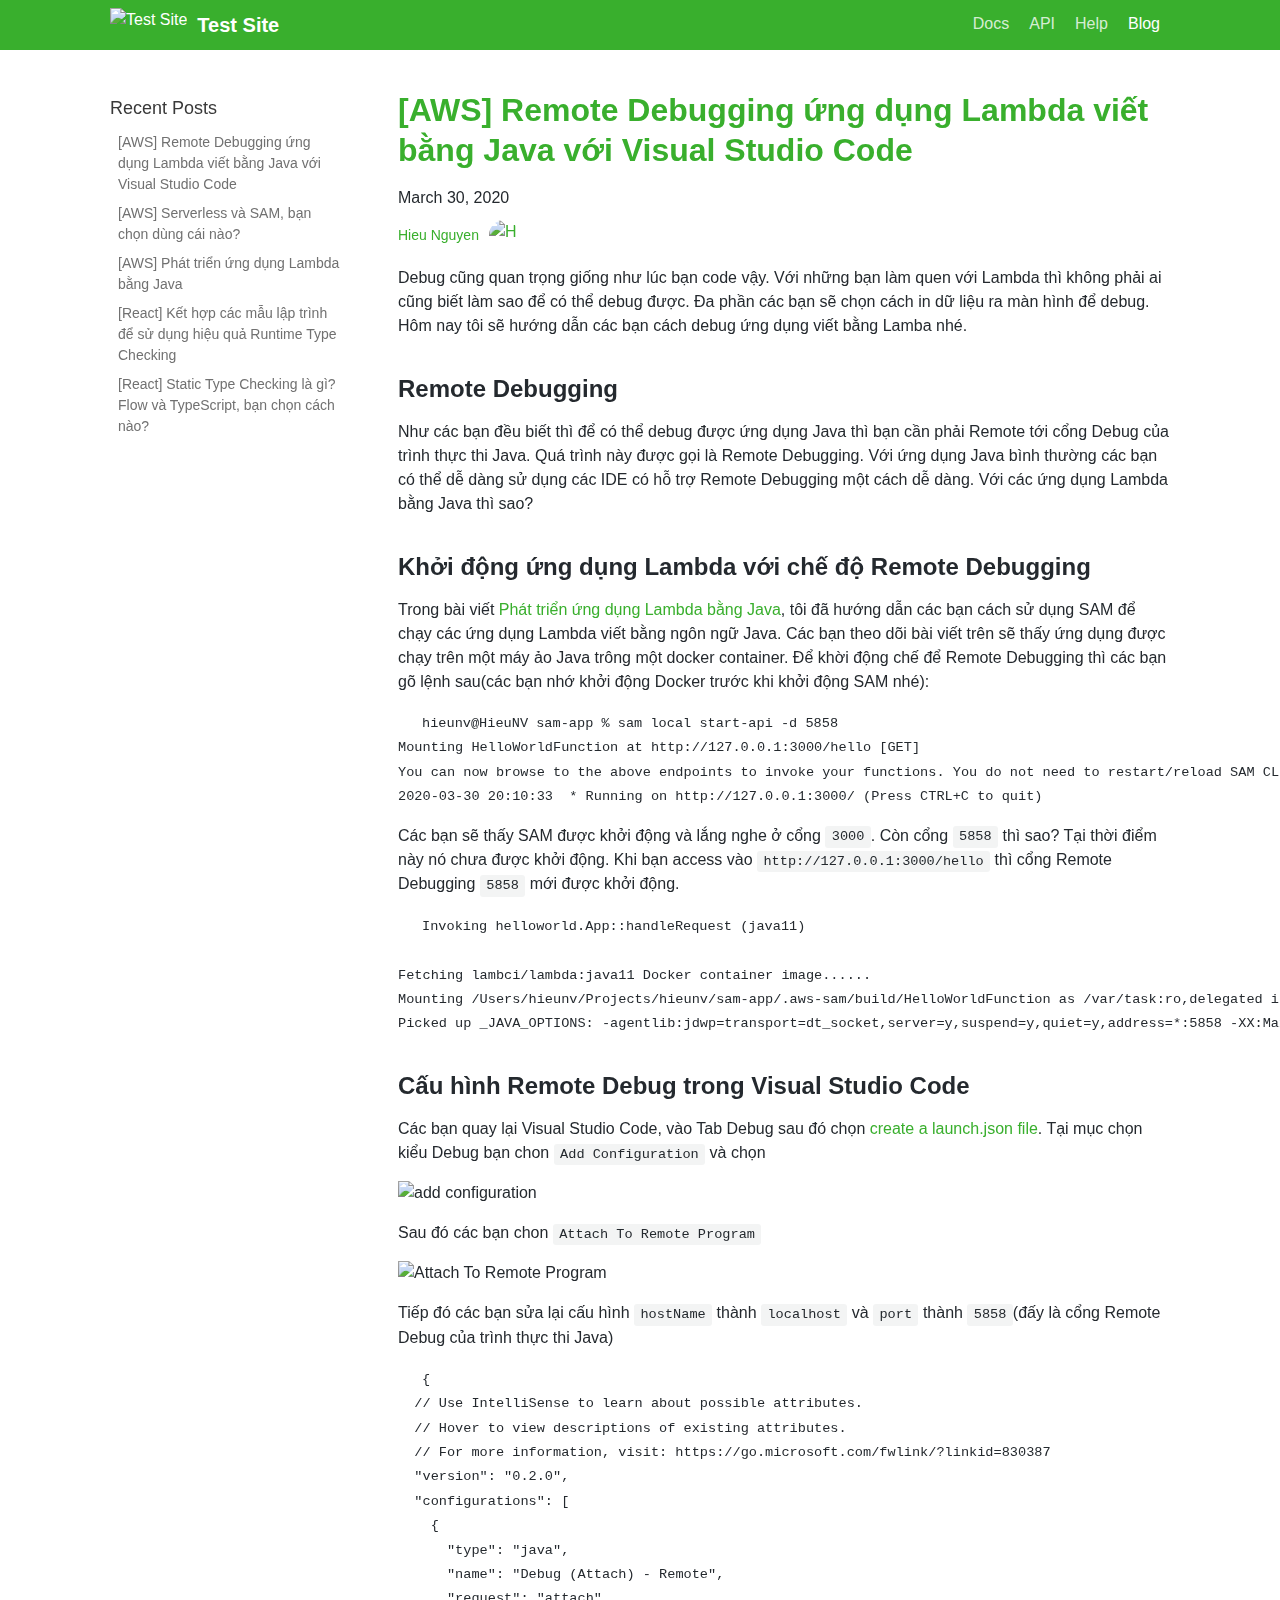
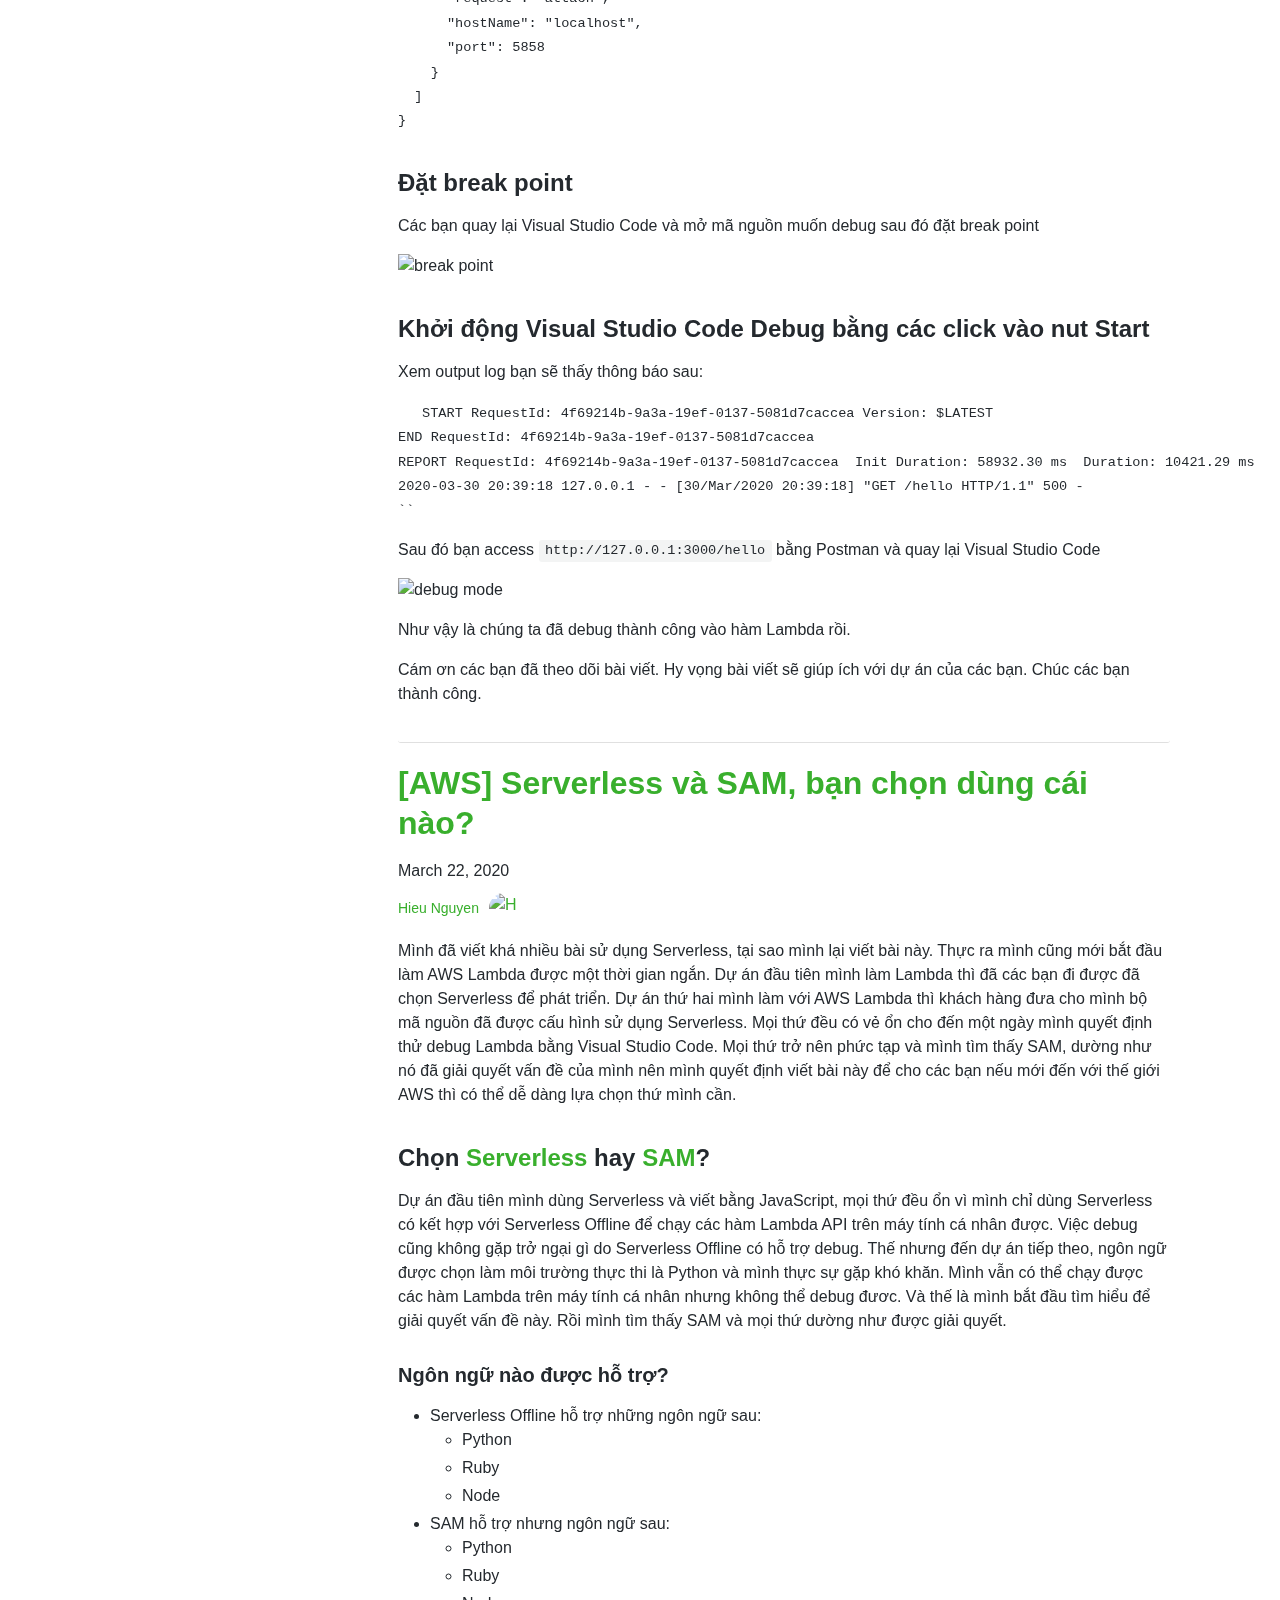
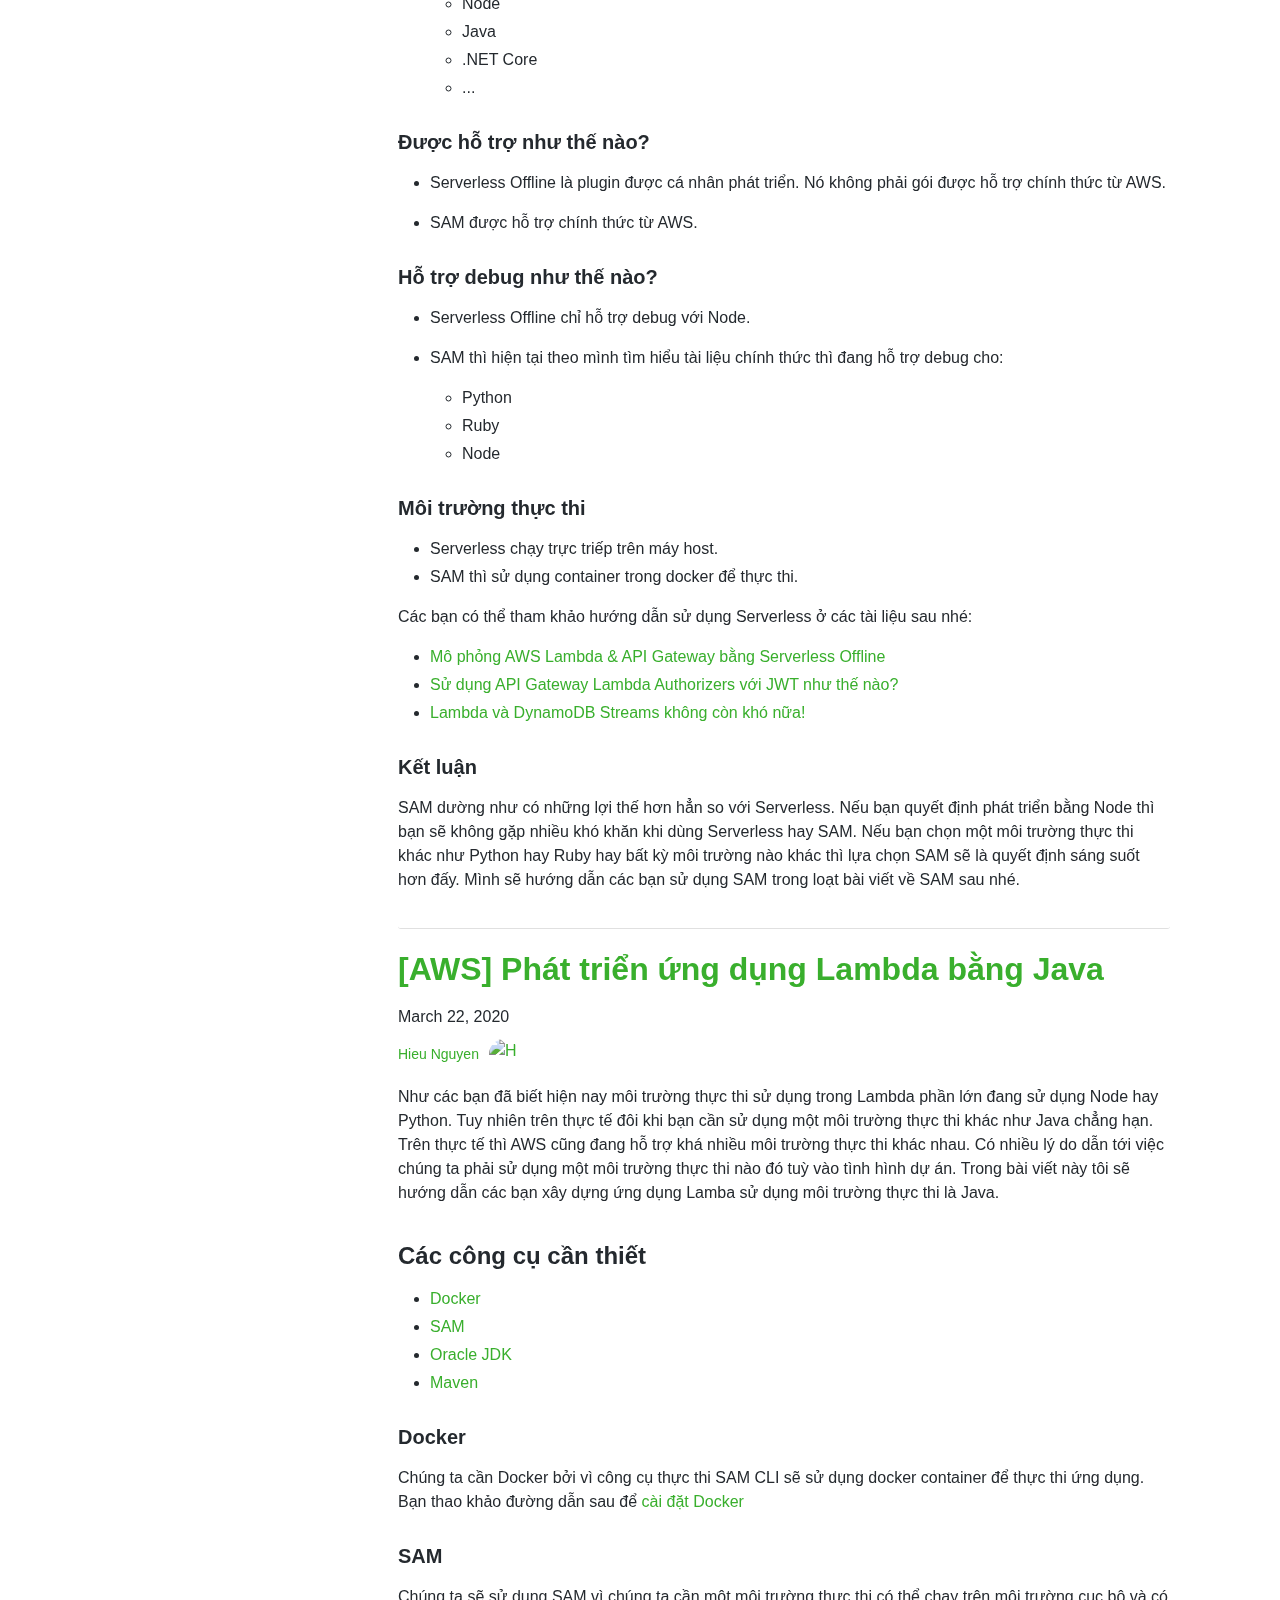
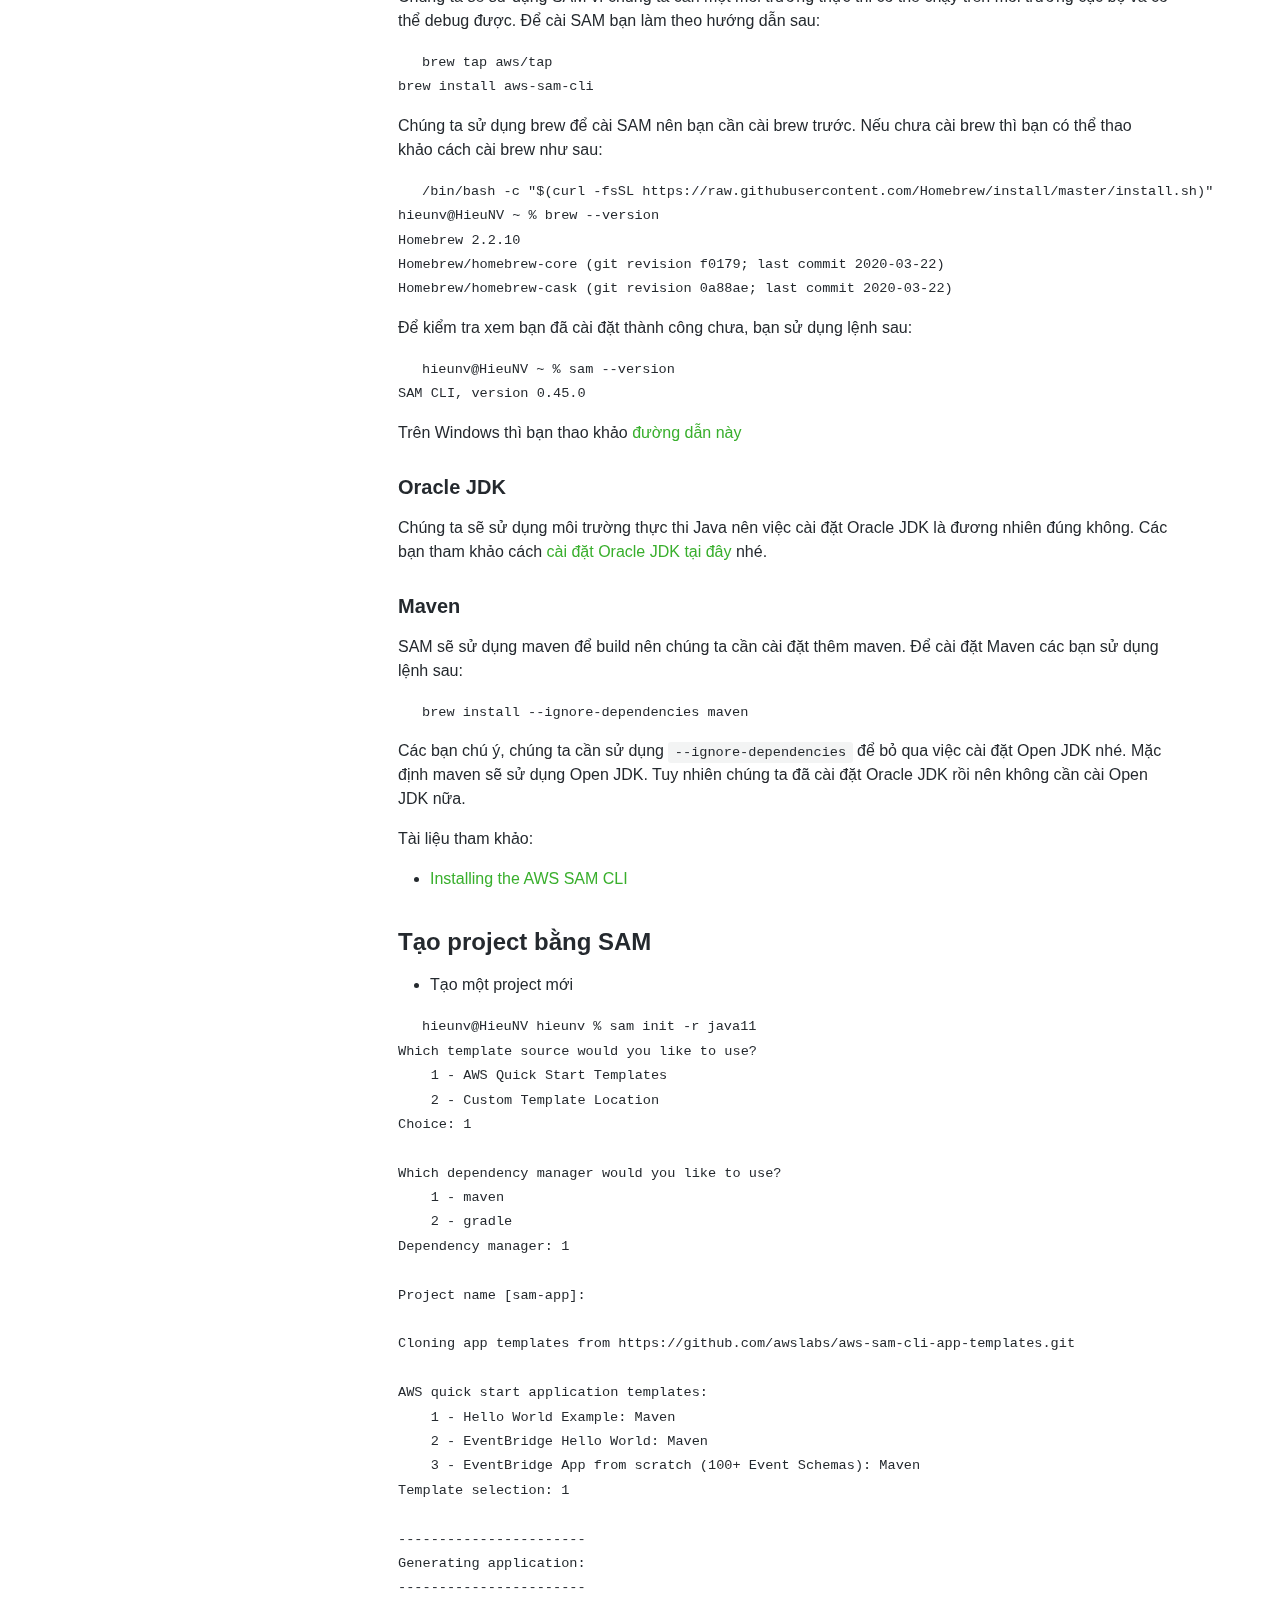
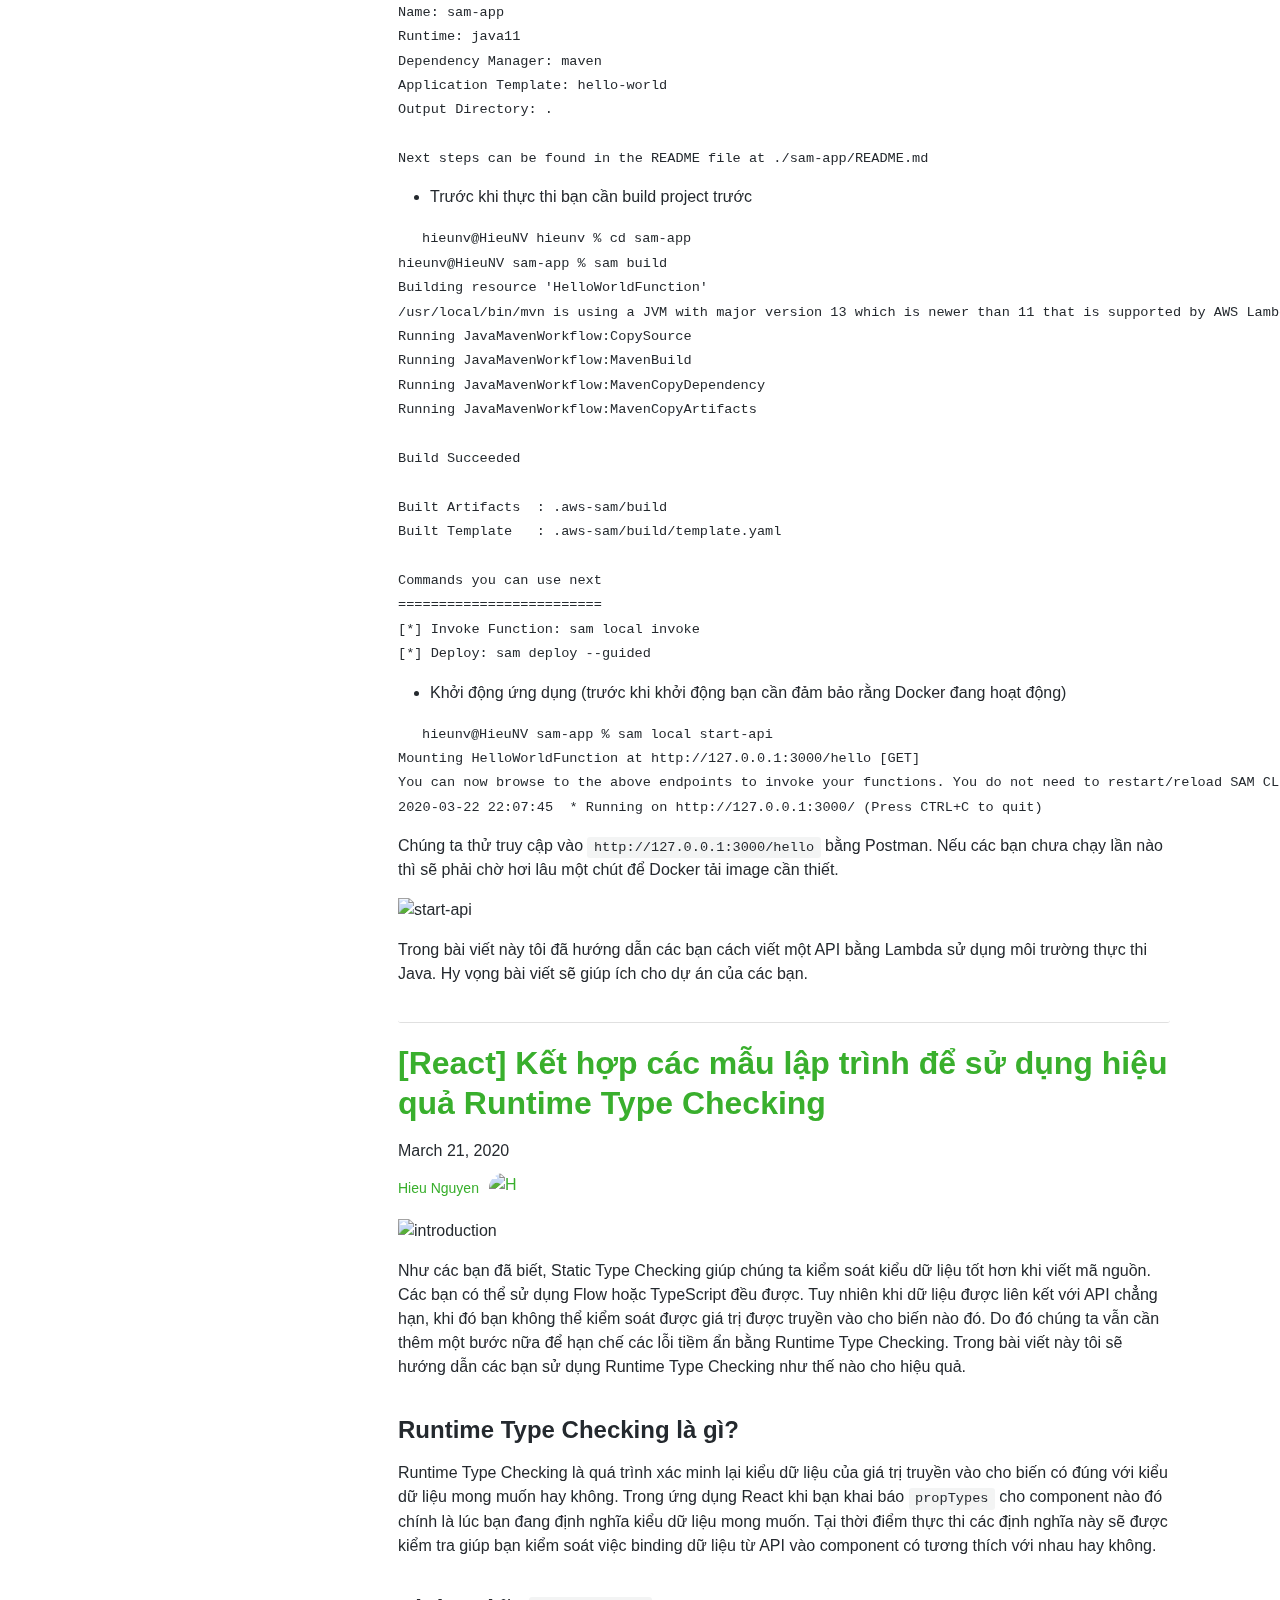
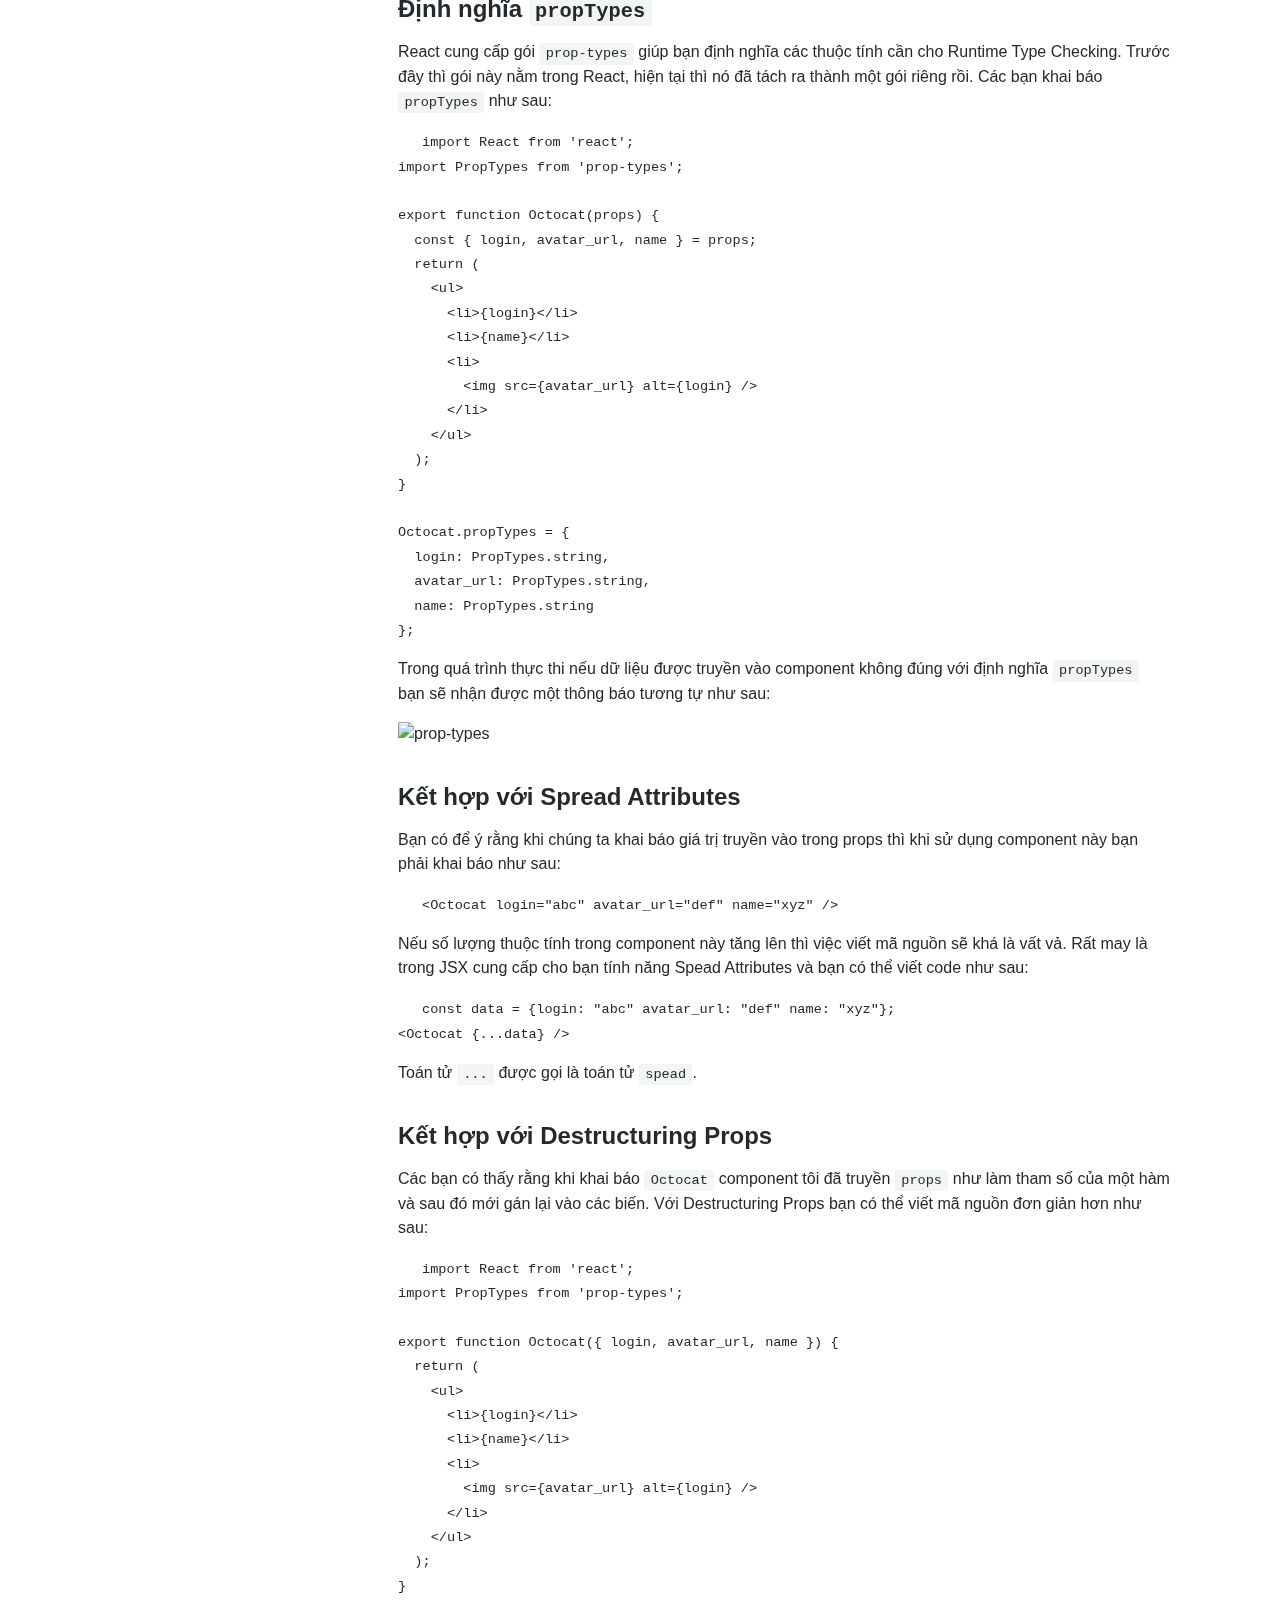
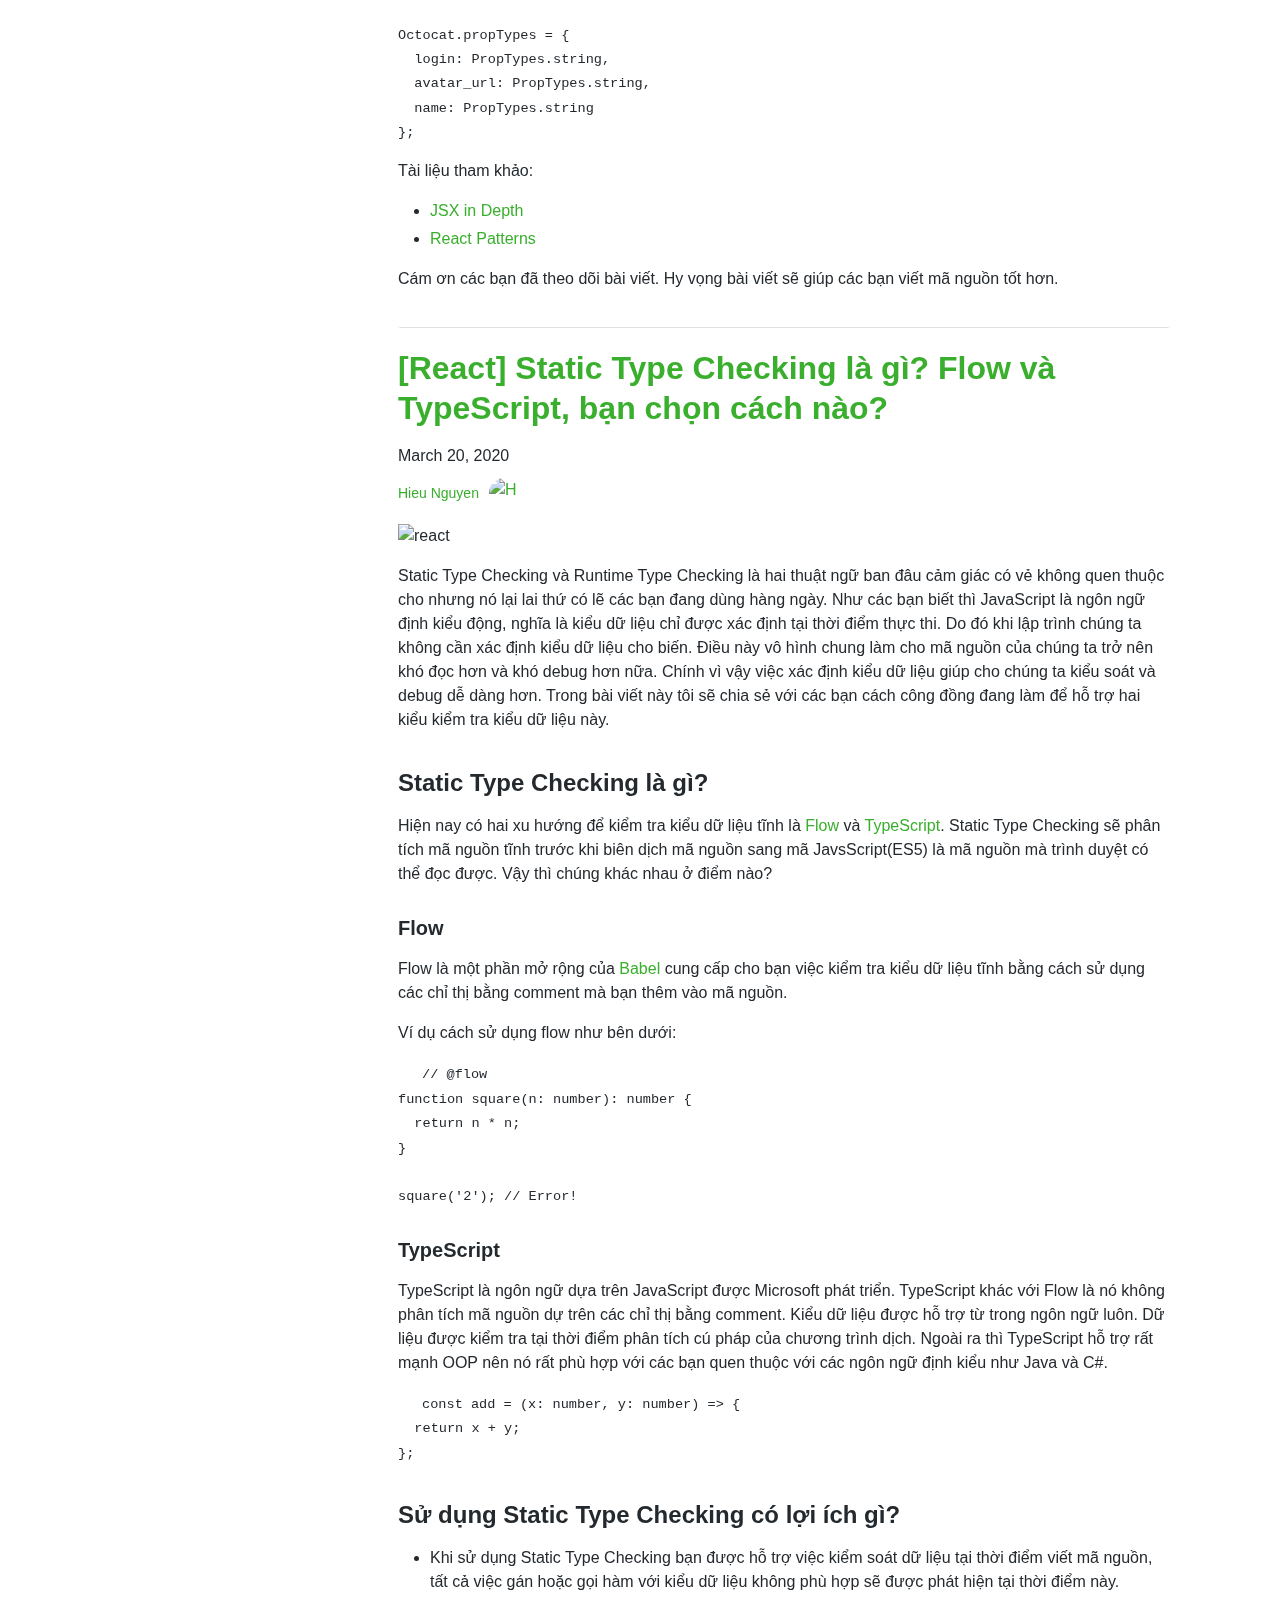
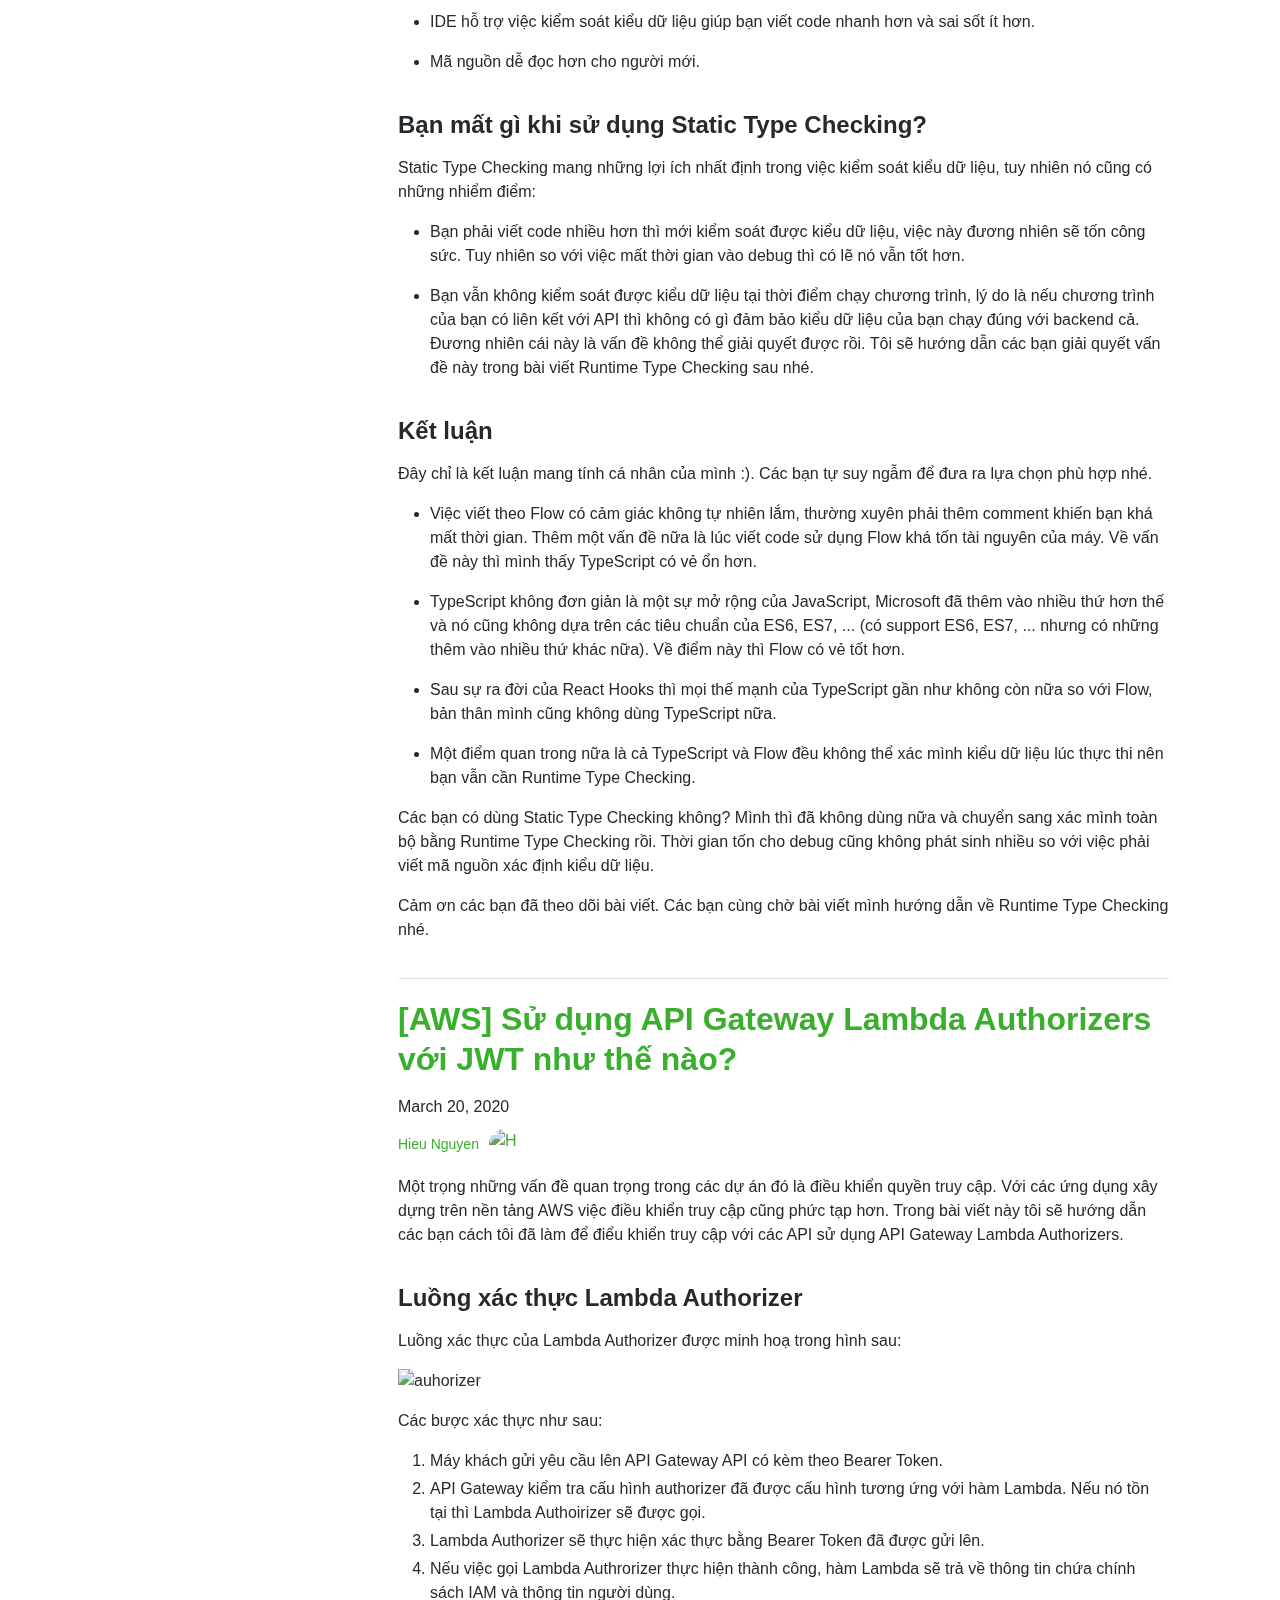
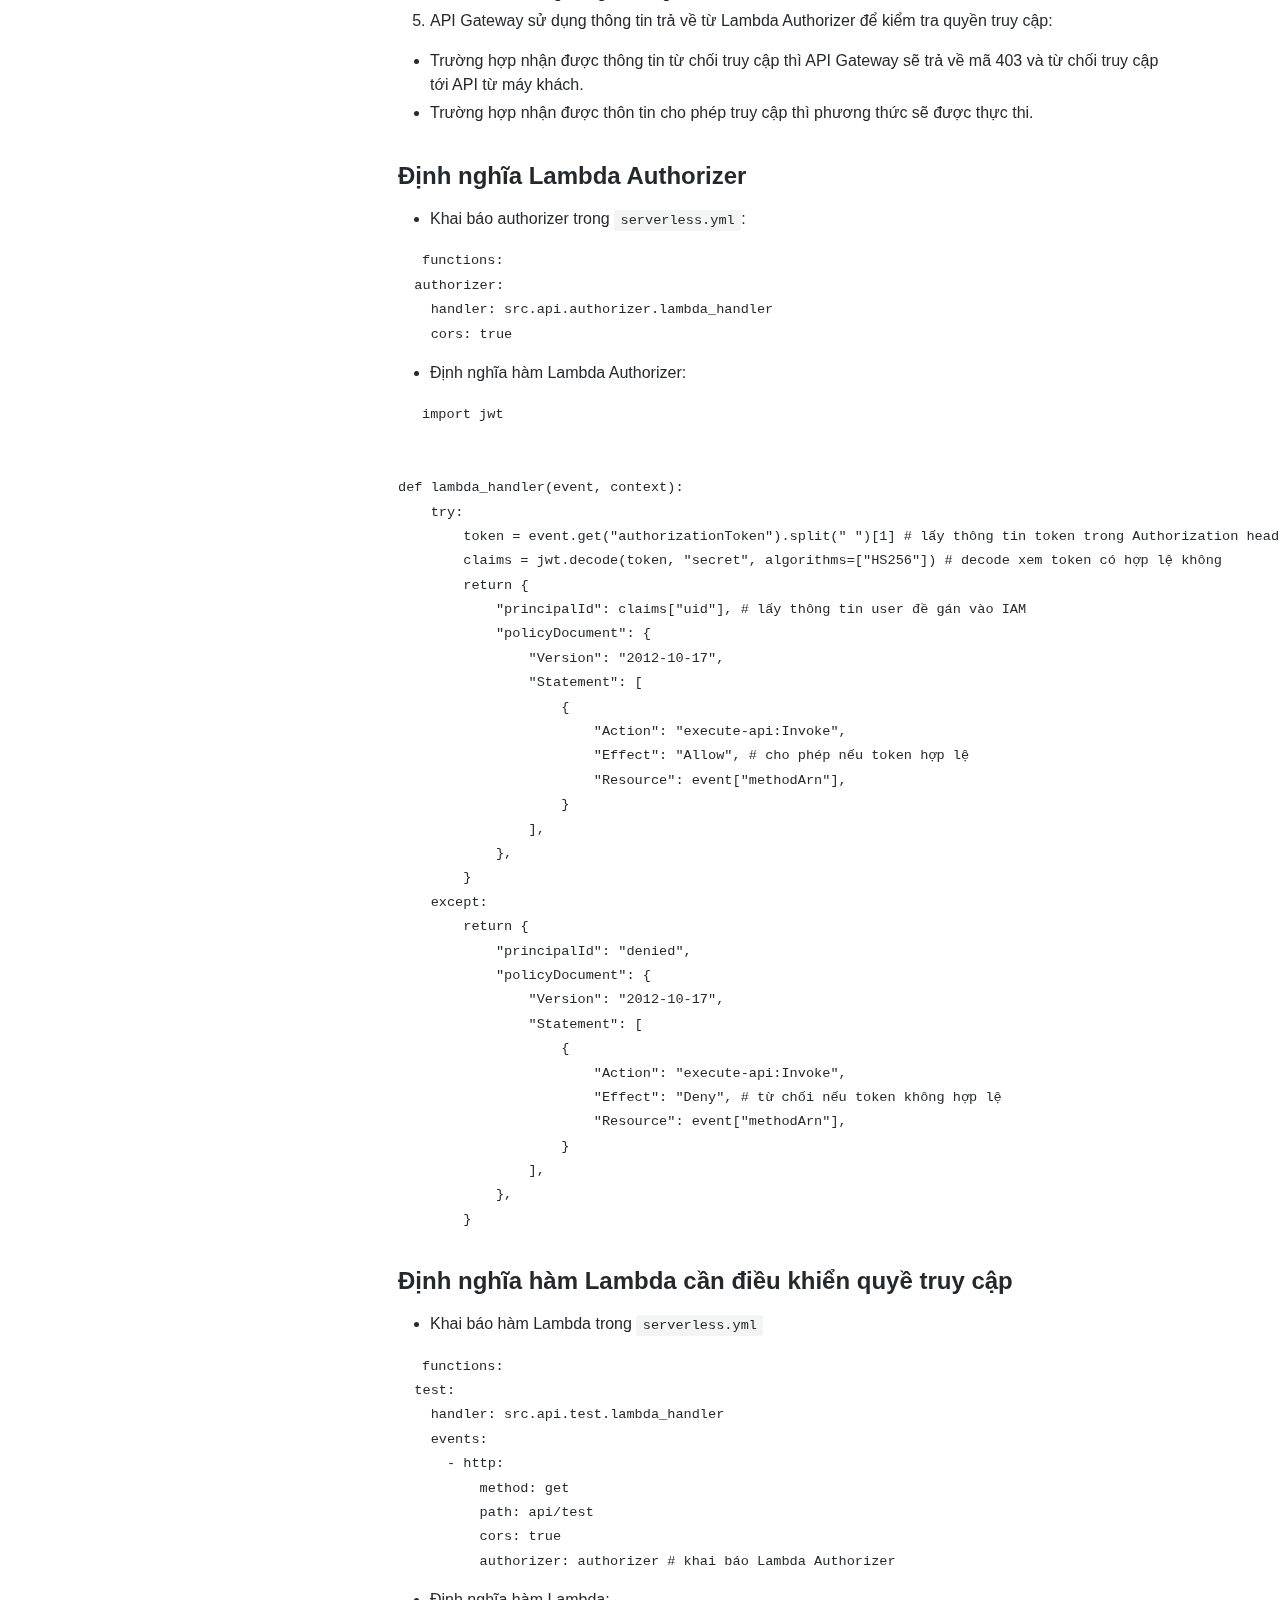
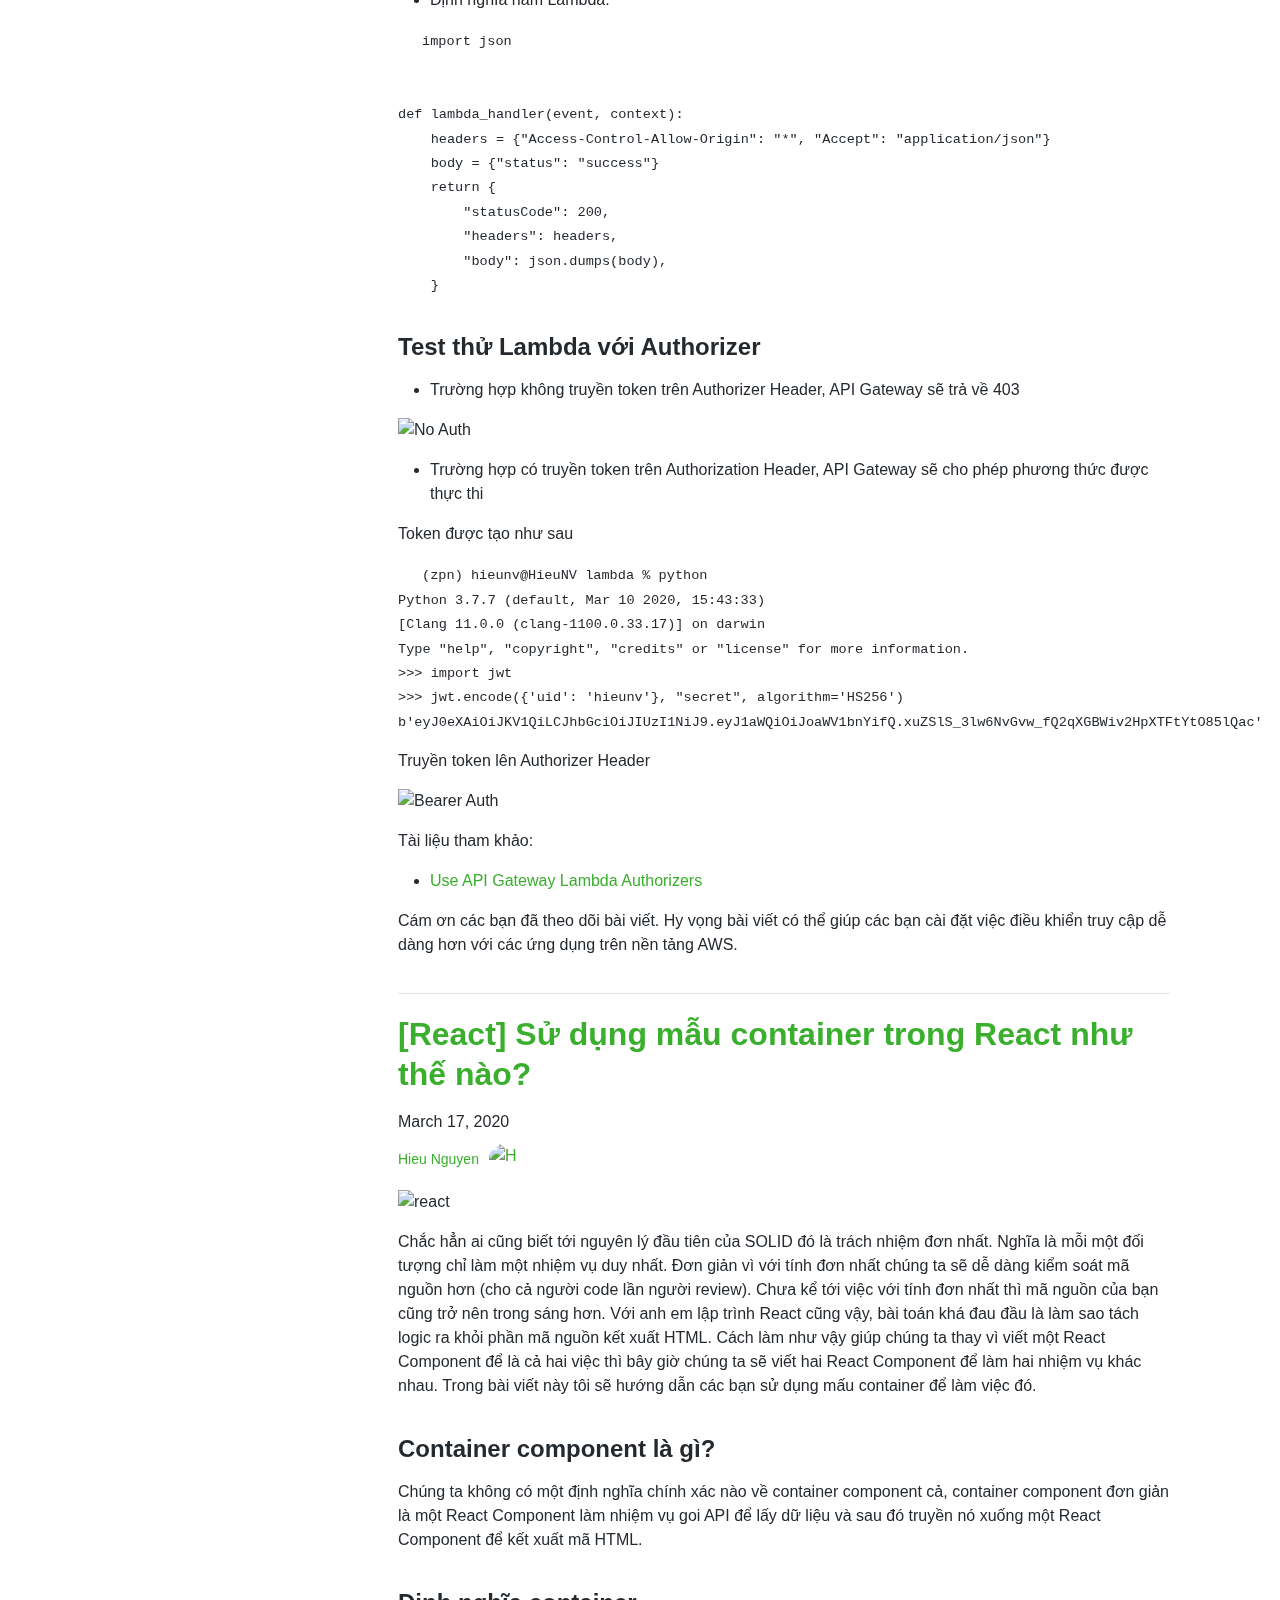
==== blog/index.html @ 0736c453 "update" ====
<!DOCTYPE html><html lang="en"><head><meta charSet="utf-8"/><meta http-equiv="X-UA-Compatible" content="IE=edge"/><title>Blog · Test Site</title><meta name="viewport" content="width=device-width, initial-scale=1.0"/><meta name="generator" content="Docusaurus"/><meta name="description" content="A website for testing"/><meta name="docsearch:language" content="en"/><meta property="og:title" content="Blog · Test Site"/><meta property="og:type" content="website"/><meta property="og:url" content="https://hieu-nv.github.io/"/><meta property="og:description" content="A website for testing"/><meta property="og:image" content="https://hieu-nv.github.io/img/undraw_online.svg"/><meta name="twitter:card" content="summary"/><meta name="twitter:image" content="https://hieu-nv.github.io/img/undraw_tweetstorm.svg"/><link rel="shortcut icon" href="/img/favicon.ico"/><link rel="stylesheet" href="//cdnjs.cloudflare.com/ajax/libs/highlight.js/9.12.0/styles/default.min.css"/><link rel="alternate" type="application/atom+xml" href="https://hieu-nv.github.io/blog/atom.xml" title="Test Site Blog ATOM Feed"/><link rel="alternate" type="application/rss+xml" href="https://hieu-nv.github.io/blog/feed.xml" title="Test Site Blog RSS Feed"/><script type="text/javascript" src="https://buttons.github.io/buttons.js"></script><script src="/js/scrollSpy.js"></script><link rel="stylesheet" href="/css/main.css"/><script src="/js/codetabs.js"></script></head><body class="blog"><div class="fixedHeaderContainer"><div class="headerWrapper wrapper"><header><a href="/"><img class="logo" src="/img/favicon.ico" alt="Test Site"/><h2 class="headerTitleWithLogo">Test Site</h2></a><div class="navigationWrapper navigationSlider"><nav class="slidingNav"><ul class="nav-site nav-site-internal"><li class=""><a href="/docs/doc1" target="_self">Docs</a></li><li class=""><a href="/docs/doc4" target="_self">API</a></li><li class=""><a href="/help" target="_self">Help</a></li><li class="siteNavGroupActive siteNavItemActive"><a href="/blog/" target="_self">Blog</a></li></ul></nav></div></header></div></div><div class="navPusher"><div class="docMainWrapper wrapper"><div class="docsNavContainer" id="docsNav"><nav class="toc"><div class="toggleNav"><section class="navWrapper wrapper"><div class="navBreadcrumb wrapper"><div class="navToggle" id="navToggler"><div class="hamburger-menu"><div class="line1"></div><div class="line2"></div><div class="line3"></div></div></div><h2><i>›</i><span>Recent Posts</span></h2><div class="tocToggler" id="tocToggler"><i class="icon-toc"></i></div></div><div class="navGroups"><div class="navGroup"><h3 class="navGroupCategoryTitle">Recent Posts</h3><ul class=""><li class="navListItem"><a class="navItem" href="/blog/2020/03/30/aws-remote-debugging-ung-dung-lambda-viet-bang-java-voi-visual-studio-code">[AWS] Remote Debugging ứng dụng Lambda viết bằng Java với Visual Studio Code</a></li><li class="navListItem"><a class="navItem" href="/blog/2020/03/22/aws-serverless-va-sam-ban-chon-dung-cai-nao">[AWS] Serverless và SAM, bạn chọn dùng cái nào?</a></li><li class="navListItem"><a class="navItem" href="/blog/2020/03/22/aws-phat-trien-ung-dung-lambda-bang-java">[AWS] Phát triển ứng dụng Lambda bằng Java</a></li><li class="navListItem"><a class="navItem" href="/blog/2020/03/21/react-ket-hop-cac-mau-lap-trinh-de-su-dung-hieu-qua-runtime-type-checking">[React] Kết hợp các mẫu lập trình để sử dụng hiệu quả Runtime Type Checking</a></li><li class="navListItem"><a class="navItem" href="/blog/2020/03/20/react-static-type-checking-la-gi-flow-va-typescript-ban-chon-cach-nao">[React] Static Type Checking là gì? Flow và TypeScript, bạn chọn cách nào?</a></li></ul></div></div></section></div><script>
            var coll = document.getElementsByClassName('collapsible');
            var checkActiveCategory = true;
            for (var i = 0; i < coll.length; i++) {
              var links = coll[i].nextElementSibling.getElementsByTagName('*');
              if (checkActiveCategory){
                for (var j = 0; j < links.length; j++) {
                  if (links[j].classList.contains('navListItemActive')){
                    coll[i].nextElementSibling.classList.toggle('hide');
                    coll[i].childNodes[1].classList.toggle('rotate');
                    checkActiveCategory = false;
                    break;
                  }
                }
              }

              coll[i].addEventListener('click', function() {
                var arrow = this.childNodes[1];
                arrow.classList.toggle('rotate');
                var content = this.nextElementSibling;
                content.classList.toggle('hide');
              });
            }

            document.addEventListener('DOMContentLoaded', function() {
              createToggler('#navToggler', '#docsNav', 'docsSliderActive');
              createToggler('#tocToggler', 'body', 'tocActive');

              var headings = document.querySelector('.toc-headings');
              headings && headings.addEventListener('click', function(event) {
                var el = event.target;
                while(el !== headings){
                  if (el.tagName === 'A') {
                    document.body.classList.remove('tocActive');
                    break;
                  } else{
                    el = el.parentNode;
                  }
                }
              }, false);

              function createToggler(togglerSelector, targetSelector, className) {
                var toggler = document.querySelector(togglerSelector);
                var target = document.querySelector(targetSelector);

                if (!toggler) {
                  return;
                }

                toggler.onclick = function(event) {
                  event.preventDefault();

                  target.classList.toggle(className);
                };
              }
            });
        </script></nav></div><div class="container mainContainer postContainer blogContainer"><div class="wrapper"><div class="posts"><div class="post"><header class="postHeader"><h1 class="postHeaderTitle"><a href="/blog/2020/03/30/aws-remote-debugging-ung-dung-lambda-viet-bang-java-voi-visual-studio-code">[AWS] Remote Debugging ứng dụng Lambda viết bằng Java với Visual Studio Code</a></h1><p class="post-meta">March 30, 2020</p><div class="authorBlock"><p class="post-authorName"><a href="https://twitter.com/hieunv8" target="_blank" rel="noreferrer noopener">Hieu Nguyen</a></p><div class="authorPhoto"><a href="https://twitter.com/hieunv8" target="_blank" rel="noreferrer noopener"><img src="https://graph.facebook.com/100006410080637/picture/?height=200&amp;width=200" alt="Hieu Nguyen"/></a></div></div></header><article class="post-content"><div><span><p>Debug cũng quan trọng giống như lúc bạn code vậy. Với những bạn làm quen với Lambda thì không phải ai cũng biết làm sao để có thể debug được. Đa phần các bạn sẽ chọn cách in dữ liệu ra màn hình để debug. Hôm nay tôi sẽ hướng dẫn các bạn cách debug ứng dụng viết bằng Lamba nhé.</p>
<h2><a class="anchor" aria-hidden="true" id="remote-debugging"></a><a href="#remote-debugging" aria-hidden="true" class="hash-link"><svg class="hash-link-icon" aria-hidden="true" height="16" version="1.1" viewBox="0 0 16 16" width="16"><path fill-rule="evenodd" d="M4 9h1v1H4c-1.5 0-3-1.69-3-3.5S2.55 3 4 3h4c1.45 0 3 1.69 3 3.5 0 1.41-.91 2.72-2 3.25V8.59c.58-.45 1-1.27 1-2.09C10 5.22 8.98 4 8 4H4c-.98 0-2 1.22-2 2.5S3 9 4 9zm9-3h-1v1h1c1 0 2 1.22 2 2.5S13.98 12 13 12H9c-.98 0-2-1.22-2-2.5 0-.83.42-1.64 1-2.09V6.25c-1.09.53-2 1.84-2 3.25C6 11.31 7.55 13 9 13h4c1.45 0 3-1.69 3-3.5S14.5 6 13 6z"></path></svg></a>Remote Debugging</h2>
<p>Như các bạn đều biết thì để có thể debug được ứng dụng Java thì bạn cần phải Remote tới cổng Debug của trình thực thi Java. Quá trình này được gọi là Remote Debugging. Với ứng dụng Java bình thường các bạn có thể dễ dàng sử dụng các IDE có hỗ trợ Remote Debugging một cách dễ dàng. Với các ứng dụng Lambda bằng Java thì sao?</p>
<h2><a class="anchor" aria-hidden="true" id="khởi-động-ứng-dụng-lambda-với-chế-độ-remote-debugging"></a><a href="#khởi-động-ứng-dụng-lambda-với-chế-độ-remote-debugging" aria-hidden="true" class="hash-link"><svg class="hash-link-icon" aria-hidden="true" height="16" version="1.1" viewBox="0 0 16 16" width="16"><path fill-rule="evenodd" d="M4 9h1v1H4c-1.5 0-3-1.69-3-3.5S2.55 3 4 3h4c1.45 0 3 1.69 3 3.5 0 1.41-.91 2.72-2 3.25V8.59c.58-.45 1-1.27 1-2.09C10 5.22 8.98 4 8 4H4c-.98 0-2 1.22-2 2.5S3 9 4 9zm9-3h-1v1h1c1 0 2 1.22 2 2.5S13.98 12 13 12H9c-.98 0-2-1.22-2-2.5 0-.83.42-1.64 1-2.09V6.25c-1.09.53-2 1.84-2 3.25C6 11.31 7.55 13 9 13h4c1.45 0 3-1.69 3-3.5S14.5 6 13 6z"></path></svg></a>Khởi động ứng dụng Lambda với chế độ Remote Debugging</h2>
<p>Trong bài viết <a href="https://magz.techover.io/2020/03/22/aws-phat-trien-ung-dung-lambda-bang-java/">Phát triển ứng dụng Lambda bằng Java</a>, tôi đã hướng dẫn các bạn cách sử dụng SAM để chạy các ứng dụng Lambda viết bằng ngôn ngữ Java. Các bạn theo dõi bài viết trên sẽ thấy ứng dụng được chạy trên một máy ảo Java trông một docker container. Để khời động chế để Remote Debugging thì các bạn gõ lệnh sau(các bạn nhớ khởi động Docker trước khi khởi động SAM nhé):</p>
<pre><code class="hljs css language-bash">hieunv@HieuNV sam-app % sam <span class="hljs-built_in">local</span> start-api -d 5858
Mounting HelloWorldFunction at http://127.0.0.1:3000/hello [GET]
You can now browse to the above endpoints to invoke your <span class="hljs-built_in">functions</span>. You <span class="hljs-keyword">do</span> not need to restart/reload SAM CLI <span class="hljs-keyword">while</span> working on your <span class="hljs-built_in">functions</span>, changes will be reflected instantly/automatically. You only need to restart SAM CLI <span class="hljs-keyword">if</span> you update your AWS SAM template
2020-03-30 20:10:33  * Running on http://127.0.0.1:3000/ (Press CTRL+C to quit)
</code></pre>
<p>Các bạn sẽ thấy SAM được khởi động và lắng nghe ở cổng <code>3000</code>. Còn cổng <code>5858</code> thì sao? Tại thời điểm này nó chưa được khởi động. Khi bạn access vào <code>http://127.0.0.1:3000/hello</code> thì cổng Remote Debugging <code>5858</code> mới được khởi động.</p>
<pre><code class="hljs css language-bash">Invoking helloworld.App::handleRequest (java11)

Fetching lambci/lambda:java11 Docker container image......
Mounting /Users/hieunv/Projects/hieunv/sam-app/.aws-sam/build/HelloWorldFunction as /var/task:ro,delegated inside runtime container
Picked up _JAVA_OPTIONS: -agentlib:jdwp=transport=dt_socket,server=y,<span class="hljs-built_in">suspend</span>=y,quiet=y,address=*:5858 -XX:MaxHeapSize=2834432k -XX:MaxMetaspaceSize=163840k -XX:ReservedCodeCacheSize=81920k -XX:+UseSerialGC -XX:-TieredCompilation -Djava.net.preferIPv4Stack=<span class="hljs-literal">true</span>
</code></pre>
<h2><a class="anchor" aria-hidden="true" id="cấu-hình-remote-debug-trong-visual-studio-code"></a><a href="#cấu-hình-remote-debug-trong-visual-studio-code" aria-hidden="true" class="hash-link"><svg class="hash-link-icon" aria-hidden="true" height="16" version="1.1" viewBox="0 0 16 16" width="16"><path fill-rule="evenodd" d="M4 9h1v1H4c-1.5 0-3-1.69-3-3.5S2.55 3 4 3h4c1.45 0 3 1.69 3 3.5 0 1.41-.91 2.72-2 3.25V8.59c.58-.45 1-1.27 1-2.09C10 5.22 8.98 4 8 4H4c-.98 0-2 1.22-2 2.5S3 9 4 9zm9-3h-1v1h1c1 0 2 1.22 2 2.5S13.98 12 13 12H9c-.98 0-2-1.22-2-2.5 0-.83.42-1.64 1-2.09V6.25c-1.09.53-2 1.84-2 3.25C6 11.31 7.55 13 9 13h4c1.45 0 3-1.69 3-3.5S14.5 6 13 6z"></path></svg></a>Cấu hình Remote Debug trong Visual Studio Code</h2>
<p>Các bạn quay lại Visual Studio Code, vào Tab Debug sau đó chọn <a href="">create a launch.json file</a>. Tại mục chọn kiểu Debug bạn chon <code>Add Configuration</code> và chọn</p>
<p><img src="https://s3-ap-southeast-1.amazonaws.com/techover.storage/wp-content/uploads/2020/03/30202922/Screen-Shot-2020-03-30-at-8.28.42-PM.png" alt="add configuration"></p>
<p>Sau đó các bạn chon <code>Attach To Remote Program</code></p>
<p><img src="https://s3-ap-southeast-1.amazonaws.com/techover.storage/wp-content/uploads/2020/03/30203144/Screen-Shot-2020-03-30-at-8.31.15-PM.png" alt="Attach To Remote Program"></p>
<p>Tiếp đó các bạn sửa lại cấu hình <code>hostName</code> thành <code>localhost</code> và <code>port</code> thành <code>5858</code>(đấy là cổng Remote Debug của trình thực thi Java)</p>
<pre><code class="hljs css language-json">{
  <span class="hljs-comment">// Use IntelliSense to learn about possible attributes.</span>
  <span class="hljs-comment">// Hover to view descriptions of existing attributes.</span>
  <span class="hljs-comment">// For more information, visit: https://go.microsoft.com/fwlink/?linkid=830387</span>
  <span class="hljs-attr">"version"</span>: <span class="hljs-string">"0.2.0"</span>,
  <span class="hljs-attr">"configurations"</span>: [
    {
      <span class="hljs-attr">"type"</span>: <span class="hljs-string">"java"</span>,
      <span class="hljs-attr">"name"</span>: <span class="hljs-string">"Debug (Attach) - Remote"</span>,
      <span class="hljs-attr">"request"</span>: <span class="hljs-string">"attach"</span>,
      <span class="hljs-attr">"hostName"</span>: <span class="hljs-string">"localhost"</span>,
      <span class="hljs-attr">"port"</span>: <span class="hljs-number">5858</span>
    }
  ]
}
</code></pre>
<h2><a class="anchor" aria-hidden="true" id="đặt-break-point"></a><a href="#đặt-break-point" aria-hidden="true" class="hash-link"><svg class="hash-link-icon" aria-hidden="true" height="16" version="1.1" viewBox="0 0 16 16" width="16"><path fill-rule="evenodd" d="M4 9h1v1H4c-1.5 0-3-1.69-3-3.5S2.55 3 4 3h4c1.45 0 3 1.69 3 3.5 0 1.41-.91 2.72-2 3.25V8.59c.58-.45 1-1.27 1-2.09C10 5.22 8.98 4 8 4H4c-.98 0-2 1.22-2 2.5S3 9 4 9zm9-3h-1v1h1c1 0 2 1.22 2 2.5S13.98 12 13 12H9c-.98 0-2-1.22-2-2.5 0-.83.42-1.64 1-2.09V6.25c-1.09.53-2 1.84-2 3.25C6 11.31 7.55 13 9 13h4c1.45 0 3-1.69 3-3.5S14.5 6 13 6z"></path></svg></a>Đặt break point</h2>
<p>Các bạn quay lại Visual Studio Code và mở mã nguồn muốn debug sau đó đặt break point</p>
<p><img src="https://s3-ap-southeast-1.amazonaws.com/techover.storage/wp-content/uploads/2020/03/30203623/Screen-Shot-2020-03-30-at-8.35.58-PM.png" alt="break point"></p>
<h2><a class="anchor" aria-hidden="true" id="khởi-động-visual-studio-code-debug-bằng-các-click-vào-nut-start"></a><a href="#khởi-động-visual-studio-code-debug-bằng-các-click-vào-nut-start" aria-hidden="true" class="hash-link"><svg class="hash-link-icon" aria-hidden="true" height="16" version="1.1" viewBox="0 0 16 16" width="16"><path fill-rule="evenodd" d="M4 9h1v1H4c-1.5 0-3-1.69-3-3.5S2.55 3 4 3h4c1.45 0 3 1.69 3 3.5 0 1.41-.91 2.72-2 3.25V8.59c.58-.45 1-1.27 1-2.09C10 5.22 8.98 4 8 4H4c-.98 0-2 1.22-2 2.5S3 9 4 9zm9-3h-1v1h1c1 0 2 1.22 2 2.5S13.98 12 13 12H9c-.98 0-2-1.22-2-2.5 0-.83.42-1.64 1-2.09V6.25c-1.09.53-2 1.84-2 3.25C6 11.31 7.55 13 9 13h4c1.45 0 3-1.69 3-3.5S14.5 6 13 6z"></path></svg></a>Khởi động Visual Studio Code Debug bằng các click vào nut Start</h2>
<p>Xem output log bạn sẽ thấy thông báo sau:</p>
<pre><code class="hljs">START RequestId: <span class="hljs-number">4f</span>69214b<span class="hljs-number">-9</span>a3a<span class="hljs-number">-19</span>ef<span class="hljs-number">-0137</span><span class="hljs-number">-5081</span>d7caccea Version: $LATEST
END RequestId: <span class="hljs-number">4f</span>69214b<span class="hljs-number">-9</span>a3a<span class="hljs-number">-19</span>ef<span class="hljs-number">-0137</span><span class="hljs-number">-5081</span>d7caccea
REPORT RequestId: <span class="hljs-number">4f</span>69214b<span class="hljs-number">-9</span>a3a<span class="hljs-number">-19</span>ef<span class="hljs-number">-0137</span><span class="hljs-number">-5081</span>d7caccea  Init Duration: <span class="hljs-number">58932.30</span> ms  Duration: <span class="hljs-number">10421.29</span> ms   Billed Duration: <span class="hljs-number">10500</span> ms   Memory Size: <span class="hljs-number">512</span> MB Max Memory Used: <span class="hljs-number">73</span> MB
<span class="hljs-number">2020</span><span class="hljs-number">-03</span><span class="hljs-number">-30</span> <span class="hljs-number">20</span>:<span class="hljs-number">39</span>:<span class="hljs-number">18</span> <span class="hljs-number">127.0</span><span class="hljs-number">.0</span><span class="hljs-number">.1</span> - - [<span class="hljs-number">30</span>/Mar/<span class="hljs-number">2020</span> <span class="hljs-number">20</span>:<span class="hljs-number">39</span>:<span class="hljs-number">18</span>] <span class="hljs-string">"GET /hello HTTP/1.1"</span> <span class="hljs-number">500</span> -
``
</code></pre>
<p>Sau đó bạn access <code>http://127.0.0.1:3000/hello</code> bằng Postman và quay lại Visual Studio Code</p>
<p><img src="https://s3-ap-southeast-1.amazonaws.com/techover.storage/wp-content/uploads/2020/03/30204136/Screen-Shot-2020-03-30-at-8.40.51-PM.png" alt="debug mode"></p>
<p>Như vậy là chúng ta đã debug thành công vào hàm Lambda rồi.</p>
<p>Cám ơn các bạn đã theo dõi bài viết. Hy vọng bài viết sẽ giúp ích với dự án của các bạn. Chúc các bạn thành công.</p>
</span></div></article></div><div class="post"><header class="postHeader"><h1 class="postHeaderTitle"><a href="/blog/2020/03/22/aws-serverless-va-sam-ban-chon-dung-cai-nao">[AWS] Serverless và SAM, bạn chọn dùng cái nào?</a></h1><p class="post-meta">March 22, 2020</p><div class="authorBlock"><p class="post-authorName"><a href="https://twitter.com/hieunv8" target="_blank" rel="noreferrer noopener">Hieu Nguyen</a></p><div class="authorPhoto"><a href="https://twitter.com/hieunv8" target="_blank" rel="noreferrer noopener"><img src="https://graph.facebook.com/100006410080637/picture/?height=200&amp;width=200" alt="Hieu Nguyen"/></a></div></div></header><article class="post-content"><div><span><p>Mình đã viết khá nhiều bài sử dụng Serverless, tại sao mình lại viết bài này. Thực ra mình cũng mới bắt đầu làm AWS Lambda được một thời gian ngắn. Dự án đầu tiên mình làm Lambda thì đã các bạn đi được đã chọn Serverless để phát triển. Dự án thứ hai mình làm với AWS Lambda thì khách hàng đưa cho mình bộ mã nguồn đã được cấu hình sử dụng Serverless. Mọi thứ đều có vẻ ổn cho đến một ngày mình quyết định thử debug Lambda bằng Visual Studio Code. Mọi thứ trở nên phức tạp và mình tìm thấy SAM, dường như nó đã giải quyết vấn đề của mình nên mình quyết định viết bài này để cho các bạn nếu mới đến với thế giới AWS thì có thể dễ dàng lựa chọn thứ mình cần.</p>
<h2><a class="anchor" aria-hidden="true" id="chọn-serverlesshttpsgithubcomdheraultserverless-offline-hay-samhttpsdocsawsamazoncomserverless-application-modelindexhtml"></a><a href="#chọn-serverlesshttpsgithubcomdheraultserverless-offline-hay-samhttpsdocsawsamazoncomserverless-application-modelindexhtml" aria-hidden="true" class="hash-link"><svg class="hash-link-icon" aria-hidden="true" height="16" version="1.1" viewBox="0 0 16 16" width="16"><path fill-rule="evenodd" d="M4 9h1v1H4c-1.5 0-3-1.69-3-3.5S2.55 3 4 3h4c1.45 0 3 1.69 3 3.5 0 1.41-.91 2.72-2 3.25V8.59c.58-.45 1-1.27 1-2.09C10 5.22 8.98 4 8 4H4c-.98 0-2 1.22-2 2.5S3 9 4 9zm9-3h-1v1h1c1 0 2 1.22 2 2.5S13.98 12 13 12H9c-.98 0-2-1.22-2-2.5 0-.83.42-1.64 1-2.09V6.25c-1.09.53-2 1.84-2 3.25C6 11.31 7.55 13 9 13h4c1.45 0 3-1.69 3-3.5S14.5 6 13 6z"></path></svg></a>Chọn <a href="https://github.com/dherault/serverless-offline">Serverless</a> hay <a href="https://docs.aws.amazon.com/serverless-application-model/index.html">SAM</a>?</h2>
<p>Dự án đầu tiên mình dùng Serverless và viết bằng JavaScript, mọi thứ đều ổn vì mình chỉ dùng Serverless có kết hợp với Serverless Offline để chạy các hàm Lambda API trên máy tính cá nhân được. Việc debug cũng không gặp trở ngại gì do Serverless Offline có hỗ trợ debug. Thế nhưng đến dự án tiếp theo, ngôn ngữ được chọn làm môi trường thực thi là Python và mình thực sự gặp khó khăn. Mình vẫn có thể chạy được các hàm Lambda trên máy tính cá nhân nhưng không thể debug đươc. Và thế là mình bắt đầu tìm hiểu để giải quyết vấn đề này. Rồi mình tìm thấy SAM và mọi thứ dường như được giải quyết.</p>
<h3><a class="anchor" aria-hidden="true" id="ngôn-ngữ-nào-được-hỗ-trợ"></a><a href="#ngôn-ngữ-nào-được-hỗ-trợ" aria-hidden="true" class="hash-link"><svg class="hash-link-icon" aria-hidden="true" height="16" version="1.1" viewBox="0 0 16 16" width="16"><path fill-rule="evenodd" d="M4 9h1v1H4c-1.5 0-3-1.69-3-3.5S2.55 3 4 3h4c1.45 0 3 1.69 3 3.5 0 1.41-.91 2.72-2 3.25V8.59c.58-.45 1-1.27 1-2.09C10 5.22 8.98 4 8 4H4c-.98 0-2 1.22-2 2.5S3 9 4 9zm9-3h-1v1h1c1 0 2 1.22 2 2.5S13.98 12 13 12H9c-.98 0-2-1.22-2-2.5 0-.83.42-1.64 1-2.09V6.25c-1.09.53-2 1.84-2 3.25C6 11.31 7.55 13 9 13h4c1.45 0 3-1.69 3-3.5S14.5 6 13 6z"></path></svg></a>Ngôn ngữ nào được hỗ trợ?</h3>
<ul>
<li>Serverless Offline hỗ trợ những ngôn ngữ sau:
<ul>
<li>Python</li>
<li>Ruby</li>
<li>Node</li>
</ul></li>
<li>SAM hỗ trợ nhưng ngôn ngữ sau:
<ul>
<li>Python</li>
<li>Ruby</li>
<li>Node</li>
<li>Java</li>
<li>.NET Core</li>
<li>...</li>
</ul></li>
</ul>
<h3><a class="anchor" aria-hidden="true" id="được-hỗ-trợ-như-thế-nào"></a><a href="#được-hỗ-trợ-như-thế-nào" aria-hidden="true" class="hash-link"><svg class="hash-link-icon" aria-hidden="true" height="16" version="1.1" viewBox="0 0 16 16" width="16"><path fill-rule="evenodd" d="M4 9h1v1H4c-1.5 0-3-1.69-3-3.5S2.55 3 4 3h4c1.45 0 3 1.69 3 3.5 0 1.41-.91 2.72-2 3.25V8.59c.58-.45 1-1.27 1-2.09C10 5.22 8.98 4 8 4H4c-.98 0-2 1.22-2 2.5S3 9 4 9zm9-3h-1v1h1c1 0 2 1.22 2 2.5S13.98 12 13 12H9c-.98 0-2-1.22-2-2.5 0-.83.42-1.64 1-2.09V6.25c-1.09.53-2 1.84-2 3.25C6 11.31 7.55 13 9 13h4c1.45 0 3-1.69 3-3.5S14.5 6 13 6z"></path></svg></a>Được hỗ trợ như thế nào?</h3>
<ul>
<li><p>Serverless Offline là plugin được cá nhân phát triển. Nó không phải gói được hỗ trợ chính thức từ AWS.</p></li>
<li><p>SAM được hỗ trợ chính thức từ AWS.</p></li>
</ul>
<h3><a class="anchor" aria-hidden="true" id="hỗ-trợ-debug-như-thế-nào"></a><a href="#hỗ-trợ-debug-như-thế-nào" aria-hidden="true" class="hash-link"><svg class="hash-link-icon" aria-hidden="true" height="16" version="1.1" viewBox="0 0 16 16" width="16"><path fill-rule="evenodd" d="M4 9h1v1H4c-1.5 0-3-1.69-3-3.5S2.55 3 4 3h4c1.45 0 3 1.69 3 3.5 0 1.41-.91 2.72-2 3.25V8.59c.58-.45 1-1.27 1-2.09C10 5.22 8.98 4 8 4H4c-.98 0-2 1.22-2 2.5S3 9 4 9zm9-3h-1v1h1c1 0 2 1.22 2 2.5S13.98 12 13 12H9c-.98 0-2-1.22-2-2.5 0-.83.42-1.64 1-2.09V6.25c-1.09.53-2 1.84-2 3.25C6 11.31 7.55 13 9 13h4c1.45 0 3-1.69 3-3.5S14.5 6 13 6z"></path></svg></a>Hỗ trợ debug như thế nào?</h3>
<ul>
<li><p>Serverless Offline chỉ hỗ trợ debug với Node.</p></li>
<li><p>SAM thì hiện tại theo mình tìm hiểu tài liệu chính thức thì đang hỗ trợ debug cho:</p>
<ul>
<li>Python</li>
<li>Ruby</li>
<li>Node</li>
</ul></li>
</ul>
<h3><a class="anchor" aria-hidden="true" id="môi-trường-thực-thi"></a><a href="#môi-trường-thực-thi" aria-hidden="true" class="hash-link"><svg class="hash-link-icon" aria-hidden="true" height="16" version="1.1" viewBox="0 0 16 16" width="16"><path fill-rule="evenodd" d="M4 9h1v1H4c-1.5 0-3-1.69-3-3.5S2.55 3 4 3h4c1.45 0 3 1.69 3 3.5 0 1.41-.91 2.72-2 3.25V8.59c.58-.45 1-1.27 1-2.09C10 5.22 8.98 4 8 4H4c-.98 0-2 1.22-2 2.5S3 9 4 9zm9-3h-1v1h1c1 0 2 1.22 2 2.5S13.98 12 13 12H9c-.98 0-2-1.22-2-2.5 0-.83.42-1.64 1-2.09V6.25c-1.09.53-2 1.84-2 3.25C6 11.31 7.55 13 9 13h4c1.45 0 3-1.69 3-3.5S14.5 6 13 6z"></path></svg></a>Môi trường thực thi</h3>
<ul>
<li>Serverless chạy trực triếp trên máy host.</li>
<li>SAM thì sử dụng container trong docker để thực thi.</li>
</ul>
<p>Các bạn có thể tham khảo hướng dẫn sử dụng Serverless ở các tài liệu sau nhé:</p>
<ul>
<li><a href="https://magz.techover.io/2020/03/01/mo-phong-aws-lambda-api-gateway-bang-serverless-offline/">Mô phỏng AWS Lambda &amp; API Gateway bằng Serverless Offline</a></li>
<li><a href="https://magz.techover.io/2020/03/20/aws-su-dung-api-gateway-lambda-authorizers-voi-jwt-nhu-the-nao/">Sử dụng API Gateway Lambda Authorizers với JWT như thế nào?</a></li>
<li><a href="https://magz.techover.io/2020/03/15/aws-lambda-va-dynamodb-streams-khong-con-kho-nua/">Lambda và DynamoDB Streams không còn khó nữa!</a></li>
</ul>
<h3><a class="anchor" aria-hidden="true" id="kết-luận"></a><a href="#kết-luận" aria-hidden="true" class="hash-link"><svg class="hash-link-icon" aria-hidden="true" height="16" version="1.1" viewBox="0 0 16 16" width="16"><path fill-rule="evenodd" d="M4 9h1v1H4c-1.5 0-3-1.69-3-3.5S2.55 3 4 3h4c1.45 0 3 1.69 3 3.5 0 1.41-.91 2.72-2 3.25V8.59c.58-.45 1-1.27 1-2.09C10 5.22 8.98 4 8 4H4c-.98 0-2 1.22-2 2.5S3 9 4 9zm9-3h-1v1h1c1 0 2 1.22 2 2.5S13.98 12 13 12H9c-.98 0-2-1.22-2-2.5 0-.83.42-1.64 1-2.09V6.25c-1.09.53-2 1.84-2 3.25C6 11.31 7.55 13 9 13h4c1.45 0 3-1.69 3-3.5S14.5 6 13 6z"></path></svg></a>Kết luận</h3>
<p>SAM dường như có những lợi thế hơn hẳn so với Serverless. Nếu bạn quyết định phát triển bằng Node thì bạn sẽ không gặp nhiều khó khăn khi dùng Serverless hay SAM. Nếu bạn chọn một môi trường thực thi khác như Python hay Ruby hay bất kỳ môi trường nào khác thì lựa chọn SAM sẽ là quyết định sáng suốt hơn đấy. Mình sẽ hướng dẫn các bạn sử dụng SAM trong loạt bài viết về SAM sau nhé.</p>
</span></div></article></div><div class="post"><header class="postHeader"><h1 class="postHeaderTitle"><a href="/blog/2020/03/22/aws-phat-trien-ung-dung-lambda-bang-java">[AWS] Phát triển ứng dụng Lambda bằng Java</a></h1><p class="post-meta">March 22, 2020</p><div class="authorBlock"><p class="post-authorName"><a href="https://twitter.com/hieunv8" target="_blank" rel="noreferrer noopener">Hieu Nguyen</a></p><div class="authorPhoto"><a href="https://twitter.com/hieunv8" target="_blank" rel="noreferrer noopener"><img src="https://graph.facebook.com/100006410080637/picture/?height=200&amp;width=200" alt="Hieu Nguyen"/></a></div></div></header><article class="post-content"><div><span><p>Như các bạn đã biết hiện nay môi trường thực thi sử dụng trong Lambda phần lớn đang sử dụng Node hay Python. Tuy nhiên trên thực tế đôi khi bạn cần sử dụng một môi trường thực thi khác như Java chẳng hạn. Trên thực tế thì AWS cũng đang hỗ trợ khá nhiều môi trường thực thi khác nhau. Có nhiều lý do dẫn tới việc chúng ta phải sử dụng một môi trường thực thi nào đó tuỳ vào tình hình dự án. Trong bài viết này tôi sẽ hướng dẫn các bạn xây dựng ứng dụng Lamba sử dụng môi trường thực thi là Java.</p>
<h2><a class="anchor" aria-hidden="true" id="các-công-cụ-cần-thiết"></a><a href="#các-công-cụ-cần-thiết" aria-hidden="true" class="hash-link"><svg class="hash-link-icon" aria-hidden="true" height="16" version="1.1" viewBox="0 0 16 16" width="16"><path fill-rule="evenodd" d="M4 9h1v1H4c-1.5 0-3-1.69-3-3.5S2.55 3 4 3h4c1.45 0 3 1.69 3 3.5 0 1.41-.91 2.72-2 3.25V8.59c.58-.45 1-1.27 1-2.09C10 5.22 8.98 4 8 4H4c-.98 0-2 1.22-2 2.5S3 9 4 9zm9-3h-1v1h1c1 0 2 1.22 2 2.5S13.98 12 13 12H9c-.98 0-2-1.22-2-2.5 0-.83.42-1.64 1-2.09V6.25c-1.09.53-2 1.84-2 3.25C6 11.31 7.55 13 9 13h4c1.45 0 3-1.69 3-3.5S14.5 6 13 6z"></path></svg></a>Các công cụ cần thiết</h2>
<ul>
<li><a href="https://www.docker.com/">Docker</a></li>
<li><a href="https://docs.aws.amazon.com/serverless-application-model/latest/developerguide/what-is-sam.html">SAM</a></li>
<li><a href="https://www.oracle.com/java/technologies/javase-downloads.html">Oracle JDK</a></li>
<li><a href="https://maven.apache.org/">Maven</a></li>
</ul>
<h3><a class="anchor" aria-hidden="true" id="docker"></a><a href="#docker" aria-hidden="true" class="hash-link"><svg class="hash-link-icon" aria-hidden="true" height="16" version="1.1" viewBox="0 0 16 16" width="16"><path fill-rule="evenodd" d="M4 9h1v1H4c-1.5 0-3-1.69-3-3.5S2.55 3 4 3h4c1.45 0 3 1.69 3 3.5 0 1.41-.91 2.72-2 3.25V8.59c.58-.45 1-1.27 1-2.09C10 5.22 8.98 4 8 4H4c-.98 0-2 1.22-2 2.5S3 9 4 9zm9-3h-1v1h1c1 0 2 1.22 2 2.5S13.98 12 13 12H9c-.98 0-2-1.22-2-2.5 0-.83.42-1.64 1-2.09V6.25c-1.09.53-2 1.84-2 3.25C6 11.31 7.55 13 9 13h4c1.45 0 3-1.69 3-3.5S14.5 6 13 6z"></path></svg></a>Docker</h3>
<p>Chúng ta cần Docker bởi vì công cụ thực thi SAM CLI sẽ sử dụng docker container để thực thi ứng dụng. Bạn thao khảo đường dẫn sau để <a href="https://docs.docker.com/docker-for-mac/install/">cài đặt Docker</a></p>
<h3><a class="anchor" aria-hidden="true" id="sam"></a><a href="#sam" aria-hidden="true" class="hash-link"><svg class="hash-link-icon" aria-hidden="true" height="16" version="1.1" viewBox="0 0 16 16" width="16"><path fill-rule="evenodd" d="M4 9h1v1H4c-1.5 0-3-1.69-3-3.5S2.55 3 4 3h4c1.45 0 3 1.69 3 3.5 0 1.41-.91 2.72-2 3.25V8.59c.58-.45 1-1.27 1-2.09C10 5.22 8.98 4 8 4H4c-.98 0-2 1.22-2 2.5S3 9 4 9zm9-3h-1v1h1c1 0 2 1.22 2 2.5S13.98 12 13 12H9c-.98 0-2-1.22-2-2.5 0-.83.42-1.64 1-2.09V6.25c-1.09.53-2 1.84-2 3.25C6 11.31 7.55 13 9 13h4c1.45 0 3-1.69 3-3.5S14.5 6 13 6z"></path></svg></a>SAM</h3>
<p>Chúng ta sẽ sử dụng SAM vì chúng ta cần một môi trường thực thi có thể chạy trên môi trường cục bộ và có thể debug được. Để cài SAM bạn làm theo hướng dẫn sau:</p>
<pre><code class="hljs css language-bash">brew tap aws/tap
brew install aws-sam-cli
</code></pre>
<p>Chúng ta sử dụng brew để cài SAM nên bạn cần cài brew trước. Nếu chưa cài brew thì bạn có thể thao khảo cách cài brew như sau:</p>
<pre><code class="hljs css language-bash">/bin/bash -c <span class="hljs-string">"<span class="hljs-variable">$(curl -fsSL https://raw.githubusercontent.com/Homebrew/install/master/install.sh)</span>"</span>
hieunv@HieuNV ~ % brew --version
Homebrew 2.2.10
Homebrew/homebrew-core (git revision f0179; last commit 2020-03-22)
Homebrew/homebrew-cask (git revision 0a88ae; last commit 2020-03-22)
</code></pre>
<p>Để kiểm tra xem bạn đã cài đặt thành công chưa, bạn sử dụng lệnh sau:</p>
<pre><code class="hljs css language-bash">hieunv@HieuNV ~ % sam --version
SAM CLI, version 0.45.0
</code></pre>
<p>Trên Windows thì bạn thao khảo <a href="https://docs.aws.amazon.com/serverless-application-model/latest/developerguide/serverless-sam-cli-install-windows.html">đường dẫn này</a></p>
<h3><a class="anchor" aria-hidden="true" id="oracle-jdk"></a><a href="#oracle-jdk" aria-hidden="true" class="hash-link"><svg class="hash-link-icon" aria-hidden="true" height="16" version="1.1" viewBox="0 0 16 16" width="16"><path fill-rule="evenodd" d="M4 9h1v1H4c-1.5 0-3-1.69-3-3.5S2.55 3 4 3h4c1.45 0 3 1.69 3 3.5 0 1.41-.91 2.72-2 3.25V8.59c.58-.45 1-1.27 1-2.09C10 5.22 8.98 4 8 4H4c-.98 0-2 1.22-2 2.5S3 9 4 9zm9-3h-1v1h1c1 0 2 1.22 2 2.5S13.98 12 13 12H9c-.98 0-2-1.22-2-2.5 0-.83.42-1.64 1-2.09V6.25c-1.09.53-2 1.84-2 3.25C6 11.31 7.55 13 9 13h4c1.45 0 3-1.69 3-3.5S14.5 6 13 6z"></path></svg></a>Oracle JDK</h3>
<p>Chúng ta sẽ sử dụng môi trường thực thi Java nên việc cài đặt Oracle JDK là đương nhiên đúng không. Các bạn tham khảo cách <a href="">cài đặt Oracle JDK tại đây</a> nhé.</p>
<h3><a class="anchor" aria-hidden="true" id="maven"></a><a href="#maven" aria-hidden="true" class="hash-link"><svg class="hash-link-icon" aria-hidden="true" height="16" version="1.1" viewBox="0 0 16 16" width="16"><path fill-rule="evenodd" d="M4 9h1v1H4c-1.5 0-3-1.69-3-3.5S2.55 3 4 3h4c1.45 0 3 1.69 3 3.5 0 1.41-.91 2.72-2 3.25V8.59c.58-.45 1-1.27 1-2.09C10 5.22 8.98 4 8 4H4c-.98 0-2 1.22-2 2.5S3 9 4 9zm9-3h-1v1h1c1 0 2 1.22 2 2.5S13.98 12 13 12H9c-.98 0-2-1.22-2-2.5 0-.83.42-1.64 1-2.09V6.25c-1.09.53-2 1.84-2 3.25C6 11.31 7.55 13 9 13h4c1.45 0 3-1.69 3-3.5S14.5 6 13 6z"></path></svg></a>Maven</h3>
<p>SAM sẽ sử dụng maven để build nên chúng ta cần cài đặt thêm maven. Để cài đặt Maven các bạn sử dụng lệnh sau:</p>
<pre><code class="hljs css language-bash">brew install --ignore-dependencies maven
</code></pre>
<p>Các bạn chú ý, chúng ta cần sử dụng <code>--ignore-dependencies</code> để bỏ qua việc cài đặt Open JDK nhé. Mặc định maven sẽ sử dụng Open JDK. Tuy nhiên chúng ta đã cài đặt Oracle JDK rồi nên không cần cài Open JDK nữa.</p>
<p>Tài liệu tham khảo:</p>
<ul>
<li><a href="https://docs.aws.amazon.com/serverless-application-model/latest/developerguide/serverless-sam-cli-install.html">Installing the AWS SAM CLI</a></li>
</ul>
<h2><a class="anchor" aria-hidden="true" id="tạo-project-bằng-sam"></a><a href="#tạo-project-bằng-sam" aria-hidden="true" class="hash-link"><svg class="hash-link-icon" aria-hidden="true" height="16" version="1.1" viewBox="0 0 16 16" width="16"><path fill-rule="evenodd" d="M4 9h1v1H4c-1.5 0-3-1.69-3-3.5S2.55 3 4 3h4c1.45 0 3 1.69 3 3.5 0 1.41-.91 2.72-2 3.25V8.59c.58-.45 1-1.27 1-2.09C10 5.22 8.98 4 8 4H4c-.98 0-2 1.22-2 2.5S3 9 4 9zm9-3h-1v1h1c1 0 2 1.22 2 2.5S13.98 12 13 12H9c-.98 0-2-1.22-2-2.5 0-.83.42-1.64 1-2.09V6.25c-1.09.53-2 1.84-2 3.25C6 11.31 7.55 13 9 13h4c1.45 0 3-1.69 3-3.5S14.5 6 13 6z"></path></svg></a>Tạo project bằng SAM</h2>
<ul>
<li>Tạo một project mới</li>
</ul>
<pre><code class="hljs">hieunv@HieuNV hieunv % sam init -r java11
Which template source would you like to <span class="hljs-keyword">use</span>?
    <span class="hljs-number">1</span> - AWS <span class="hljs-keyword">Quick</span> <span class="hljs-keyword">Start</span> Templates
    <span class="hljs-number">2</span> - Custom <span class="hljs-keyword">Template</span> Location
Choice: <span class="hljs-number">1</span>

Which dependency manager would you <span class="hljs-keyword">like</span> <span class="hljs-keyword">to</span> <span class="hljs-keyword">use</span>?
    <span class="hljs-number">1</span> - maven
    <span class="hljs-number">2</span> - gradle
Dependency manager: <span class="hljs-number">1</span>

<span class="hljs-keyword">Project</span> <span class="hljs-keyword">name</span> [sam-app]:

Cloning app templates <span class="hljs-keyword">from</span> https://github.com/awslabs/aws-sam-cli-app-templates.git

AWS <span class="hljs-keyword">quick</span> <span class="hljs-keyword">start</span> application templates:
    <span class="hljs-number">1</span> - Hello World Example: Maven
    <span class="hljs-number">2</span> - EventBridge Hello World: Maven
    <span class="hljs-number">3</span> - EventBridge App <span class="hljs-keyword">from</span> scratch (<span class="hljs-number">100</span>+ <span class="hljs-keyword">Event</span> Schemas): Maven
<span class="hljs-keyword">Template</span> selection: <span class="hljs-number">1</span>

<span class="hljs-comment">-----------------------</span>
Generating application:
<span class="hljs-comment">-----------------------</span>
<span class="hljs-keyword">Name</span>: sam-app
Runtime: java11
Dependency Manager: maven
Application <span class="hljs-keyword">Template</span>: hello-world
<span class="hljs-keyword">Output</span> <span class="hljs-keyword">Directory</span>: .

<span class="hljs-keyword">Next</span> steps can be <span class="hljs-keyword">found</span> <span class="hljs-keyword">in</span> the README <span class="hljs-keyword">file</span> <span class="hljs-keyword">at</span> ./sam-app/README.md
</code></pre>
<ul>
<li>Trước khi thực thi bạn cần build project trước</li>
</ul>
<pre><code class="hljs css language-bash">hieunv@HieuNV hieunv % <span class="hljs-built_in">cd</span> sam-app
hieunv@HieuNV sam-app % sam build
Building resource <span class="hljs-string">'HelloWorldFunction'</span>
/usr/<span class="hljs-built_in">local</span>/bin/mvn is using a JVM with major version 13 <span class="hljs-built_in">which</span> is newer than 11 that is supported by AWS Lambda. The compiled <span class="hljs-keyword">function</span> code may not run <span class="hljs-keyword">in</span> AWS Lambda unless the project has been configured to be compatible with Java 11 using <span class="hljs-string">'maven.compiler.target'</span> <span class="hljs-keyword">in</span> Maven.
Running JavaMavenWorkflow:CopySource
Running JavaMavenWorkflow:MavenBuild
Running JavaMavenWorkflow:MavenCopyDependency
Running JavaMavenWorkflow:MavenCopyArtifacts

Build Succeeded

Built Artifacts  : .aws-sam/build
Built Template   : .aws-sam/build/template.yaml

Commands you can use next
=========================
[*] Invoke Function: sam <span class="hljs-built_in">local</span> invoke
[*] Deploy: sam deploy --guided
</code></pre>
<ul>
<li>Khởi động ứng dụng (trước khi khởi động bạn cần đảm bảo rằng Docker đang hoạt động)</li>
</ul>
<pre><code class="hljs">hieunv@HieuNV sam-app % sam <span class="hljs-keyword">local</span> <span class="hljs-keyword">start</span>-api
Mounting HelloWorldFunction at http://<span class="hljs-number">127.0</span><span class="hljs-number">.0</span><span class="hljs-number">.1</span>:<span class="hljs-number">3000</span>/hello [<span class="hljs-keyword">GET</span>]
You can now browse <span class="hljs-keyword">to</span> the above endpoints <span class="hljs-keyword">to</span> invoke your <span class="hljs-keyword">functions</span>. You <span class="hljs-keyword">do</span> <span class="hljs-keyword">not</span> need <span class="hljs-keyword">to</span> <span class="hljs-keyword">restart</span>/reload SAM CLI <span class="hljs-keyword">while</span> working <span class="hljs-keyword">on</span> your <span class="hljs-keyword">functions</span>, changes will be reflected instantly/automatically. You <span class="hljs-keyword">only</span> need <span class="hljs-keyword">to</span> <span class="hljs-keyword">restart</span> SAM CLI <span class="hljs-keyword">if</span> you <span class="hljs-keyword">update</span> your AWS SAM <span class="hljs-keyword">template</span>
<span class="hljs-number">2020</span><span class="hljs-number">-03</span><span class="hljs-number">-22</span> <span class="hljs-number">22</span>:<span class="hljs-number">07</span>:<span class="hljs-number">45</span>  * Running <span class="hljs-keyword">on</span> http://<span class="hljs-number">127.0</span><span class="hljs-number">.0</span><span class="hljs-number">.1</span>:<span class="hljs-number">3000</span>/ (Press CTRL+C <span class="hljs-keyword">to</span> quit)
</code></pre>
<p>Chúng ta thử truy cập vào <code>http://127.0.0.1:3000/hello</code> bằng Postman. Nếu các bạn chưa chạy lần nào thì sẽ phải chờ hơi lâu một chút để Docker tải image cần thiết.</p>
<p><img src="https://s3-ap-southeast-1.amazonaws.com/techover.storage/wp-content/uploads/2020/03/22221132/Screen-Shot-2020-03-22-at-10.10.41-PM.png" alt="start-api"></p>
<p>Trong bài viết này tôi đã hướng dẫn các bạn cách viết một API bằng Lambda sử dụng môi trường thực thi Java. Hy vọng bài viết sẽ giúp ích cho dự án của các bạn.</p>
</span></div></article></div><div class="post"><header class="postHeader"><h1 class="postHeaderTitle"><a href="/blog/2020/03/21/react-ket-hop-cac-mau-lap-trinh-de-su-dung-hieu-qua-runtime-type-checking">[React] Kết hợp các mẫu lập trình để sử dụng hiệu quả Runtime Type Checking</a></h1><p class="post-meta">March 21, 2020</p><div class="authorBlock"><p class="post-authorName"><a href="https://twitter.com/hieunv8" target="_blank" rel="noreferrer noopener">Hieu Nguyen</a></p><div class="authorPhoto"><a href="https://twitter.com/hieunv8" target="_blank" rel="noreferrer noopener"><img src="https://graph.facebook.com/100006410080637/picture/?height=200&amp;width=200" alt="Hieu Nguyen"/></a></div></div></header><article class="post-content"><div><span><p><img src="https://s3-ap-southeast-1.amazonaws.com/techover.storage/wp-content/uploads/2020/03/21154244/photo-1484154218962-a197022b5858.jpeg" alt="introduction"></p>
<p>Như các bạn đã biết, Static Type Checking giúp chúng ta kiểm soát kiểu dữ liệu tốt hơn khi viết mã nguồn. Các bạn có thể sử dụng Flow hoặc TypeScript đều được. Tuy nhiên khi dữ liệu được liên kết với API chẳng hạn, khi đó bạn không thể kiểm soát được giá trị được truyền vào cho biến nào đó. Do đó chúng ta vẫn cần thêm một bước nữa để hạn chế các lỗi tiềm ẩn bằng Runtime Type Checking. Trong bài viết này tôi sẽ hướng dẫn các bạn sử dụng Runtime Type Checking như thế nào cho hiệu quả.</p>
<h2><a class="anchor" aria-hidden="true" id="runtime-type-checking-là-gì"></a><a href="#runtime-type-checking-là-gì" aria-hidden="true" class="hash-link"><svg class="hash-link-icon" aria-hidden="true" height="16" version="1.1" viewBox="0 0 16 16" width="16"><path fill-rule="evenodd" d="M4 9h1v1H4c-1.5 0-3-1.69-3-3.5S2.55 3 4 3h4c1.45 0 3 1.69 3 3.5 0 1.41-.91 2.72-2 3.25V8.59c.58-.45 1-1.27 1-2.09C10 5.22 8.98 4 8 4H4c-.98 0-2 1.22-2 2.5S3 9 4 9zm9-3h-1v1h1c1 0 2 1.22 2 2.5S13.98 12 13 12H9c-.98 0-2-1.22-2-2.5 0-.83.42-1.64 1-2.09V6.25c-1.09.53-2 1.84-2 3.25C6 11.31 7.55 13 9 13h4c1.45 0 3-1.69 3-3.5S14.5 6 13 6z"></path></svg></a>Runtime Type Checking là gì?</h2>
<p>Runtime Type Checking là quá trình xác minh lại kiểu dữ liệu của giá trị truyền vào cho biến có đúng với kiểu dữ liệu mong muốn hay không. Trong ứng dụng React khi bạn khai báo <code>propTypes</code> cho component nào đó chính là lúc bạn đang định nghĩa kiểu dữ liệu mong muốn. Tại thời điểm thực thi các định nghĩa này sẽ được kiểm tra giúp bạn kiểm soát việc binding dữ liệu từ API vào component có tương thích với nhau hay không.</p>
<h2><a class="anchor" aria-hidden="true" id="định-nghĩa-proptypes"></a><a href="#định-nghĩa-proptypes" aria-hidden="true" class="hash-link"><svg class="hash-link-icon" aria-hidden="true" height="16" version="1.1" viewBox="0 0 16 16" width="16"><path fill-rule="evenodd" d="M4 9h1v1H4c-1.5 0-3-1.69-3-3.5S2.55 3 4 3h4c1.45 0 3 1.69 3 3.5 0 1.41-.91 2.72-2 3.25V8.59c.58-.45 1-1.27 1-2.09C10 5.22 8.98 4 8 4H4c-.98 0-2 1.22-2 2.5S3 9 4 9zm9-3h-1v1h1c1 0 2 1.22 2 2.5S13.98 12 13 12H9c-.98 0-2-1.22-2-2.5 0-.83.42-1.64 1-2.09V6.25c-1.09.53-2 1.84-2 3.25C6 11.31 7.55 13 9 13h4c1.45 0 3-1.69 3-3.5S14.5 6 13 6z"></path></svg></a>Định nghĩa <code>propTypes</code></h2>
<p>React cung cấp gói <code>prop-types</code> giúp bạn định nghĩa các thuộc tính cần cho Runtime Type Checking. Trước đây thì gói này nằm trong React, hiện tại thì nó đã tách ra thành một gói riêng rồi. Các bạn khai báo <code>propTypes</code> như sau:</p>
<pre><code class="hljs css language-js"><span class="hljs-keyword">import</span> React <span class="hljs-keyword">from</span> <span class="hljs-string">'react'</span>;
<span class="hljs-keyword">import</span> PropTypes <span class="hljs-keyword">from</span> <span class="hljs-string">'prop-types'</span>;

<span class="hljs-keyword">export</span> <span class="hljs-function"><span class="hljs-keyword">function</span> <span class="hljs-title">Octocat</span>(<span class="hljs-params">props</span>) </span>{
  <span class="hljs-keyword">const</span> { login, avatar_url, name } = props;
  <span class="hljs-keyword">return</span> (
    <span class="xml"><span class="hljs-tag">&lt;<span class="hljs-name">ul</span>&gt;</span>
      <span class="hljs-tag">&lt;<span class="hljs-name">li</span>&gt;</span>{login}<span class="hljs-tag">&lt;/<span class="hljs-name">li</span>&gt;</span>
      <span class="hljs-tag">&lt;<span class="hljs-name">li</span>&gt;</span>{name}<span class="hljs-tag">&lt;/<span class="hljs-name">li</span>&gt;</span>
      <span class="hljs-tag">&lt;<span class="hljs-name">li</span>&gt;</span>
        <span class="hljs-tag">&lt;<span class="hljs-name">img</span> <span class="hljs-attr">src</span>=<span class="hljs-string">{avatar_url}</span> <span class="hljs-attr">alt</span>=<span class="hljs-string">{login}</span> /&gt;</span>
      <span class="hljs-tag">&lt;/<span class="hljs-name">li</span>&gt;</span>
    <span class="hljs-tag">&lt;/<span class="hljs-name">ul</span>&gt;</span></span>
  );
}

Octocat.propTypes = {
  <span class="hljs-attr">login</span>: PropTypes.string,
  <span class="hljs-attr">avatar_url</span>: PropTypes.string,
  <span class="hljs-attr">name</span>: PropTypes.string
};
</code></pre>
<p>Trong quá trình thực thi nếu dữ liệu được truyền vào component không đúng với định nghĩa <code>propTypes</code> bạn sẽ nhận được một thông báo tương tự như sau:</p>
<p><img src="https://s3-ap-southeast-1.amazonaws.com/techover.storage/wp-content/uploads/2020/03/21153050/Screen-Shot-2020-03-21-at-3.30.17-PM.png" alt="prop-types"></p>
<h2><a class="anchor" aria-hidden="true" id="kết-hợp-với-spread-attributes"></a><a href="#kết-hợp-với-spread-attributes" aria-hidden="true" class="hash-link"><svg class="hash-link-icon" aria-hidden="true" height="16" version="1.1" viewBox="0 0 16 16" width="16"><path fill-rule="evenodd" d="M4 9h1v1H4c-1.5 0-3-1.69-3-3.5S2.55 3 4 3h4c1.45 0 3 1.69 3 3.5 0 1.41-.91 2.72-2 3.25V8.59c.58-.45 1-1.27 1-2.09C10 5.22 8.98 4 8 4H4c-.98 0-2 1.22-2 2.5S3 9 4 9zm9-3h-1v1h1c1 0 2 1.22 2 2.5S13.98 12 13 12H9c-.98 0-2-1.22-2-2.5 0-.83.42-1.64 1-2.09V6.25c-1.09.53-2 1.84-2 3.25C6 11.31 7.55 13 9 13h4c1.45 0 3-1.69 3-3.5S14.5 6 13 6z"></path></svg></a>Kết hợp với Spread Attributes</h2>
<p>Bạn có để ý rằng khi chúng ta khai báo giá trị truyền vào trong props thì khi sử dụng component này bạn phải khai báo như sau:</p>
<pre><code class="hljs css language-js">&lt;Octocat login=<span class="hljs-string">"abc"</span> avatar_url=<span class="hljs-string">"def"</span> name=<span class="hljs-string">"xyz"</span> /&gt;
</code></pre>
<p>Nếu số lượng thuộc tính trong component này tăng lên thì việc viết mã nguồn sẽ khá là vất vả. Rất may là trong JSX cung cấp cho bạn tính năng Spead Attributes và bạn có thể viết code như sau:</p>
<pre><code class="hljs css language-js"><span class="hljs-keyword">const</span> data = {<span class="hljs-attr">login</span>: <span class="hljs-string">"abc"</span> avatar_url: <span class="hljs-string">"def"</span> name: <span class="hljs-string">"xyz"</span>};
<span class="xml"><span class="hljs-tag">&lt;<span class="hljs-name">Octocat</span> {<span class="hljs-attr">...data</span>} /&gt;</span></span>
</code></pre>
<p>Toán tử <code>...</code> được gọi là toán tử <code>spead</code>.</p>
<h2><a class="anchor" aria-hidden="true" id="kết-hợp-với-destructuring-props"></a><a href="#kết-hợp-với-destructuring-props" aria-hidden="true" class="hash-link"><svg class="hash-link-icon" aria-hidden="true" height="16" version="1.1" viewBox="0 0 16 16" width="16"><path fill-rule="evenodd" d="M4 9h1v1H4c-1.5 0-3-1.69-3-3.5S2.55 3 4 3h4c1.45 0 3 1.69 3 3.5 0 1.41-.91 2.72-2 3.25V8.59c.58-.45 1-1.27 1-2.09C10 5.22 8.98 4 8 4H4c-.98 0-2 1.22-2 2.5S3 9 4 9zm9-3h-1v1h1c1 0 2 1.22 2 2.5S13.98 12 13 12H9c-.98 0-2-1.22-2-2.5 0-.83.42-1.64 1-2.09V6.25c-1.09.53-2 1.84-2 3.25C6 11.31 7.55 13 9 13h4c1.45 0 3-1.69 3-3.5S14.5 6 13 6z"></path></svg></a>Kết hợp với Destructuring Props</h2>
<p>Các bạn có thấy rằng khi khai báo <code>Octocat</code> component tôi đã truyền <code>props</code> như làm tham số của một hàm và sau đó mới gán lại vào các biến. Với Destructuring Props bạn có thể viết mã nguồn đơn giản hơn như sau:</p>
<pre><code class="hljs css language-js"><span class="hljs-keyword">import</span> React <span class="hljs-keyword">from</span> <span class="hljs-string">'react'</span>;
<span class="hljs-keyword">import</span> PropTypes <span class="hljs-keyword">from</span> <span class="hljs-string">'prop-types'</span>;

<span class="hljs-keyword">export</span> <span class="hljs-function"><span class="hljs-keyword">function</span> <span class="hljs-title">Octocat</span>(<span class="hljs-params">{ login, avatar_url, name }</span>) </span>{
  <span class="hljs-keyword">return</span> (
    <span class="xml"><span class="hljs-tag">&lt;<span class="hljs-name">ul</span>&gt;</span>
      <span class="hljs-tag">&lt;<span class="hljs-name">li</span>&gt;</span>{login}<span class="hljs-tag">&lt;/<span class="hljs-name">li</span>&gt;</span>
      <span class="hljs-tag">&lt;<span class="hljs-name">li</span>&gt;</span>{name}<span class="hljs-tag">&lt;/<span class="hljs-name">li</span>&gt;</span>
      <span class="hljs-tag">&lt;<span class="hljs-name">li</span>&gt;</span>
        <span class="hljs-tag">&lt;<span class="hljs-name">img</span> <span class="hljs-attr">src</span>=<span class="hljs-string">{avatar_url}</span> <span class="hljs-attr">alt</span>=<span class="hljs-string">{login}</span> /&gt;</span>
      <span class="hljs-tag">&lt;/<span class="hljs-name">li</span>&gt;</span>
    <span class="hljs-tag">&lt;/<span class="hljs-name">ul</span>&gt;</span></span>
  );
}

Octocat.propTypes = {
  <span class="hljs-attr">login</span>: PropTypes.string,
  <span class="hljs-attr">avatar_url</span>: PropTypes.string,
  <span class="hljs-attr">name</span>: PropTypes.string
};
</code></pre>
<p>Tài liệu tham khảo:</p>
<ul>
<li><a href="https://reactjs.org/docs/jsx-in-depth.html">JSX in Depth</a></li>
<li><a href="https://reactpatterns.com/">React Patterns</a></li>
</ul>
<p>Cám ơn các bạn đã theo dõi bài viết. Hy vọng bài viết sẽ giúp các bạn viết mã nguồn tốt hơn.</p>
</span></div></article></div><div class="post"><header class="postHeader"><h1 class="postHeaderTitle"><a href="/blog/2020/03/20/react-static-type-checking-la-gi-flow-va-typescript-ban-chon-cach-nao">[React] Static Type Checking là gì? Flow và TypeScript, bạn chọn cách nào?</a></h1><p class="post-meta">March 20, 2020</p><div class="authorBlock"><p class="post-authorName"><a href="https://twitter.com/hieunv8" target="_blank" rel="noreferrer noopener">Hieu Nguyen</a></p><div class="authorPhoto"><a href="https://twitter.com/hieunv8" target="_blank" rel="noreferrer noopener"><img src="https://graph.facebook.com/100006410080637/picture/?height=200&amp;width=200" alt="Hieu Nguyen"/></a></div></div></header><article class="post-content"><div><span><p><img src="https://images.unsplash.com/photo-1581276879432-15e50529f34b" alt="react"></p>
<p>Static Type Checking và Runtime Type Checking là hai thuật ngữ ban đâu cảm giác có vẻ không quen thuộc cho nhưng nó lại lai thứ có lẽ các bạn đang dùng hàng ngày. Như các bạn biết thì JavaScript là ngôn ngữ định kiểu động, nghĩa là kiểu dữ liệu chỉ được xác định tại thời điểm thực thi. Do đó khi lập trình chúng ta không cần xác định kiểu dữ liệu cho biến. Điều này vô hình chung làm cho mã nguồn của chúng ta trở nên khó đọc hơn và khó debug hơn nữa. Chính vì vậy việc xác định kiểu dữ liệu giúp cho chúng ta kiểu soát và debug dễ dàng hơn. Trong bài viết này tôi sẽ chia sẻ với các bạn cách công đồng đang làm để hỗ trợ hai kiểu kiểm tra kiểu dữ liệu này.</p>
<h2><a class="anchor" aria-hidden="true" id="static-type-checking-là-gì"></a><a href="#static-type-checking-là-gì" aria-hidden="true" class="hash-link"><svg class="hash-link-icon" aria-hidden="true" height="16" version="1.1" viewBox="0 0 16 16" width="16"><path fill-rule="evenodd" d="M4 9h1v1H4c-1.5 0-3-1.69-3-3.5S2.55 3 4 3h4c1.45 0 3 1.69 3 3.5 0 1.41-.91 2.72-2 3.25V8.59c.58-.45 1-1.27 1-2.09C10 5.22 8.98 4 8 4H4c-.98 0-2 1.22-2 2.5S3 9 4 9zm9-3h-1v1h1c1 0 2 1.22 2 2.5S13.98 12 13 12H9c-.98 0-2-1.22-2-2.5 0-.83.42-1.64 1-2.09V6.25c-1.09.53-2 1.84-2 3.25C6 11.31 7.55 13 9 13h4c1.45 0 3-1.69 3-3.5S14.5 6 13 6z"></path></svg></a>Static Type Checking là gì?</h2>
<p>Hiện nay có hai xu hướng để kiểm tra kiểu dữ liệu tĩnh là <a href="https://flow.org/">Flow</a> và <a href="https://www.typescriptlang.org/">TypeScript</a>. Static Type Checking sẽ phân tích mã nguồn tĩnh trước khi biên dịch mã nguồn sang mã JavsScript(ES5) là mã nguồn mà trình duyệt có thể đọc được. Vậy thì chúng khác nhau ở điểm nào?</p>
<h3><a class="anchor" aria-hidden="true" id="flow"></a><a href="#flow" aria-hidden="true" class="hash-link"><svg class="hash-link-icon" aria-hidden="true" height="16" version="1.1" viewBox="0 0 16 16" width="16"><path fill-rule="evenodd" d="M4 9h1v1H4c-1.5 0-3-1.69-3-3.5S2.55 3 4 3h4c1.45 0 3 1.69 3 3.5 0 1.41-.91 2.72-2 3.25V8.59c.58-.45 1-1.27 1-2.09C10 5.22 8.98 4 8 4H4c-.98 0-2 1.22-2 2.5S3 9 4 9zm9-3h-1v1h1c1 0 2 1.22 2 2.5S13.98 12 13 12H9c-.98 0-2-1.22-2-2.5 0-.83.42-1.64 1-2.09V6.25c-1.09.53-2 1.84-2 3.25C6 11.31 7.55 13 9 13h4c1.45 0 3-1.69 3-3.5S14.5 6 13 6z"></path></svg></a>Flow</h3>
<p>Flow là một phần mở rộng của <a href="https://babeljs.io/">Babel</a> cung cấp cho bạn việc kiểm tra kiểu dữ liệu tĩnh bằng cách sử dụng các chỉ thị bằng comment mà bạn thêm vào mã nguồn.</p>
<p>Ví dụ cách sử dụng flow như bên dưới:</p>
<pre><code class="hljs css language-js"><span class="hljs-comment">// @flow</span>
<span class="hljs-function"><span class="hljs-keyword">function</span> <span class="hljs-title">square</span>(<span class="hljs-params">n: number</span>): <span class="hljs-title">number</span> </span>{
  <span class="hljs-keyword">return</span> n * n;
}

square(<span class="hljs-string">'2'</span>); <span class="hljs-comment">// Error!</span>
</code></pre>
<h3><a class="anchor" aria-hidden="true" id="typescript"></a><a href="#typescript" aria-hidden="true" class="hash-link"><svg class="hash-link-icon" aria-hidden="true" height="16" version="1.1" viewBox="0 0 16 16" width="16"><path fill-rule="evenodd" d="M4 9h1v1H4c-1.5 0-3-1.69-3-3.5S2.55 3 4 3h4c1.45 0 3 1.69 3 3.5 0 1.41-.91 2.72-2 3.25V8.59c.58-.45 1-1.27 1-2.09C10 5.22 8.98 4 8 4H4c-.98 0-2 1.22-2 2.5S3 9 4 9zm9-3h-1v1h1c1 0 2 1.22 2 2.5S13.98 12 13 12H9c-.98 0-2-1.22-2-2.5 0-.83.42-1.64 1-2.09V6.25c-1.09.53-2 1.84-2 3.25C6 11.31 7.55 13 9 13h4c1.45 0 3-1.69 3-3.5S14.5 6 13 6z"></path></svg></a>TypeScript</h3>
<p>TypeScript là ngôn ngữ dựa trên JavaScript được Microsoft phát triển. TypeScript khác với Flow là nó không phân tích mã nguồn dự trên các chỉ thị bằng comment. Kiểu dữ liệu được hỗ trợ từ trong ngôn ngữ luôn. Dữ liệu được kiểm tra tại thời điểm phân tích cú pháp của chương trình dịch. Ngoài ra thì TypeScript hỗ trợ rất mạnh OOP nên nó rất phù hợp với các bạn quen thuộc với các ngôn ngữ định kiểu như Java và C#.</p>
<pre><code class="hljs css language-js"><span class="hljs-keyword">const</span> add = <span class="hljs-function">(<span class="hljs-params">x: number, y: number</span>) =&gt;</span> {
  <span class="hljs-keyword">return</span> x + y;
};
</code></pre>
<h2><a class="anchor" aria-hidden="true" id="sử-dụng-static-type-checking-có-lợi-ích-gì"></a><a href="#sử-dụng-static-type-checking-có-lợi-ích-gì" aria-hidden="true" class="hash-link"><svg class="hash-link-icon" aria-hidden="true" height="16" version="1.1" viewBox="0 0 16 16" width="16"><path fill-rule="evenodd" d="M4 9h1v1H4c-1.5 0-3-1.69-3-3.5S2.55 3 4 3h4c1.45 0 3 1.69 3 3.5 0 1.41-.91 2.72-2 3.25V8.59c.58-.45 1-1.27 1-2.09C10 5.22 8.98 4 8 4H4c-.98 0-2 1.22-2 2.5S3 9 4 9zm9-3h-1v1h1c1 0 2 1.22 2 2.5S13.98 12 13 12H9c-.98 0-2-1.22-2-2.5 0-.83.42-1.64 1-2.09V6.25c-1.09.53-2 1.84-2 3.25C6 11.31 7.55 13 9 13h4c1.45 0 3-1.69 3-3.5S14.5 6 13 6z"></path></svg></a>Sử dụng Static Type Checking có lợi ích gì?</h2>
<ul>
<li><p>Khi sử dụng Static Type Checking bạn được hỗ trợ việc kiểm soát dữ liệu tại thời điểm viết mã nguồn, tất cả việc gán hoặc gọi hàm với kiểu dữ liệu không phù hợp sẽ được phát hiện tại thời điểm này.</p></li>
<li><p>IDE hỗ trợ việc kiểm soát kiểu dữ liệu giúp bạn viết code nhanh hơn và sai sốt ít hơn.</p></li>
<li><p>Mã nguồn dễ đọc hơn cho người mới.</p></li>
</ul>
<h2><a class="anchor" aria-hidden="true" id="bạn-mất-gì-khi-sử-dụng-static-type-checking"></a><a href="#bạn-mất-gì-khi-sử-dụng-static-type-checking" aria-hidden="true" class="hash-link"><svg class="hash-link-icon" aria-hidden="true" height="16" version="1.1" viewBox="0 0 16 16" width="16"><path fill-rule="evenodd" d="M4 9h1v1H4c-1.5 0-3-1.69-3-3.5S2.55 3 4 3h4c1.45 0 3 1.69 3 3.5 0 1.41-.91 2.72-2 3.25V8.59c.58-.45 1-1.27 1-2.09C10 5.22 8.98 4 8 4H4c-.98 0-2 1.22-2 2.5S3 9 4 9zm9-3h-1v1h1c1 0 2 1.22 2 2.5S13.98 12 13 12H9c-.98 0-2-1.22-2-2.5 0-.83.42-1.64 1-2.09V6.25c-1.09.53-2 1.84-2 3.25C6 11.31 7.55 13 9 13h4c1.45 0 3-1.69 3-3.5S14.5 6 13 6z"></path></svg></a>Bạn mất gì khi sử dụng Static Type Checking?</h2>
<p>Static Type Checking mang những lợi ích nhất định trong việc kiểm soát kiểu dữ liệu, tuy nhiên nó cũng có những nhiểm điểm:</p>
<ul>
<li><p>Bạn phải viết code nhiều hơn thì mới kiểm soát được kiểu dữ liệu, việc này đương nhiên sẽ tốn công sức. Tuy nhiên so với việc mất thời gian vào debug thì có lẽ nó vẫn tốt hơn.</p></li>
<li><p>Bạn vẫn không kiểm soát được kiểu dữ liệu tại thời điểm chạy chương trình, lý do là nếu chương trình của bạn có liên kết với API thì không có gì đảm bảo kiểu dữ liệu của bạn chạy đúng với backend cả. Đương nhiên cái này là vấn đề không thể giải quyết được rồi. Tôi sẽ hướng dẫn các bạn giải quyết vấn đề này trong bài viết Runtime Type Checking sau nhé.</p></li>
</ul>
<h2><a class="anchor" aria-hidden="true" id="kết-luận"></a><a href="#kết-luận" aria-hidden="true" class="hash-link"><svg class="hash-link-icon" aria-hidden="true" height="16" version="1.1" viewBox="0 0 16 16" width="16"><path fill-rule="evenodd" d="M4 9h1v1H4c-1.5 0-3-1.69-3-3.5S2.55 3 4 3h4c1.45 0 3 1.69 3 3.5 0 1.41-.91 2.72-2 3.25V8.59c.58-.45 1-1.27 1-2.09C10 5.22 8.98 4 8 4H4c-.98 0-2 1.22-2 2.5S3 9 4 9zm9-3h-1v1h1c1 0 2 1.22 2 2.5S13.98 12 13 12H9c-.98 0-2-1.22-2-2.5 0-.83.42-1.64 1-2.09V6.25c-1.09.53-2 1.84-2 3.25C6 11.31 7.55 13 9 13h4c1.45 0 3-1.69 3-3.5S14.5 6 13 6z"></path></svg></a>Kết luận</h2>
<p>Đây chỉ là kết luận mang tính cá nhân của mình :). Các bạn tự suy ngẫm để đưa ra lựa chọn phù hợp nhé.</p>
<ul>
<li><p>Việc viết theo Flow có cảm giác không tự nhiên lắm, thường xuyên phải thêm comment khiến bạn khá mất thời gian. Thêm một vấn đề nữa là lúc viết code sử dụng Flow khá tốn tài nguyên của máy. Về vấn đề này thì mình thấy TypeScript có vẻ ổn hơn.</p></li>
<li><p>TypeScript không đơn giản là một sự mở rộng của JavaScript, Microsoft đã thêm vào nhiều thứ hơn thế và nó cũng không dựa trên các tiêu chuẩn của ES6, ES7, ... (có support ES6, ES7, ... nhưng có những thêm vào nhiều thứ khác nữa). Về điểm này thì Flow có vẻ tốt hơn.</p></li>
<li><p>Sau sự ra đời của React Hooks thì mọi thế mạnh của TypeScript gần như không còn nữa so với Flow, bản thân mình cũng không dùng TypeScript nữa.</p></li>
<li><p>Một điểm quan trong nữa là cả TypeScript và Flow đều không thể xác mình kiểu dữ liệu lúc thực thi nên bạn vẫn cần Runtime Type Checking.</p></li>
</ul>
<p>Các bạn có dùng Static Type Checking không? Mình thì đã không dùng nữa và chuyển sang xác mình toàn bộ bằng Runtime Type Checking rồi. Thời gian tốn cho debug cũng không phát sinh nhiều so với việc phải viết mã nguồn xác định kiểu dữ liệu.</p>
<p>Cảm ơn các bạn đã theo dõi bài viết. Các bạn cùng chờ bài viết mình hướng dẫn về Runtime Type Checking nhé.</p>
</span></div></article></div><div class="post"><header class="postHeader"><h1 class="postHeaderTitle"><a href="/blog/2020/03/20/aws-su-dung-api-gateway-lambda-authorizers-voi-jwt-nhu-the-nao">[AWS] Sử dụng API Gateway Lambda Authorizers với JWT như thế nào?</a></h1><p class="post-meta">March 20, 2020</p><div class="authorBlock"><p class="post-authorName"><a href="https://twitter.com/hieunv8" target="_blank" rel="noreferrer noopener">Hieu Nguyen</a></p><div class="authorPhoto"><a href="https://twitter.com/hieunv8" target="_blank" rel="noreferrer noopener"><img src="https://graph.facebook.com/100006410080637/picture/?height=200&amp;width=200" alt="Hieu Nguyen"/></a></div></div></header><article class="post-content"><div><span><p>Một trọng những vấn đề quan trọng trong các dự án đó là điều khiển quyền truy cập. Với các ứng dụng xây dựng trên nền tảng AWS việc điều khiển truy cập cũng phức tạp hơn. Trong bài viết này tôi sẽ hướng dẫn các bạn cách tôi đã làm để điểu khiển truy cập với các API sử dụng API Gateway Lambda Authorizers.</p>
<h2><a class="anchor" aria-hidden="true" id="luồng-xác-thực-lambda-authorizer"></a><a href="#luồng-xác-thực-lambda-authorizer" aria-hidden="true" class="hash-link"><svg class="hash-link-icon" aria-hidden="true" height="16" version="1.1" viewBox="0 0 16 16" width="16"><path fill-rule="evenodd" d="M4 9h1v1H4c-1.5 0-3-1.69-3-3.5S2.55 3 4 3h4c1.45 0 3 1.69 3 3.5 0 1.41-.91 2.72-2 3.25V8.59c.58-.45 1-1.27 1-2.09C10 5.22 8.98 4 8 4H4c-.98 0-2 1.22-2 2.5S3 9 4 9zm9-3h-1v1h1c1 0 2 1.22 2 2.5S13.98 12 13 12H9c-.98 0-2-1.22-2-2.5 0-.83.42-1.64 1-2.09V6.25c-1.09.53-2 1.84-2 3.25C6 11.31 7.55 13 9 13h4c1.45 0 3-1.69 3-3.5S14.5 6 13 6z"></path></svg></a>Luồng xác thực Lambda Authorizer</h2>
<p>Luồng xác thực của Lambda Authorizer được minh hoạ trong hình sau:</p>
<p><img src="https://s3-ap-southeast-1.amazonaws.com/techover.storage/wp-content/uploads/2020/03/20165337/custom-auth-workflow.png" alt="auhorizer"></p>
<p>Các bược xác thực như sau:</p>
<ol>
<li>Máy khách gửi yêu cầu lên API Gateway API có kèm theo Bearer Token.</li>
<li>API Gateway kiểm tra cấu hình authorizer đã được cấu hình tương ứng với hàm Lambda. Nếu nó tồn tại thì Lambda Authoirizer sẽ được gọi.</li>
<li>Lambda Authorizer sẽ thực hiện xác thực bằng Bearer Token đã được gửi lên.</li>
<li>Nếu việc gọi Lambda Authrorizer thực hiện thành công, hàm Lambda sẽ trả về thông tin chứa chính sách IAM và thông tin người dùng.</li>
<li>API Gateway sử dụng thông tin trả về từ Lambda Authorizer để kiểm tra quyền truy cập:</li>
</ol>
<ul>
<li>Trường hợp nhận được thông tin từ chối truy cập thì API Gateway sẽ trả về mã 403 và từ chối truy cập tới API từ máy khách.</li>
<li>Trường hợp nhận được thôn tin cho phép truy cập thì phương thức sẽ được thực thi.</li>
</ul>
<h2><a class="anchor" aria-hidden="true" id="định-nghĩa-lambda-authorizer"></a><a href="#định-nghĩa-lambda-authorizer" aria-hidden="true" class="hash-link"><svg class="hash-link-icon" aria-hidden="true" height="16" version="1.1" viewBox="0 0 16 16" width="16"><path fill-rule="evenodd" d="M4 9h1v1H4c-1.5 0-3-1.69-3-3.5S2.55 3 4 3h4c1.45 0 3 1.69 3 3.5 0 1.41-.91 2.72-2 3.25V8.59c.58-.45 1-1.27 1-2.09C10 5.22 8.98 4 8 4H4c-.98 0-2 1.22-2 2.5S3 9 4 9zm9-3h-1v1h1c1 0 2 1.22 2 2.5S13.98 12 13 12H9c-.98 0-2-1.22-2-2.5 0-.83.42-1.64 1-2.09V6.25c-1.09.53-2 1.84-2 3.25C6 11.31 7.55 13 9 13h4c1.45 0 3-1.69 3-3.5S14.5 6 13 6z"></path></svg></a>Định nghĩa Lambda Authorizer</h2>
<ul>
<li>Khai báo authorizer trong <code>serverless.yml</code>:</li>
</ul>
<pre><code class="hljs css language-yml"><span class="hljs-attr">functions:</span>
  <span class="hljs-attr">authorizer:</span>
    <span class="hljs-attr">handler:</span> <span class="hljs-string">src.api.authorizer.lambda_handler</span>
    <span class="hljs-attr">cors:</span> <span class="hljs-literal">true</span>
</code></pre>
<ul>
<li>Định nghĩa hàm Lambda Authorizer:</li>
</ul>
<pre><code class="hljs css language-py"><span class="hljs-keyword">import</span> jwt


<span class="hljs-function"><span class="hljs-keyword">def</span> <span class="hljs-title">lambda_handler</span><span class="hljs-params">(event, context)</span>:</span>
    <span class="hljs-keyword">try</span>:
        token = event.get(<span class="hljs-string">"authorizationToken"</span>).split(<span class="hljs-string">" "</span>)[<span class="hljs-number">1</span>] <span class="hljs-comment"># lấy thông tin token trong Authorization header</span>
        claims = jwt.decode(token, <span class="hljs-string">"secret"</span>, algorithms=[<span class="hljs-string">"HS256"</span>]) <span class="hljs-comment"># decode xem token có hợp lệ không</span>
        <span class="hljs-keyword">return</span> {
            <span class="hljs-string">"principalId"</span>: claims[<span class="hljs-string">"uid"</span>], <span class="hljs-comment"># lấy thông tin user đề gán vào IAM</span>
            <span class="hljs-string">"policyDocument"</span>: {
                <span class="hljs-string">"Version"</span>: <span class="hljs-string">"2012-10-17"</span>,
                <span class="hljs-string">"Statement"</span>: [
                    {
                        <span class="hljs-string">"Action"</span>: <span class="hljs-string">"execute-api:Invoke"</span>,
                        <span class="hljs-string">"Effect"</span>: <span class="hljs-string">"Allow"</span>, <span class="hljs-comment"># cho phép nếu token hợp lệ</span>
                        <span class="hljs-string">"Resource"</span>: event[<span class="hljs-string">"methodArn"</span>],
                    }
                ],
            },
        }
    <span class="hljs-keyword">except</span>:
        <span class="hljs-keyword">return</span> {
            <span class="hljs-string">"principalId"</span>: <span class="hljs-string">"denied"</span>,
            <span class="hljs-string">"policyDocument"</span>: {
                <span class="hljs-string">"Version"</span>: <span class="hljs-string">"2012-10-17"</span>,
                <span class="hljs-string">"Statement"</span>: [
                    {
                        <span class="hljs-string">"Action"</span>: <span class="hljs-string">"execute-api:Invoke"</span>,
                        <span class="hljs-string">"Effect"</span>: <span class="hljs-string">"Deny"</span>, <span class="hljs-comment"># từ chối nếu token không hợp lệ</span>
                        <span class="hljs-string">"Resource"</span>: event[<span class="hljs-string">"methodArn"</span>],
                    }
                ],
            },
        }
</code></pre>
<h2><a class="anchor" aria-hidden="true" id="định-nghĩa-hàm-lambda-cần-điều-khiển-quyề-truy-cập"></a><a href="#định-nghĩa-hàm-lambda-cần-điều-khiển-quyề-truy-cập" aria-hidden="true" class="hash-link"><svg class="hash-link-icon" aria-hidden="true" height="16" version="1.1" viewBox="0 0 16 16" width="16"><path fill-rule="evenodd" d="M4 9h1v1H4c-1.5 0-3-1.69-3-3.5S2.55 3 4 3h4c1.45 0 3 1.69 3 3.5 0 1.41-.91 2.72-2 3.25V8.59c.58-.45 1-1.27 1-2.09C10 5.22 8.98 4 8 4H4c-.98 0-2 1.22-2 2.5S3 9 4 9zm9-3h-1v1h1c1 0 2 1.22 2 2.5S13.98 12 13 12H9c-.98 0-2-1.22-2-2.5 0-.83.42-1.64 1-2.09V6.25c-1.09.53-2 1.84-2 3.25C6 11.31 7.55 13 9 13h4c1.45 0 3-1.69 3-3.5S14.5 6 13 6z"></path></svg></a>Định nghĩa hàm Lambda cần điều khiển quyề truy cập</h2>
<ul>
<li>Khai báo hàm Lambda trong <code>serverless.yml</code></li>
</ul>
<pre><code class="hljs css language-yml"><span class="hljs-attr">functions:</span>
  <span class="hljs-attr">test:</span>
    <span class="hljs-attr">handler:</span> <span class="hljs-string">src.api.test.lambda_handler</span>
    <span class="hljs-attr">events:</span>
      <span class="hljs-bullet">-</span> <span class="hljs-attr">http:</span>
          <span class="hljs-attr">method:</span> <span class="hljs-string">get</span>
          <span class="hljs-attr">path:</span> <span class="hljs-string">api/test</span>
          <span class="hljs-attr">cors:</span> <span class="hljs-literal">true</span>
          <span class="hljs-attr">authorizer:</span> <span class="hljs-string">authorizer</span> <span class="hljs-comment"># khai báo Lambda Authorizer</span>
</code></pre>
<ul>
<li>Định nghĩa hàm Lambda:</li>
</ul>
<pre><code class="hljs css language-py"><span class="hljs-keyword">import</span> json


<span class="hljs-function"><span class="hljs-keyword">def</span> <span class="hljs-title">lambda_handler</span><span class="hljs-params">(event, context)</span>:</span>
    headers = {<span class="hljs-string">"Access-Control-Allow-Origin"</span>: <span class="hljs-string">"*"</span>, <span class="hljs-string">"Accept"</span>: <span class="hljs-string">"application/json"</span>}
    body = {<span class="hljs-string">"status"</span>: <span class="hljs-string">"success"</span>}
    <span class="hljs-keyword">return</span> {
        <span class="hljs-string">"statusCode"</span>: <span class="hljs-number">200</span>,
        <span class="hljs-string">"headers"</span>: headers,
        <span class="hljs-string">"body"</span>: json.dumps(body),
    }
</code></pre>
<h2><a class="anchor" aria-hidden="true" id="test-thử-lambda-với-authorizer"></a><a href="#test-thử-lambda-với-authorizer" aria-hidden="true" class="hash-link"><svg class="hash-link-icon" aria-hidden="true" height="16" version="1.1" viewBox="0 0 16 16" width="16"><path fill-rule="evenodd" d="M4 9h1v1H4c-1.5 0-3-1.69-3-3.5S2.55 3 4 3h4c1.45 0 3 1.69 3 3.5 0 1.41-.91 2.72-2 3.25V8.59c.58-.45 1-1.27 1-2.09C10 5.22 8.98 4 8 4H4c-.98 0-2 1.22-2 2.5S3 9 4 9zm9-3h-1v1h1c1 0 2 1.22 2 2.5S13.98 12 13 12H9c-.98 0-2-1.22-2-2.5 0-.83.42-1.64 1-2.09V6.25c-1.09.53-2 1.84-2 3.25C6 11.31 7.55 13 9 13h4c1.45 0 3-1.69 3-3.5S14.5 6 13 6z"></path></svg></a>Test thử Lambda với Authorizer</h2>
<ul>
<li>Trường hợp không truyền token trên Authorizer Header, API Gateway sẽ trả về 403</li>
</ul>
<p><img src="https://s3-ap-southeast-1.amazonaws.com/techover.storage/wp-content/uploads/2020/03/20164022/Screen-Shot-2020-03-20-at-4.39.16-PM.png" alt="No Auth"></p>
<ul>
<li>Trường hợp có truyền token trên Authorization Header, API Gateway sẽ cho phép phương thức được thực thi</li>
</ul>
<p>Token được tạo như sau</p>
<pre><code class="hljs css language-bash">(zpn) hieunv@HieuNV lambda % python
Python 3.7.7 (default, Mar 10 2020, 15:43:33)
[Clang 11.0.0 (clang-1100.0.33.17)] on darwin
Type <span class="hljs-string">"help"</span>, <span class="hljs-string">"copyright"</span>, <span class="hljs-string">"credits"</span> or <span class="hljs-string">"license"</span> <span class="hljs-keyword">for</span> more information.
&gt;&gt;&gt; import jwt
&gt;&gt;&gt; jwt.encode({<span class="hljs-string">'uid'</span>: <span class="hljs-string">'hieunv'</span>}, <span class="hljs-string">"secret"</span>, algorithm=<span class="hljs-string">'HS256'</span>)
b<span class="hljs-string">'eyJ0eXAiOiJKV1QiLCJhbGciOiJIUzI1NiJ9.eyJ1aWQiOiJoaWV1bnYifQ.xuZSlS_3lw6NvGvw_fQ2qXGBWiv2HpXTFtYtO85lQac'</span>
</code></pre>
<p>Truyền token lên Authorizer Header</p>
<p><img src="https://s3-ap-southeast-1.amazonaws.com/techover.storage/wp-content/uploads/2020/03/20164614/Screen-Shot-2020-03-20-at-4.45.53-PM.png" alt="Bearer Auth"></p>
<p>Tài liệu tham khảo:</p>
<ul>
<li><a href="https://docs.aws.amazon.com/apigateway/latest/developerguide/apigateway-use-lambda-authorizer.html">Use API Gateway Lambda Authorizers</a></li>
</ul>
<p>Cám ơn các bạn đã theo dõi bài viết. Hy vọng bài viết có thể giúp các bạn cài đặt việc điều khiển truy cập dễ dàng hơn với các ứng dụng trên nền tảng AWS.</p>
</span></div></article></div><div class="post"><header class="postHeader"><h1 class="postHeaderTitle"><a href="/blog/2020/03/17/react-su-dung-mau-container-trong-react-nhu-the-nao">[React] Sử dụng mẫu container trong React như thế nào?</a></h1><p class="post-meta">March 17, 2020</p><div class="authorBlock"><p class="post-authorName"><a href="https://twitter.com/hieunv8" target="_blank" rel="noreferrer noopener">Hieu Nguyen</a></p><div class="authorPhoto"><a href="https://twitter.com/hieunv8" target="_blank" rel="noreferrer noopener"><img src="https://graph.facebook.com/100006410080637/picture/?height=200&amp;width=200" alt="Hieu Nguyen"/></a></div></div></header><article class="post-content"><div><span><p><img src="https://images.unsplash.com/photo-1581276879432-15e50529f34b" alt="react"></p>
<p>Chắc hẳn ai cũng biết tới nguyên lý đầu tiên của SOLID đó là trách nhiệm đơn nhất. Nghĩa là mỗi một đối tượng chỉ làm một nhiệm vụ duy nhất. Đơn giản vì với tính đơn nhất chúng ta sẽ dễ dàng kiểm soát mã nguồn hơn (cho cả người code lần người review). Chưa kể tới việc với tính đơn nhất thì mã nguồn của bạn cũng trở nên trong sáng hơn. Với anh em lập trình React cũng vậy, bài toán khá đau đầu là làm sao tách logic ra khỏi phần mã nguồn kết xuất HTML. Cách làm như vậy giúp chúng ta thay vì viết một React Component để là cả hai việc thì bây giờ chúng ta sẽ viết hai React Component để làm hai nhiệm vụ khác nhau. Trong bài viết này tôi sẽ hướng dẫn các bạn sử dụng mấu container để làm việc đó.</p>
<h2><a class="anchor" aria-hidden="true" id="container-component-là-gì"></a><a href="#container-component-là-gì" aria-hidden="true" class="hash-link"><svg class="hash-link-icon" aria-hidden="true" height="16" version="1.1" viewBox="0 0 16 16" width="16"><path fill-rule="evenodd" d="M4 9h1v1H4c-1.5 0-3-1.69-3-3.5S2.55 3 4 3h4c1.45 0 3 1.69 3 3.5 0 1.41-.91 2.72-2 3.25V8.59c.58-.45 1-1.27 1-2.09C10 5.22 8.98 4 8 4H4c-.98 0-2 1.22-2 2.5S3 9 4 9zm9-3h-1v1h1c1 0 2 1.22 2 2.5S13.98 12 13 12H9c-.98 0-2-1.22-2-2.5 0-.83.42-1.64 1-2.09V6.25c-1.09.53-2 1.84-2 3.25C6 11.31 7.55 13 9 13h4c1.45 0 3-1.69 3-3.5S14.5 6 13 6z"></path></svg></a>Container component là gì?</h2>
<p>Chúng ta không có một định nghĩa chính xác nào về container component cả, container component đơn giản là một React Component làm nhiệm vụ goi API để lấy dữ liệu và sau đó truyền nó xuống một React Component để kết xuất mã HTML.</p>
<h2><a class="anchor" aria-hidden="true" id="định-nghĩa-container"></a><a href="#định-nghĩa-container" aria-hidden="true" class="hash-link"><svg class="hash-link-icon" aria-hidden="true" height="16" version="1.1" viewBox="0 0 16 16" width="16"><path fill-rule="evenodd" d="M4 9h1v1H4c-1.5 0-3-1.69-3-3.5S2.55 3 4 3h4c1.45 0 3 1.69 3 3.5 0 1.41-.91 2.72-2 3.25V8.59c.58-.45 1-1.27 1-2.09C10 5.22 8.98 4 8 4H4c-.98 0-2 1.22-2 2.5S3 9 4 9zm9-3h-1v1h1c1 0 2 1.22 2 2.5S13.98 12 13 12H9c-.98 0-2-1.22-2-2.5 0-.83.42-1.64 1-2.09V6.25c-1.09.53-2 1.84-2 3.25C6 11.31 7.55 13 9 13h4c1.45 0 3-1.69 3-3.5S14.5 6 13 6z"></path></svg></a>Định nghĩa container</h2>
<p>Để các bạn dễ hình dung tôi sẽ viết thử một container, container này sẽ thực hiện lấy thông tin của octocat</p>
<p><code>src/containers/OctocatContainer.jsx</code></p>
<pre><code class="hljs css language-jsx"><span class="hljs-keyword">import</span> React, { useState, useEffect } <span class="hljs-keyword">from</span> <span class="hljs-string">'react'</span>;
<span class="hljs-keyword">import</span> { Octocat } <span class="hljs-keyword">from</span> <span class="hljs-string">'../components/Octocat'</span>;
<span class="hljs-keyword">export</span> <span class="hljs-function"><span class="hljs-keyword">function</span> <span class="hljs-title">OctocatContainer</span>(<span class="hljs-params"></span>) </span>{
  <span class="hljs-keyword">const</span> [octocat, setOctocat] = useState(<span class="hljs-literal">null</span>);

  useEffect(<span class="hljs-function"><span class="hljs-params">()</span> =&gt;</span> {
    <span class="hljs-keyword">async</span> <span class="hljs-function"><span class="hljs-keyword">function</span> <span class="hljs-title">getOctocat</span>(<span class="hljs-params"></span>) </span>{
      <span class="hljs-comment">// gọi hàm fetch với phướng thực mặc định là GET</span>
      <span class="hljs-keyword">const</span> response = <span class="hljs-keyword">await</span> fetch(<span class="hljs-string">'https://api.github.com/users/octocat'</span>);
      <span class="hljs-keyword">const</span> body = <span class="hljs-keyword">await</span> response.json();
      <span class="hljs-comment">// sử dụng React Hook để thông tin octocat vào state</span>
      setOctocat(body);
    }

    getOctocat();
  }, []); <span class="hljs-comment">// tham số mảng rỗng thể hiện hàm effect không phụ thuộc vào đối tượng nào, nó tương đương với hàm componentDidMount</span>

  <span class="hljs-keyword">return</span> <span class="xml"><span class="hljs-tag">&lt;<span class="hljs-name">Octocat</span> {<span class="hljs-attr">...octocat</span>} /&gt;</span></span>;
}
</code></pre>
<p>Trong ví dụ trên tôi có sử dụng thêm <a href="https://reactpatterns.com/#jsx-spread-attributes">JSX spread attributes</a> để tránh việc phải khai báo <code>props</code> cho Octocat component. Mẫu này đặc biệt có ý nghĩa đối với các component mà bạn cần khai báo nhiều <code>props</code>.</p>
<h2><a class="anchor" aria-hidden="true" id="định-nghĩa-component-để-kết-xuất-mã-html"></a><a href="#định-nghĩa-component-để-kết-xuất-mã-html" aria-hidden="true" class="hash-link"><svg class="hash-link-icon" aria-hidden="true" height="16" version="1.1" viewBox="0 0 16 16" width="16"><path fill-rule="evenodd" d="M4 9h1v1H4c-1.5 0-3-1.69-3-3.5S2.55 3 4 3h4c1.45 0 3 1.69 3 3.5 0 1.41-.91 2.72-2 3.25V8.59c.58-.45 1-1.27 1-2.09C10 5.22 8.98 4 8 4H4c-.98 0-2 1.22-2 2.5S3 9 4 9zm9-3h-1v1h1c1 0 2 1.22 2 2.5S13.98 12 13 12H9c-.98 0-2-1.22-2-2.5 0-.83.42-1.64 1-2.09V6.25c-1.09.53-2 1.84-2 3.25C6 11.31 7.55 13 9 13h4c1.45 0 3-1.69 3-3.5S14.5 6 13 6z"></path></svg></a>Định nghĩa component để kết xuất mã HTML</h2>
<p>Sau khi có dữ liệu rồi thì chúng ta sẽ kết xuất nó ra HTML như sau:</p>
<p><code>src/components/Octocat/Octocat.jsx</code></p>
<pre><code class="hljs css language-jsx"><span class="hljs-keyword">import</span> React <span class="hljs-keyword">from</span> <span class="hljs-string">'react'</span>;

<span class="hljs-keyword">export</span> <span class="hljs-function"><span class="hljs-keyword">function</span> <span class="hljs-title">Octocat</span>(<span class="hljs-params">props</span>) </span>{
  <span class="hljs-keyword">const</span> { login, avatar_url, name } = props;
  <span class="hljs-keyword">return</span> (
    <span class="xml"><span class="hljs-tag">&lt;<span class="hljs-name">ul</span>&gt;</span>
      <span class="hljs-tag">&lt;<span class="hljs-name">li</span>&gt;</span>{login}<span class="hljs-tag">&lt;/<span class="hljs-name">li</span>&gt;</span>
      <span class="hljs-tag">&lt;<span class="hljs-name">li</span>&gt;</span>{name}<span class="hljs-tag">&lt;/<span class="hljs-name">li</span>&gt;</span>
      <span class="hljs-tag">&lt;<span class="hljs-name">li</span>&gt;</span>
        <span class="hljs-tag">&lt;<span class="hljs-name">img</span> <span class="hljs-attr">src</span>=<span class="hljs-string">{avatar_url}</span> <span class="hljs-attr">alt</span>=<span class="hljs-string">{login}</span> /&gt;</span>
      <span class="hljs-tag">&lt;/<span class="hljs-name">li</span>&gt;</span>
    <span class="hljs-tag">&lt;/<span class="hljs-name">ul</span>&gt;</span></span>
  );
}
</code></pre>
<p>Như các bạn thấy, component trên chỉ làm nhiệm vụ bind dữ liệu lên màn hình mà thôi.</p>
<p>Cùng xem kết quả nhé :)</p>
<p><img src="https://s3-ap-southeast-1.amazonaws.com/techover.storage/wp-content/uploads/2020/03/17154053/Screen-Shot-2020-03-17-at-3.39.28-PM.png" alt="octocat"></p>
<p>Cám ơn các bạn đã theo dõi bài viết. Đây là bài đầu tiên trong loạt bài React Patterns mình sẽ chia sẻ với các bạn. Các bạn cùng chờ các bài tiếp theo nhé.</p>
</span></div></article></div><div class="post"><header class="postHeader"><h1 class="postHeaderTitle"><a href="/blog/2020/03/15/aws-lambda-va-dynamodb-streams-khong-con-kho-nua">[AWS] Lambda và DynamoDB Streams không còn khó nữa!</a></h1><p class="post-meta">March 15, 2020</p><div class="authorBlock"><p class="post-authorName"><a href="https://twitter.com/hieunv8" target="_blank" rel="noreferrer noopener">Hieu Nguyen</a></p><div class="authorPhoto"><a href="https://twitter.com/hieunv8" target="_blank" rel="noreferrer noopener"><img src="https://graph.facebook.com/100006410080637/picture/?height=200&amp;width=200" alt="Hieu Nguyen"/></a></div></div></header><article class="post-content"><div><span><p><img src="https://images.unsplash.com/photo-1453503795393-c496eee08c98?ixlib=rb-1.2.1&amp;ixid=eyJhcHBfaWQiOjEyMDd9&amp;auto=format&amp;fit=crop&amp;w=2704&amp;q=80" alt="dynamodb streams"></p>
<p>Với các ứng dụng hiện nay, việc giao tiếp giữa client và server phổ biến đang sử dụng Rest API. Trong một số trường hợp việc phải để client đợi xử lý là điều không thể chấp nhận được. Do đó để giải quyết vấn đề này thì phần lớn cách giải quyết là sử dụng batch process, nghĩa là tại thời điểm đó chúng ta sẽ trả lại dữ liệu cho client ở trạng thái đang xử lý(tránh xảy ra tình trạng timeout). Tuy nhiên ngay tại thời điểm đó một batch process sẽ được khởi động để thực thi tiếp các công việc còn lại. Trong bài viết này tôi sẽ hướng dẫn các bạn viết batch process bằng AWS Lambda bằng cách sử dụng DynamoDB Streams</p>
<h2><a class="anchor" aria-hidden="true" id="dynamodb-streams"></a><a href="#dynamodb-streams" aria-hidden="true" class="hash-link"><svg class="hash-link-icon" aria-hidden="true" height="16" version="1.1" viewBox="0 0 16 16" width="16"><path fill-rule="evenodd" d="M4 9h1v1H4c-1.5 0-3-1.69-3-3.5S2.55 3 4 3h4c1.45 0 3 1.69 3 3.5 0 1.41-.91 2.72-2 3.25V8.59c.58-.45 1-1.27 1-2.09C10 5.22 8.98 4 8 4H4c-.98 0-2 1.22-2 2.5S3 9 4 9zm9-3h-1v1h1c1 0 2 1.22 2 2.5S13.98 12 13 12H9c-.98 0-2-1.22-2-2.5 0-.83.42-1.64 1-2.09V6.25c-1.09.53-2 1.84-2 3.25C6 11.31 7.55 13 9 13h4c1.45 0 3-1.69 3-3.5S14.5 6 13 6z"></path></svg></a>DynamoDB Streams</h2>
<p>DynamoDB Streams là một tính năng trong DynamoDB cho phép bạn lắng nghe thay đổi trên một bảng dữ liệu nào đó và thực hiện các tác vụ đáp ứng yêu cầu nghiệp vụ trong ứng dụng của bạn. Mỗi khi có sự thay đổi DynamoDB sẽ ghi các bản ghi gần như ngay lập tức là dòng dữ liệu mà các ứng dụng đang lắng nghe.</p>
<p>Với DynamoDB Streams để giải quyết vấn đề timeout của API chúng ta chỉ gần ghi dữ liệu vào bảng trong DynamoDB sau đó dữ liệu được ghi lên dòng dữ liệu mà batch process của chúng ta đang lắng nghe rồi tiếp tục thực hiện nhiệm vụ còn lại.</p>
<p>Các bạn tham khảo link sau để cài đặt <a href="docker-docker-vs-vagrant-toi-da-quan-ly-container-nhu-the-nao">DynamoDB</a> ở local nhé.</p>
<h2><a class="anchor" aria-hidden="true" id="định-nghĩa-bảng-trong-dynamodb"></a><a href="#định-nghĩa-bảng-trong-dynamodb" aria-hidden="true" class="hash-link"><svg class="hash-link-icon" aria-hidden="true" height="16" version="1.1" viewBox="0 0 16 16" width="16"><path fill-rule="evenodd" d="M4 9h1v1H4c-1.5 0-3-1.69-3-3.5S2.55 3 4 3h4c1.45 0 3 1.69 3 3.5 0 1.41-.91 2.72-2 3.25V8.59c.58-.45 1-1.27 1-2.09C10 5.22 8.98 4 8 4H4c-.98 0-2 1.22-2 2.5S3 9 4 9zm9-3h-1v1h1c1 0 2 1.22 2 2.5S13.98 12 13 12H9c-.98 0-2-1.22-2-2.5 0-.83.42-1.64 1-2.09V6.25c-1.09.53-2 1.84-2 3.25C6 11.31 7.55 13 9 13h4c1.45 0 3-1.69 3-3.5S14.5 6 13 6z"></path></svg></a>Định nghĩa bảng trong DynamoDB</h2>
<p>Các bạn có thẻ sử dụng <a href="https://docs.aws.amazon.com/amazondynamodb/latest/developerguide/workbench.settingup.html">NoSQL Workbench for Amazon DynamoDB</a> để tạo bảng hoặc viết code để chia sẻ với các member khác như sau:</p>
<pre><code class="hljs css language-py"><span class="hljs-comment"># -*- coding: utf-8 -*-</span>
<span class="hljs-keyword">import</span> os
<span class="hljs-keyword">from</span> datetime <span class="hljs-keyword">import</span> datetime
<span class="hljs-keyword">import</span> boto3

dynamodb = boto3.client(
    <span class="hljs-string">"dynamodb"</span>,
    endpoint_url=<span class="hljs-string">"http://localhost:8000"</span>,
    region_name=<span class="hljs-string">"us-east-1"</span>,
    aws_access_key_id=<span class="hljs-string">"test"</span>,
    aws_secret_access_key=<span class="hljs-string">"test"</span>,
)


<span class="hljs-function"><span class="hljs-keyword">def</span> <span class="hljs-title">create_orders</span><span class="hljs-params">()</span>:</span>
    <span class="hljs-keyword">try</span>:
        dynamodb.delete_table(TableName=<span class="hljs-string">"dev_orders"</span>)
    <span class="hljs-keyword">except</span> Exception <span class="hljs-keyword">as</span> exp:
        print(exp)

    response = dynamodb.create_table(
        TableName=<span class="hljs-string">"dev_orders"</span>,
        AttributeDefinitions=[
            {<span class="hljs-string">"AttributeName"</span>: <span class="hljs-string">"id"</span>, <span class="hljs-string">"AttributeType"</span>: <span class="hljs-string">"S"</span>},
            {<span class="hljs-string">"AttributeName"</span>: <span class="hljs-string">"status"</span>, <span class="hljs-string">"AttributeType"</span>: <span class="hljs-string">"S"</span>},
        ],
        KeySchema=[{<span class="hljs-string">"AttributeName"</span>: <span class="hljs-string">"id"</span>, <span class="hljs-string">"KeyType"</span>: <span class="hljs-string">"HASH"</span>}],
        ProvisionedThroughput={<span class="hljs-string">"ReadCapacityUnits"</span>: <span class="hljs-number">1</span>, <span class="hljs-string">"WriteCapacityUnits"</span>: <span class="hljs-number">1</span>},
        GlobalSecondaryIndexes=[
            {
                <span class="hljs-string">"IndexName"</span>: <span class="hljs-string">"statusGSIndex"</span>,
                <span class="hljs-string">"KeySchema"</span>: [{<span class="hljs-string">"AttributeName"</span>: <span class="hljs-string">"status"</span>, <span class="hljs-string">"KeyType"</span>: <span class="hljs-string">"HASH"</span>}],
                <span class="hljs-string">"Projection"</span>: {<span class="hljs-string">"ProjectionType"</span>: <span class="hljs-string">"ALL"</span>},
                <span class="hljs-string">"ProvisionedThroughput"</span>: {
                    <span class="hljs-string">"ReadCapacityUnits"</span>: <span class="hljs-number">1</span>,
                    <span class="hljs-string">"WriteCapacityUnits"</span>: <span class="hljs-number">1</span>,
                },
            },
        ],
        <span class="hljs-comment"># bắt buộc phải có khai báo này để sử dụng DynamoDB Streams cho bảng này</span>
        StreamSpecification={
            <span class="hljs-string">"StreamEnabled"</span>: <span class="hljs-literal">True</span>,
            <span class="hljs-string">"StreamViewType"</span>: <span class="hljs-string">"NEW_AND_OLD_IMAGES"</span>,
        },
    )
    print(response)


create_orders()
</code></pre>
<p>Kiểm tra bảng được tạo bằng NoSQL Workbench for Amazon DynamoDB</p>
<p><img src="https://s3-ap-southeast-1.amazonaws.com/techover.storage/wp-content/uploads/2020/03/15150835/Screen-Shot-2020-03-15-at-3.03.57-PM.png" alt="dev_orders"></p>
<p>Các bạn chú ý giá trị bôi vàng nhé. Đây là dòng dữ liệu sẽ được DynamoDB ghi lên đó. Khi ứng dụng của bạn lắng nghe dòng dữ liệu này thì bất kỳ hành động nào xảy ra trên bảng sẽ được ghi lên dòng dữ liệu và ứng dụng của chúng ta sẽ phát hiện được điều đó.</p>
<h2><a class="anchor" aria-hidden="true" id="định-nghĩa-lambda-lắng-nghe-dòng-dữ-liệu-từ-dynamodb"></a><a href="#định-nghĩa-lambda-lắng-nghe-dòng-dữ-liệu-từ-dynamodb" aria-hidden="true" class="hash-link"><svg class="hash-link-icon" aria-hidden="true" height="16" version="1.1" viewBox="0 0 16 16" width="16"><path fill-rule="evenodd" d="M4 9h1v1H4c-1.5 0-3-1.69-3-3.5S2.55 3 4 3h4c1.45 0 3 1.69 3 3.5 0 1.41-.91 2.72-2 3.25V8.59c.58-.45 1-1.27 1-2.09C10 5.22 8.98 4 8 4H4c-.98 0-2 1.22-2 2.5S3 9 4 9zm9-3h-1v1h1c1 0 2 1.22 2 2.5S13.98 12 13 12H9c-.98 0-2-1.22-2-2.5 0-.83.42-1.64 1-2.09V6.25c-1.09.53-2 1.84-2 3.25C6 11.31 7.55 13 9 13h4c1.45 0 3-1.69 3-3.5S14.5 6 13 6z"></path></svg></a>Định nghĩa Lambda lắng nghe dòng dữ liệu từ DynamoDB</h2>
<p>Để lắng nghe dòng dữ liệu từ DynamoDB Streams bạn cần thêm <code>serverless-offline-dynamodb-streams</code> và cấu hìn <code>serverless.yml</code> như sau:</p>
<pre><code class="hljs css language-yml"><span class="hljs-attr">custom:</span>
  <span class="hljs-comment"># ...</span>
  <span class="hljs-attr">serverless-offline-dynamodb-streams:</span>
    <span class="hljs-attr">endpoint:</span> <span class="hljs-string">http://dynamodb:8000</span>
    <span class="hljs-attr">accessKeyId:</span> <span class="hljs-string">root</span>
    <span class="hljs-attr">secretAccessKey:</span> <span class="hljs-string">root</span>
<span class="hljs-comment"># ...</span>
<span class="hljs-attr">plugins:</span>
  <span class="hljs-bullet">-</span> <span class="hljs-string">serverless-offline</span>
  <span class="hljs-bullet">-</span> <span class="hljs-string">serverless-python-requirements</span>
  <span class="hljs-bullet">-</span> <span class="hljs-string">serverless-offline-dynamodb-streams</span>
</code></pre>
<p>Các bạn tham khảo bài viết <a href="https://magz.techover.io/2020/03/01/mo-phong-aws-lambda-api-gateway-bang-serverless-offline/">Mô phỏng AWS Lambda &amp; API Gateway bằng Serverless Offline</a> để biết các viết API bằng Lambda nhé.</p>
<p>Trong bài viết này, dể thực hiện lắng nghe dòng dữ liệu, bạn định nghĩa hàm Lambda trong Serverless như sau:</p>
<pre><code class="hljs css language-yml"><span class="hljs-attr">jobs_order:</span>
  <span class="hljs-attr">handler:</span> <span class="hljs-string">src.jobs.order.lambda_handler</span>
  <span class="hljs-attr">events:</span>
    <span class="hljs-bullet">-</span> <span class="hljs-attr">stream:</span>
        <span class="hljs-attr">enabled:</span> <span class="hljs-literal">true</span>
        <span class="hljs-attr">type:</span> <span class="hljs-string">dynamodb</span>
        <span class="hljs-comment"># đây là giá trị màu vàng tôi có đề cập ở trên</span>
        <span class="hljs-attr">arn:</span> <span class="hljs-string">arn:aws:dynamodb:ddblocal:000000000000:table/dev_orders/stream/2020-03-15T07:59:46.532</span>
        <span class="hljs-attr">batchSize:</span> <span class="hljs-number">1</span>
</code></pre>
<h2><a class="anchor" aria-hidden="true" id="thử-viết-rest-api-ghi-dữ-liệu-vào-bảng-và-kiểm-tra-dynamodb-streams"></a><a href="#thử-viết-rest-api-ghi-dữ-liệu-vào-bảng-và-kiểm-tra-dynamodb-streams" aria-hidden="true" class="hash-link"><svg class="hash-link-icon" aria-hidden="true" height="16" version="1.1" viewBox="0 0 16 16" width="16"><path fill-rule="evenodd" d="M4 9h1v1H4c-1.5 0-3-1.69-3-3.5S2.55 3 4 3h4c1.45 0 3 1.69 3 3.5 0 1.41-.91 2.72-2 3.25V8.59c.58-.45 1-1.27 1-2.09C10 5.22 8.98 4 8 4H4c-.98 0-2 1.22-2 2.5S3 9 4 9zm9-3h-1v1h1c1 0 2 1.22 2 2.5S13.98 12 13 12H9c-.98 0-2-1.22-2-2.5 0-.83.42-1.64 1-2.09V6.25c-1.09.53-2 1.84-2 3.25C6 11.31 7.55 13 9 13h4c1.45 0 3-1.69 3-3.5S14.5 6 13 6z"></path></svg></a>Thử viết Rest API ghi dữ liệu vào bảng và kiểm tra DynamoDB Streams</h2>
<p>Các bạn định nghĩa một API như sau:</p>
<pre><code class="hljs css language-yml"><span class="hljs-attr">functions:</span>
  <span class="hljs-attr">post_orders:</span>
    <span class="hljs-attr">handler:</span> <span class="hljs-string">src.api.post_orders.lambda_handler</span>
    <span class="hljs-attr">events:</span>
      <span class="hljs-bullet">-</span> <span class="hljs-attr">http:</span>
          <span class="hljs-attr">method:</span> <span class="hljs-string">post</span>
          <span class="hljs-attr">path:</span> <span class="hljs-string">api/orders</span>
          <span class="hljs-attr">cors:</span> <span class="hljs-literal">true</span>
</code></pre>
<p><code>src/api/post_orders.py</code></p>
<pre><code class="hljs css language-py"><span class="hljs-keyword">import</span> json
<span class="hljs-keyword">import</span> logging
<span class="hljs-keyword">from</span> datetime <span class="hljs-keyword">import</span> datetime
<span class="hljs-keyword">from</span> uuid <span class="hljs-keyword">import</span> uuid4
<span class="hljs-keyword">import</span> boto3

LOGGER = logging.getLogger()
LOGGER.setLevel(logging.INFO)


<span class="hljs-function"><span class="hljs-keyword">def</span> <span class="hljs-title">lambda_handler</span><span class="hljs-params">(event, context)</span>:</span>
    headers = {<span class="hljs-string">"Access-Control-Allow-Origin"</span>: <span class="hljs-string">"*"</span>, <span class="hljs-string">"Accept"</span>: <span class="hljs-string">"application/json"</span>}
    body = json.loads(event[<span class="hljs-string">"body"</span>])
    dynamodb = boto3.client(
        <span class="hljs-string">"dynamodb"</span>,
        endpoint_url=<span class="hljs-string">"http://localhost:8000"</span>,
        region_name=<span class="hljs-string">"us-east-1"</span>,
        aws_access_key_id=<span class="hljs-string">"test"</span>,
        aws_secret_access_key=<span class="hljs-string">"test"</span>,
    )
    now = int(datetime.utcnow().timestamp())
    body = dynamodb.put_item(
        TableName=<span class="hljs-string">"dev_orders"</span>,
        Item={
            <span class="hljs-string">"id"</span>: {<span class="hljs-string">"S"</span>: str(uuid4())},
            <span class="hljs-string">"name"</span>: {<span class="hljs-string">"S"</span>: body[<span class="hljs-string">"name"</span>]},
            <span class="hljs-string">"status"</span>: {<span class="hljs-string">"S"</span>: <span class="hljs-string">" "</span>},
            <span class="hljs-string">"created_at"</span>: {<span class="hljs-string">"N"</span>: str(now)},
            <span class="hljs-string">"updated_at"</span>: {<span class="hljs-string">"N"</span>: str(now)},
        },
    )
    <span class="hljs-keyword">return</span> {
        <span class="hljs-string">"statusCode"</span>: <span class="hljs-number">200</span>,
        <span class="hljs-string">"headers"</span>: headers,
        <span class="hljs-string">"body"</span>: json.dumps(body),
    }
</code></pre>
<p>Các bạn thử post dữ liệu bằng Postman nhé
<img src="https://s3-ap-southeast-1.amazonaws.com/techover.storage/wp-content/uploads/2020/03/15160205/Screen-Shot-2020-03-15-at-4.01.11-PM.png" alt="post_orders"></p>
<p>Các bạn để ý Terminal sau khi post dữ liệu nhé</p>
<p><img src="https://s3-ap-southeast-1.amazonaws.com/techover.storage/wp-content/uploads/2020/03/15160339/render1584262789150.gif" alt="terminal"></p>
<p>Cám ơn các bạn đã theo dõi bài viết. Hy vọng bài viết đã giúp các bạn có thể sử dùng Lambda và DynamoDB tốt hơn.</p>
</span></div></article></div><div class="post"><header class="postHeader"><h1 class="postHeaderTitle"><a href="/blog/2020/03/14/react-toi-da-lam-toast-component-nhu-the-nao">[React] Tôi đã làm toast component như thế nào?</a></h1><p class="post-meta">March 14, 2020</p><div class="authorBlock"><p class="post-authorName"><a href="https://twitter.com/hieunv8" target="_blank" rel="noreferrer noopener">Hieu Nguyen</a></p><div class="authorPhoto"><a href="https://twitter.com/hieunv8" target="_blank" rel="noreferrer noopener"><img src="https://graph.facebook.com/100006410080637/picture/?height=200&amp;width=200" alt="Hieu Nguyen"/></a></div></div></header><article class="post-content"><div><span><p><img src="https://images.unsplash.com/photo-1581276879432-15e50529f34b" alt="react"></p>
<p>Với bất kỳ ứng dụng nào việc hiển thị thông báo lỗi là không thể thiếu được. Các bạn có thể có rất nhiều cách làm để hiển thị được các thông báo lỗi này. Trong bài viết này tôi xin chia sẻ cách làm của tôi để các bạn cùng tham khảo nhé.</p>
<p>Mục đích của tôi khi viết component này phải đảm bảo nó dễ dùng như hàm <code>window.alert()</code> vậy. Trong bài viết này tôi sẽ sử dụng <a href="https://material-ui.com/">Material UI</a> để hiển thị thông báo lỗi.</p>
<h2><a class="anchor" aria-hidden="true" id="toast-context"></a><a href="#toast-context" aria-hidden="true" class="hash-link"><svg class="hash-link-icon" aria-hidden="true" height="16" version="1.1" viewBox="0 0 16 16" width="16"><path fill-rule="evenodd" d="M4 9h1v1H4c-1.5 0-3-1.69-3-3.5S2.55 3 4 3h4c1.45 0 3 1.69 3 3.5 0 1.41-.91 2.72-2 3.25V8.59c.58-.45 1-1.27 1-2.09C10 5.22 8.98 4 8 4H4c-.98 0-2 1.22-2 2.5S3 9 4 9zm9-3h-1v1h1c1 0 2 1.22 2 2.5S13.98 12 13 12H9c-.98 0-2-1.22-2-2.5 0-.83.42-1.64 1-2.09V6.25c-1.09.53-2 1.84-2 3.25C6 11.31 7.55 13 9 13h4c1.45 0 3-1.69 3-3.5S14.5 6 13 6z"></path></svg></a>Toast Context</h2>
<p>Vì chúng ta cần hàm hiển thị thông báo lỗi có thể sử dụng như <code>window.alert()</code> nên chúng ta cần khai báo một nơi lưu trữ để từ đó chúng ta có thể gọi được ở bất kỳ đâu trong ứng dụng. Có nhiều bạn sẽ nghĩ tới Redux nhưng trong bài viết này tôi sẽ sử dụng React Context API để làm việc đó. Chúng ta bắt đầu bằng việc khai báo <code>ToastContext</code> nào.</p>
<p><code>src/contexts/toast.js</code></p>
<pre><code class="hljs css language-js"><span class="hljs-keyword">import</span> React, { useContext } <span class="hljs-keyword">from</span> <span class="hljs-string">'react'</span>;

<span class="hljs-keyword">export</span> <span class="hljs-keyword">const</span> ToastContext = React.createContext();

<span class="hljs-keyword">export</span> <span class="hljs-keyword">const</span> useToast = <span class="hljs-function"><span class="hljs-params">()</span> =&gt;</span> useContext(ToastContext);
</code></pre>
<h2><a class="anchor" aria-hidden="true" id="toast-provider"></a><a href="#toast-provider" aria-hidden="true" class="hash-link"><svg class="hash-link-icon" aria-hidden="true" height="16" version="1.1" viewBox="0 0 16 16" width="16"><path fill-rule="evenodd" d="M4 9h1v1H4c-1.5 0-3-1.69-3-3.5S2.55 3 4 3h4c1.45 0 3 1.69 3 3.5 0 1.41-.91 2.72-2 3.25V8.59c.58-.45 1-1.27 1-2.09C10 5.22 8.98 4 8 4H4c-.98 0-2 1.22-2 2.5S3 9 4 9zm9-3h-1v1h1c1 0 2 1.22 2 2.5S13.98 12 13 12H9c-.98 0-2-1.22-2-2.5 0-.83.42-1.64 1-2.09V6.25c-1.09.53-2 1.84-2 3.25C6 11.31 7.55 13 9 13h4c1.45 0 3-1.69 3-3.5S14.5 6 13 6z"></path></svg></a>Toast Provider</h2>
<p>Trong React Context API có định nghĩa Provider để khi có sử thay đổi trong component thì các component bên trong có thể nhận biết sử thay đổi đó và phản anh kết quả thay đổi lên màn hình. Ở đây chúng ta cần hiển thị message lỗi mỗi khi có component nào đó thông báo về việc hiển thị message lỗi.</p>
<pre><code class="hljs css language-jsx"><span class="hljs-keyword">import</span> React, { useState } <span class="hljs-keyword">from</span> <span class="hljs-string">'react'</span>;
<span class="hljs-keyword">import</span> { Snackbar } <span class="hljs-keyword">from</span> <span class="hljs-string">'@material-ui/core'</span>;
<span class="hljs-keyword">import</span> { Alert } <span class="hljs-keyword">from</span> <span class="hljs-string">'@material-ui/lab'</span>;
<span class="hljs-keyword">import</span> { ToastContext } <span class="hljs-keyword">from</span> <span class="hljs-string">'../contexts/toast'</span>;

<span class="hljs-keyword">export</span> <span class="hljs-keyword">const</span> ToastProvider = <span class="hljs-function">(<span class="hljs-params">props</span>) =&gt;</span> {
  <span class="hljs-keyword">const</span> { children } = props;
  <span class="hljs-keyword">const</span> [state, setState] = useState({ <span class="hljs-attr">isOpen</span>: <span class="hljs-literal">false</span> });

  <span class="hljs-keyword">const</span> show = <span class="hljs-function">(<span class="hljs-params">message</span>) =&gt;</span> {
    setState({ <span class="hljs-attr">isOpen</span>: <span class="hljs-literal">true</span>, message });
  };

  <span class="hljs-keyword">const</span> hide = <span class="hljs-function"><span class="hljs-params">()</span> =&gt;</span> setState({ <span class="hljs-attr">isOpen</span>: <span class="hljs-literal">false</span> });

  <span class="hljs-keyword">const</span> error = <span class="hljs-function">(<span class="hljs-params">message</span>) =&gt;</span> {
    show({ <span class="hljs-attr">type</span>: <span class="hljs-string">'error'</span>, <span class="hljs-attr">text</span>: message });
  };

  <span class="hljs-keyword">const</span> warn = <span class="hljs-function">(<span class="hljs-params">message</span>) =&gt;</span> {
    show({ <span class="hljs-attr">type</span>: <span class="hljs-string">'warning'</span>, <span class="hljs-attr">text</span>: message });
  };

  <span class="hljs-keyword">const</span> info = <span class="hljs-function">(<span class="hljs-params">message</span>) =&gt;</span> {
    show({ <span class="hljs-attr">type</span>: <span class="hljs-string">'info'</span>, <span class="hljs-attr">text</span>: message });
  };

  <span class="hljs-keyword">const</span> success = <span class="hljs-function">(<span class="hljs-params">message</span>) =&gt;</span> {
    show({ <span class="hljs-attr">type</span>: <span class="hljs-string">'success'</span>, <span class="hljs-attr">text</span>: message });
  };
  <span class="hljs-keyword">const</span> { isOpen, message } = state;
  <span class="hljs-keyword">return</span> (
    <span class="xml"><span class="hljs-tag">&lt;<span class="hljs-name">ToastContext.Provider</span>
      <span class="hljs-attr">value</span>=<span class="hljs-string">{{</span>
        <span class="hljs-attr">error:</span> <span class="hljs-attr">error</span>,
        <span class="hljs-attr">warn:</span> <span class="hljs-attr">warn</span>,
        <span class="hljs-attr">info:</span> <span class="hljs-attr">info</span>,
        <span class="hljs-attr">success:</span> <span class="hljs-attr">success</span>,
        <span class="hljs-attr">hide:</span> <span class="hljs-attr">hide</span>
      }}&gt;</span>
      {children}
      {message &amp;&amp; (
        <span class="hljs-tag">&lt;<span class="hljs-name">Snackbar</span> <span class="hljs-attr">open</span>=<span class="hljs-string">{isOpen}</span> <span class="hljs-attr">autoHideDuration</span>=<span class="hljs-string">{6000}</span> <span class="hljs-attr">onClose</span>=<span class="hljs-string">{hide}</span>&gt;</span>
          <span class="hljs-tag">&lt;<span class="hljs-name">Alert</span> <span class="hljs-attr">elevation</span>=<span class="hljs-string">{6}</span> <span class="hljs-attr">variant</span>=<span class="hljs-string">"filled"</span> <span class="hljs-attr">onClose</span>=<span class="hljs-string">{hide}</span> <span class="hljs-attr">severity</span>=<span class="hljs-string">{message.type}</span>&gt;</span>
            {message.text}
          <span class="hljs-tag">&lt;/<span class="hljs-name">Alert</span>&gt;</span>
        <span class="hljs-tag">&lt;/<span class="hljs-name">Snackbar</span>&gt;</span>
      )}
    <span class="hljs-tag">&lt;/<span class="hljs-name">ToastContext.Provider</span>&gt;</span></span>
  );
};
</code></pre>
<h2><a class="anchor" aria-hidden="true" id="sử-dụng-các-hàm-error-warn-info-success-để-hiển-thị-thông-báo"></a><a href="#sử-dụng-các-hàm-error-warn-info-success-để-hiển-thị-thông-báo" aria-hidden="true" class="hash-link"><svg class="hash-link-icon" aria-hidden="true" height="16" version="1.1" viewBox="0 0 16 16" width="16"><path fill-rule="evenodd" d="M4 9h1v1H4c-1.5 0-3-1.69-3-3.5S2.55 3 4 3h4c1.45 0 3 1.69 3 3.5 0 1.41-.91 2.72-2 3.25V8.59c.58-.45 1-1.27 1-2.09C10 5.22 8.98 4 8 4H4c-.98 0-2 1.22-2 2.5S3 9 4 9zm9-3h-1v1h1c1 0 2 1.22 2 2.5S13.98 12 13 12H9c-.98 0-2-1.22-2-2.5 0-.83.42-1.64 1-2.09V6.25c-1.09.53-2 1.84-2 3.25C6 11.31 7.55 13 9 13h4c1.45 0 3-1.69 3-3.5S14.5 6 13 6z"></path></svg></a>Sử dụng các hàm <code>error</code>, <code>warn</code>, <code>info</code>, <code>success</code> để hiển thị thông báo</h2>
<p>Để sử dụng được các hàm này trong ứng dụng bạn cần khai báo nó trong component chính của ứng dụng</p>
<pre><code class="hljs css language-jsx"><span class="hljs-keyword">import</span> React <span class="hljs-keyword">from</span> <span class="hljs-string">'react'</span>;
<span class="hljs-keyword">import</span> { ToastProvider } <span class="hljs-keyword">from</span> <span class="hljs-string">'./providers/ToastProvider'</span>;
<span class="hljs-keyword">import</span> { useToast } <span class="hljs-keyword">from</span> <span class="hljs-string">'./contexts/toast'</span>;
<span class="hljs-keyword">import</span> <span class="hljs-string">'./App.css'</span>;

<span class="hljs-function"><span class="hljs-keyword">function</span> <span class="hljs-title">ButtonList</span>(<span class="hljs-params"></span>) </span>{
  <span class="hljs-keyword">const</span> { error, warn, info, success } = useToast();
  <span class="hljs-keyword">return</span> (
    <span class="xml"><span class="hljs-tag">&lt;&gt;</span>
      <span class="hljs-tag">&lt;<span class="hljs-name">button</span> <span class="hljs-attr">onClick</span>=<span class="hljs-string">{()</span> =&gt;</span> error('error message!')}&gt;error<span class="hljs-tag">&lt;/<span class="hljs-name">button</span>&gt;</span>
      <span class="hljs-tag">&lt;<span class="hljs-name">button</span> <span class="hljs-attr">onClick</span>=<span class="hljs-string">{()</span> =&gt;</span> warn('warn message!')}&gt;warn<span class="hljs-tag">&lt;/<span class="hljs-name">button</span>&gt;</span>
      <span class="hljs-tag">&lt;<span class="hljs-name">button</span> <span class="hljs-attr">onClick</span>=<span class="hljs-string">{()</span> =&gt;</span> info('info message!')}&gt;info<span class="hljs-tag">&lt;/<span class="hljs-name">button</span>&gt;</span>
      <span class="hljs-tag">&lt;<span class="hljs-name">button</span> <span class="hljs-attr">onClick</span>=<span class="hljs-string">{()</span> =&gt;</span> success('success message!')}&gt;success<span class="hljs-tag">&lt;/<span class="hljs-name">button</span>&gt;</span>
    <span class="hljs-tag">&lt;/&gt;</span></span>
  );
}

<span class="hljs-function"><span class="hljs-keyword">function</span> <span class="hljs-title">App</span>(<span class="hljs-params"></span>) </span>{
  <span class="hljs-keyword">return</span> (
    <span class="xml"><span class="hljs-tag">&lt;<span class="hljs-name">ToastProvider</span>&gt;</span>
      <span class="hljs-tag">&lt;<span class="hljs-name">ButtonList</span> /&gt;</span>
    <span class="hljs-tag">&lt;/<span class="hljs-name">ToastProvider</span>&gt;</span></span>
  );
}
<span class="hljs-keyword">export</span> <span class="hljs-keyword">default</span> App;
</code></pre>
<p>Cám ơn các bạn đã theo dõi bài viết. Hy vọng bài viết đã cung cấp cho các bạn thêm một các để hiển thị thông báo tốt hơn cho ứng dụng của bạn.</p>
</span></div></article></div><div class="post"><header class="postHeader"><h1 class="postHeaderTitle"><a href="/blog/2020/03/11/docker-docker-vs-vagrant-toi-da-quan-ly-container-nhu-the-nao">[Docker] Docker vs vagrant, tôi đã quản lý container như thế nào?</a></h1><p class="post-meta">March 11, 2020</p><div class="authorBlock"><p class="post-authorName"><a href="https://twitter.com/hieunv8" target="_blank" rel="noreferrer noopener">Hieu Nguyen</a></p><div class="authorPhoto"><a href="https://twitter.com/hieunv8" target="_blank" rel="noreferrer noopener"><img src="https://graph.facebook.com/100006410080637/picture/?height=200&amp;width=200" alt="Hieu Nguyen"/></a></div></div></header><article class="post-content"><div><span><p><img src="https://images.unsplash.com/photo-1493946740644-2d8a1f1a6aff?ixlib=rb-1.2.1&amp;auto=format&amp;fit=crop&amp;w=2736&amp;q=80" alt="container"></p>
<p>Bạn có gặp khó khăn trong việc xây dựng môi trường phát triển ứng dụng không? Mỗi khi bắt đầu một dự án mới, việc cài đặt môi trường phát triển thường tốn khá nhiều thời gian. Do đó việc xây dựng và chia sẻ môi trường phát triển giữa các thành viên trong dự án là thực sự cần thiết. Trong bài viết này tôi sẽ chia sẻ với các bạn cách mà tôi đã làm với các dự án của mình.</p>
<p><img src="https://s3-ap-southeast-1.amazonaws.com/techover.storage/wp-content/uploads/2020/03/12232802/render1584030034324.gif" alt="docker-compose up -d"></p>
<h2><a class="anchor" aria-hidden="true" id="tại-sao-lại-sử-dụng-docker"></a><a href="#tại-sao-lại-sử-dụng-docker" aria-hidden="true" class="hash-link"><svg class="hash-link-icon" aria-hidden="true" height="16" version="1.1" viewBox="0 0 16 16" width="16"><path fill-rule="evenodd" d="M4 9h1v1H4c-1.5 0-3-1.69-3-3.5S2.55 3 4 3h4c1.45 0 3 1.69 3 3.5 0 1.41-.91 2.72-2 3.25V8.59c.58-.45 1-1.27 1-2.09C10 5.22 8.98 4 8 4H4c-.98 0-2 1.22-2 2.5S3 9 4 9zm9-3h-1v1h1c1 0 2 1.22 2 2.5S13.98 12 13 12H9c-.98 0-2-1.22-2-2.5 0-.83.42-1.64 1-2.09V6.25c-1.09.53-2 1.84-2 3.25C6 11.31 7.55 13 9 13h4c1.45 0 3-1.69 3-3.5S14.5 6 13 6z"></path></svg></a>Tại sao lại sử dụng <code>docker</code>?</h2>
<p>Chia sẻ qua một chút về quá trình trước khi tôi sử dụng docker trong các dự án của mình. Năm 2014, tôi bắt đầu xây dựng môi trường phát triển cho dự án sử dụng <a href="https://www.vagrantup.com/">vargrant</a>. Với vargrant tôi đã có thể đóng gói các dịch vụ được sử dụng trong dự án và chia sẻ với các thành viên trong dự án. Nhưng bạn biết không dự án có sử dụng PostgreSQL và Couchbase, khi đó tôi đã tạo 2 máy ảo vagrant cho các dịch vụ này. Bạn biết đấy, vargrant sẽ tạo ra một máy ảo hoàn chỉnh và sau đó tôi cài các dịch vụ tôi cần sử dụng lên đó. Nó thực sự là vấn đề với chiếc PC của tôi :). Ngoài ra bạn sẽ gặp khó khăn trong việc kết nối các máy ảo này với nhau nữa, bạn cần setting sao cho chúng ở cùng một mạng riêng.</p>
<p>Khi sử dụng <code>docker</code> thì sao? Với mỗi dịch vụ bạn tạo ra một container riêng giống như một máy ảo <code>vargrant</code> tôi đã tạo ở trên. Nhưng điểm khác biệt là gì?</p>
<ul>
<li><p>Với <code>docker</code> bạn không cần lo lắng về vấn đề cài dịch vụ nữa. Nó đã tự động làm việc đó rồi.</p></li>
<li><p><code>docker</code> không tạo ra một máy ảo hoàn chỉnh với các dịch vụ thừa trong đó. Nó đơn giản tạo ra một môi trường đủ để bạn chạy dịch vụ của mình.</p></li>
<li><p>Việc cấu hình mạng riêng và chuyển tiếp cổng vào container cũng được được thiết lập dễ dàng hơn.</p></li>
</ul>
<p>Với chừng đó lý do là đủ để tôi chuyến sang sử dụng docker rồi :)</p>
<h2><a class="anchor" aria-hidden="true" id="tôi-đã-quản-lý-container-bằng-docker-như-thế-nào"></a><a href="#tôi-đã-quản-lý-container-bằng-docker-như-thế-nào" aria-hidden="true" class="hash-link"><svg class="hash-link-icon" aria-hidden="true" height="16" version="1.1" viewBox="0 0 16 16" width="16"><path fill-rule="evenodd" d="M4 9h1v1H4c-1.5 0-3-1.69-3-3.5S2.55 3 4 3h4c1.45 0 3 1.69 3 3.5 0 1.41-.91 2.72-2 3.25V8.59c.58-.45 1-1.27 1-2.09C10 5.22 8.98 4 8 4H4c-.98 0-2 1.22-2 2.5S3 9 4 9zm9-3h-1v1h1c1 0 2 1.22 2 2.5S13.98 12 13 12H9c-.98 0-2-1.22-2-2.5 0-.83.42-1.64 1-2.09V6.25c-1.09.53-2 1.84-2 3.25C6 11.31 7.55 13 9 13h4c1.45 0 3-1.69 3-3.5S14.5 6 13 6z"></path></svg></a>Tôi đã quản lý container bằng docker như thế nào?</h2>
<p>Để quản lý container tôi sử dụng <a href="https://docs.docker.com/compose/">Docker Compose</a>, công cụ này có sẵn khi bạn cài <a href="">Docker Desktop</a></p>
<ul>
<li><a href="https://docs.docker.com/docker-for-mac/">Docker Desktop for MacOS</a></li>
<li><a href="https://docs.docker.com/docker-for-windows/">Docker Desktop for Windows</a></li>
</ul>
<h3><a class="anchor" aria-hidden="true" id="cấu-hình-container"></a><a href="#cấu-hình-container" aria-hidden="true" class="hash-link"><svg class="hash-link-icon" aria-hidden="true" height="16" version="1.1" viewBox="0 0 16 16" width="16"><path fill-rule="evenodd" d="M4 9h1v1H4c-1.5 0-3-1.69-3-3.5S2.55 3 4 3h4c1.45 0 3 1.69 3 3.5 0 1.41-.91 2.72-2 3.25V8.59c.58-.45 1-1.27 1-2.09C10 5.22 8.98 4 8 4H4c-.98 0-2 1.22-2 2.5S3 9 4 9zm9-3h-1v1h1c1 0 2 1.22 2 2.5S13.98 12 13 12H9c-.98 0-2-1.22-2-2.5 0-.83.42-1.64 1-2.09V6.25c-1.09.53-2 1.84-2 3.25C6 11.31 7.55 13 9 13h4c1.45 0 3-1.69 3-3.5S14.5 6 13 6z"></path></svg></a>Cấu hình container</h3>
<ul>
<li>Sử dụng <code>docker-compose.yml</code> để cấu hình các dịch vụ bạn muốn sử dụng trong ứng dụng</li>
</ul>
<p>Trong phạm vi bài viết này tôi sẽ cấu hình để tạo ra hai container cho các dịch vụ MySQL và DynamoDB.</p>
<p><code>docker-compose.yml</code></p>
<pre><code class="hljs css language-yml"><span class="hljs-attr">version:</span> <span class="hljs-string">'3'</span>
<span class="hljs-attr">services:</span>
  <span class="hljs-attr">mysql:</span>
    <span class="hljs-attr">image:</span> <span class="hljs-string">mysql:5.7.26</span>
    <span class="hljs-comment"># set hostname để bạn có thể access vào container bằng tên này</span>
    <span class="hljs-attr">container_name:</span> <span class="hljs-string">mysql</span>
    <span class="hljs-attr">ports:</span>
      <span class="hljs-comment"># Cấu hình forward port từ host vào docker container</span>
      <span class="hljs-bullet">-</span> <span class="hljs-string">'3306:3306'</span>
    <span class="hljs-attr">volumes:</span>
      <span class="hljs-comment"># Cấu hình thư mục chưa schema bạn muốn import vào MySQL</span>
      <span class="hljs-bullet">-</span> <span class="hljs-string">./mysql/initdb.d:/docker-entrypoint-initdb.d</span>
      <span class="hljs-comment"># mount thư mục MySQL data để có thể backup dữ liệu nếu cần</span>
      <span class="hljs-bullet">-</span> <span class="hljs-string">./mysql/data:/var/lib/mysql</span>
      <span class="hljs-comment"># Các cấu hình bạn cần thay đổi cho dịch vụ MySQL</span>
      <span class="hljs-bullet">-</span> <span class="hljs-string">./mysql/conf.d/my.cnf:/etc/mysql/my.cnf</span>
      <span class="hljs-comment"># mount thư mục log để trace lỗi nếu cần</span>
      <span class="hljs-bullet">-</span> <span class="hljs-string">./mysql/log:/var/log/mysql</span>
    <span class="hljs-comment"># các biến môi trường sử dụng qua tham số -e khi run container hoặc cấu hình trong .env như bên dưới</span>
    <span class="hljs-attr">environment:</span>
      <span class="hljs-comment"># set mật khẩu cho tài khoản root</span>
      <span class="hljs-bullet">-</span> <span class="hljs-string">MYSQL_ROOT_PASSWORD=$DB_ROOT_PASSWORD</span>
      <span class="hljs-comment"># tên database bạn muốn tạo sau khi container được khởi động</span>
      <span class="hljs-bullet">-</span> <span class="hljs-string">MYSQL_DATABASE=$DB_DATABASE</span>
      <span class="hljs-comment"># tạo thêm một user mới với tên được cấu hình trong $MYSQL_USER</span>
      <span class="hljs-bullet">-</span> <span class="hljs-string">MYSQL_USER=$DB_USER</span>
      <span class="hljs-comment"># set mật khẩu cho user được tạo ở trên</span>
      <span class="hljs-bullet">-</span> <span class="hljs-string">MYSQL_PASSWORD=$DB_PASSWORD</span>

  <span class="hljs-attr">dynamodb:</span>
    <span class="hljs-attr">image:</span> <span class="hljs-string">amazon/dynamodb-local</span>
    <span class="hljs-comment"># set hostname để bạn có thể access vào container bằng tên này</span>
    <span class="hljs-attr">container_name:</span> <span class="hljs-string">dynamodb</span>
    <span class="hljs-attr">ports:</span>
      <span class="hljs-comment"># Cấu hình forward port từ host vào docker container</span>
      <span class="hljs-bullet">-</span> <span class="hljs-string">'8000:8000'</span>
    <span class="hljs-attr">volumes:</span>
      <span class="hljs-comment"># mount thử mục data của DynamoDB để có thể backup</span>
      <span class="hljs-bullet">-</span> <span class="hljs-string">./dynamodb/data:/home/dynamodblocal/data</span>
    <span class="hljs-attr">entrypoint:</span> <span class="hljs-string">java</span>
    <span class="hljs-attr">command:</span> <span class="hljs-string">'-jar DynamoDBLocal.jar -sharedDb -dbPath /home/dynamodblocal/data'</span>
</code></pre>
<ul>
<li>Set các biến môi trường bằng <code>.env</code></li>
</ul>
<p>Tại thư mục chưa <code>docker-compose.yml</code> bạn tạo <code>.env</code> như sau:</p>
<p><code>.env</code></p>
<pre><code class="hljs css language-env"><span class="hljs-attr">DB_ROOT_PASSWORD</span>=hieunv@<span class="hljs-number">123456</span>
<span class="hljs-attr">DB_DATABASE</span>=test
<span class="hljs-attr">DB_USER</span>=hieunv
<span class="hljs-attr">DB_PASSWORD</span>=hieunv@<span class="hljs-number">123456</span>
</code></pre>
<h3><a class="anchor" aria-hidden="true" id="khởi-động-các-dịch-vụ"></a><a href="#khởi-động-các-dịch-vụ" aria-hidden="true" class="hash-link"><svg class="hash-link-icon" aria-hidden="true" height="16" version="1.1" viewBox="0 0 16 16" width="16"><path fill-rule="evenodd" d="M4 9h1v1H4c-1.5 0-3-1.69-3-3.5S2.55 3 4 3h4c1.45 0 3 1.69 3 3.5 0 1.41-.91 2.72-2 3.25V8.59c.58-.45 1-1.27 1-2.09C10 5.22 8.98 4 8 4H4c-.98 0-2 1.22-2 2.5S3 9 4 9zm9-3h-1v1h1c1 0 2 1.22 2 2.5S13.98 12 13 12H9c-.98 0-2-1.22-2-2.5 0-.83.42-1.64 1-2.09V6.25c-1.09.53-2 1.84-2 3.25C6 11.31 7.55 13 9 13h4c1.45 0 3-1.69 3-3.5S14.5 6 13 6z"></path></svg></a>Khởi động các dịch vụ</h3>
<p>Bạn sử dụng <code>docker-compose</code> để khởi động các dịch vụ như đã cấu hình ở trên</p>
<pre><code class="hljs css language-bash">docker-compose up -d
</code></pre>
<h3><a class="anchor" aria-hidden="true" id="xoá-các-container"></a><a href="#xoá-các-container" aria-hidden="true" class="hash-link"><svg class="hash-link-icon" aria-hidden="true" height="16" version="1.1" viewBox="0 0 16 16" width="16"><path fill-rule="evenodd" d="M4 9h1v1H4c-1.5 0-3-1.69-3-3.5S2.55 3 4 3h4c1.45 0 3 1.69 3 3.5 0 1.41-.91 2.72-2 3.25V8.59c.58-.45 1-1.27 1-2.09C10 5.22 8.98 4 8 4H4c-.98 0-2 1.22-2 2.5S3 9 4 9zm9-3h-1v1h1c1 0 2 1.22 2 2.5S13.98 12 13 12H9c-.98 0-2-1.22-2-2.5 0-.83.42-1.64 1-2.09V6.25c-1.09.53-2 1.84-2 3.25C6 11.31 7.55 13 9 13h4c1.45 0 3-1.69 3-3.5S14.5 6 13 6z"></path></svg></a>Xoá các container</h3>
<p>Khi bạn không muốn sử dụng container nữa hoặc khi có lỗi container mà bạn muốn tạo lại thì có thể xoá nhanh các container đã tạo bằng lệnh sau:</p>
<pre><code class="hljs css language-bash">docker-compose down -v
</code></pre>
<p>Cám ơn các bạn đã theo dõi bài viết. Hy vọng sau bài viết này các bạn sẽ sử dụng Docker trong dự án của mình.</p>
</span></div></article></div><div class="docs-prevnext"><a class="docs-next" href="/blog/page2/">Next →</a></div></div></div></div></div><footer class="nav-footer" id="footer"><section class="sitemap"><a href="/" class="nav-home"><img src="/img/favicon.ico" alt="Test Site" width="66" height="58"/></a><div><h5>Docs</h5><a href="/docs/en/doc1.html">Getting Started (or other categories)</a><a href="/docs/en/doc2.html">Guides (or other categories)</a><a href="/docs/en/doc3.html">API Reference (or other categories)</a></div><div><h5>Community</h5><a href="/en/users.html">User Showcase</a><a href="https://stackoverflow.com/questions/tagged/" target="_blank" rel="noreferrer noopener">Stack Overflow</a><a href="https://discordapp.com/">Project Chat</a><a href="https://twitter.com/" target="_blank" rel="noreferrer noopener">Twitter</a></div><div><h5>More</h5><a href="/blog">Blog</a><a href="https://github.com/">GitHub</a><a class="github-button" data-icon="octicon-star" data-count-href="/facebook/docusaurus/stargazers" data-show-count="true" data-count-aria-label="# stargazers on GitHub" aria-label="Star this project on GitHub">Star</a></div></section><a href="https://opensource.facebook.com/" target="_blank" rel="noreferrer noopener" class="fbOpenSource"><img src="/img/oss_logo.png" alt="Facebook Open Source" width="170" height="45"/></a><section class="copyright">Copyright © 2022 Your Name or Your Company Name</section></footer></div></body></html>
---- css/main.css ----
a,abbr,acronym,address,applet,article,aside,audio,b,big,blockquote,body,canvas,caption,center,cite,code,dd,del,details,dfn,div,dl,dt,em,embed,fieldset,figcaption,figure,footer,form,h1,h2,h3,h4,h5,h6,header,hgroup,html,i,iframe,img,ins,kbd,label,legend,li,mark,menu,nav,object,ol,output,p,pre,q,ruby,s,samp,section,small,span,strike,strong,sub,summary,sup,table,tbody,td,tfoot,th,thead,time,tr,tt,u,ul,var,video{border:0;font:inherit;font-size:100%;margin:0;padding:0;vertical-align:baseline}body{color:#24292e;font-family:-apple-system,BlinkMacSystemFont,Segoe UI,Helvetica,Arial,sans-serif,Apple Color Emoji,Segoe UI Emoji,Segoe UI Symbol;font-size:16px;line-height:1.5;-ms-text-size-adjust:100%;-webkit-text-size-adjust:100%;word-wrap:break-word}*{box-sizing:border-box}b,strong{font-weight:600}em,i{font-style:italic}[type=checkbox]{box-sizing:border-box;padding:0}a,a:hover{color:#39af2d;text-decoration:none}a:active,a:hover{outline-width:0}a:not([href]){color:inherit;text-decoration:none}p{margin-bottom:1em;margin-top:0}h1,h2,h3,h4,h5,h6{color:inherit;font-weight:600;line-height:1.25;margin-bottom:16px;margin-top:1.5em}h1{font-size:32px}h2{font-size:24px}h3{font-size:20px}h4{font-size:16px}h5{font-size:14px}h6{font-size:13.6px}ol,ul{margin-bottom:1em;margin-top:0;padding-left:2em}ol ol,ul ol{list-style-type:lower-roman}ol ol,ol ul,ul ol,ul ul{margin-bottom:0;margin-top:0}ol ol ol,ol ul ol,ul ol ol,ul ul ol{list-style-type:lower-alpha}li{word-wrap:break-all}li>p{margin-top:1em}li+li{margin-top:.25em}img{border-style:none;box-sizing:content-box;max-width:100%}img[align=right]{padding-left:1.25em}img[align=left]{padding-right:1.25em}table{border-collapse:collapse;border-spacing:0;display:block;margin-bottom:16px;margin-top:0;overflow:auto;width:100%}table tr{background-color:transparent;border-top:1px solid #dfe2e5}table tr:nth-child(2n){background-color:#f6f8fa}table td,table th{border:1px solid #dfe2e5;padding:6px 13px}table th{background-color:inherit;font-weight:600}table td,table th{color:inherit}blockquote{color:#6a737d;font-size:16px;margin:0 0 16px;padding:0 1em}blockquote>:first-child{margin-top:0}blockquote>:last-child{margin-bottom:0}code{background-color:rgba(27,31,35,.05);border-radius:3px;color:inherit;font-family:SFMono-Regular,Menlo,Monaco,Consolas,Liberation Mono,Courier New,monospace;font-size:85%;margin:0;padding:3.2px 6.4px}pre{margin-bottom:16px}pre code{background-color:transparent;border:0;display:inline;font-size:85%;line-height:inherit;margin:0;max-width:auto;overflow:visible;padding:0;white-space:pre;word-break:normal;word-wrap:normal}kbd{background-color:#fafbfc;border:1px solid #d1d5da;border-bottom-color:#c6cbd1;border-radius:3px;box-shadow:inset 0 -1px 0 #c6cbd1;color:#444d56;display:inline-block;font-family:SFMono-Regular,Menlo,Monaco,Consolas,Liberation Mono,Courier New,monospace;font-size:68.75%;line-height:10px;padding:3px 5px;vertical-align:middle}hr{border:1px solid #dfe2e5;box-sizing:content-box;margin:1.5em 0;overflow:hidden;padding:0}hr:after,hr:before{content:"";display:table}hr:after{clear:both}body{background-color:#fff;min-height:100vh;text-rendering:optimizeLegibility}@media only screen and (min-width:736px){body{display:flex;flex-direction:column}}article:after,article:before{content:"";display:table}article:after{clear:both}article>:first-child{margin-top:0}article>:last-child{margin-bottom:0}article iframe,article p img{display:block;margin-left:auto;margin-right:auto;max-width:100%}.anchor{display:block;position:relative;top:-80px}.hash-link{line-height:1;margin-left:-20px;opacity:0;padding-right:4px;transition:opacity .3s}.hash-link:hover{opacity:1!important;transition:none}.hash-link .hash-link-icon{vertical-align:middle}.button{border:1px solid #39af2d;border-radius:3px;color:#39af2d;display:inline-block;font-size:14px;font-weight:400;line-height:1.2em;padding:10px;text-decoration:none!important;text-transform:uppercase;transition:background .3s,color .3s}.button:hover{background:#39af2d;color:#fff}h1:hover .hash-link,h2:hover .hash-link,h3:hover .hash-link,h4:hover .hash-link{opacity:.5;transition:none}blockquote{background-color:rgba(255,229,100,.3);border-left:8px solid #ffe564;padding:15px 30px 15px 15px}.wrapper{margin:0 auto;max-width:1100px;padding:0 20px}.wrapper blockquote>p:first-child{padding-top:0}.center{display:block}.center,.homeContainer{text-align:center}.homeContainer .homeWrapper{padding:2em 10px}.homeContainer .homeWrapper .wrapper{margin:0 auto;max-width:900px;padding:0 20px}.homeContainer .homeWrapper .projectLogo img{height:100px;margin-bottom:0}.homeContainer .homeWrapper #project_title{font-size:300%;letter-spacing:-.08em;line-height:1em;margin-bottom:80px}.homeContainer .homeWrapper #project_tagline{font-size:200%;letter-spacing:-.04em;line-height:1em}.projectLogo{display:none;pointer-events:none}.projectLogo img{height:100px;margin-bottom:0}.projectIntro{margin:40px 0}.projectTitle{color:#39af2d;font-size:250%;line-height:1em}.projectTitle>small{display:block;font-weight:400;font-size:50%;line-height:1em;margin:.7em 0 1.3em}@media only screen and (min-width:480px){.projectTitle{font-size:300%;margin:.3em 0}.projectLogo img{height:200px;margin-bottom:10px}.homeContainer .homeWrapper{padding-left:10px;padding-right:10px}}@media only screen and (min-width:736px){.homeContainer .homeWrapper{position:relative}.homeContainer .homeWrapper #inner{max-width:600px;padding-right:40px}}@media only screen and (min-width:1200px){.homeContainer .homeWrapper #inner{max-width:750px}.homeContainer .homeWrapper .projectLogo{align-items:center;bottom:0;display:flex;justify-content:flex-end;left:0;padding:2em 100px 4em;position:absolute;right:0;top:0}.homeContainer .homeWrapper .projectLogo img{height:100%;max-height:250px}}@media only screen and (min-width:1500px){.homeContainer .homeWrapper #inner{max-width:1100px;padding-bottom:40px;padding-top:40px}.wrapper{max-width:1400px}}.mainContainer{flex:1 1 0%;max-width:100%;padding:40px 0}.mainContainer .wrapper{text-align:left}.mainContainer .wrapper .allShareBlock{padding:10px 0}.mainContainer .wrapper .allShareBlock .pluginBlock{margin:12px 0;padding:0}.mainContainer .wrapper .post{position:relative}.mainContainer .wrapper .post.basicPost{margin-top:30px}.mainContainer .wrapper .post .postHeader{margin-bottom:16px}.mainContainer .wrapper .post .postHeaderTitle{margin-top:0;padding:0}.docsContainer .wrapper .post .postHeader:before,.docsContainer .wrapper .post .postHeaderTitle:before{content:"";display:block;height:90px;margin-top:-90px;visibility:hidden;pointer-events:none}.mainContainer .wrapper .post .postSocialPlugins{padding-top:1em}.mainContainer .wrapper .post .docPagination{background:#39af2d;bottom:0;left:0;position:absolute;right:0}.mainContainer .wrapper .post .docPagination .pager{display:inline-block;width:50%}.mainContainer .wrapper .post .docPagination .pagingNext{float:right;text-align:right}.mainContainer .wrapper .post .docPagination a{border:none;color:#fff;display:block;padding:4px 12px}.mainContainer .wrapper .post .docPagination a:hover{background-color:#f9f9f9;color:#393939}.mainContainer .wrapper .post .docPagination a .pagerLabel{display:inline}.mainContainer .wrapper .post .docPagination a .pagerTitle{display:none}@media only screen and (min-width:480px){.mainContainer .wrapper .post .docPagination a .pagerLabel{display:none}.mainContainer .wrapper .post .docPagination a .pagerTitle{display:inline}}@media only screen and (min-width:1024px){.mainContainer .wrapper .post{display:block}.mainContainer .wrapper .posts .post{width:100%}}@media only screen and (max-width:1023px){.docsContainer .wrapper .post .postHeader:before,.docsContainer .wrapper .post .postHeaderTitle:before{content:"";display:block;height:200px;margin-top:-200px;visibility:hidden;pointer-events:none}}.fixedHeaderContainer{background:#39af2d;color:#fff;min-height:50px;padding:8px 0;position:fixed;width:100%;z-index:9999;transform:translateZ(0)}@media only screen and (min-width:1024px){.fixedHeaderContainer{flex-shrink:0}}.fixedHeaderContainer a{align-items:center;border:0;color:#fff;display:flex;flex-flow:row nowrap;height:34px;z-index:10000}.fixedHeaderContainer header{display:flex;flex-flow:row nowrap;position:relative;text-align:left}.fixedHeaderContainer header img{height:100%;margin-right:10px}.fixedHeaderContainer header .headerTitle{font-size:1.25em;margin:0}.fixedHeaderContainer header .headerTitleWithLogo{display:block;font-size:1.25em;line-height:18px;margin:0;position:relative;z-index:9999}.fixedHeaderContainer header h3{color:#fff;font-size:16px;margin:0 0 0 10px;text-decoration:underline}@media (max-width:480px){.headerTitle{font-size:17px}.headerTitleWithLogo{display:none!important}}.promoSection{display:flex;flex-flow:column wrap;font-size:125%;line-height:1.6em;position:relative;z-index:99}.promoSection .promoRow{padding:10px 0}.promoSection .promoRow .pluginWrapper{display:block}.promoSection .promoRow .pluginWrapper.ghStarWrapper,.promoSection .promoRow .pluginWrapper.ghWatchWrapper{height:28px}.promoSection .promoRow .pluginRowBlock{display:flex;flex-wrap:wrap;justify-content:center;margin:0 -2px}.promoSection .promoRow .pluginRowBlock .pluginWrapper{padding:0 2px}.promoSection .promoRow .pluginRowBlock iframe{margin-left:2px;margin-top:5px}input[type=search]{-moz-appearance:none;-webkit-appearance:none}.navSearchWrapper{align-items:center;align-self:center;display:flex;justify-content:center;padding-left:10px;position:absolute;right:10px;top:10px}.navSearchWrapper:before{border:3px solid #e5e5e5;border-radius:50%;content:" ";display:block;height:6px;left:15px;position:absolute;top:50%;transform:translateY(-58%);width:6px;z-index:1}.navSearchWrapper:after{background:#e5e5e5;content:" ";height:7px;left:24px;position:absolute;top:55%;transform:rotate(-45deg);width:3px;z-index:1}.navSearchWrapper .aa-dropdown-menu{background:#f9f9f9;border:3px solid rgba(57,57,57,.25);color:#393939;font-size:14px;left:auto!important;line-height:1.2em;right:0!important}.navSearchWrapper .aa-dropdown-menu .algolia-docsearch-suggestion--category-header{background:#39af2d;color:#fff;font-size:14px;font-weight:400}.navSearchWrapper .aa-dropdown-menu .algolia-docsearch-suggestion--category-header .algolia-docsearch-suggestion--highlight{background-color:#39af2d;color:#fff}.navSearchWrapper .aa-dropdown-menu .algolia-docsearch-suggestion--subcategory-column .algolia-docsearch-suggestion--highlight,.navSearchWrapper .aa-dropdown-menu .algolia-docsearch-suggestion--title .algolia-docsearch-suggestion--highlight{color:#39af2d}.navSearchWrapper .aa-dropdown-menu .algolia-docsearch-suggestion--subcategory-column,.navSearchWrapper .aa-dropdown-menu .algolia-docsearch-suggestion__secondary{border-color:rgba(57,57,57,.3)}input#search_input_react{background-color:rgba(0,0,0,.2);border:none;border-radius:20px;color:#fff;font-size:14px;font-weight:300;line-height:20px;outline:none;padding-left:25px;position:relative;transition:width .5s ease;width:170px}.navSearchWrapper:before{left:24px}.navSearchWrapper:after{left:35px}input#search_input_react:active,input#search_input_react:focus{color:#fff;width:220px}.navigationSlider .slidingNav .navSearchWrapper .algolia-docsearch-footer a{height:auto}@media only screen and (max-width:735px){.navSearchWrapper{width:40%}}input::-moz-placeholder{color:#e5e5e5}input::placeholder{color:#e5e5e5}.hljs{padding:1.25rem 1.5rem}.gridBlock{padding:0}.gridBlock>*{box-sizing:border-box}.gridBlock .fourByGridBlock img,.gridBlock .threeByGridBlock img,.gridBlock .twoByGridBlock img{max-width:100%}.gridBlock .gridClear{clear:both}@media only screen and (max-width:735px){.gridBlock .fourByGridBlock{flex:1 0 26%}}@media only screen and (min-width:736px){.gridBlock{display:flex;flex-direction:row;flex-wrap:wrap}.gridBlock>*{margin:0 12px}.gridBlock>:first-child{margin-left:0}.gridBlock>:last-child{margin-right:0}.gridBlock .twoByGridBlock{flex:1 0 40%}.gridBlock .threeByGridBlock{flex:1 0 26%}.gridBlock .fourByGridBlock{flex:1 0 20%}h2+.gridBlock{padding-top:20px}}@media only screen and (min-width:1400px){.gridBlock{display:flex;flex-direction:row;flex-wrap:wrap}}.alignCenter{text-align:center}.alignRight{text-align:right}.imageAlignSide{display:flex;flex-flow:row wrap}.blockImage{max-width:730px}.imageAlignSide .blockImage{flex:0 1 500px;max-width:500px}@media only screen and (max-width:735px){.imageAlignSide .blockImage{display:none}}.imageAlignSide .blockContent{flex:1 1}.imageAlignBottom .blockImage{margin:0 auto 20px;max-width:730px}.imageAlignBottom.alignCenter .blockImage{margin-left:auto;margin-right:auto}.imageAlignTop .blockImage{margin-bottom:20px;max-width:80px}.imageAlignTop.alignCenter .blockImage{margin-left:auto;margin-right:auto}.imageAlignRight .blockImage{margin-left:40px}.imageAlignLeft .blockImage{margin-right:40px}.container .gridBlock .blockContent p{padding:0}.container .wrapper .alignCenter h2{text-align:center}.container .wrapper .imageAlignSide h2{text-align:left}.container .wrapper .imageAlignSide p{margin:0 0 40px;max-width:560px}.highlightBackground{background:rgba(153,66,79,.7);color:#fff}.highlightBackground a{font-weight:800}.container.highlightBackground .wrapper h1,.container.highlightBackground .wrapper h2,.container.highlightBackground .wrapper h3,.container.highlightBackground .wrapper h4,.container.highlightBackground .wrapper h5,.highlightBackground a{border-color:#fff;color:#fff}.lightBackground{background:#f7f7f7}.darkBackground{background:grey;color:#fff}.darkBackground a,.darkBackground code{color:#d6b3b8}.container.darkBackground .wrapper h1,.container.darkBackground .wrapper h2,.container.darkBackground .wrapper h3,.container.darkBackground .wrapper h4,.container.darkBackground .wrapper h5{border-color:#fff;color:#fff}.container.paddingAll{padding:40px}.container.paddingBottom{padding-bottom:80px}.container.paddingLeft{padding-left:40px}.container.paddingRight{padding-right:40px}.container.paddingTop{padding-top:80px}@media only screen and (max-width:735px){.container.paddingBottom{padding-bottom:40px}.container.paddingTop{padding-top:20px}}@media only screen and (max-width:1023px){.responsiveList .blockContent{position:relative}.responsiveList .blockContent>div{padding-left:20px}.responsiveList .blockContent:before{content:"\2022";position:absolute}}.navigationSlider .navSlideout{cursor:pointer;padding-top:4px;position:absolute;right:10px;top:0;transition:top .3s;z-index:101}.navigationSlider .slidingNav{bottom:auto;box-sizing:border-box;left:0;position:fixed;right:0;top:0}.navigationSlider .slidingNav.slidingNavActive{height:auto;padding-top:42px;width:300px}.navigationSlider .slidingNav ul{background:#277a1f;box-sizing:border-box;color:#fff;display:flex;flex-wrap:nowrap;list-style:none;margin-top:50px;padding:0;width:100%}.navigationSlider .slidingNav.slidingNavActive ul{display:block}.navigationSlider .slidingNav ul li{flex:1 1 auto;margin:0;text-align:center;white-space:nowrap}.navigationSlider .slidingNav ul li a{align-items:center;box-sizing:border-box;color:#39af2d;color:inherit;display:flex;font-size:.9em;height:auto;height:50px;justify-content:center;margin:0;padding:10px;transition:background-color .3s}.navigationSlider .slidingNav ul li.siteNavGroupActive>a,.navigationSlider .slidingNav ul li.siteNavItemActive>a,.navigationSlider .slidingNav ul li>a:focus,.navigationSlider .slidingNav ul li>a:hover{background-color:#39af2d}.languages-icon{width:20px}#languages-dropdown{pointer-events:none;position:absolute;width:100%}#languages-dropdown.visible{display:flex}#languages-dropdown.hide{display:none}#languages-dropdown-items{background-color:#39af2d;display:flex;flex-direction:column;min-width:120px;pointer-events:all}#languages li{display:block}.navPusher{left:0;min-height:100%;padding-top:100px;position:relative;z-index:99}.singleRowMobileNav.navPusher{padding-top:50px}.navPusher:after{background:rgba(0,0,0,.4);content:"";height:0;opacity:0;position:absolute;right:0;top:0;transition:opacity .5s,width .1s .5s,height .1s .5s;width:0}@media screen and (min-width:1024px){.navPusher{display:flex;flex-direction:column;min-height:calc(100vh - 50px);padding-top:50px}.navPusher,.navPusher>:first-child{flex-grow:1}}.sliderActive .navPusher:after{height:100%;opacity:1;transition:opacity .5s;width:100%;z-index:100}@media only screen and (max-width:1024px){.reactNavSearchWrapper input#search_input_react{background-color:rgba(242,196,178,.25);border:none;border-radius:20px;box-sizing:border-box;color:#393939;font-size:14px;line-height:20px;outline:none;padding-left:38px;position:relative;transition:background-color .2s cubic-bezier(.68,-.55,.265,1.55),width .2s cubic-bezier(.68,-.55,.265,1.55),color .2s ease;width:100%;height:30px}.reactNavSearchWrapper input#search_input_react:active,.reactNavSearchWrapper input#search_input_react:focus{background-color:#39af2d;color:#fff}.reactNavSearchWrapper .algolia-docsearch-suggestion--subcategory-inline{display:none}.reactNavSearchWrapper>span{width:100%}.reactNavSearchWrapper .aa-dropdown-menu{font-size:12px;line-height:2em;padding:0;border-width:1px;min-width:500px}.reactNavSearchWrapper .algolia-docsearch-suggestion__secondary{border-top:none}.aa-suggestions{min-height:140px;max-height:60vh;-webkit-overflow-scrolling:touch;overflow-y:scroll}#languages-dropdown{left:0;top:50px}#languages-dropdown-items{background-color:#39af2d;display:flex;flex-direction:row}}@media only screen and (min-width:1024px){.navSearchWrapper{padding-left:10px;position:relative;right:auto;top:auto}.reactNavSearchWrapper input#search_input_react{height:100%;padding-top:8px;padding-bottom:8px;padding-left:38px}.navSearchWrapper .algolia-autocomplete{display:block}.navigationSlider{height:34px;margin-left:auto;position:relative}.navigationSlider .navSlideout{display:none}.navigationSlider nav.slidingNav{background:none;height:auto;position:relative;right:auto;top:auto;width:auto}.navigationSlider .slidingNav ul{background:none;display:flex;flex-flow:row nowrap;margin:0;padding:0;width:auto}.navigationSlider .slidingNav ul li a{border:0;color:hsla(0,0%,100%,.8);display:flex;font-size:16px;font-size:1em;font-weight:300;height:32px;line-height:1.2em;margin:0;padding:6px 10px}.navigationSlider .slidingNav ul li.siteNavGroupActive a,.navigationSlider .slidingNav ul li.siteNavItemActive a,.navigationSlider .slidingNav ul li a:hover{color:#fff}}@media only screen and (max-width:735px){.navigationSlider .slidingNav ul{overflow-x:auto}.navigationSlider .slidingNav ul::-webkit-scrollbar{display:none}.reactNavSearchWrapper .aa-dropdown-menu{min-width:400px}}@media only screen and (max-width:475px){.reactNavSearchWrapper .aa-dropdown-menu{min-width:300px}}.docMainWrapper .wrapper{padding-left:0;padding-right:0;padding-top:10px}@media only screen and (min-width:1024px){.docMainWrapper{width:100%}.docMainWrapper>*{margin:0 24px}.docMainWrapper>:first-child{margin-left:0}.docMainWrapper>:last-child{margin-right:0}.docMainWrapper .mainContainer{min-width:0}}.edit-page-link{float:right;font-size:10px;font-weight:400;margin-top:3px;text-decoration:none}@media only screen and (max-width:1023px){.edit-page-link{display:none}}.docLastUpdate{font-size:13px;font-style:italic;margin:20px 0;text-align:right}.docs-prevnext{margin:20px 0}.docs-prevnext:after{clear:both;content:" ";display:table}.docs-next{float:right}.docs-prev{float:left}@media only screen and (max-width:735px){.docs-next{clear:both;float:left}.docs-next,.docs-prev{margin:10px 0}.arrow-next{float:right;margin-left:10px}.arrow-prev{float:left;margin-right:10px}.function-name-prevnext{width:200px;display:inline-block;white-space:nowrap;overflow:hidden;text-overflow:ellipsis}}.hide{display:none}.collapsible{cursor:pointer}.collapsible .arrow{float:right;margin-right:8px;margin-top:-4px;transform:rotate(90deg);transition:transform .2s linear}.collapsible .arrow.rotate{transform:rotate(180deg)}@media only screen and (max-width:1023px){.docsNavContainer{background:#fff;left:0;position:fixed;width:100%;z-index:100}}@media only screen and (min-width:1024px){.docsNavContainer{flex:0 0 240px;height:calc(100vh - 50px);position:-webkit-sticky;position:sticky;overflow-y:auto;top:50px}}.docsSliderActive.docsNavContainer{box-sizing:border-box;height:100%;-webkit-overflow-scrolling:touch;overflow-y:auto;overscroll-behavior:contain;padding-bottom:50px}.docsNavContainer .toc .navBreadcrumb{background-color:#f1f1f1;box-sizing:border-box;display:flex;flex-flow:row nowrap;font-size:12px;height:48px;overflow:hidden;padding:8px 20px}.docsNavContainer .toc .navWrapper{padding:0}@media only screen and (min-width:1024px){.docsNavContainer .toc .navBreadcrumb{display:none}.navBreadcrumb h2{padding:0 10px}.separateOnPageNav .docsNavContainer{flex:0 0 240px}}.navBreadcrumb a,.navBreadcrumb span{border:0;color:#393939}@media only screen and (max-width:735px){.anchor{top:-144px}}@media only screen and (min-width:1024px){.toc{padding:40px 0}}.toc section{padding:0;position:relative}.toc section .navGroups{display:none;padding:48px 20px 60px}.toc .toggleNav{color:#393939;position:relative}.toc .toggleNav .navToggle{cursor:pointer;height:32px;margin-right:10px;position:relative;text-align:left;width:18px}.hamburger-menu{position:absolute;top:6px;width:100%}.line1,.line2,.line3{width:100%;height:3px;background-color:#393939;margin:3px 0;transition:.4s;border-radius:10px}.docsSliderActive .hamburger-menu{top:12px}.docsSliderActive .line1{position:absolute;top:50%;transform:rotate(-45deg)}.docsSliderActive .line2{display:none}.docsSliderActive .line3{position:absolute;top:50%;transform:rotate(45deg)}.toggleNav h2 i{padding:0 4px}.toc .toggleNav .navGroup{margin-bottom:16px}.toc .toggleNav .subNavGroup{margin-bottom:0}.toc .toggleNav .navGroup .navGroupCategoryTitle{color:#393939;font-size:18px;font-weight:500;line-height:1.2em;margin-bottom:8px;margin-top:0}.toc .toggleNav .navGroup .navGroupSubcategoryTitle{color:#393939;font-size:14px;font-weight:500;line-height:1.5;margin-bottom:0;margin-top:0;padding:4px 0}.toc .toggleNav .navGroup .navListItem{margin:0}.toc .toggleNav .navGroup h3 i:not(:empty){box-sizing:border-box;color:rgba(57,57,57,.5);display:inline-block;height:16px;margin-right:10px;text-align:center;transition:color .2s;width:16px}.toc .toggleNav ul{padding:0 8px}.docsSliderActive .toc .toggleNav ul{padding-left:0}.toc .toggleNav ul li{list-style-type:none;padding:0}.toc .toggleNav ul li a{border:none;color:#717171;display:block;font-size:14px;padding:4px 0;transition:color .3s}.toc .toggleNav ul li.navListItemActive a,.toc .toggleNav ul li a:focus,.toc .toggleNav ul li a:hover{color:#39af2d}.docsSliderActive .toc .navBreadcrumb,.tocActive .navBreadcrumb{border-bottom:1px solid #ccc;margin-bottom:20px;position:fixed;width:100%}.toc .toggleNav .navBreadcrumb h2{border:0;flex-grow:1;font-size:16px;font-weight:600;line-height:32px;margin:0;padding:0}.docsSliderActive .toc section .navGroups{display:block;padding-top:60px}.tocToggler{cursor:pointer;height:32px;line-height:32px;margin-right:-10px;padding:0 10px}.icon-toc{box-sizing:border-box;display:inline-block;line-height:normal;position:relative;top:-1px;vertical-align:middle}.icon-toc,.icon-toc:after,.icon-toc:before{background-color:currentColor;border:1px solid;border-radius:50%;box-sizing:border-box;height:4px;width:4px}.icon-toc:after,.icon-toc:before{content:"";position:absolute}.icon-toc:before{left:-1px;top:-7px}.icon-toc:after{left:-1px;top:5px}.tocActive .icon-toc{border-radius:0;height:16px;transform:rotate(45deg);width:3px}.tocActive .icon-toc:before{border-radius:0;height:3px;left:50%;top:50%;transform:translate(-50%,-50%);width:16px}.tocActive .icon-toc:after{content:""}@media only screen and (min-width:1024px){.docMainWrapper{display:flex;flex-flow:row nowrap}.docMainWrapper .wrapper{padding-top:0;padding-left:0;padding-right:0}}.onPageNav{display:none;margin-bottom:40px}.onPageNav::-webkit-scrollbar{width:7px}.onPageNav::-webkit-scrollbar-track{background:#f1f1f1;border-radius:10px}.onPageNav::-webkit-scrollbar-thumb{background:#888;border-radius:10px}.onPageNav::-webkit-scrollbar-thumb:hover{background:#555}.onPageNav a{color:#717171}.onPageNav .toc-headings>li>a.active,.onPageNav .toc-headings>li>a.hover{font-weight:600;color:#39af2d}.onPageNav ul{list-style:none}.onPageNav ul li{font-size:12px;line-height:16px;padding-bottom:8px}.onPageNav ul ul{padding:8px 0 0 20px}.onPageNav ul ul li{padding-bottom:5px}@media only screen and (min-width:1024px){.toc section .navGroups{display:block;padding:8px 0 0}.navBreadcrumb h2{padding:0 10px}}@supports ((position: -webkit-sticky) or (position: sticky)){@media only screen and (max-width:1023px){.tocActive .onPageNav{background:#fff;bottom:0;display:block;left:0;overflow-y:auto;overscroll-behavior:contain;padding:0 20px;position:fixed;right:0;top:148px;z-index:10;margin-bottom:0}.tocActive .singleRowMobileNav .onPageNav{top:98px}.tocActive .navBreadcrumb h2,.tocActive .navToggle{visibility:hidden}.tocActive .onPageNav>.toc-headings{padding:12px 0}}@media only screen and (min-width:1024px){.separateOnPageNav .headerWrapper.wrapper,.separateOnPageNav .wrapper{max-width:1400px}.separateOnPageNav .toc{width:auto}.separateOnPageNav.sideNavVisible .navPusher .mainContainer{flex:1 auto;max-width:100%;min-width:0}.onPageNav{align-self:flex-start;display:block;flex:0 0 240px;max-height:calc(100vh - 90px);overflow-y:auto;position:-webkit-sticky;position:sticky;top:90px}.onPageNav>.toc-headings{border-left:1px solid #e0e0e0;padding:10px 0 2px 15px}.tocToggler{display:none}}}.blog .wrapper{max-width:1100px}.blogContainer .posts .post{border-bottom:1px solid #e0e0e0;border-radius:3px;margin-bottom:20px;padding-bottom:20px}.blogContainer .postHeader{margin-bottom:10px}.blogContainer .postHeaderTitle{margin-top:0}.blogContainer .postHeader p.post-meta{margin-bottom:10px;padding:0}.blogContainer .postHeader .authorBlock{display:flex}.blogContainer .postHeader .post-authorName{color:rgba(57,57,57,.7);display:flex;flex-direction:column;font-size:14px;font-weight:400;justify-content:center;margin-right:10px;margin-top:0;margin-bottom:0;padding:0}.blogContainer .postHeader .authorPhoto{border-radius:50%;height:30px;overflow:hidden;width:30px}.blogContainer .postHeader .authorPhoto.authorPhotoBig{height:50px;width:50px}.blog-recent{margin:20px 0}.blog-recent>a{float:left}@media only screen and (max-width:735px){.blog-recent{height:40px}}.blogSocialSection{display:block;padding:36px 0}.blogSocialSection .blogSocialSectionItem{padding-bottom:5px}.fb-like{display:block;margin-bottom:20px;width:100%}.more-users{margin:0 auto;max-width:560px;text-align:center}.productShowcaseSection{padding:0 20px;text-align:center}.productShowcaseSection.paddingTop{padding-top:20px}.productShowcaseSection.paddingBottom{padding-bottom:80px}.productShowcaseSection h2{color:#39af2d;font-size:30px;line-height:1em;margin-top:20px;padding:10px 0;text-align:center}.productShowcaseSection p{margin:0 auto;max-width:560px;padding:.8em 0}.productShowcaseSection .logos{align-items:center;display:flex;flex-flow:row wrap;justify-content:center;padding:20px}.productShowcaseSection .logos img{max-height:110px;padding:20px;width:110px}@media only screen and (max-width:735px){.productShowcaseSection .logos img{max-height:64px;padding:20px;width:64px}}.showcaseSection{margin:0 auto;max-width:900px}.showcaseSection,.showcaseSection .prose h1{text-align:center}.showcaseSection .prose{margin:0 auto;max-width:560px;text-align:center}.showcaseSection .logos{align-items:center;display:flex;flex-flow:row wrap;justify-content:center}.showcaseSection .logos img{max-height:128px;padding:20px;width:128px}@media only screen and (max-width:735px){.showcaseSection .logos img{max-height:64px;padding:20px;width:64px}}.nav-footer{background:#20232a;border:none;color:#202020;font-size:15px;-webkit-font-smoothing:antialiased;-moz-osx-font-smoothing:grayscale;font-weight:400;line-height:24px;padding-bottom:2em;padding-top:2em;position:relative}@media only screen and (min-width:1024px){.nav-footer{flex-shrink:0}}.nav-footer .sitemap{display:flex;justify-content:space-between;margin:0 auto 3em;max-width:1080px}.nav-footer .sitemap div{flex:1}.nav-footer .sitemap .nav-home{display:table;height:72px;margin:-12px 20px 0 0;opacity:.4;padding:10px;transition:opacity .15s ease-in-out;width:72px}.nav-footer .sitemap .nav-home:focus,.nav-footer .sitemap .nav-home:hover{opacity:1}@media only screen and (max-width:735px){.nav-footer .sitemap{display:flex;flex-direction:column;margin:0 2em 3em;width:calc(100% - 4em)}.nav-footer .sitemap>div{margin-bottom:18px}}.nav-footer .sitemap a{color:hsla(0,0%,100%,.6);display:block;margin:2px 0;padding:3px 0}.nav-footer .sitemap a:focus,.nav-footer .sitemap a:hover,.nav-footer .sitemap h5>a:focus,.nav-footer .sitemap h5>a:hover{color:#fff;text-decoration:none}.nav-footer .sitemap h5,.nav-footer .sitemap h6{margin:0 0 10px}.nav-footer .sitemap h5,.nav-footer .sitemap h5>a,.nav-footer .sitemap h6,.nav-footer .sitemap h6>a{color:#fff}.nav-footer .sitemap h5>a,.nav-footer .sitemap h6>a{margin:0 -10px}.nav-footer .fbOpenSource{display:block;margin:1em auto;opacity:.4;transition:opacity .15s ease-in-out;width:170px}.nav-footer .fbOpenSource:hover{opacity:1}.nav-footer .copyright{color:hsla(0,0%,100%,.4);text-align:center}.nav-footer .social{padding:5px 0}.tabs{border-top:1px solid #cfcfcf}.nav-tabs{display:flex;border-bottom:4px solid #e0e0e0;width:100%;padding:0;overflow-x:auto;white-space:nowrap;max-height:100%}.nav-tabs::-webkit-scrollbar{display:none}.tabs .tab-pane:focus{outline:none}.tabs .nav-tabs>div{font-size:14px;line-height:1.14286;padding:12px 16px;text-decoration:none;display:block;cursor:pointer}.tabs .nav-tabs>div.active{border-bottom:4px solid #39af2d}.tab-pane{display:none}.tab-pane.active{display:block}.tab-pane>pre{white-space:pre-wrap}.tab-pane>pre>code{margin-top:0;border-radius:0;box-shadow:none}
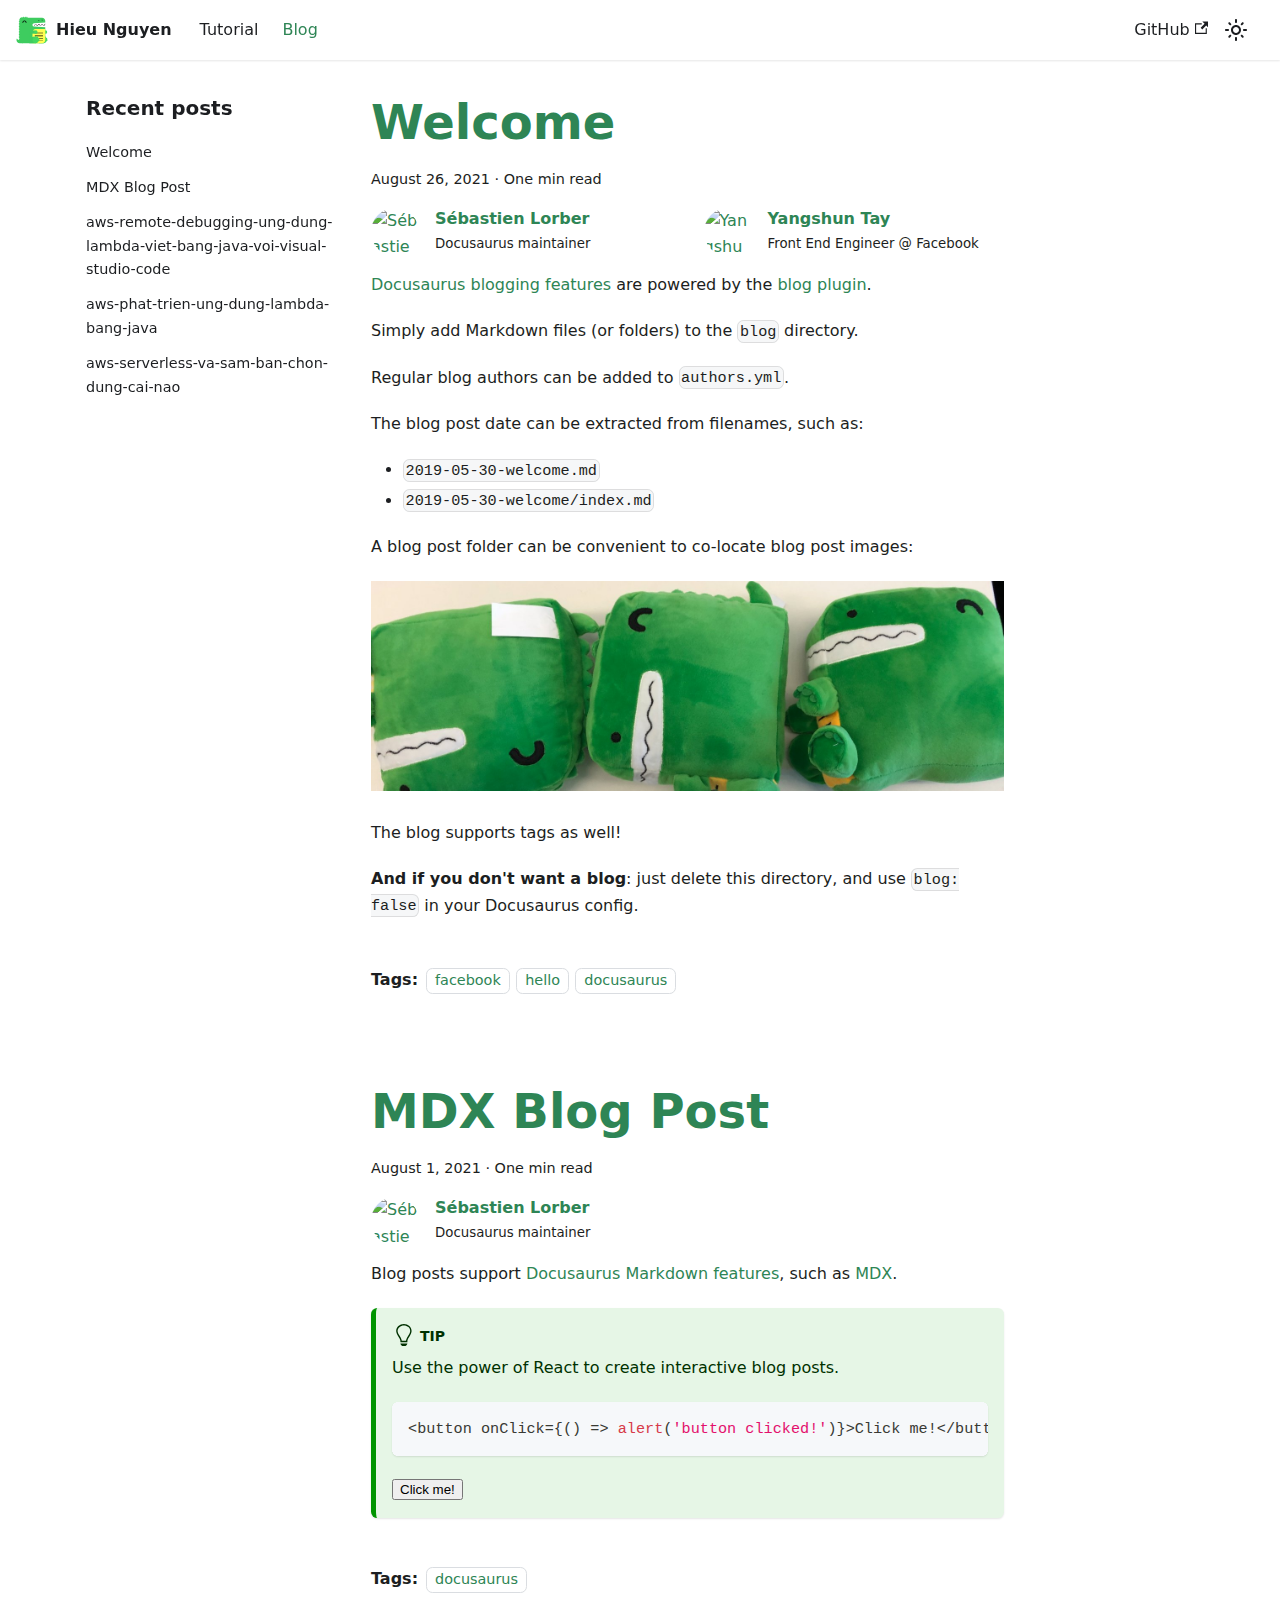
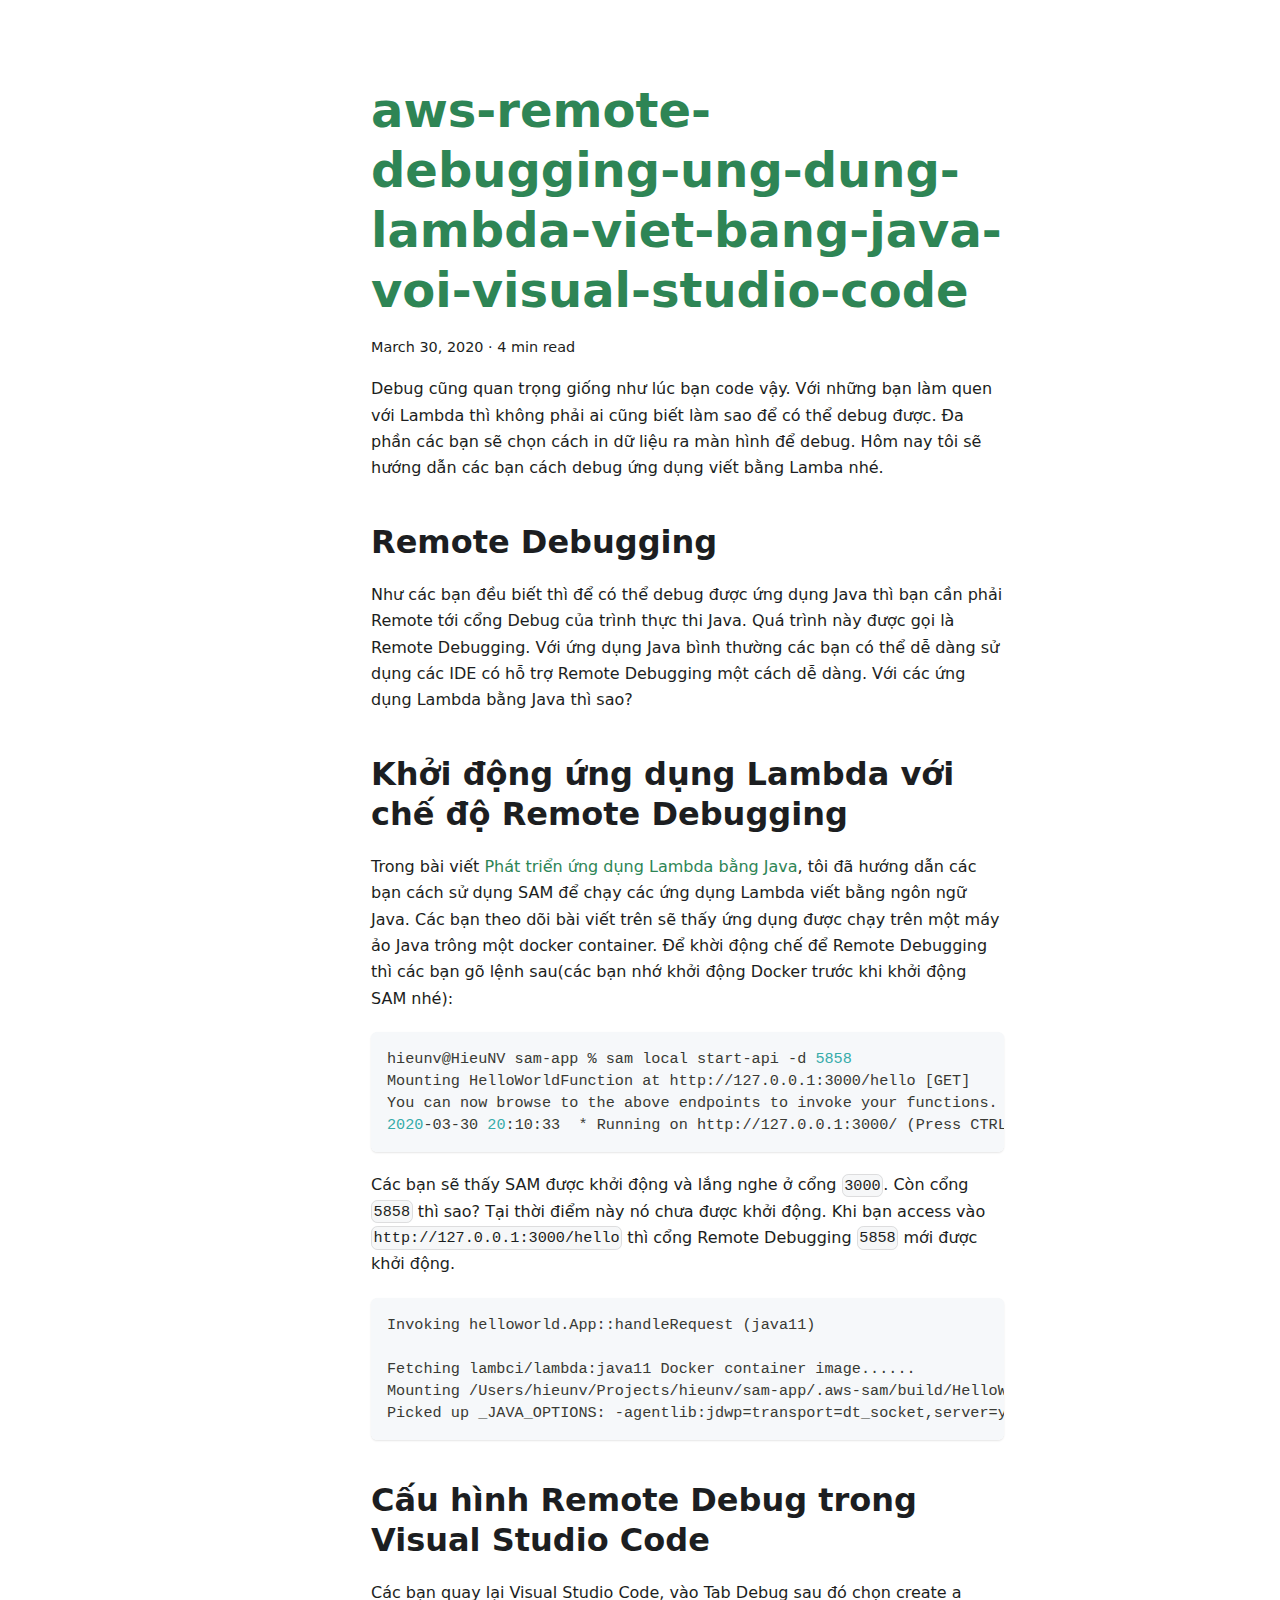
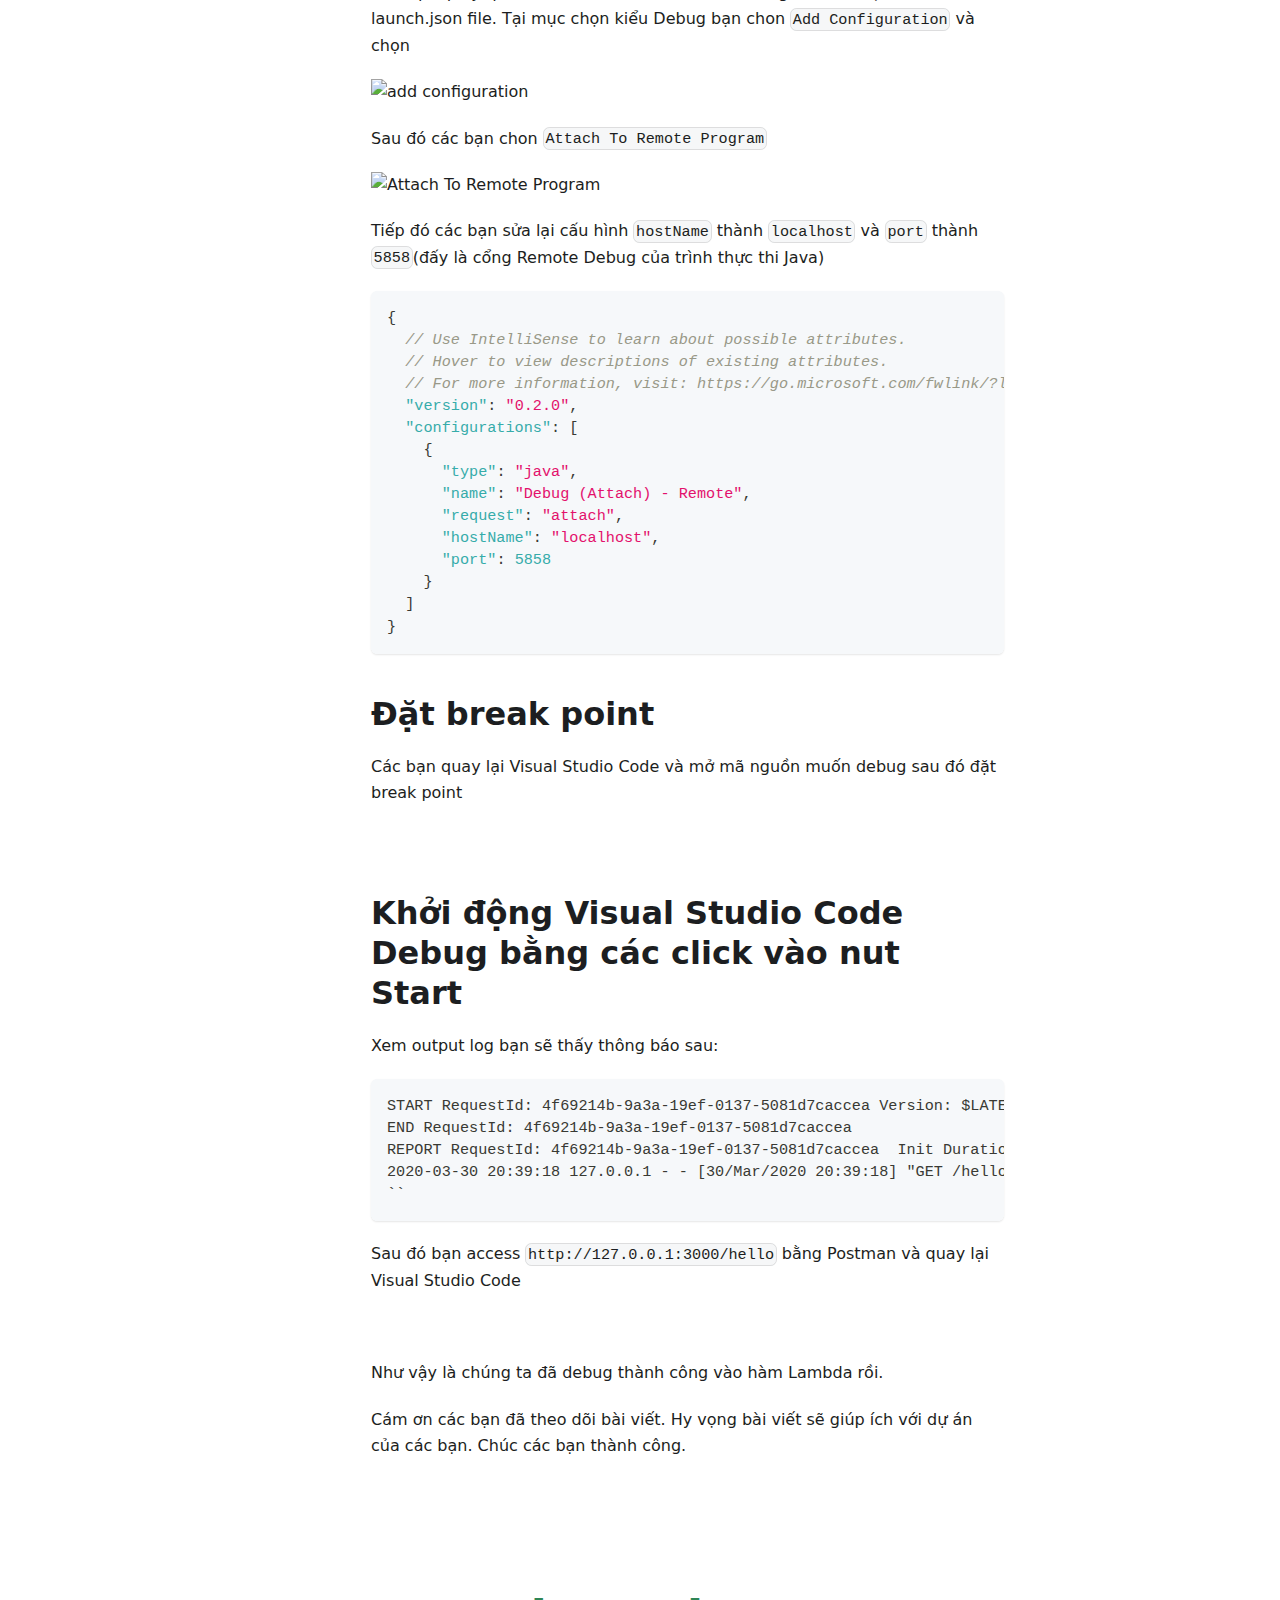
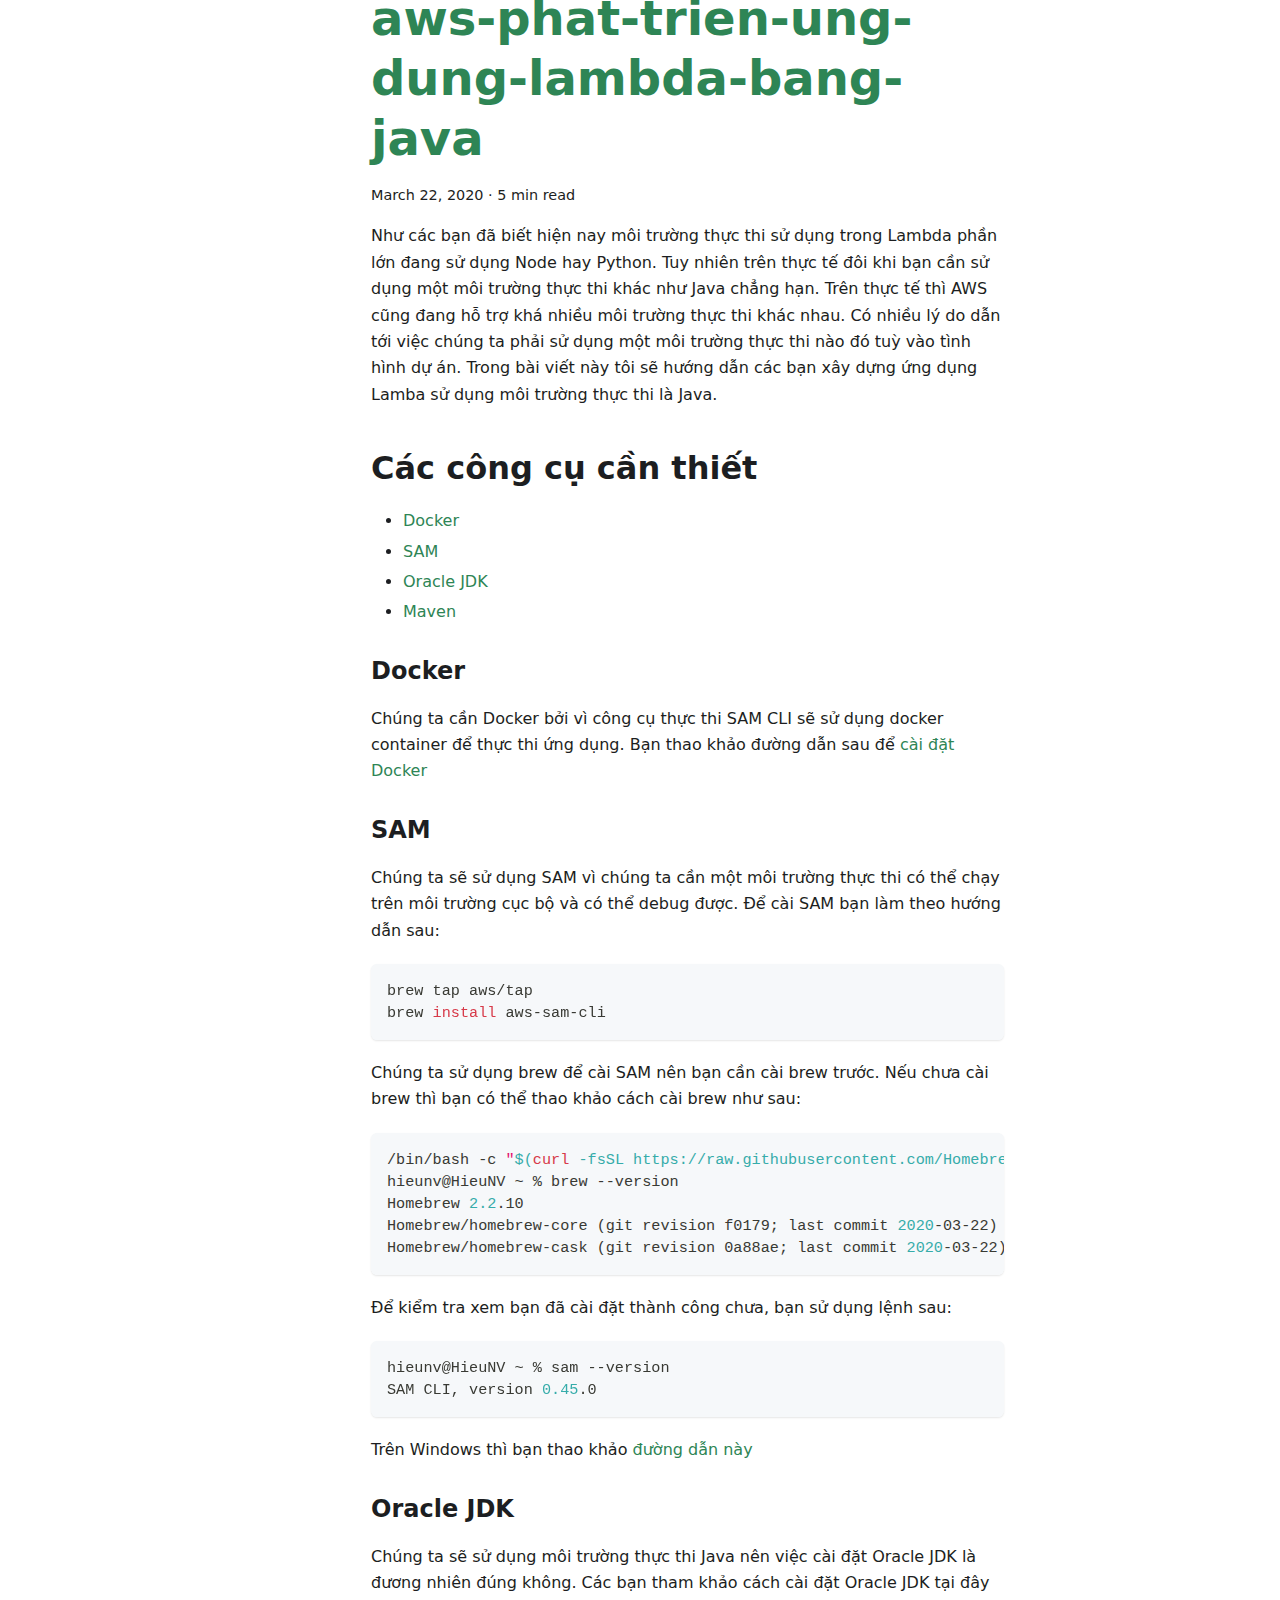
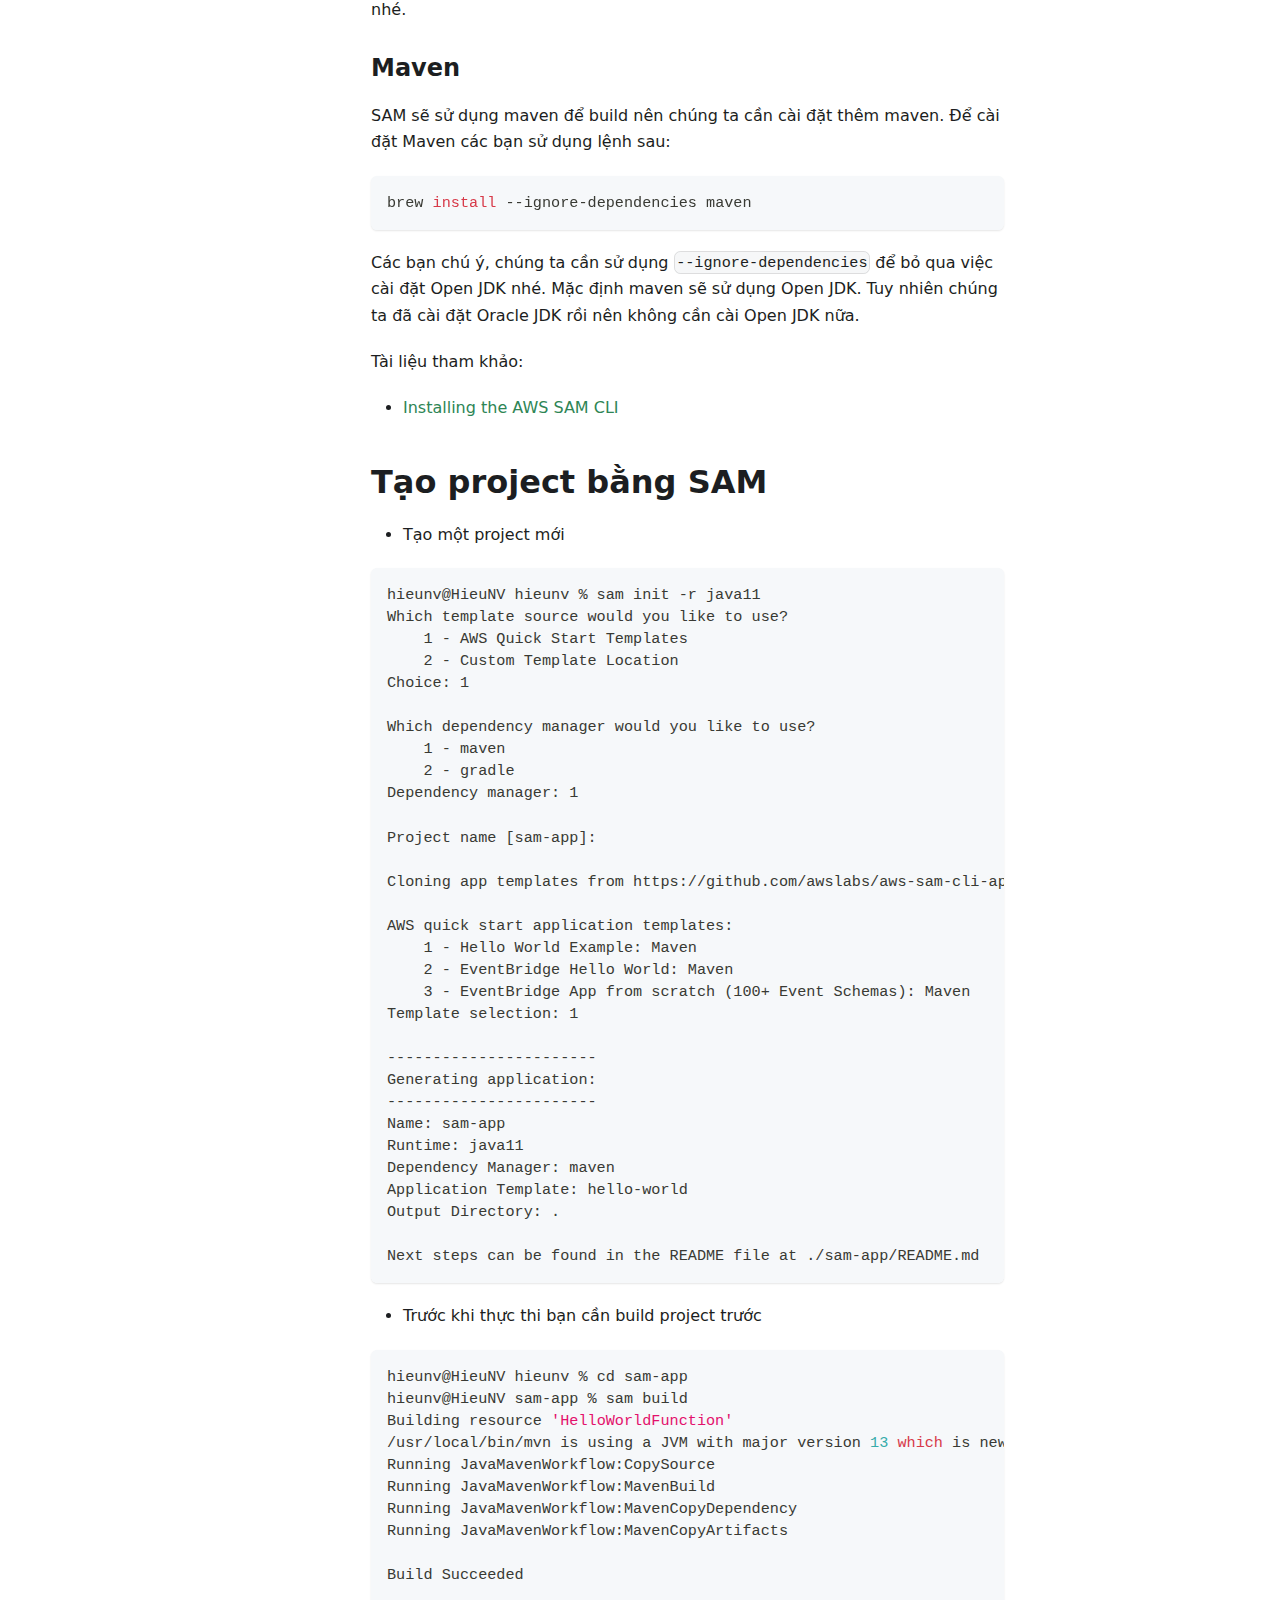
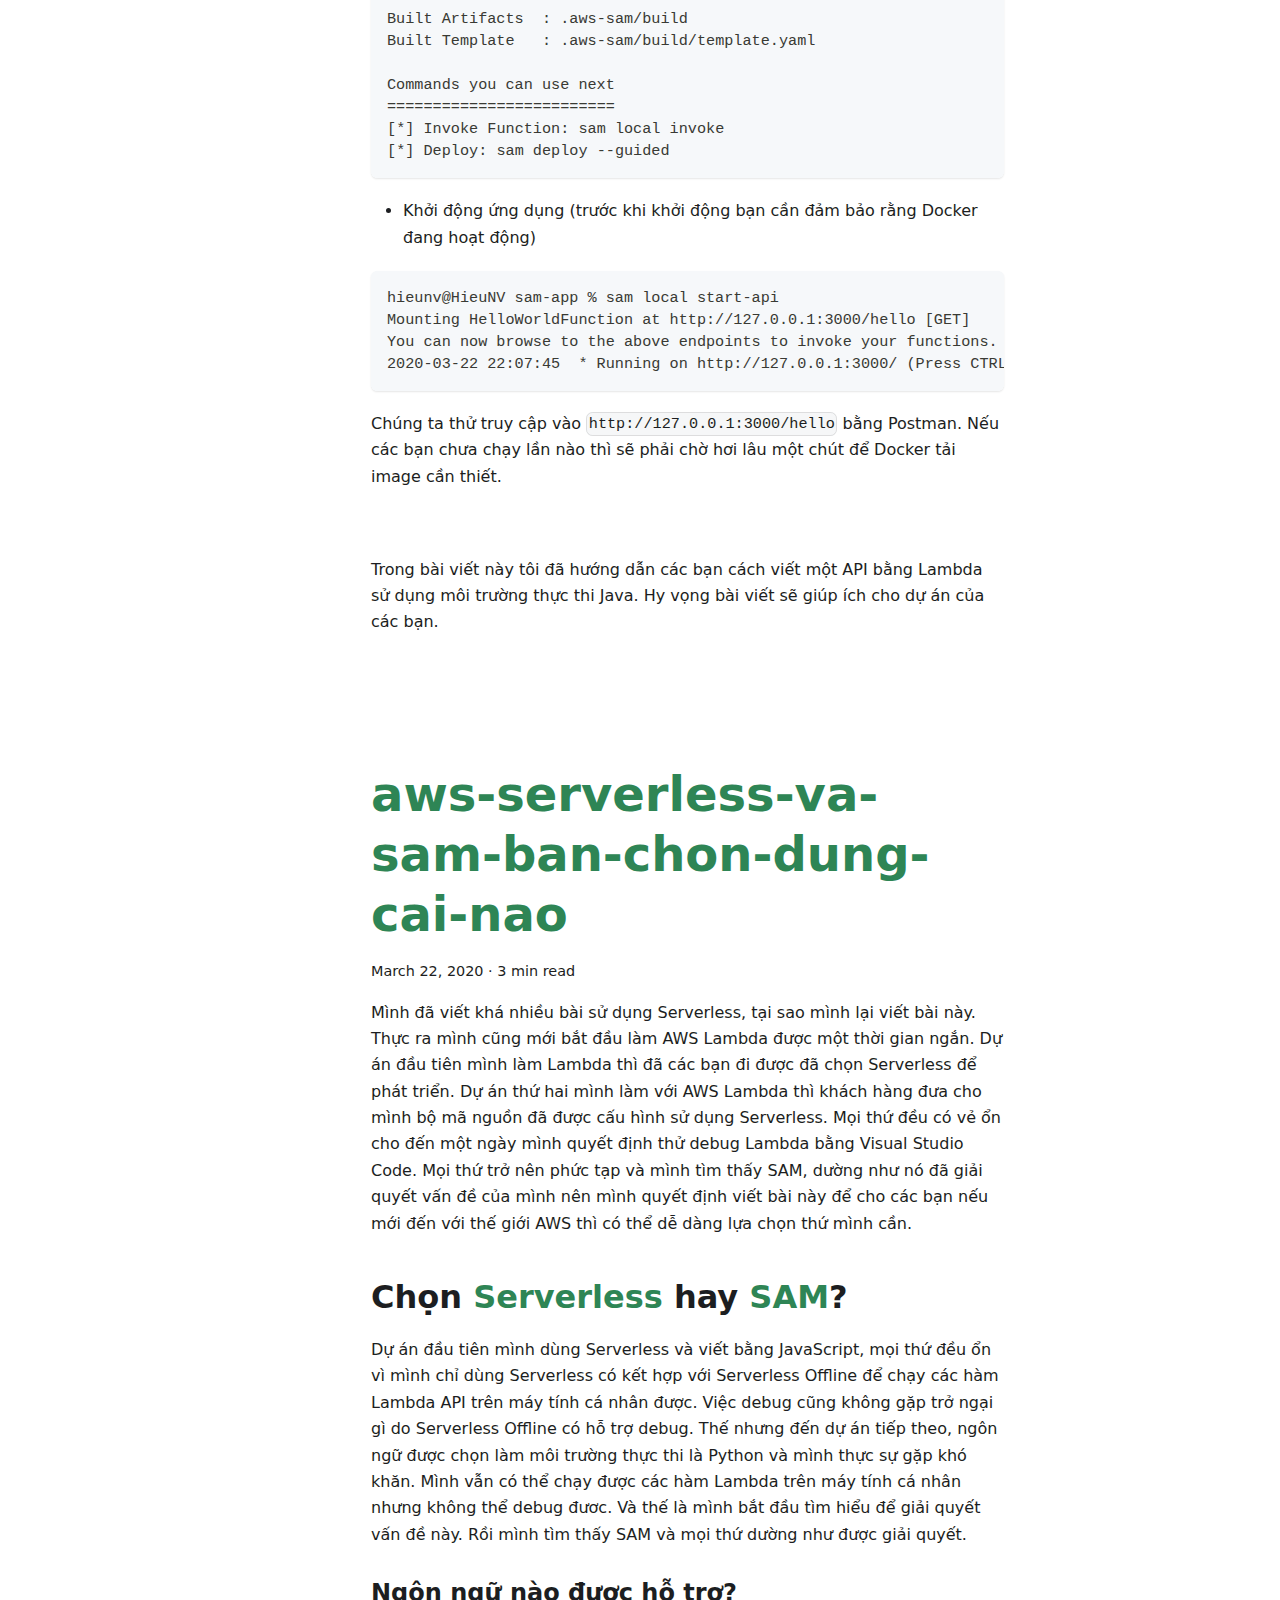
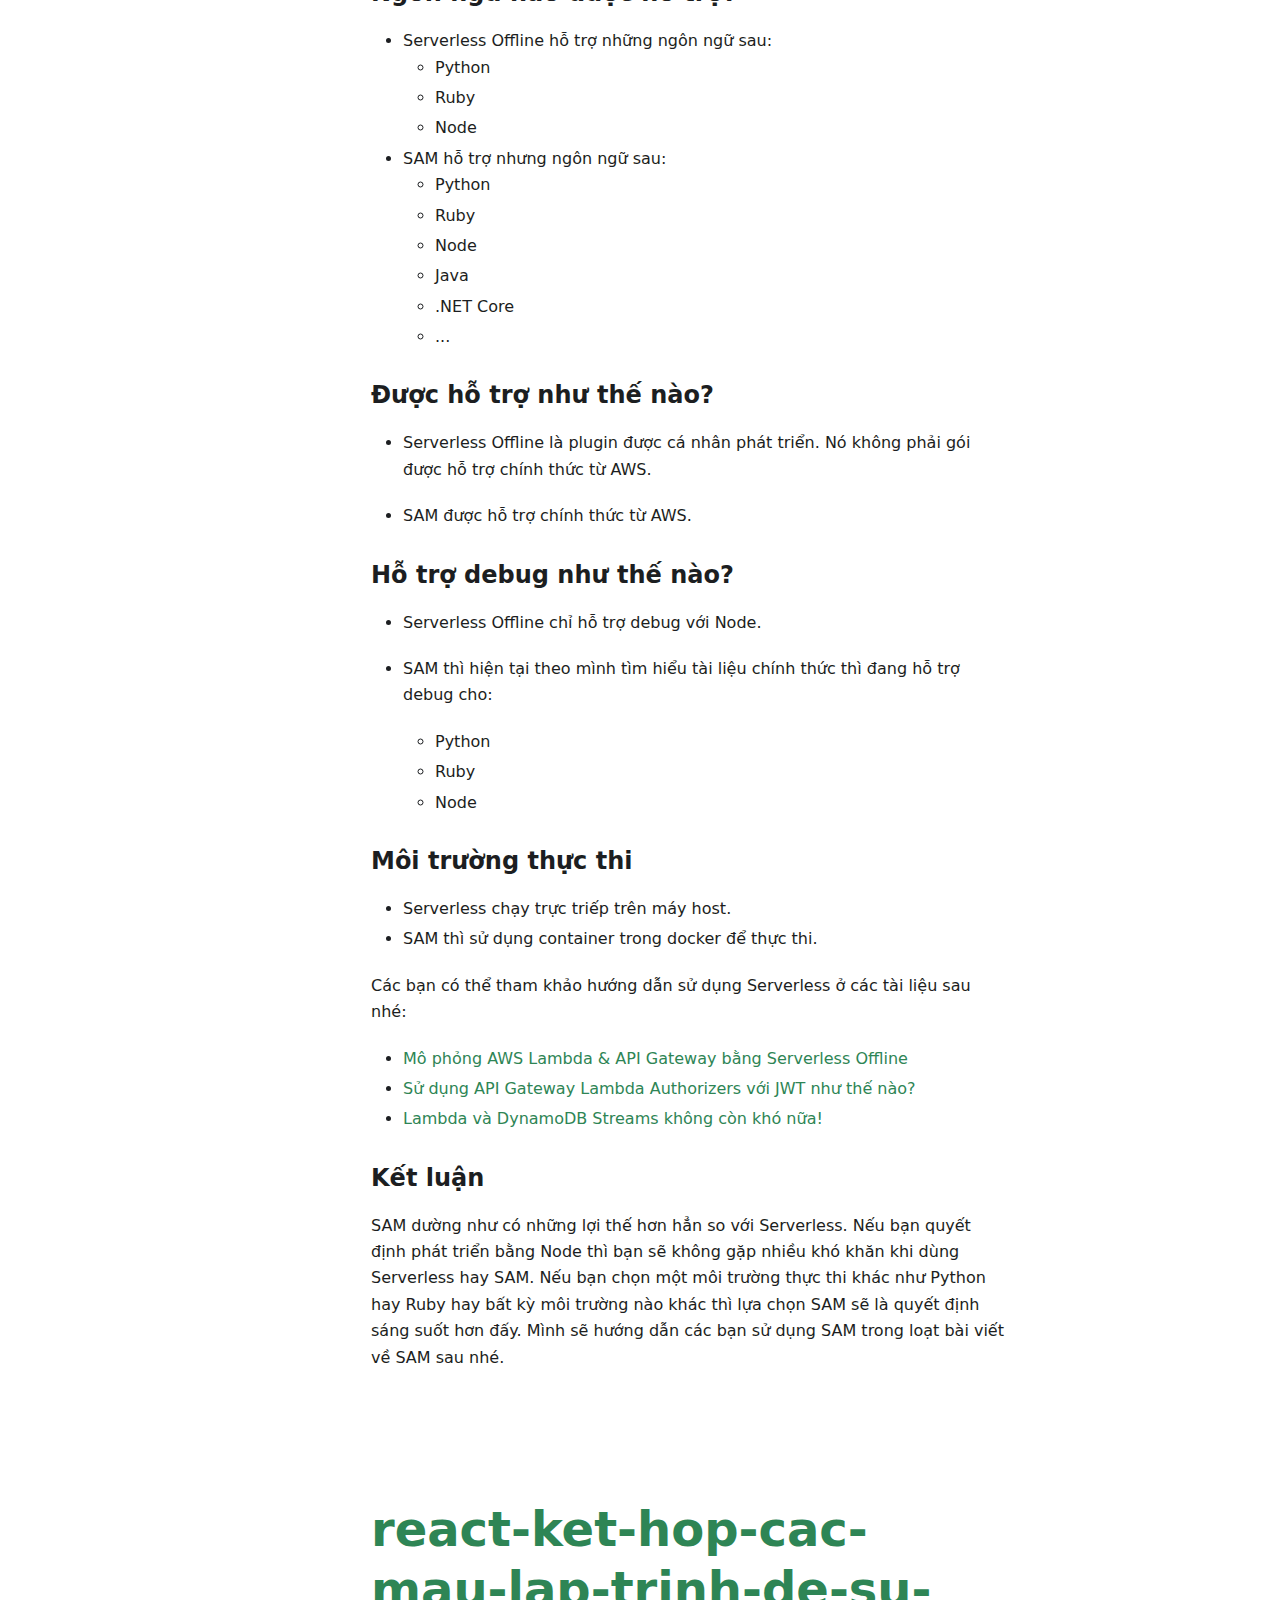
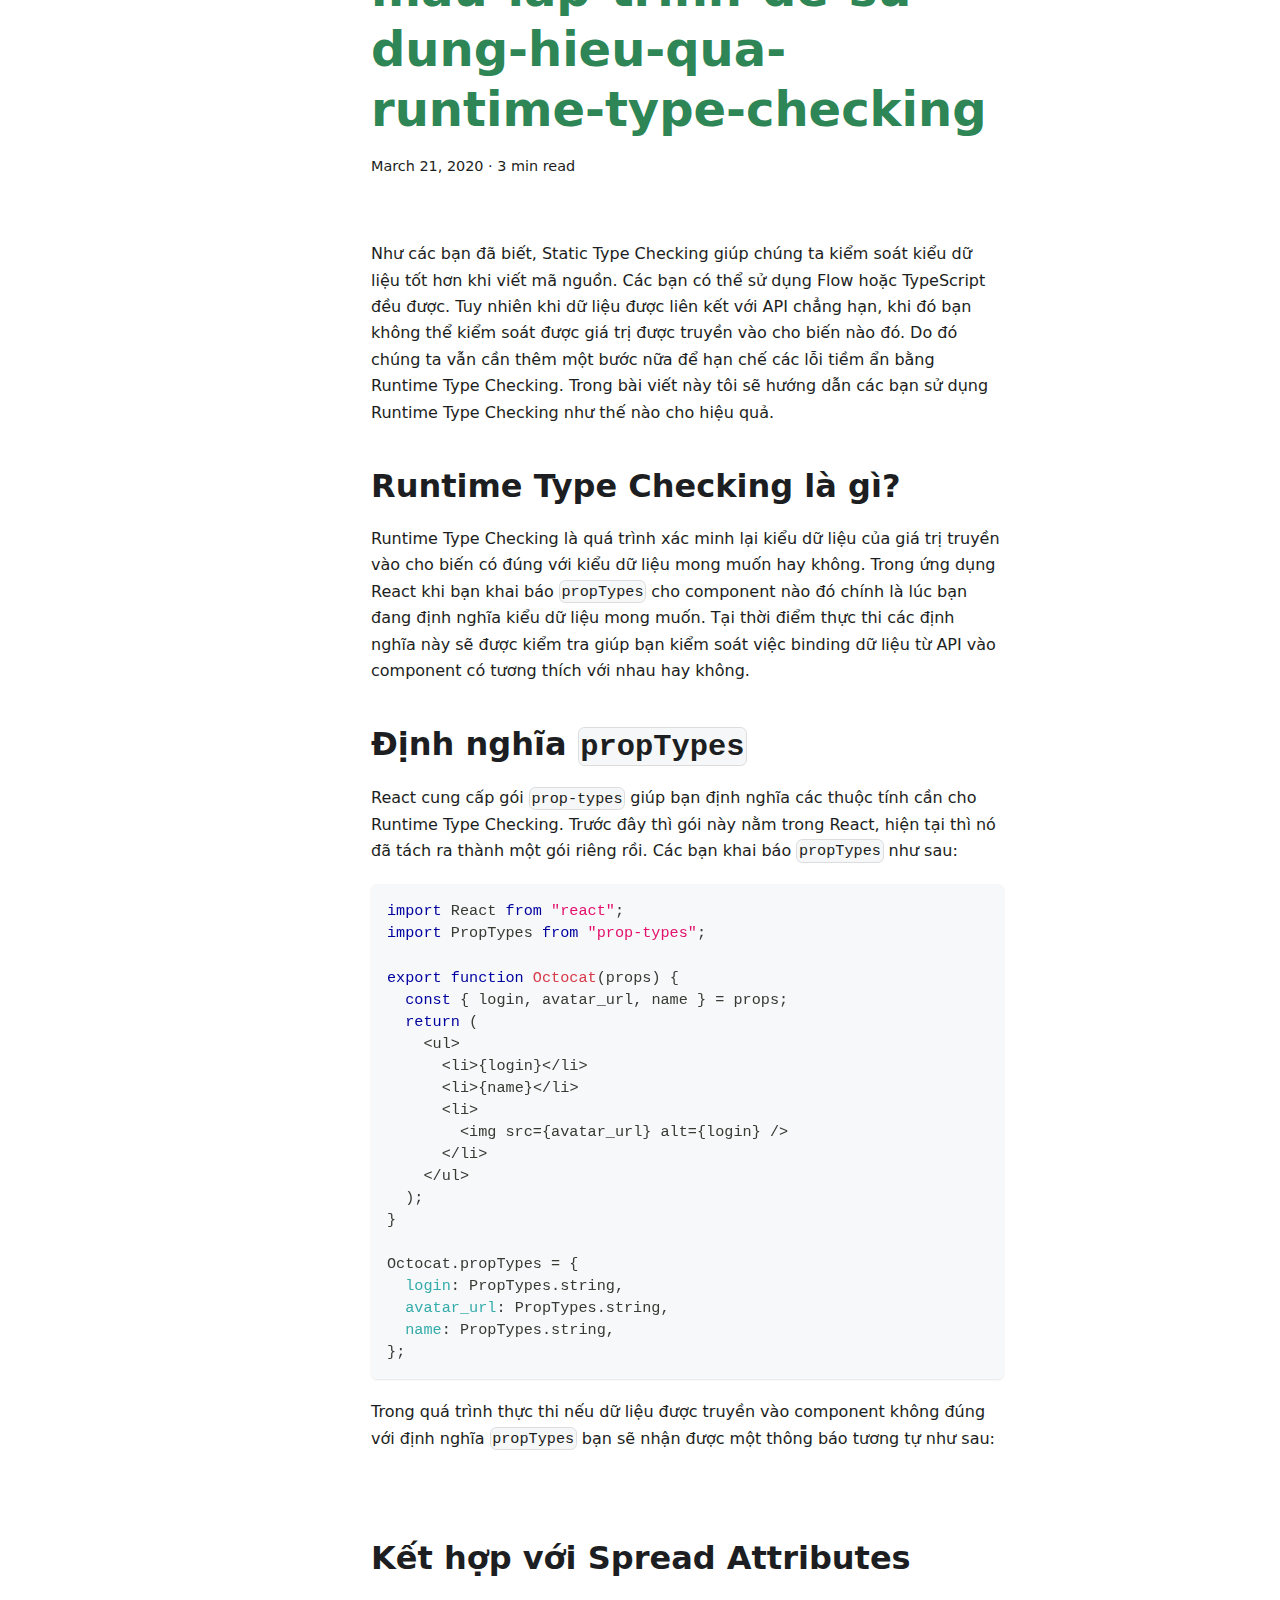
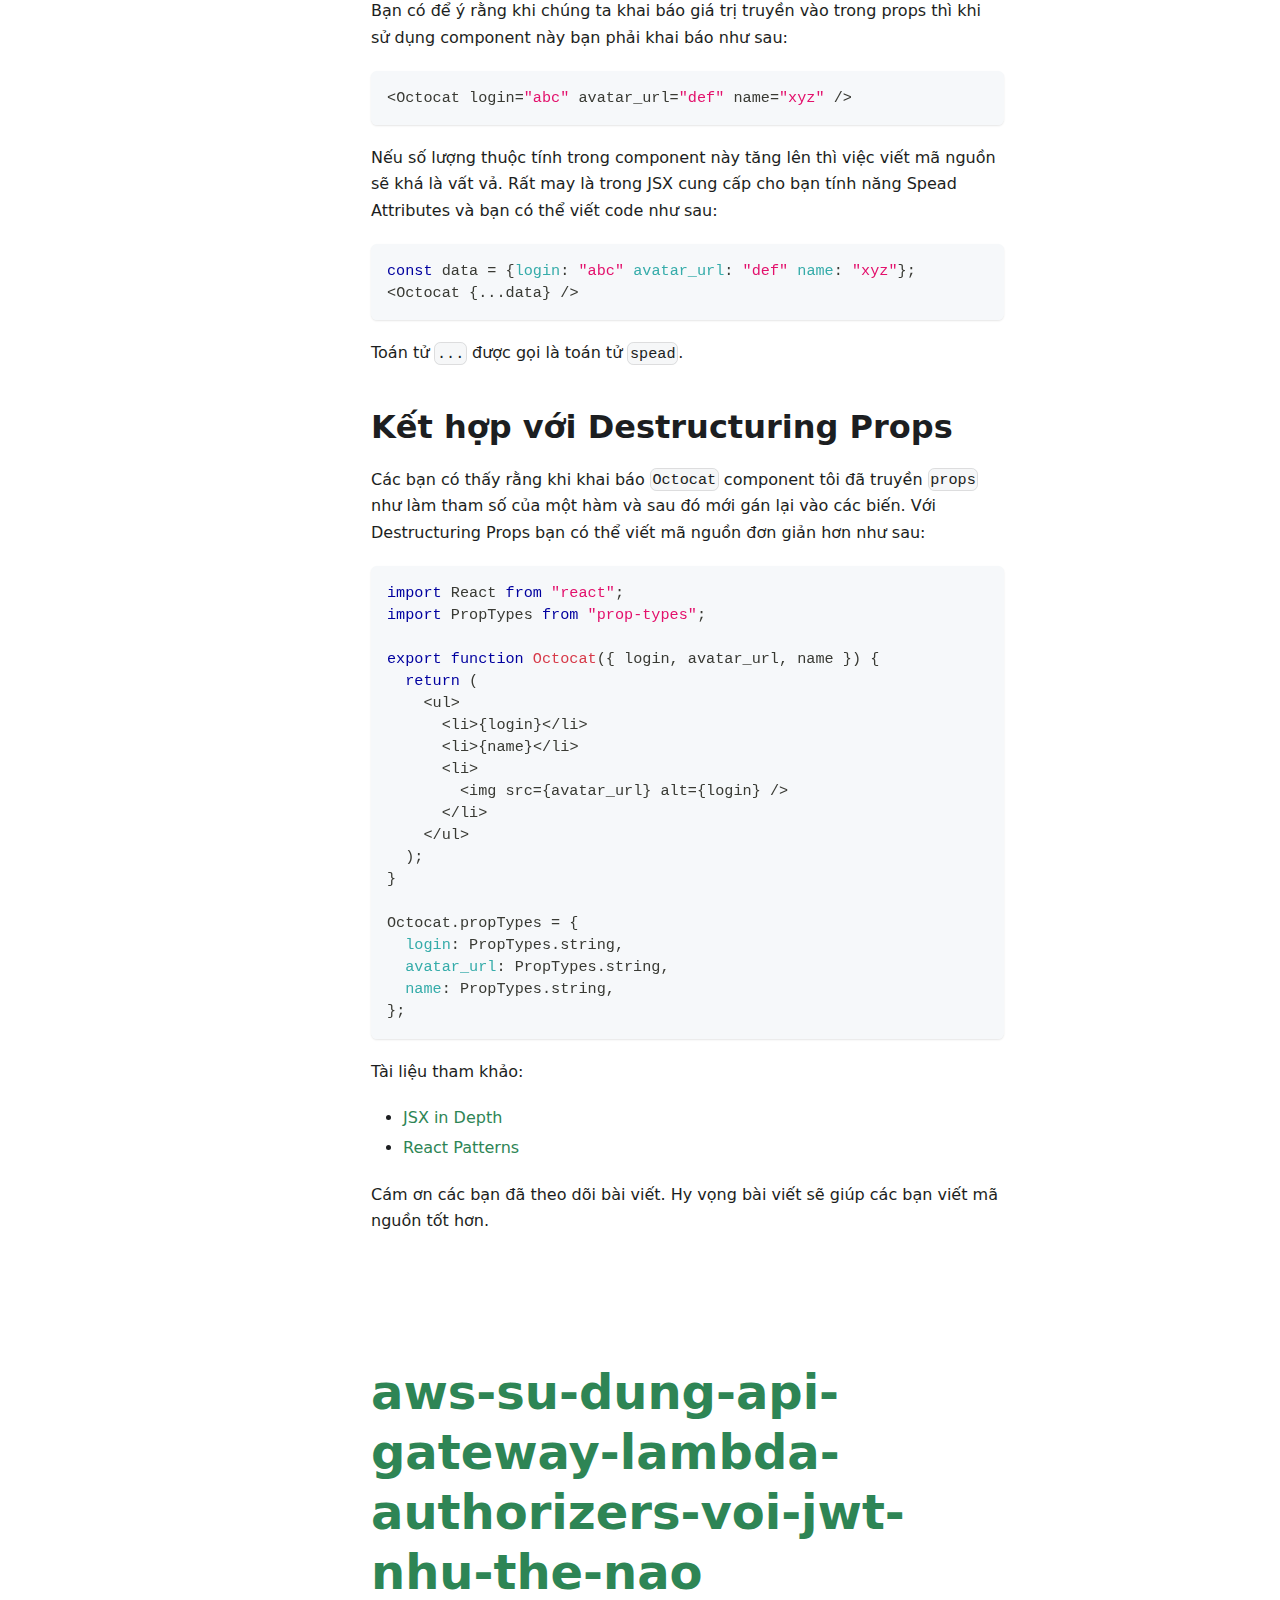
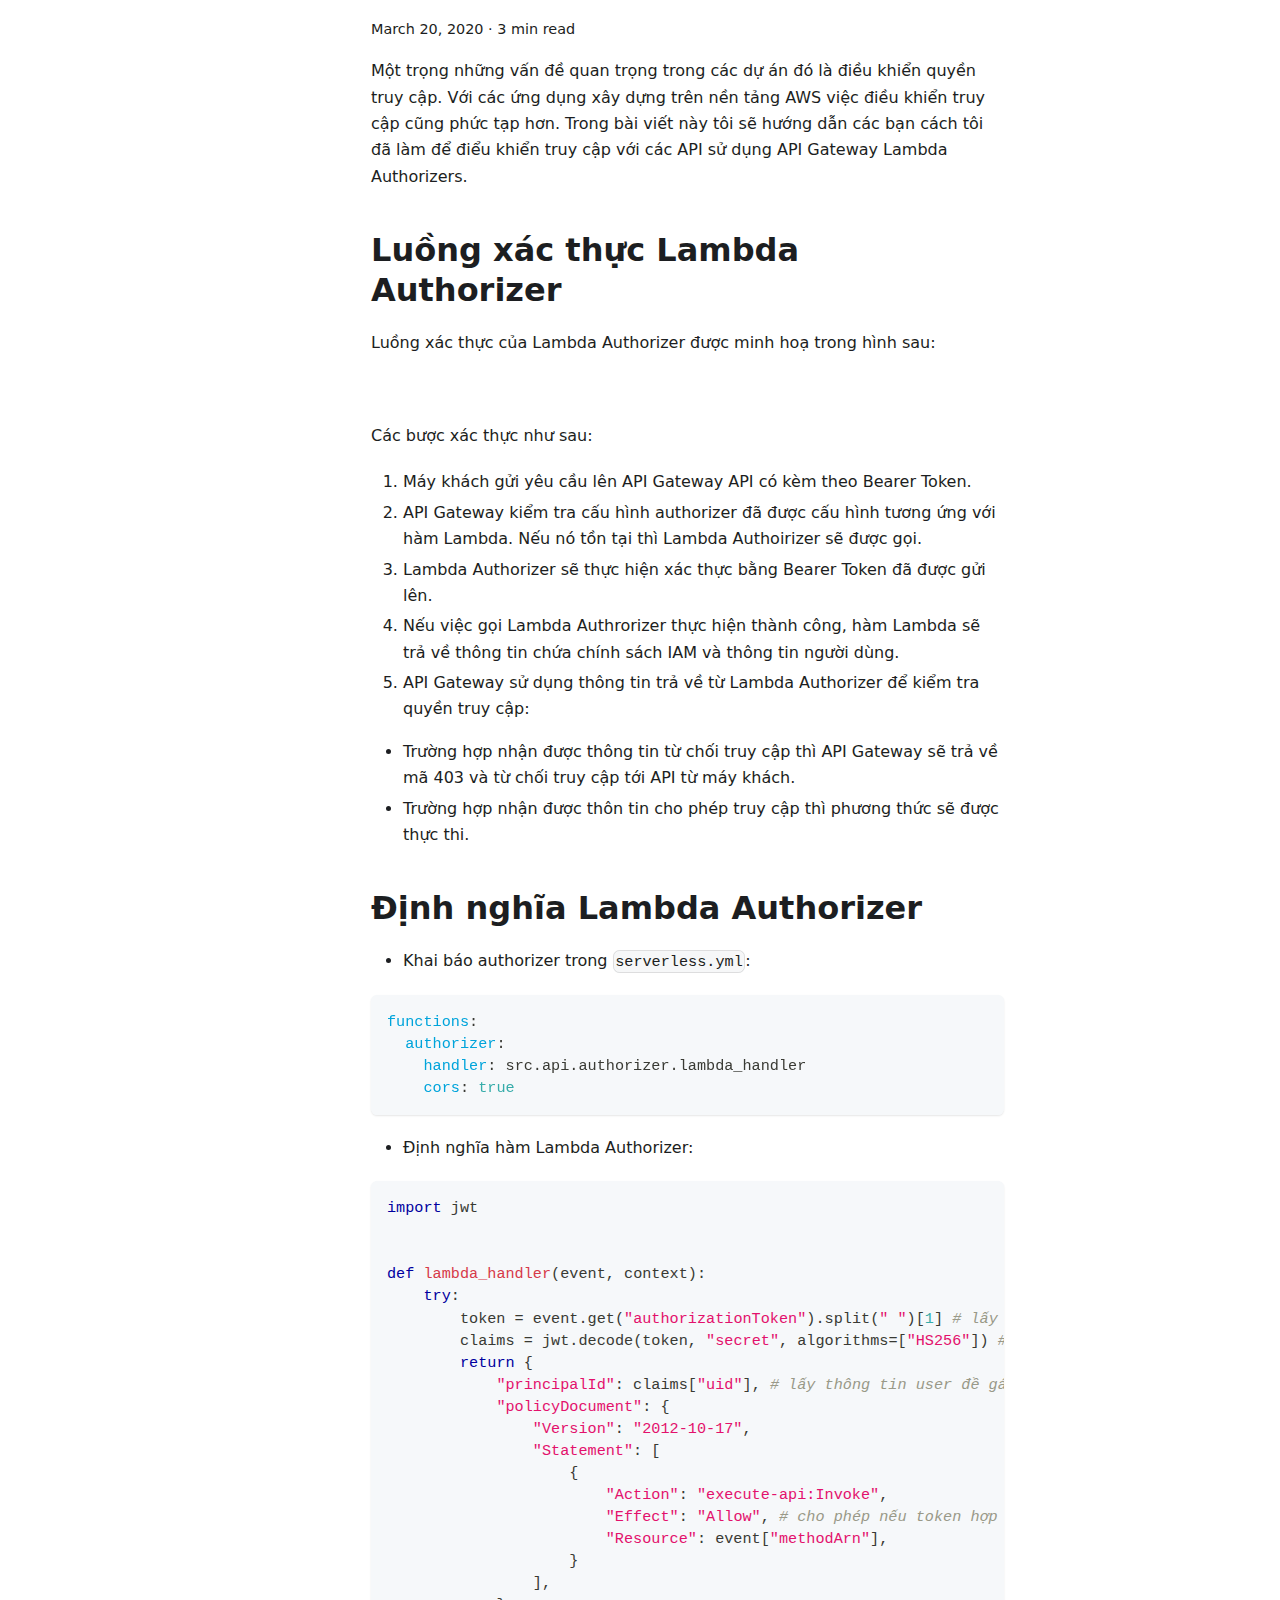
==== commit 86a3a9e8: "update" ====
--- a/blog/index.html
+++ b/blog/index.html
@@ -1,864 +1,18 @@
-<!DOCTYPE html><html lang="en"><head><meta charSet="utf-8"/><meta http-equiv="X-UA-Compatible" content="IE=edge"/><title>Blog · Test Site</title><meta name="viewport" content="width=device-width, initial-scale=1.0"/><meta name="generator" content="Docusaurus"/><meta name="description" content="A website for testing"/><meta name="docsearch:language" content="en"/><meta property="og:title" content="Blog · Test Site"/><meta property="og:type" content="website"/><meta property="og:url" content="https://hieu-nv.github.io/"/><meta property="og:description" content="A website for testing"/><meta property="og:image" content="https://hieu-nv.github.io/img/undraw_online.svg"/><meta name="twitter:card" content="summary"/><meta name="twitter:image" content="https://hieu-nv.github.io/img/undraw_tweetstorm.svg"/><link rel="shortcut icon" href="/img/favicon.ico"/><link rel="stylesheet" href="//cdnjs.cloudflare.com/ajax/libs/highlight.js/9.12.0/styles/default.min.css"/><link rel="alternate" type="application/atom+xml" href="https://hieu-nv.github.io/blog/atom.xml" title="Test Site Blog ATOM Feed"/><link rel="alternate" type="application/rss+xml" href="https://hieu-nv.github.io/blog/feed.xml" title="Test Site Blog RSS Feed"/><script type="text/javascript" src="https://buttons.github.io/buttons.js"></script><script src="/js/scrollSpy.js"></script><link rel="stylesheet" href="/css/main.css"/><script src="/js/codetabs.js"></script></head><body class="blog"><div class="fixedHeaderContainer"><div class="headerWrapper wrapper"><header><a href="/"><img class="logo" src="/img/favicon.ico" alt="Test Site"/><h2 class="headerTitleWithLogo">Test Site</h2></a><div class="navigationWrapper navigationSlider"><nav class="slidingNav"><ul class="nav-site nav-site-internal"><li class=""><a href="/docs/doc1" target="_self">Docs</a></li><li class=""><a href="/docs/doc4" target="_self">API</a></li><li class=""><a href="/help" target="_self">Help</a></li><li class="siteNavGroupActive siteNavItemActive"><a href="/blog/" target="_self">Blog</a></li></ul></nav></div></header></div></div><div class="navPusher"><div class="docMainWrapper wrapper"><div class="docsNavContainer" id="docsNav"><nav class="toc"><div class="toggleNav"><section class="navWrapper wrapper"><div class="navBreadcrumb wrapper"><div class="navToggle" id="navToggler"><div class="hamburger-menu"><div class="line1"></div><div class="line2"></div><div class="line3"></div></div></div><h2><i>›</i><span>Recent Posts</span></h2><div class="tocToggler" id="tocToggler"><i class="icon-toc"></i></div></div><div class="navGroups"><div class="navGroup"><h3 class="navGroupCategoryTitle">Recent Posts</h3><ul class=""><li class="navListItem"><a class="navItem" href="/blog/2020/03/30/aws-remote-debugging-ung-dung-lambda-viet-bang-java-voi-visual-studio-code">[AWS] Remote Debugging ứng dụng Lambda viết bằng Java với Visual Studio Code</a></li><li class="navListItem"><a class="navItem" href="/blog/2020/03/22/aws-serverless-va-sam-ban-chon-dung-cai-nao">[AWS] Serverless và SAM, bạn chọn dùng cái nào?</a></li><li class="navListItem"><a class="navItem" href="/blog/2020/03/22/aws-phat-trien-ung-dung-lambda-bang-java">[AWS] Phát triển ứng dụng Lambda bằng Java</a></li><li class="navListItem"><a class="navItem" href="/blog/2020/03/21/react-ket-hop-cac-mau-lap-trinh-de-su-dung-hieu-qua-runtime-type-checking">[React] Kết hợp các mẫu lập trình để sử dụng hiệu quả Runtime Type Checking</a></li><li class="navListItem"><a class="navItem" href="/blog/2020/03/20/react-static-type-checking-la-gi-flow-va-typescript-ban-chon-cach-nao">[React] Static Type Checking là gì? Flow và TypeScript, bạn chọn cách nào?</a></li></ul></div></div></section></div><script>
-            var coll = document.getElementsByClassName('collapsible');
-            var checkActiveCategory = true;
-            for (var i = 0; i < coll.length; i++) {
-              var links = coll[i].nextElementSibling.getElementsByTagName('*');
-              if (checkActiveCategory){
-                for (var j = 0; j < links.length; j++) {
-                  if (links[j].classList.contains('navListItemActive')){
-                    coll[i].nextElementSibling.classList.toggle('hide');
-                    coll[i].childNodes[1].classList.toggle('rotate');
-                    checkActiveCategory = false;
-                    break;
-                  }
-                }
-              }
-
-              coll[i].addEventListener('click', function() {
-                var arrow = this.childNodes[1];
-                arrow.classList.toggle('rotate');
-                var content = this.nextElementSibling;
-                content.classList.toggle('hide');
-              });
-            }
-
-            document.addEventListener('DOMContentLoaded', function() {
-              createToggler('#navToggler', '#docsNav', 'docsSliderActive');
-              createToggler('#tocToggler', 'body', 'tocActive');
-
-              var headings = document.querySelector('.toc-headings');
-              headings && headings.addEventListener('click', function(event) {
-                var el = event.target;
-                while(el !== headings){
-                  if (el.tagName === 'A') {
-                    document.body.classList.remove('tocActive');
-                    break;
-                  } else{
-                    el = el.parentNode;
-                  }
-                }
-              }, false);
-
-              function createToggler(togglerSelector, targetSelector, className) {
-                var toggler = document.querySelector(togglerSelector);
-                var target = document.querySelector(targetSelector);
-
-                if (!toggler) {
-                  return;
-                }
-
-                toggler.onclick = function(event) {
-                  event.preventDefault();
-
-                  target.classList.toggle(className);
-                };
-              }
-            });
-        </script></nav></div><div class="container mainContainer postContainer blogContainer"><div class="wrapper"><div class="posts"><div class="post"><header class="postHeader"><h1 class="postHeaderTitle"><a href="/blog/2020/03/30/aws-remote-debugging-ung-dung-lambda-viet-bang-java-voi-visual-studio-code">[AWS] Remote Debugging ứng dụng Lambda viết bằng Java với Visual Studio Code</a></h1><p class="post-meta">March 30, 2020</p><div class="authorBlock"><p class="post-authorName"><a href="https://twitter.com/hieunv8" target="_blank" rel="noreferrer noopener">Hieu Nguyen</a></p><div class="authorPhoto"><a href="https://twitter.com/hieunv8" target="_blank" rel="noreferrer noopener"><img src="https://graph.facebook.com/100006410080637/picture/?height=200&amp;width=200" alt="Hieu Nguyen"/></a></div></div></header><article class="post-content"><div><span><p>Debug cũng quan trọng giống như lúc bạn code vậy. Với những bạn làm quen với Lambda thì không phải ai cũng biết làm sao để có thể debug được. Đa phần các bạn sẽ chọn cách in dữ liệu ra màn hình để debug. Hôm nay tôi sẽ hướng dẫn các bạn cách debug ứng dụng viết bằng Lamba nhé.</p>
-<h2><a class="anchor" aria-hidden="true" id="remote-debugging"></a><a href="#remote-debugging" aria-hidden="true" class="hash-link"><svg class="hash-link-icon" aria-hidden="true" height="16" version="1.1" viewBox="0 0 16 16" width="16"><path fill-rule="evenodd" d="M4 9h1v1H4c-1.5 0-3-1.69-3-3.5S2.55 3 4 3h4c1.45 0 3 1.69 3 3.5 0 1.41-.91 2.72-2 3.25V8.59c.58-.45 1-1.27 1-2.09C10 5.22 8.98 4 8 4H4c-.98 0-2 1.22-2 2.5S3 9 4 9zm9-3h-1v1h1c1 0 2 1.22 2 2.5S13.98 12 13 12H9c-.98 0-2-1.22-2-2.5 0-.83.42-1.64 1-2.09V6.25c-1.09.53-2 1.84-2 3.25C6 11.31 7.55 13 9 13h4c1.45 0 3-1.69 3-3.5S14.5 6 13 6z"></path></svg></a>Remote Debugging</h2>
-<p>Như các bạn đều biết thì để có thể debug được ứng dụng Java thì bạn cần phải Remote tới cổng Debug của trình thực thi Java. Quá trình này được gọi là Remote Debugging. Với ứng dụng Java bình thường các bạn có thể dễ dàng sử dụng các IDE có hỗ trợ Remote Debugging một cách dễ dàng. Với các ứng dụng Lambda bằng Java thì sao?</p>
-<h2><a class="anchor" aria-hidden="true" id="khởi-động-ứng-dụng-lambda-với-chế-độ-remote-debugging"></a><a href="#khởi-động-ứng-dụng-lambda-với-chế-độ-remote-debugging" aria-hidden="true" class="hash-link"><svg class="hash-link-icon" aria-hidden="true" height="16" version="1.1" viewBox="0 0 16 16" width="16"><path fill-rule="evenodd" d="M4 9h1v1H4c-1.5 0-3-1.69-3-3.5S2.55 3 4 3h4c1.45 0 3 1.69 3 3.5 0 1.41-.91 2.72-2 3.25V8.59c.58-.45 1-1.27 1-2.09C10 5.22 8.98 4 8 4H4c-.98 0-2 1.22-2 2.5S3 9 4 9zm9-3h-1v1h1c1 0 2 1.22 2 2.5S13.98 12 13 12H9c-.98 0-2-1.22-2-2.5 0-.83.42-1.64 1-2.09V6.25c-1.09.53-2 1.84-2 3.25C6 11.31 7.55 13 9 13h4c1.45 0 3-1.69 3-3.5S14.5 6 13 6z"></path></svg></a>Khởi động ứng dụng Lambda với chế độ Remote Debugging</h2>
-<p>Trong bài viết <a href="https://magz.techover.io/2020/03/22/aws-phat-trien-ung-dung-lambda-bang-java/">Phát triển ứng dụng Lambda bằng Java</a>, tôi đã hướng dẫn các bạn cách sử dụng SAM để chạy các ứng dụng Lambda viết bằng ngôn ngữ Java. Các bạn theo dõi bài viết trên sẽ thấy ứng dụng được chạy trên một máy ảo Java trông một docker container. Để khời động chế để Remote Debugging thì các bạn gõ lệnh sau(các bạn nhớ khởi động Docker trước khi khởi động SAM nhé):</p>
-<pre><code class="hljs css language-bash">hieunv@HieuNV sam-app % sam <span class="hljs-built_in">local</span> start-api -d 5858
-Mounting HelloWorldFunction at http://127.0.0.1:3000/hello [GET]
-You can now browse to the above endpoints to invoke your <span class="hljs-built_in">functions</span>. You <span class="hljs-keyword">do</span> not need to restart/reload SAM CLI <span class="hljs-keyword">while</span> working on your <span class="hljs-built_in">functions</span>, changes will be reflected instantly/automatically. You only need to restart SAM CLI <span class="hljs-keyword">if</span> you update your AWS SAM template
-2020-03-30 20:10:33  * Running on http://127.0.0.1:3000/ (Press CTRL+C to quit)
-</code></pre>
-<p>Các bạn sẽ thấy SAM được khởi động và lắng nghe ở cổng <code>3000</code>. Còn cổng <code>5858</code> thì sao? Tại thời điểm này nó chưa được khởi động. Khi bạn access vào <code>http://127.0.0.1:3000/hello</code> thì cổng Remote Debugging <code>5858</code> mới được khởi động.</p>
-<pre><code class="hljs css language-bash">Invoking helloworld.App::handleRequest (java11)
-
-Fetching lambci/lambda:java11 Docker container image......
-Mounting /Users/hieunv/Projects/hieunv/sam-app/.aws-sam/build/HelloWorldFunction as /var/task:ro,delegated inside runtime container
-Picked up _JAVA_OPTIONS: -agentlib:jdwp=transport=dt_socket,server=y,<span class="hljs-built_in">suspend</span>=y,quiet=y,address=*:5858 -XX:MaxHeapSize=2834432k -XX:MaxMetaspaceSize=163840k -XX:ReservedCodeCacheSize=81920k -XX:+UseSerialGC -XX:-TieredCompilation -Djava.net.preferIPv4Stack=<span class="hljs-literal">true</span>
-</code></pre>
-<h2><a class="anchor" aria-hidden="true" id="cấu-hình-remote-debug-trong-visual-studio-code"></a><a href="#cấu-hình-remote-debug-trong-visual-studio-code" aria-hidden="true" class="hash-link"><svg class="hash-link-icon" aria-hidden="true" height="16" version="1.1" viewBox="0 0 16 16" width="16"><path fill-rule="evenodd" d="M4 9h1v1H4c-1.5 0-3-1.69-3-3.5S2.55 3 4 3h4c1.45 0 3 1.69 3 3.5 0 1.41-.91 2.72-2 3.25V8.59c.58-.45 1-1.27 1-2.09C10 5.22 8.98 4 8 4H4c-.98 0-2 1.22-2 2.5S3 9 4 9zm9-3h-1v1h1c1 0 2 1.22 2 2.5S13.98 12 13 12H9c-.98 0-2-1.22-2-2.5 0-.83.42-1.64 1-2.09V6.25c-1.09.53-2 1.84-2 3.25C6 11.31 7.55 13 9 13h4c1.45 0 3-1.69 3-3.5S14.5 6 13 6z"></path></svg></a>Cấu hình Remote Debug trong Visual Studio Code</h2>
-<p>Các bạn quay lại Visual Studio Code, vào Tab Debug sau đó chọn <a href="">create a launch.json file</a>. Tại mục chọn kiểu Debug bạn chon <code>Add Configuration</code> và chọn</p>
-<p><img src="https://s3-ap-southeast-1.amazonaws.com/techover.storage/wp-content/uploads/2020/03/30202922/Screen-Shot-2020-03-30-at-8.28.42-PM.png" alt="add configuration"></p>
-<p>Sau đó các bạn chon <code>Attach To Remote Program</code></p>
-<p><img src="https://s3-ap-southeast-1.amazonaws.com/techover.storage/wp-content/uploads/2020/03/30203144/Screen-Shot-2020-03-30-at-8.31.15-PM.png" alt="Attach To Remote Program"></p>
-<p>Tiếp đó các bạn sửa lại cấu hình <code>hostName</code> thành <code>localhost</code> và <code>port</code> thành <code>5858</code>(đấy là cổng Remote Debug của trình thực thi Java)</p>
-<pre><code class="hljs css language-json">{
-  <span class="hljs-comment">// Use IntelliSense to learn about possible attributes.</span>
-  <span class="hljs-comment">// Hover to view descriptions of existing attributes.</span>
-  <span class="hljs-comment">// For more information, visit: https://go.microsoft.com/fwlink/?linkid=830387</span>
-  <span class="hljs-attr">"version"</span>: <span class="hljs-string">"0.2.0"</span>,
-  <span class="hljs-attr">"configurations"</span>: [
-    {
-      <span class="hljs-attr">"type"</span>: <span class="hljs-string">"java"</span>,
-      <span class="hljs-attr">"name"</span>: <span class="hljs-string">"Debug (Attach) - Remote"</span>,
-      <span class="hljs-attr">"request"</span>: <span class="hljs-string">"attach"</span>,
-      <span class="hljs-attr">"hostName"</span>: <span class="hljs-string">"localhost"</span>,
-      <span class="hljs-attr">"port"</span>: <span class="hljs-number">5858</span>
-    }
-  ]
-}
-</code></pre>
-<h2><a class="anchor" aria-hidden="true" id="đặt-break-point"></a><a href="#đặt-break-point" aria-hidden="true" class="hash-link"><svg class="hash-link-icon" aria-hidden="true" height="16" version="1.1" viewBox="0 0 16 16" width="16"><path fill-rule="evenodd" d="M4 9h1v1H4c-1.5 0-3-1.69-3-3.5S2.55 3 4 3h4c1.45 0 3 1.69 3 3.5 0 1.41-.91 2.72-2 3.25V8.59c.58-.45 1-1.27 1-2.09C10 5.22 8.98 4 8 4H4c-.98 0-2 1.22-2 2.5S3 9 4 9zm9-3h-1v1h1c1 0 2 1.22 2 2.5S13.98 12 13 12H9c-.98 0-2-1.22-2-2.5 0-.83.42-1.64 1-2.09V6.25c-1.09.53-2 1.84-2 3.25C6 11.31 7.55 13 9 13h4c1.45 0 3-1.69 3-3.5S14.5 6 13 6z"></path></svg></a>Đặt break point</h2>
-<p>Các bạn quay lại Visual Studio Code và mở mã nguồn muốn debug sau đó đặt break point</p>
-<p><img src="https://s3-ap-southeast-1.amazonaws.com/techover.storage/wp-content/uploads/2020/03/30203623/Screen-Shot-2020-03-30-at-8.35.58-PM.png" alt="break point"></p>
-<h2><a class="anchor" aria-hidden="true" id="khởi-động-visual-studio-code-debug-bằng-các-click-vào-nut-start"></a><a href="#khởi-động-visual-studio-code-debug-bằng-các-click-vào-nut-start" aria-hidden="true" class="hash-link"><svg class="hash-link-icon" aria-hidden="true" height="16" version="1.1" viewBox="0 0 16 16" width="16"><path fill-rule="evenodd" d="M4 9h1v1H4c-1.5 0-3-1.69-3-3.5S2.55 3 4 3h4c1.45 0 3 1.69 3 3.5 0 1.41-.91 2.72-2 3.25V8.59c.58-.45 1-1.27 1-2.09C10 5.22 8.98 4 8 4H4c-.98 0-2 1.22-2 2.5S3 9 4 9zm9-3h-1v1h1c1 0 2 1.22 2 2.5S13.98 12 13 12H9c-.98 0-2-1.22-2-2.5 0-.83.42-1.64 1-2.09V6.25c-1.09.53-2 1.84-2 3.25C6 11.31 7.55 13 9 13h4c1.45 0 3-1.69 3-3.5S14.5 6 13 6z"></path></svg></a>Khởi động Visual Studio Code Debug bằng các click vào nut Start</h2>
-<p>Xem output log bạn sẽ thấy thông báo sau:</p>
-<pre><code class="hljs">START RequestId: <span class="hljs-number">4f</span>69214b<span class="hljs-number">-9</span>a3a<span class="hljs-number">-19</span>ef<span class="hljs-number">-0137</span><span class="hljs-number">-5081</span>d7caccea Version: $LATEST
-END RequestId: <span class="hljs-number">4f</span>69214b<span class="hljs-number">-9</span>a3a<span class="hljs-number">-19</span>ef<span class="hljs-number">-0137</span><span class="hljs-number">-5081</span>d7caccea
-REPORT RequestId: <span class="hljs-number">4f</span>69214b<span class="hljs-number">-9</span>a3a<span class="hljs-number">-19</span>ef<span class="hljs-number">-0137</span><span class="hljs-number">-5081</span>d7caccea  Init Duration: <span class="hljs-number">58932.30</span> ms  Duration: <span class="hljs-number">10421.29</span> ms   Billed Duration: <span class="hljs-number">10500</span> ms   Memory Size: <span class="hljs-number">512</span> MB Max Memory Used: <span class="hljs-number">73</span> MB
-<span class="hljs-number">2020</span><span class="hljs-number">-03</span><span class="hljs-number">-30</span> <span class="hljs-number">20</span>:<span class="hljs-number">39</span>:<span class="hljs-number">18</span> <span class="hljs-number">127.0</span><span class="hljs-number">.0</span><span class="hljs-number">.1</span> - - [<span class="hljs-number">30</span>/Mar/<span class="hljs-number">2020</span> <span class="hljs-number">20</span>:<span class="hljs-number">39</span>:<span class="hljs-number">18</span>] <span class="hljs-string">"GET /hello HTTP/1.1"</span> <span class="hljs-number">500</span> -
-``
-</code></pre>
-<p>Sau đó bạn access <code>http://127.0.0.1:3000/hello</code> bằng Postman và quay lại Visual Studio Code</p>
-<p><img src="https://s3-ap-southeast-1.amazonaws.com/techover.storage/wp-content/uploads/2020/03/30204136/Screen-Shot-2020-03-30-at-8.40.51-PM.png" alt="debug mode"></p>
-<p>Như vậy là chúng ta đã debug thành công vào hàm Lambda rồi.</p>
-<p>Cám ơn các bạn đã theo dõi bài viết. Hy vọng bài viết sẽ giúp ích với dự án của các bạn. Chúc các bạn thành công.</p>
-</span></div></article></div><div class="post"><header class="postHeader"><h1 class="postHeaderTitle"><a href="/blog/2020/03/22/aws-serverless-va-sam-ban-chon-dung-cai-nao">[AWS] Serverless và SAM, bạn chọn dùng cái nào?</a></h1><p class="post-meta">March 22, 2020</p><div class="authorBlock"><p class="post-authorName"><a href="https://twitter.com/hieunv8" target="_blank" rel="noreferrer noopener">Hieu Nguyen</a></p><div class="authorPhoto"><a href="https://twitter.com/hieunv8" target="_blank" rel="noreferrer noopener"><img src="https://graph.facebook.com/100006410080637/picture/?height=200&amp;width=200" alt="Hieu Nguyen"/></a></div></div></header><article class="post-content"><div><span><p>Mình đã viết khá nhiều bài sử dụng Serverless, tại sao mình lại viết bài này. Thực ra mình cũng mới bắt đầu làm AWS Lambda được một thời gian ngắn. Dự án đầu tiên mình làm Lambda thì đã các bạn đi được đã chọn Serverless để phát triển. Dự án thứ hai mình làm với AWS Lambda thì khách hàng đưa cho mình bộ mã nguồn đã được cấu hình sử dụng Serverless. Mọi thứ đều có vẻ ổn cho đến một ngày mình quyết định thử debug Lambda bằng Visual Studio Code. Mọi thứ trở nên phức tạp và mình tìm thấy SAM, dường như nó đã giải quyết vấn đề của mình nên mình quyết định viết bài này để cho các bạn nếu mới đến với thế giới AWS thì có thể dễ dàng lựa chọn thứ mình cần.</p>
-<h2><a class="anchor" aria-hidden="true" id="chọn-serverlesshttpsgithubcomdheraultserverless-offline-hay-samhttpsdocsawsamazoncomserverless-application-modelindexhtml"></a><a href="#chọn-serverlesshttpsgithubcomdheraultserverless-offline-hay-samhttpsdocsawsamazoncomserverless-application-modelindexhtml" aria-hidden="true" class="hash-link"><svg class="hash-link-icon" aria-hidden="true" height="16" version="1.1" viewBox="0 0 16 16" width="16"><path fill-rule="evenodd" d="M4 9h1v1H4c-1.5 0-3-1.69-3-3.5S2.55 3 4 3h4c1.45 0 3 1.69 3 3.5 0 1.41-.91 2.72-2 3.25V8.59c.58-.45 1-1.27 1-2.09C10 5.22 8.98 4 8 4H4c-.98 0-2 1.22-2 2.5S3 9 4 9zm9-3h-1v1h1c1 0 2 1.22 2 2.5S13.98 12 13 12H9c-.98 0-2-1.22-2-2.5 0-.83.42-1.64 1-2.09V6.25c-1.09.53-2 1.84-2 3.25C6 11.31 7.55 13 9 13h4c1.45 0 3-1.69 3-3.5S14.5 6 13 6z"></path></svg></a>Chọn <a href="https://github.com/dherault/serverless-offline">Serverless</a> hay <a href="https://docs.aws.amazon.com/serverless-application-model/index.html">SAM</a>?</h2>
-<p>Dự án đầu tiên mình dùng Serverless và viết bằng JavaScript, mọi thứ đều ổn vì mình chỉ dùng Serverless có kết hợp với Serverless Offline để chạy các hàm Lambda API trên máy tính cá nhân được. Việc debug cũng không gặp trở ngại gì do Serverless Offline có hỗ trợ debug. Thế nhưng đến dự án tiếp theo, ngôn ngữ được chọn làm môi trường thực thi là Python và mình thực sự gặp khó khăn. Mình vẫn có thể chạy được các hàm Lambda trên máy tính cá nhân nhưng không thể debug đươc. Và thế là mình bắt đầu tìm hiểu để giải quyết vấn đề này. Rồi mình tìm thấy SAM và mọi thứ dường như được giải quyết.</p>
-<h3><a class="anchor" aria-hidden="true" id="ngôn-ngữ-nào-được-hỗ-trợ"></a><a href="#ngôn-ngữ-nào-được-hỗ-trợ" aria-hidden="true" class="hash-link"><svg class="hash-link-icon" aria-hidden="true" height="16" version="1.1" viewBox="0 0 16 16" width="16"><path fill-rule="evenodd" d="M4 9h1v1H4c-1.5 0-3-1.69-3-3.5S2.55 3 4 3h4c1.45 0 3 1.69 3 3.5 0 1.41-.91 2.72-2 3.25V8.59c.58-.45 1-1.27 1-2.09C10 5.22 8.98 4 8 4H4c-.98 0-2 1.22-2 2.5S3 9 4 9zm9-3h-1v1h1c1 0 2 1.22 2 2.5S13.98 12 13 12H9c-.98 0-2-1.22-2-2.5 0-.83.42-1.64 1-2.09V6.25c-1.09.53-2 1.84-2 3.25C6 11.31 7.55 13 9 13h4c1.45 0 3-1.69 3-3.5S14.5 6 13 6z"></path></svg></a>Ngôn ngữ nào được hỗ trợ?</h3>
-<ul>
-<li>Serverless Offline hỗ trợ những ngôn ngữ sau:
-<ul>
-<li>Python</li>
-<li>Ruby</li>
-<li>Node</li>
-</ul></li>
-<li>SAM hỗ trợ nhưng ngôn ngữ sau:
-<ul>
-<li>Python</li>
-<li>Ruby</li>
-<li>Node</li>
-<li>Java</li>
-<li>.NET Core</li>
-<li>...</li>
-</ul></li>
-</ul>
-<h3><a class="anchor" aria-hidden="true" id="được-hỗ-trợ-như-thế-nào"></a><a href="#được-hỗ-trợ-như-thế-nào" aria-hidden="true" class="hash-link"><svg class="hash-link-icon" aria-hidden="true" height="16" version="1.1" viewBox="0 0 16 16" width="16"><path fill-rule="evenodd" d="M4 9h1v1H4c-1.5 0-3-1.69-3-3.5S2.55 3 4 3h4c1.45 0 3 1.69 3 3.5 0 1.41-.91 2.72-2 3.25V8.59c.58-.45 1-1.27 1-2.09C10 5.22 8.98 4 8 4H4c-.98 0-2 1.22-2 2.5S3 9 4 9zm9-3h-1v1h1c1 0 2 1.22 2 2.5S13.98 12 13 12H9c-.98 0-2-1.22-2-2.5 0-.83.42-1.64 1-2.09V6.25c-1.09.53-2 1.84-2 3.25C6 11.31 7.55 13 9 13h4c1.45 0 3-1.69 3-3.5S14.5 6 13 6z"></path></svg></a>Được hỗ trợ như thế nào?</h3>
-<ul>
-<li><p>Serverless Offline là plugin được cá nhân phát triển. Nó không phải gói được hỗ trợ chính thức từ AWS.</p></li>
-<li><p>SAM được hỗ trợ chính thức từ AWS.</p></li>
-</ul>
-<h3><a class="anchor" aria-hidden="true" id="hỗ-trợ-debug-như-thế-nào"></a><a href="#hỗ-trợ-debug-như-thế-nào" aria-hidden="true" class="hash-link"><svg class="hash-link-icon" aria-hidden="true" height="16" version="1.1" viewBox="0 0 16 16" width="16"><path fill-rule="evenodd" d="M4 9h1v1H4c-1.5 0-3-1.69-3-3.5S2.55 3 4 3h4c1.45 0 3 1.69 3 3.5 0 1.41-.91 2.72-2 3.25V8.59c.58-.45 1-1.27 1-2.09C10 5.22 8.98 4 8 4H4c-.98 0-2 1.22-2 2.5S3 9 4 9zm9-3h-1v1h1c1 0 2 1.22 2 2.5S13.98 12 13 12H9c-.98 0-2-1.22-2-2.5 0-.83.42-1.64 1-2.09V6.25c-1.09.53-2 1.84-2 3.25C6 11.31 7.55 13 9 13h4c1.45 0 3-1.69 3-3.5S14.5 6 13 6z"></path></svg></a>Hỗ trợ debug như thế nào?</h3>
-<ul>
-<li><p>Serverless Offline chỉ hỗ trợ debug với Node.</p></li>
-<li><p>SAM thì hiện tại theo mình tìm hiểu tài liệu chính thức thì đang hỗ trợ debug cho:</p>
-<ul>
-<li>Python</li>
-<li>Ruby</li>
-<li>Node</li>
-</ul></li>
-</ul>
-<h3><a class="anchor" aria-hidden="true" id="môi-trường-thực-thi"></a><a href="#môi-trường-thực-thi" aria-hidden="true" class="hash-link"><svg class="hash-link-icon" aria-hidden="true" height="16" version="1.1" viewBox="0 0 16 16" width="16"><path fill-rule="evenodd" d="M4 9h1v1H4c-1.5 0-3-1.69-3-3.5S2.55 3 4 3h4c1.45 0 3 1.69 3 3.5 0 1.41-.91 2.72-2 3.25V8.59c.58-.45 1-1.27 1-2.09C10 5.22 8.98 4 8 4H4c-.98 0-2 1.22-2 2.5S3 9 4 9zm9-3h-1v1h1c1 0 2 1.22 2 2.5S13.98 12 13 12H9c-.98 0-2-1.22-2-2.5 0-.83.42-1.64 1-2.09V6.25c-1.09.53-2 1.84-2 3.25C6 11.31 7.55 13 9 13h4c1.45 0 3-1.69 3-3.5S14.5 6 13 6z"></path></svg></a>Môi trường thực thi</h3>
-<ul>
-<li>Serverless chạy trực triếp trên máy host.</li>
-<li>SAM thì sử dụng container trong docker để thực thi.</li>
-</ul>
-<p>Các bạn có thể tham khảo hướng dẫn sử dụng Serverless ở các tài liệu sau nhé:</p>
-<ul>
-<li><a href="https://magz.techover.io/2020/03/01/mo-phong-aws-lambda-api-gateway-bang-serverless-offline/">Mô phỏng AWS Lambda &amp; API Gateway bằng Serverless Offline</a></li>
-<li><a href="https://magz.techover.io/2020/03/20/aws-su-dung-api-gateway-lambda-authorizers-voi-jwt-nhu-the-nao/">Sử dụng API Gateway Lambda Authorizers với JWT như thế nào?</a></li>
-<li><a href="https://magz.techover.io/2020/03/15/aws-lambda-va-dynamodb-streams-khong-con-kho-nua/">Lambda và DynamoDB Streams không còn khó nữa!</a></li>
-</ul>
-<h3><a class="anchor" aria-hidden="true" id="kết-luận"></a><a href="#kết-luận" aria-hidden="true" class="hash-link"><svg class="hash-link-icon" aria-hidden="true" height="16" version="1.1" viewBox="0 0 16 16" width="16"><path fill-rule="evenodd" d="M4 9h1v1H4c-1.5 0-3-1.69-3-3.5S2.55 3 4 3h4c1.45 0 3 1.69 3 3.5 0 1.41-.91 2.72-2 3.25V8.59c.58-.45 1-1.27 1-2.09C10 5.22 8.98 4 8 4H4c-.98 0-2 1.22-2 2.5S3 9 4 9zm9-3h-1v1h1c1 0 2 1.22 2 2.5S13.98 12 13 12H9c-.98 0-2-1.22-2-2.5 0-.83.42-1.64 1-2.09V6.25c-1.09.53-2 1.84-2 3.25C6 11.31 7.55 13 9 13h4c1.45 0 3-1.69 3-3.5S14.5 6 13 6z"></path></svg></a>Kết luận</h3>
-<p>SAM dường như có những lợi thế hơn hẳn so với Serverless. Nếu bạn quyết định phát triển bằng Node thì bạn sẽ không gặp nhiều khó khăn khi dùng Serverless hay SAM. Nếu bạn chọn một môi trường thực thi khác như Python hay Ruby hay bất kỳ môi trường nào khác thì lựa chọn SAM sẽ là quyết định sáng suốt hơn đấy. Mình sẽ hướng dẫn các bạn sử dụng SAM trong loạt bài viết về SAM sau nhé.</p>
-</span></div></article></div><div class="post"><header class="postHeader"><h1 class="postHeaderTitle"><a href="/blog/2020/03/22/aws-phat-trien-ung-dung-lambda-bang-java">[AWS] Phát triển ứng dụng Lambda bằng Java</a></h1><p class="post-meta">March 22, 2020</p><div class="authorBlock"><p class="post-authorName"><a href="https://twitter.com/hieunv8" target="_blank" rel="noreferrer noopener">Hieu Nguyen</a></p><div class="authorPhoto"><a href="https://twitter.com/hieunv8" target="_blank" rel="noreferrer noopener"><img src="https://graph.facebook.com/100006410080637/picture/?height=200&amp;width=200" alt="Hieu Nguyen"/></a></div></div></header><article class="post-content"><div><span><p>Như các bạn đã biết hiện nay môi trường thực thi sử dụng trong Lambda phần lớn đang sử dụng Node hay Python. Tuy nhiên trên thực tế đôi khi bạn cần sử dụng một môi trường thực thi khác như Java chẳng hạn. Trên thực tế thì AWS cũng đang hỗ trợ khá nhiều môi trường thực thi khác nhau. Có nhiều lý do dẫn tới việc chúng ta phải sử dụng một môi trường thực thi nào đó tuỳ vào tình hình dự án. Trong bài viết này tôi sẽ hướng dẫn các bạn xây dựng ứng dụng Lamba sử dụng môi trường thực thi là Java.</p>
-<h2><a class="anchor" aria-hidden="true" id="các-công-cụ-cần-thiết"></a><a href="#các-công-cụ-cần-thiết" aria-hidden="true" class="hash-link"><svg class="hash-link-icon" aria-hidden="true" height="16" version="1.1" viewBox="0 0 16 16" width="16"><path fill-rule="evenodd" d="M4 9h1v1H4c-1.5 0-3-1.69-3-3.5S2.55 3 4 3h4c1.45 0 3 1.69 3 3.5 0 1.41-.91 2.72-2 3.25V8.59c.58-.45 1-1.27 1-2.09C10 5.22 8.98 4 8 4H4c-.98 0-2 1.22-2 2.5S3 9 4 9zm9-3h-1v1h1c1 0 2 1.22 2 2.5S13.98 12 13 12H9c-.98 0-2-1.22-2-2.5 0-.83.42-1.64 1-2.09V6.25c-1.09.53-2 1.84-2 3.25C6 11.31 7.55 13 9 13h4c1.45 0 3-1.69 3-3.5S14.5 6 13 6z"></path></svg></a>Các công cụ cần thiết</h2>
-<ul>
-<li><a href="https://www.docker.com/">Docker</a></li>
-<li><a href="https://docs.aws.amazon.com/serverless-application-model/latest/developerguide/what-is-sam.html">SAM</a></li>
-<li><a href="https://www.oracle.com/java/technologies/javase-downloads.html">Oracle JDK</a></li>
-<li><a href="https://maven.apache.org/">Maven</a></li>
-</ul>
-<h3><a class="anchor" aria-hidden="true" id="docker"></a><a href="#docker" aria-hidden="true" class="hash-link"><svg class="hash-link-icon" aria-hidden="true" height="16" version="1.1" viewBox="0 0 16 16" width="16"><path fill-rule="evenodd" d="M4 9h1v1H4c-1.5 0-3-1.69-3-3.5S2.55 3 4 3h4c1.45 0 3 1.69 3 3.5 0 1.41-.91 2.72-2 3.25V8.59c.58-.45 1-1.27 1-2.09C10 5.22 8.98 4 8 4H4c-.98 0-2 1.22-2 2.5S3 9 4 9zm9-3h-1v1h1c1 0 2 1.22 2 2.5S13.98 12 13 12H9c-.98 0-2-1.22-2-2.5 0-.83.42-1.64 1-2.09V6.25c-1.09.53-2 1.84-2 3.25C6 11.31 7.55 13 9 13h4c1.45 0 3-1.69 3-3.5S14.5 6 13 6z"></path></svg></a>Docker</h3>
-<p>Chúng ta cần Docker bởi vì công cụ thực thi SAM CLI sẽ sử dụng docker container để thực thi ứng dụng. Bạn thao khảo đường dẫn sau để <a href="https://docs.docker.com/docker-for-mac/install/">cài đặt Docker</a></p>
-<h3><a class="anchor" aria-hidden="true" id="sam"></a><a href="#sam" aria-hidden="true" class="hash-link"><svg class="hash-link-icon" aria-hidden="true" height="16" version="1.1" viewBox="0 0 16 16" width="16"><path fill-rule="evenodd" d="M4 9h1v1H4c-1.5 0-3-1.69-3-3.5S2.55 3 4 3h4c1.45 0 3 1.69 3 3.5 0 1.41-.91 2.72-2 3.25V8.59c.58-.45 1-1.27 1-2.09C10 5.22 8.98 4 8 4H4c-.98 0-2 1.22-2 2.5S3 9 4 9zm9-3h-1v1h1c1 0 2 1.22 2 2.5S13.98 12 13 12H9c-.98 0-2-1.22-2-2.5 0-.83.42-1.64 1-2.09V6.25c-1.09.53-2 1.84-2 3.25C6 11.31 7.55 13 9 13h4c1.45 0 3-1.69 3-3.5S14.5 6 13 6z"></path></svg></a>SAM</h3>
-<p>Chúng ta sẽ sử dụng SAM vì chúng ta cần một môi trường thực thi có thể chạy trên môi trường cục bộ và có thể debug được. Để cài SAM bạn làm theo hướng dẫn sau:</p>
-<pre><code class="hljs css language-bash">brew tap aws/tap
-brew install aws-sam-cli
-</code></pre>
-<p>Chúng ta sử dụng brew để cài SAM nên bạn cần cài brew trước. Nếu chưa cài brew thì bạn có thể thao khảo cách cài brew như sau:</p>
-<pre><code class="hljs css language-bash">/bin/bash -c <span class="hljs-string">"<span class="hljs-variable">$(curl -fsSL https://raw.githubusercontent.com/Homebrew/install/master/install.sh)</span>"</span>
-hieunv@HieuNV ~ % brew --version
-Homebrew 2.2.10
-Homebrew/homebrew-core (git revision f0179; last commit 2020-03-22)
-Homebrew/homebrew-cask (git revision 0a88ae; last commit 2020-03-22)
-</code></pre>
-<p>Để kiểm tra xem bạn đã cài đặt thành công chưa, bạn sử dụng lệnh sau:</p>
-<pre><code class="hljs css language-bash">hieunv@HieuNV ~ % sam --version
-SAM CLI, version 0.45.0
-</code></pre>
-<p>Trên Windows thì bạn thao khảo <a href="https://docs.aws.amazon.com/serverless-application-model/latest/developerguide/serverless-sam-cli-install-windows.html">đường dẫn này</a></p>
-<h3><a class="anchor" aria-hidden="true" id="oracle-jdk"></a><a href="#oracle-jdk" aria-hidden="true" class="hash-link"><svg class="hash-link-icon" aria-hidden="true" height="16" version="1.1" viewBox="0 0 16 16" width="16"><path fill-rule="evenodd" d="M4 9h1v1H4c-1.5 0-3-1.69-3-3.5S2.55 3 4 3h4c1.45 0 3 1.69 3 3.5 0 1.41-.91 2.72-2 3.25V8.59c.58-.45 1-1.27 1-2.09C10 5.22 8.98 4 8 4H4c-.98 0-2 1.22-2 2.5S3 9 4 9zm9-3h-1v1h1c1 0 2 1.22 2 2.5S13.98 12 13 12H9c-.98 0-2-1.22-2-2.5 0-.83.42-1.64 1-2.09V6.25c-1.09.53-2 1.84-2 3.25C6 11.31 7.55 13 9 13h4c1.45 0 3-1.69 3-3.5S14.5 6 13 6z"></path></svg></a>Oracle JDK</h3>
-<p>Chúng ta sẽ sử dụng môi trường thực thi Java nên việc cài đặt Oracle JDK là đương nhiên đúng không. Các bạn tham khảo cách <a href="">cài đặt Oracle JDK tại đây</a> nhé.</p>
-<h3><a class="anchor" aria-hidden="true" id="maven"></a><a href="#maven" aria-hidden="true" class="hash-link"><svg class="hash-link-icon" aria-hidden="true" height="16" version="1.1" viewBox="0 0 16 16" width="16"><path fill-rule="evenodd" d="M4 9h1v1H4c-1.5 0-3-1.69-3-3.5S2.55 3 4 3h4c1.45 0 3 1.69 3 3.5 0 1.41-.91 2.72-2 3.25V8.59c.58-.45 1-1.27 1-2.09C10 5.22 8.98 4 8 4H4c-.98 0-2 1.22-2 2.5S3 9 4 9zm9-3h-1v1h1c1 0 2 1.22 2 2.5S13.98 12 13 12H9c-.98 0-2-1.22-2-2.5 0-.83.42-1.64 1-2.09V6.25c-1.09.53-2 1.84-2 3.25C6 11.31 7.55 13 9 13h4c1.45 0 3-1.69 3-3.5S14.5 6 13 6z"></path></svg></a>Maven</h3>
-<p>SAM sẽ sử dụng maven để build nên chúng ta cần cài đặt thêm maven. Để cài đặt Maven các bạn sử dụng lệnh sau:</p>
-<pre><code class="hljs css language-bash">brew install --ignore-dependencies maven
-</code></pre>
-<p>Các bạn chú ý, chúng ta cần sử dụng <code>--ignore-dependencies</code> để bỏ qua việc cài đặt Open JDK nhé. Mặc định maven sẽ sử dụng Open JDK. Tuy nhiên chúng ta đã cài đặt Oracle JDK rồi nên không cần cài Open JDK nữa.</p>
-<p>Tài liệu tham khảo:</p>
-<ul>
-<li><a href="https://docs.aws.amazon.com/serverless-application-model/latest/developerguide/serverless-sam-cli-install.html">Installing the AWS SAM CLI</a></li>
-</ul>
-<h2><a class="anchor" aria-hidden="true" id="tạo-project-bằng-sam"></a><a href="#tạo-project-bằng-sam" aria-hidden="true" class="hash-link"><svg class="hash-link-icon" aria-hidden="true" height="16" version="1.1" viewBox="0 0 16 16" width="16"><path fill-rule="evenodd" d="M4 9h1v1H4c-1.5 0-3-1.69-3-3.5S2.55 3 4 3h4c1.45 0 3 1.69 3 3.5 0 1.41-.91 2.72-2 3.25V8.59c.58-.45 1-1.27 1-2.09C10 5.22 8.98 4 8 4H4c-.98 0-2 1.22-2 2.5S3 9 4 9zm9-3h-1v1h1c1 0 2 1.22 2 2.5S13.98 12 13 12H9c-.98 0-2-1.22-2-2.5 0-.83.42-1.64 1-2.09V6.25c-1.09.53-2 1.84-2 3.25C6 11.31 7.55 13 9 13h4c1.45 0 3-1.69 3-3.5S14.5 6 13 6z"></path></svg></a>Tạo project bằng SAM</h2>
-<ul>
-<li>Tạo một project mới</li>
-</ul>
-<pre><code class="hljs">hieunv@HieuNV hieunv % sam init -r java11
-Which template source would you like to <span class="hljs-keyword">use</span>?
-    <span class="hljs-number">1</span> - AWS <span class="hljs-keyword">Quick</span> <span class="hljs-keyword">Start</span> Templates
-    <span class="hljs-number">2</span> - Custom <span class="hljs-keyword">Template</span> Location
-Choice: <span class="hljs-number">1</span>
-
-Which dependency manager would you <span class="hljs-keyword">like</span> <span class="hljs-keyword">to</span> <span class="hljs-keyword">use</span>?
-    <span class="hljs-number">1</span> - maven
-    <span class="hljs-number">2</span> - gradle
-Dependency manager: <span class="hljs-number">1</span>
-
-<span class="hljs-keyword">Project</span> <span class="hljs-keyword">name</span> [sam-app]:
-
-Cloning app templates <span class="hljs-keyword">from</span> https://github.com/awslabs/aws-sam-cli-app-templates.git
-
-AWS <span class="hljs-keyword">quick</span> <span class="hljs-keyword">start</span> application templates:
-    <span class="hljs-number">1</span> - Hello World Example: Maven
-    <span class="hljs-number">2</span> - EventBridge Hello World: Maven
-    <span class="hljs-number">3</span> - EventBridge App <span class="hljs-keyword">from</span> scratch (<span class="hljs-number">100</span>+ <span class="hljs-keyword">Event</span> Schemas): Maven
-<span class="hljs-keyword">Template</span> selection: <span class="hljs-number">1</span>
-
-<span class="hljs-comment">-----------------------</span>
-Generating application:
-<span class="hljs-comment">-----------------------</span>
-<span class="hljs-keyword">Name</span>: sam-app
-Runtime: java11
-Dependency Manager: maven
-Application <span class="hljs-keyword">Template</span>: hello-world
-<span class="hljs-keyword">Output</span> <span class="hljs-keyword">Directory</span>: .
-
-<span class="hljs-keyword">Next</span> steps can be <span class="hljs-keyword">found</span> <span class="hljs-keyword">in</span> the README <span class="hljs-keyword">file</span> <span class="hljs-keyword">at</span> ./sam-app/README.md
-</code></pre>
-<ul>
-<li>Trước khi thực thi bạn cần build project trước</li>
-</ul>
-<pre><code class="hljs css language-bash">hieunv@HieuNV hieunv % <span class="hljs-built_in">cd</span> sam-app
-hieunv@HieuNV sam-app % sam build
-Building resource <span class="hljs-string">'HelloWorldFunction'</span>
-/usr/<span class="hljs-built_in">local</span>/bin/mvn is using a JVM with major version 13 <span class="hljs-built_in">which</span> is newer than 11 that is supported by AWS Lambda. The compiled <span class="hljs-keyword">function</span> code may not run <span class="hljs-keyword">in</span> AWS Lambda unless the project has been configured to be compatible with Java 11 using <span class="hljs-string">'maven.compiler.target'</span> <span class="hljs-keyword">in</span> Maven.
-Running JavaMavenWorkflow:CopySource
-Running JavaMavenWorkflow:MavenBuild
-Running JavaMavenWorkflow:MavenCopyDependency
-Running JavaMavenWorkflow:MavenCopyArtifacts
-
-Build Succeeded
-
-Built Artifacts  : .aws-sam/build
-Built Template   : .aws-sam/build/template.yaml
-
-Commands you can use next
-=========================
-[*] Invoke Function: sam <span class="hljs-built_in">local</span> invoke
-[*] Deploy: sam deploy --guided
-</code></pre>
-<ul>
-<li>Khởi động ứng dụng (trước khi khởi động bạn cần đảm bảo rằng Docker đang hoạt động)</li>
-</ul>
-<pre><code class="hljs">hieunv@HieuNV sam-app % sam <span class="hljs-keyword">local</span> <span class="hljs-keyword">start</span>-api
-Mounting HelloWorldFunction at http://<span class="hljs-number">127.0</span><span class="hljs-number">.0</span><span class="hljs-number">.1</span>:<span class="hljs-number">3000</span>/hello [<span class="hljs-keyword">GET</span>]
-You can now browse <span class="hljs-keyword">to</span> the above endpoints <span class="hljs-keyword">to</span> invoke your <span class="hljs-keyword">functions</span>. You <span class="hljs-keyword">do</span> <span class="hljs-keyword">not</span> need <span class="hljs-keyword">to</span> <span class="hljs-keyword">restart</span>/reload SAM CLI <span class="hljs-keyword">while</span> working <span class="hljs-keyword">on</span> your <span class="hljs-keyword">functions</span>, changes will be reflected instantly/automatically. You <span class="hljs-keyword">only</span> need <span class="hljs-keyword">to</span> <span class="hljs-keyword">restart</span> SAM CLI <span class="hljs-keyword">if</span> you <span class="hljs-keyword">update</span> your AWS SAM <span class="hljs-keyword">template</span>
-<span class="hljs-number">2020</span><span class="hljs-number">-03</span><span class="hljs-number">-22</span> <span class="hljs-number">22</span>:<span class="hljs-number">07</span>:<span class="hljs-number">45</span>  * Running <span class="hljs-keyword">on</span> http://<span class="hljs-number">127.0</span><span class="hljs-number">.0</span><span class="hljs-number">.1</span>:<span class="hljs-number">3000</span>/ (Press CTRL+C <span class="hljs-keyword">to</span> quit)
-</code></pre>
-<p>Chúng ta thử truy cập vào <code>http://127.0.0.1:3000/hello</code> bằng Postman. Nếu các bạn chưa chạy lần nào thì sẽ phải chờ hơi lâu một chút để Docker tải image cần thiết.</p>
-<p><img src="https://s3-ap-southeast-1.amazonaws.com/techover.storage/wp-content/uploads/2020/03/22221132/Screen-Shot-2020-03-22-at-10.10.41-PM.png" alt="start-api"></p>
-<p>Trong bài viết này tôi đã hướng dẫn các bạn cách viết một API bằng Lambda sử dụng môi trường thực thi Java. Hy vọng bài viết sẽ giúp ích cho dự án của các bạn.</p>
-</span></div></article></div><div class="post"><header class="postHeader"><h1 class="postHeaderTitle"><a href="/blog/2020/03/21/react-ket-hop-cac-mau-lap-trinh-de-su-dung-hieu-qua-runtime-type-checking">[React] Kết hợp các mẫu lập trình để sử dụng hiệu quả Runtime Type Checking</a></h1><p class="post-meta">March 21, 2020</p><div class="authorBlock"><p class="post-authorName"><a href="https://twitter.com/hieunv8" target="_blank" rel="noreferrer noopener">Hieu Nguyen</a></p><div class="authorPhoto"><a href="https://twitter.com/hieunv8" target="_blank" rel="noreferrer noopener"><img src="https://graph.facebook.com/100006410080637/picture/?height=200&amp;width=200" alt="Hieu Nguyen"/></a></div></div></header><article class="post-content"><div><span><p><img src="https://s3-ap-southeast-1.amazonaws.com/techover.storage/wp-content/uploads/2020/03/21154244/photo-1484154218962-a197022b5858.jpeg" alt="introduction"></p>
-<p>Như các bạn đã biết, Static Type Checking giúp chúng ta kiểm soát kiểu dữ liệu tốt hơn khi viết mã nguồn. Các bạn có thể sử dụng Flow hoặc TypeScript đều được. Tuy nhiên khi dữ liệu được liên kết với API chẳng hạn, khi đó bạn không thể kiểm soát được giá trị được truyền vào cho biến nào đó. Do đó chúng ta vẫn cần thêm một bước nữa để hạn chế các lỗi tiềm ẩn bằng Runtime Type Checking. Trong bài viết này tôi sẽ hướng dẫn các bạn sử dụng Runtime Type Checking như thế nào cho hiệu quả.</p>
-<h2><a class="anchor" aria-hidden="true" id="runtime-type-checking-là-gì"></a><a href="#runtime-type-checking-là-gì" aria-hidden="true" class="hash-link"><svg class="hash-link-icon" aria-hidden="true" height="16" version="1.1" viewBox="0 0 16 16" width="16"><path fill-rule="evenodd" d="M4 9h1v1H4c-1.5 0-3-1.69-3-3.5S2.55 3 4 3h4c1.45 0 3 1.69 3 3.5 0 1.41-.91 2.72-2 3.25V8.59c.58-.45 1-1.27 1-2.09C10 5.22 8.98 4 8 4H4c-.98 0-2 1.22-2 2.5S3 9 4 9zm9-3h-1v1h1c1 0 2 1.22 2 2.5S13.98 12 13 12H9c-.98 0-2-1.22-2-2.5 0-.83.42-1.64 1-2.09V6.25c-1.09.53-2 1.84-2 3.25C6 11.31 7.55 13 9 13h4c1.45 0 3-1.69 3-3.5S14.5 6 13 6z"></path></svg></a>Runtime Type Checking là gì?</h2>
-<p>Runtime Type Checking là quá trình xác minh lại kiểu dữ liệu của giá trị truyền vào cho biến có đúng với kiểu dữ liệu mong muốn hay không. Trong ứng dụng React khi bạn khai báo <code>propTypes</code> cho component nào đó chính là lúc bạn đang định nghĩa kiểu dữ liệu mong muốn. Tại thời điểm thực thi các định nghĩa này sẽ được kiểm tra giúp bạn kiểm soát việc binding dữ liệu từ API vào component có tương thích với nhau hay không.</p>
-<h2><a class="anchor" aria-hidden="true" id="định-nghĩa-proptypes"></a><a href="#định-nghĩa-proptypes" aria-hidden="true" class="hash-link"><svg class="hash-link-icon" aria-hidden="true" height="16" version="1.1" viewBox="0 0 16 16" width="16"><path fill-rule="evenodd" d="M4 9h1v1H4c-1.5 0-3-1.69-3-3.5S2.55 3 4 3h4c1.45 0 3 1.69 3 3.5 0 1.41-.91 2.72-2 3.25V8.59c.58-.45 1-1.27 1-2.09C10 5.22 8.98 4 8 4H4c-.98 0-2 1.22-2 2.5S3 9 4 9zm9-3h-1v1h1c1 0 2 1.22 2 2.5S13.98 12 13 12H9c-.98 0-2-1.22-2-2.5 0-.83.42-1.64 1-2.09V6.25c-1.09.53-2 1.84-2 3.25C6 11.31 7.55 13 9 13h4c1.45 0 3-1.69 3-3.5S14.5 6 13 6z"></path></svg></a>Định nghĩa <code>propTypes</code></h2>
-<p>React cung cấp gói <code>prop-types</code> giúp bạn định nghĩa các thuộc tính cần cho Runtime Type Checking. Trước đây thì gói này nằm trong React, hiện tại thì nó đã tách ra thành một gói riêng rồi. Các bạn khai báo <code>propTypes</code> như sau:</p>
-<pre><code class="hljs css language-js"><span class="hljs-keyword">import</span> React <span class="hljs-keyword">from</span> <span class="hljs-string">'react'</span>;
-<span class="hljs-keyword">import</span> PropTypes <span class="hljs-keyword">from</span> <span class="hljs-string">'prop-types'</span>;
-
-<span class="hljs-keyword">export</span> <span class="hljs-function"><span class="hljs-keyword">function</span> <span class="hljs-title">Octocat</span>(<span class="hljs-params">props</span>) </span>{
-  <span class="hljs-keyword">const</span> { login, avatar_url, name } = props;
-  <span class="hljs-keyword">return</span> (
-    <span class="xml"><span class="hljs-tag">&lt;<span class="hljs-name">ul</span>&gt;</span>
-      <span class="hljs-tag">&lt;<span class="hljs-name">li</span>&gt;</span>{login}<span class="hljs-tag">&lt;/<span class="hljs-name">li</span>&gt;</span>
-      <span class="hljs-tag">&lt;<span class="hljs-name">li</span>&gt;</span>{name}<span class="hljs-tag">&lt;/<span class="hljs-name">li</span>&gt;</span>
-      <span class="hljs-tag">&lt;<span class="hljs-name">li</span>&gt;</span>
-        <span class="hljs-tag">&lt;<span class="hljs-name">img</span> <span class="hljs-attr">src</span>=<span class="hljs-string">{avatar_url}</span> <span class="hljs-attr">alt</span>=<span class="hljs-string">{login}</span> /&gt;</span>
-      <span class="hljs-tag">&lt;/<span class="hljs-name">li</span>&gt;</span>
-    <span class="hljs-tag">&lt;/<span class="hljs-name">ul</span>&gt;</span></span>
-  );
-}
-
-Octocat.propTypes = {
-  <span class="hljs-attr">login</span>: PropTypes.string,
-  <span class="hljs-attr">avatar_url</span>: PropTypes.string,
-  <span class="hljs-attr">name</span>: PropTypes.string
-};
-</code></pre>
-<p>Trong quá trình thực thi nếu dữ liệu được truyền vào component không đúng với định nghĩa <code>propTypes</code> bạn sẽ nhận được một thông báo tương tự như sau:</p>
-<p><img src="https://s3-ap-southeast-1.amazonaws.com/techover.storage/wp-content/uploads/2020/03/21153050/Screen-Shot-2020-03-21-at-3.30.17-PM.png" alt="prop-types"></p>
-<h2><a class="anchor" aria-hidden="true" id="kết-hợp-với-spread-attributes"></a><a href="#kết-hợp-với-spread-attributes" aria-hidden="true" class="hash-link"><svg class="hash-link-icon" aria-hidden="true" height="16" version="1.1" viewBox="0 0 16 16" width="16"><path fill-rule="evenodd" d="M4 9h1v1H4c-1.5 0-3-1.69-3-3.5S2.55 3 4 3h4c1.45 0 3 1.69 3 3.5 0 1.41-.91 2.72-2 3.25V8.59c.58-.45 1-1.27 1-2.09C10 5.22 8.98 4 8 4H4c-.98 0-2 1.22-2 2.5S3 9 4 9zm9-3h-1v1h1c1 0 2 1.22 2 2.5S13.98 12 13 12H9c-.98 0-2-1.22-2-2.5 0-.83.42-1.64 1-2.09V6.25c-1.09.53-2 1.84-2 3.25C6 11.31 7.55 13 9 13h4c1.45 0 3-1.69 3-3.5S14.5 6 13 6z"></path></svg></a>Kết hợp với Spread Attributes</h2>
-<p>Bạn có để ý rằng khi chúng ta khai báo giá trị truyền vào trong props thì khi sử dụng component này bạn phải khai báo như sau:</p>
-<pre><code class="hljs css language-js">&lt;Octocat login=<span class="hljs-string">"abc"</span> avatar_url=<span class="hljs-string">"def"</span> name=<span class="hljs-string">"xyz"</span> /&gt;
-</code></pre>
-<p>Nếu số lượng thuộc tính trong component này tăng lên thì việc viết mã nguồn sẽ khá là vất vả. Rất may là trong JSX cung cấp cho bạn tính năng Spead Attributes và bạn có thể viết code như sau:</p>
-<pre><code class="hljs css language-js"><span class="hljs-keyword">const</span> data = {<span class="hljs-attr">login</span>: <span class="hljs-string">"abc"</span> avatar_url: <span class="hljs-string">"def"</span> name: <span class="hljs-string">"xyz"</span>};
-<span class="xml"><span class="hljs-tag">&lt;<span class="hljs-name">Octocat</span> {<span class="hljs-attr">...data</span>} /&gt;</span></span>
-</code></pre>
-<p>Toán tử <code>...</code> được gọi là toán tử <code>spead</code>.</p>
-<h2><a class="anchor" aria-hidden="true" id="kết-hợp-với-destructuring-props"></a><a href="#kết-hợp-với-destructuring-props" aria-hidden="true" class="hash-link"><svg class="hash-link-icon" aria-hidden="true" height="16" version="1.1" viewBox="0 0 16 16" width="16"><path fill-rule="evenodd" d="M4 9h1v1H4c-1.5 0-3-1.69-3-3.5S2.55 3 4 3h4c1.45 0 3 1.69 3 3.5 0 1.41-.91 2.72-2 3.25V8.59c.58-.45 1-1.27 1-2.09C10 5.22 8.98 4 8 4H4c-.98 0-2 1.22-2 2.5S3 9 4 9zm9-3h-1v1h1c1 0 2 1.22 2 2.5S13.98 12 13 12H9c-.98 0-2-1.22-2-2.5 0-.83.42-1.64 1-2.09V6.25c-1.09.53-2 1.84-2 3.25C6 11.31 7.55 13 9 13h4c1.45 0 3-1.69 3-3.5S14.5 6 13 6z"></path></svg></a>Kết hợp với Destructuring Props</h2>
-<p>Các bạn có thấy rằng khi khai báo <code>Octocat</code> component tôi đã truyền <code>props</code> như làm tham số của một hàm và sau đó mới gán lại vào các biến. Với Destructuring Props bạn có thể viết mã nguồn đơn giản hơn như sau:</p>
-<pre><code class="hljs css language-js"><span class="hljs-keyword">import</span> React <span class="hljs-keyword">from</span> <span class="hljs-string">'react'</span>;
-<span class="hljs-keyword">import</span> PropTypes <span class="hljs-keyword">from</span> <span class="hljs-string">'prop-types'</span>;
-
-<span class="hljs-keyword">export</span> <span class="hljs-function"><span class="hljs-keyword">function</span> <span class="hljs-title">Octocat</span>(<span class="hljs-params">{ login, avatar_url, name }</span>) </span>{
-  <span class="hljs-keyword">return</span> (
-    <span class="xml"><span class="hljs-tag">&lt;<span class="hljs-name">ul</span>&gt;</span>
-      <span class="hljs-tag">&lt;<span class="hljs-name">li</span>&gt;</span>{login}<span class="hljs-tag">&lt;/<span class="hljs-name">li</span>&gt;</span>
-      <span class="hljs-tag">&lt;<span class="hljs-name">li</span>&gt;</span>{name}<span class="hljs-tag">&lt;/<span class="hljs-name">li</span>&gt;</span>
-      <span class="hljs-tag">&lt;<span class="hljs-name">li</span>&gt;</span>
-        <span class="hljs-tag">&lt;<span class="hljs-name">img</span> <span class="hljs-attr">src</span>=<span class="hljs-string">{avatar_url}</span> <span class="hljs-attr">alt</span>=<span class="hljs-string">{login}</span> /&gt;</span>
-      <span class="hljs-tag">&lt;/<span class="hljs-name">li</span>&gt;</span>
-    <span class="hljs-tag">&lt;/<span class="hljs-name">ul</span>&gt;</span></span>
-  );
-}
-
-Octocat.propTypes = {
-  <span class="hljs-attr">login</span>: PropTypes.string,
-  <span class="hljs-attr">avatar_url</span>: PropTypes.string,
-  <span class="hljs-attr">name</span>: PropTypes.string
-};
-</code></pre>
-<p>Tài liệu tham khảo:</p>
-<ul>
-<li><a href="https://reactjs.org/docs/jsx-in-depth.html">JSX in Depth</a></li>
-<li><a href="https://reactpatterns.com/">React Patterns</a></li>
-</ul>
-<p>Cám ơn các bạn đã theo dõi bài viết. Hy vọng bài viết sẽ giúp các bạn viết mã nguồn tốt hơn.</p>
-</span></div></article></div><div class="post"><header class="postHeader"><h1 class="postHeaderTitle"><a href="/blog/2020/03/20/react-static-type-checking-la-gi-flow-va-typescript-ban-chon-cach-nao">[React] Static Type Checking là gì? Flow và TypeScript, bạn chọn cách nào?</a></h1><p class="post-meta">March 20, 2020</p><div class="authorBlock"><p class="post-authorName"><a href="https://twitter.com/hieunv8" target="_blank" rel="noreferrer noopener">Hieu Nguyen</a></p><div class="authorPhoto"><a href="https://twitter.com/hieunv8" target="_blank" rel="noreferrer noopener"><img src="https://graph.facebook.com/100006410080637/picture/?height=200&amp;width=200" alt="Hieu Nguyen"/></a></div></div></header><article class="post-content"><div><span><p><img src="https://images.unsplash.com/photo-1581276879432-15e50529f34b" alt="react"></p>
-<p>Static Type Checking và Runtime Type Checking là hai thuật ngữ ban đâu cảm giác có vẻ không quen thuộc cho nhưng nó lại lai thứ có lẽ các bạn đang dùng hàng ngày. Như các bạn biết thì JavaScript là ngôn ngữ định kiểu động, nghĩa là kiểu dữ liệu chỉ được xác định tại thời điểm thực thi. Do đó khi lập trình chúng ta không cần xác định kiểu dữ liệu cho biến. Điều này vô hình chung làm cho mã nguồn của chúng ta trở nên khó đọc hơn và khó debug hơn nữa. Chính vì vậy việc xác định kiểu dữ liệu giúp cho chúng ta kiểu soát và debug dễ dàng hơn. Trong bài viết này tôi sẽ chia sẻ với các bạn cách công đồng đang làm để hỗ trợ hai kiểu kiểm tra kiểu dữ liệu này.</p>
-<h2><a class="anchor" aria-hidden="true" id="static-type-checking-là-gì"></a><a href="#static-type-checking-là-gì" aria-hidden="true" class="hash-link"><svg class="hash-link-icon" aria-hidden="true" height="16" version="1.1" viewBox="0 0 16 16" width="16"><path fill-rule="evenodd" d="M4 9h1v1H4c-1.5 0-3-1.69-3-3.5S2.55 3 4 3h4c1.45 0 3 1.69 3 3.5 0 1.41-.91 2.72-2 3.25V8.59c.58-.45 1-1.27 1-2.09C10 5.22 8.98 4 8 4H4c-.98 0-2 1.22-2 2.5S3 9 4 9zm9-3h-1v1h1c1 0 2 1.22 2 2.5S13.98 12 13 12H9c-.98 0-2-1.22-2-2.5 0-.83.42-1.64 1-2.09V6.25c-1.09.53-2 1.84-2 3.25C6 11.31 7.55 13 9 13h4c1.45 0 3-1.69 3-3.5S14.5 6 13 6z"></path></svg></a>Static Type Checking là gì?</h2>
-<p>Hiện nay có hai xu hướng để kiểm tra kiểu dữ liệu tĩnh là <a href="https://flow.org/">Flow</a> và <a href="https://www.typescriptlang.org/">TypeScript</a>. Static Type Checking sẽ phân tích mã nguồn tĩnh trước khi biên dịch mã nguồn sang mã JavsScript(ES5) là mã nguồn mà trình duyệt có thể đọc được. Vậy thì chúng khác nhau ở điểm nào?</p>
-<h3><a class="anchor" aria-hidden="true" id="flow"></a><a href="#flow" aria-hidden="true" class="hash-link"><svg class="hash-link-icon" aria-hidden="true" height="16" version="1.1" viewBox="0 0 16 16" width="16"><path fill-rule="evenodd" d="M4 9h1v1H4c-1.5 0-3-1.69-3-3.5S2.55 3 4 3h4c1.45 0 3 1.69 3 3.5 0 1.41-.91 2.72-2 3.25V8.59c.58-.45 1-1.27 1-2.09C10 5.22 8.98 4 8 4H4c-.98 0-2 1.22-2 2.5S3 9 4 9zm9-3h-1v1h1c1 0 2 1.22 2 2.5S13.98 12 13 12H9c-.98 0-2-1.22-2-2.5 0-.83.42-1.64 1-2.09V6.25c-1.09.53-2 1.84-2 3.25C6 11.31 7.55 13 9 13h4c1.45 0 3-1.69 3-3.5S14.5 6 13 6z"></path></svg></a>Flow</h3>
-<p>Flow là một phần mở rộng của <a href="https://babeljs.io/">Babel</a> cung cấp cho bạn việc kiểm tra kiểu dữ liệu tĩnh bằng cách sử dụng các chỉ thị bằng comment mà bạn thêm vào mã nguồn.</p>
-<p>Ví dụ cách sử dụng flow như bên dưới:</p>
-<pre><code class="hljs css language-js"><span class="hljs-comment">// @flow</span>
-<span class="hljs-function"><span class="hljs-keyword">function</span> <span class="hljs-title">square</span>(<span class="hljs-params">n: number</span>): <span class="hljs-title">number</span> </span>{
-  <span class="hljs-keyword">return</span> n * n;
-}
-
-square(<span class="hljs-string">'2'</span>); <span class="hljs-comment">// Error!</span>
-</code></pre>
-<h3><a class="anchor" aria-hidden="true" id="typescript"></a><a href="#typescript" aria-hidden="true" class="hash-link"><svg class="hash-link-icon" aria-hidden="true" height="16" version="1.1" viewBox="0 0 16 16" width="16"><path fill-rule="evenodd" d="M4 9h1v1H4c-1.5 0-3-1.69-3-3.5S2.55 3 4 3h4c1.45 0 3 1.69 3 3.5 0 1.41-.91 2.72-2 3.25V8.59c.58-.45 1-1.27 1-2.09C10 5.22 8.98 4 8 4H4c-.98 0-2 1.22-2 2.5S3 9 4 9zm9-3h-1v1h1c1 0 2 1.22 2 2.5S13.98 12 13 12H9c-.98 0-2-1.22-2-2.5 0-.83.42-1.64 1-2.09V6.25c-1.09.53-2 1.84-2 3.25C6 11.31 7.55 13 9 13h4c1.45 0 3-1.69 3-3.5S14.5 6 13 6z"></path></svg></a>TypeScript</h3>
-<p>TypeScript là ngôn ngữ dựa trên JavaScript được Microsoft phát triển. TypeScript khác với Flow là nó không phân tích mã nguồn dự trên các chỉ thị bằng comment. Kiểu dữ liệu được hỗ trợ từ trong ngôn ngữ luôn. Dữ liệu được kiểm tra tại thời điểm phân tích cú pháp của chương trình dịch. Ngoài ra thì TypeScript hỗ trợ rất mạnh OOP nên nó rất phù hợp với các bạn quen thuộc với các ngôn ngữ định kiểu như Java và C#.</p>
-<pre><code class="hljs css language-js"><span class="hljs-keyword">const</span> add = <span class="hljs-function">(<span class="hljs-params">x: number, y: number</span>) =&gt;</span> {
-  <span class="hljs-keyword">return</span> x + y;
-};
-</code></pre>
-<h2><a class="anchor" aria-hidden="true" id="sử-dụng-static-type-checking-có-lợi-ích-gì"></a><a href="#sử-dụng-static-type-checking-có-lợi-ích-gì" aria-hidden="true" class="hash-link"><svg class="hash-link-icon" aria-hidden="true" height="16" version="1.1" viewBox="0 0 16 16" width="16"><path fill-rule="evenodd" d="M4 9h1v1H4c-1.5 0-3-1.69-3-3.5S2.55 3 4 3h4c1.45 0 3 1.69 3 3.5 0 1.41-.91 2.72-2 3.25V8.59c.58-.45 1-1.27 1-2.09C10 5.22 8.98 4 8 4H4c-.98 0-2 1.22-2 2.5S3 9 4 9zm9-3h-1v1h1c1 0 2 1.22 2 2.5S13.98 12 13 12H9c-.98 0-2-1.22-2-2.5 0-.83.42-1.64 1-2.09V6.25c-1.09.53-2 1.84-2 3.25C6 11.31 7.55 13 9 13h4c1.45 0 3-1.69 3-3.5S14.5 6 13 6z"></path></svg></a>Sử dụng Static Type Checking có lợi ích gì?</h2>
-<ul>
-<li><p>Khi sử dụng Static Type Checking bạn được hỗ trợ việc kiểm soát dữ liệu tại thời điểm viết mã nguồn, tất cả việc gán hoặc gọi hàm với kiểu dữ liệu không phù hợp sẽ được phát hiện tại thời điểm này.</p></li>
-<li><p>IDE hỗ trợ việc kiểm soát kiểu dữ liệu giúp bạn viết code nhanh hơn và sai sốt ít hơn.</p></li>
-<li><p>Mã nguồn dễ đọc hơn cho người mới.</p></li>
-</ul>
-<h2><a class="anchor" aria-hidden="true" id="bạn-mất-gì-khi-sử-dụng-static-type-checking"></a><a href="#bạn-mất-gì-khi-sử-dụng-static-type-checking" aria-hidden="true" class="hash-link"><svg class="hash-link-icon" aria-hidden="true" height="16" version="1.1" viewBox="0 0 16 16" width="16"><path fill-rule="evenodd" d="M4 9h1v1H4c-1.5 0-3-1.69-3-3.5S2.55 3 4 3h4c1.45 0 3 1.69 3 3.5 0 1.41-.91 2.72-2 3.25V8.59c.58-.45 1-1.27 1-2.09C10 5.22 8.98 4 8 4H4c-.98 0-2 1.22-2 2.5S3 9 4 9zm9-3h-1v1h1c1 0 2 1.22 2 2.5S13.98 12 13 12H9c-.98 0-2-1.22-2-2.5 0-.83.42-1.64 1-2.09V6.25c-1.09.53-2 1.84-2 3.25C6 11.31 7.55 13 9 13h4c1.45 0 3-1.69 3-3.5S14.5 6 13 6z"></path></svg></a>Bạn mất gì khi sử dụng Static Type Checking?</h2>
-<p>Static Type Checking mang những lợi ích nhất định trong việc kiểm soát kiểu dữ liệu, tuy nhiên nó cũng có những nhiểm điểm:</p>
-<ul>
-<li><p>Bạn phải viết code nhiều hơn thì mới kiểm soát được kiểu dữ liệu, việc này đương nhiên sẽ tốn công sức. Tuy nhiên so với việc mất thời gian vào debug thì có lẽ nó vẫn tốt hơn.</p></li>
-<li><p>Bạn vẫn không kiểm soát được kiểu dữ liệu tại thời điểm chạy chương trình, lý do là nếu chương trình của bạn có liên kết với API thì không có gì đảm bảo kiểu dữ liệu của bạn chạy đúng với backend cả. Đương nhiên cái này là vấn đề không thể giải quyết được rồi. Tôi sẽ hướng dẫn các bạn giải quyết vấn đề này trong bài viết Runtime Type Checking sau nhé.</p></li>
-</ul>
-<h2><a class="anchor" aria-hidden="true" id="kết-luận"></a><a href="#kết-luận" aria-hidden="true" class="hash-link"><svg class="hash-link-icon" aria-hidden="true" height="16" version="1.1" viewBox="0 0 16 16" width="16"><path fill-rule="evenodd" d="M4 9h1v1H4c-1.5 0-3-1.69-3-3.5S2.55 3 4 3h4c1.45 0 3 1.69 3 3.5 0 1.41-.91 2.72-2 3.25V8.59c.58-.45 1-1.27 1-2.09C10 5.22 8.98 4 8 4H4c-.98 0-2 1.22-2 2.5S3 9 4 9zm9-3h-1v1h1c1 0 2 1.22 2 2.5S13.98 12 13 12H9c-.98 0-2-1.22-2-2.5 0-.83.42-1.64 1-2.09V6.25c-1.09.53-2 1.84-2 3.25C6 11.31 7.55 13 9 13h4c1.45 0 3-1.69 3-3.5S14.5 6 13 6z"></path></svg></a>Kết luận</h2>
-<p>Đây chỉ là kết luận mang tính cá nhân của mình :). Các bạn tự suy ngẫm để đưa ra lựa chọn phù hợp nhé.</p>
-<ul>
-<li><p>Việc viết theo Flow có cảm giác không tự nhiên lắm, thường xuyên phải thêm comment khiến bạn khá mất thời gian. Thêm một vấn đề nữa là lúc viết code sử dụng Flow khá tốn tài nguyên của máy. Về vấn đề này thì mình thấy TypeScript có vẻ ổn hơn.</p></li>
-<li><p>TypeScript không đơn giản là một sự mở rộng của JavaScript, Microsoft đã thêm vào nhiều thứ hơn thế và nó cũng không dựa trên các tiêu chuẩn của ES6, ES7, ... (có support ES6, ES7, ... nhưng có những thêm vào nhiều thứ khác nữa). Về điểm này thì Flow có vẻ tốt hơn.</p></li>
-<li><p>Sau sự ra đời của React Hooks thì mọi thế mạnh của TypeScript gần như không còn nữa so với Flow, bản thân mình cũng không dùng TypeScript nữa.</p></li>
-<li><p>Một điểm quan trong nữa là cả TypeScript và Flow đều không thể xác mình kiểu dữ liệu lúc thực thi nên bạn vẫn cần Runtime Type Checking.</p></li>
-</ul>
-<p>Các bạn có dùng Static Type Checking không? Mình thì đã không dùng nữa và chuyển sang xác mình toàn bộ bằng Runtime Type Checking rồi. Thời gian tốn cho debug cũng không phát sinh nhiều so với việc phải viết mã nguồn xác định kiểu dữ liệu.</p>
-<p>Cảm ơn các bạn đã theo dõi bài viết. Các bạn cùng chờ bài viết mình hướng dẫn về Runtime Type Checking nhé.</p>
-</span></div></article></div><div class="post"><header class="postHeader"><h1 class="postHeaderTitle"><a href="/blog/2020/03/20/aws-su-dung-api-gateway-lambda-authorizers-voi-jwt-nhu-the-nao">[AWS] Sử dụng API Gateway Lambda Authorizers với JWT như thế nào?</a></h1><p class="post-meta">March 20, 2020</p><div class="authorBlock"><p class="post-authorName"><a href="https://twitter.com/hieunv8" target="_blank" rel="noreferrer noopener">Hieu Nguyen</a></p><div class="authorPhoto"><a href="https://twitter.com/hieunv8" target="_blank" rel="noreferrer noopener"><img src="https://graph.facebook.com/100006410080637/picture/?height=200&amp;width=200" alt="Hieu Nguyen"/></a></div></div></header><article class="post-content"><div><span><p>Một trọng những vấn đề quan trọng trong các dự án đó là điều khiển quyền truy cập. Với các ứng dụng xây dựng trên nền tảng AWS việc điều khiển truy cập cũng phức tạp hơn. Trong bài viết này tôi sẽ hướng dẫn các bạn cách tôi đã làm để điểu khiển truy cập với các API sử dụng API Gateway Lambda Authorizers.</p>
-<h2><a class="anchor" aria-hidden="true" id="luồng-xác-thực-lambda-authorizer"></a><a href="#luồng-xác-thực-lambda-authorizer" aria-hidden="true" class="hash-link"><svg class="hash-link-icon" aria-hidden="true" height="16" version="1.1" viewBox="0 0 16 16" width="16"><path fill-rule="evenodd" d="M4 9h1v1H4c-1.5 0-3-1.69-3-3.5S2.55 3 4 3h4c1.45 0 3 1.69 3 3.5 0 1.41-.91 2.72-2 3.25V8.59c.58-.45 1-1.27 1-2.09C10 5.22 8.98 4 8 4H4c-.98 0-2 1.22-2 2.5S3 9 4 9zm9-3h-1v1h1c1 0 2 1.22 2 2.5S13.98 12 13 12H9c-.98 0-2-1.22-2-2.5 0-.83.42-1.64 1-2.09V6.25c-1.09.53-2 1.84-2 3.25C6 11.31 7.55 13 9 13h4c1.45 0 3-1.69 3-3.5S14.5 6 13 6z"></path></svg></a>Luồng xác thực Lambda Authorizer</h2>
-<p>Luồng xác thực của Lambda Authorizer được minh hoạ trong hình sau:</p>
-<p><img src="https://s3-ap-southeast-1.amazonaws.com/techover.storage/wp-content/uploads/2020/03/20165337/custom-auth-workflow.png" alt="auhorizer"></p>
-<p>Các bược xác thực như sau:</p>
-<ol>
-<li>Máy khách gửi yêu cầu lên API Gateway API có kèm theo Bearer Token.</li>
-<li>API Gateway kiểm tra cấu hình authorizer đã được cấu hình tương ứng với hàm Lambda. Nếu nó tồn tại thì Lambda Authoirizer sẽ được gọi.</li>
-<li>Lambda Authorizer sẽ thực hiện xác thực bằng Bearer Token đã được gửi lên.</li>
-<li>Nếu việc gọi Lambda Authrorizer thực hiện thành công, hàm Lambda sẽ trả về thông tin chứa chính sách IAM và thông tin người dùng.</li>
-<li>API Gateway sử dụng thông tin trả về từ Lambda Authorizer để kiểm tra quyền truy cập:</li>
-</ol>
-<ul>
-<li>Trường hợp nhận được thông tin từ chối truy cập thì API Gateway sẽ trả về mã 403 và từ chối truy cập tới API từ máy khách.</li>
-<li>Trường hợp nhận được thôn tin cho phép truy cập thì phương thức sẽ được thực thi.</li>
-</ul>
-<h2><a class="anchor" aria-hidden="true" id="định-nghĩa-lambda-authorizer"></a><a href="#định-nghĩa-lambda-authorizer" aria-hidden="true" class="hash-link"><svg class="hash-link-icon" aria-hidden="true" height="16" version="1.1" viewBox="0 0 16 16" width="16"><path fill-rule="evenodd" d="M4 9h1v1H4c-1.5 0-3-1.69-3-3.5S2.55 3 4 3h4c1.45 0 3 1.69 3 3.5 0 1.41-.91 2.72-2 3.25V8.59c.58-.45 1-1.27 1-2.09C10 5.22 8.98 4 8 4H4c-.98 0-2 1.22-2 2.5S3 9 4 9zm9-3h-1v1h1c1 0 2 1.22 2 2.5S13.98 12 13 12H9c-.98 0-2-1.22-2-2.5 0-.83.42-1.64 1-2.09V6.25c-1.09.53-2 1.84-2 3.25C6 11.31 7.55 13 9 13h4c1.45 0 3-1.69 3-3.5S14.5 6 13 6z"></path></svg></a>Định nghĩa Lambda Authorizer</h2>
-<ul>
-<li>Khai báo authorizer trong <code>serverless.yml</code>:</li>
-</ul>
-<pre><code class="hljs css language-yml"><span class="hljs-attr">functions:</span>
-  <span class="hljs-attr">authorizer:</span>
-    <span class="hljs-attr">handler:</span> <span class="hljs-string">src.api.authorizer.lambda_handler</span>
-    <span class="hljs-attr">cors:</span> <span class="hljs-literal">true</span>
-</code></pre>
-<ul>
-<li>Định nghĩa hàm Lambda Authorizer:</li>
-</ul>
-<pre><code class="hljs css language-py"><span class="hljs-keyword">import</span> jwt
-
-
-<span class="hljs-function"><span class="hljs-keyword">def</span> <span class="hljs-title">lambda_handler</span><span class="hljs-params">(event, context)</span>:</span>
-    <span class="hljs-keyword">try</span>:
-        token = event.get(<span class="hljs-string">"authorizationToken"</span>).split(<span class="hljs-string">" "</span>)[<span class="hljs-number">1</span>] <span class="hljs-comment"># lấy thông tin token trong Authorization header</span>
-        claims = jwt.decode(token, <span class="hljs-string">"secret"</span>, algorithms=[<span class="hljs-string">"HS256"</span>]) <span class="hljs-comment"># decode xem token có hợp lệ không</span>
-        <span class="hljs-keyword">return</span> {
-            <span class="hljs-string">"principalId"</span>: claims[<span class="hljs-string">"uid"</span>], <span class="hljs-comment"># lấy thông tin user đề gán vào IAM</span>
-            <span class="hljs-string">"policyDocument"</span>: {
-                <span class="hljs-string">"Version"</span>: <span class="hljs-string">"2012-10-17"</span>,
-                <span class="hljs-string">"Statement"</span>: [
-                    {
-                        <span class="hljs-string">"Action"</span>: <span class="hljs-string">"execute-api:Invoke"</span>,
-                        <span class="hljs-string">"Effect"</span>: <span class="hljs-string">"Allow"</span>, <span class="hljs-comment"># cho phép nếu token hợp lệ</span>
-                        <span class="hljs-string">"Resource"</span>: event[<span class="hljs-string">"methodArn"</span>],
-                    }
-                ],
-            },
-        }
-    <span class="hljs-keyword">except</span>:
-        <span class="hljs-keyword">return</span> {
-            <span class="hljs-string">"principalId"</span>: <span class="hljs-string">"denied"</span>,
-            <span class="hljs-string">"policyDocument"</span>: {
-                <span class="hljs-string">"Version"</span>: <span class="hljs-string">"2012-10-17"</span>,
-                <span class="hljs-string">"Statement"</span>: [
-                    {
-                        <span class="hljs-string">"Action"</span>: <span class="hljs-string">"execute-api:Invoke"</span>,
-                        <span class="hljs-string">"Effect"</span>: <span class="hljs-string">"Deny"</span>, <span class="hljs-comment"># từ chối nếu token không hợp lệ</span>
-                        <span class="hljs-string">"Resource"</span>: event[<span class="hljs-string">"methodArn"</span>],
-                    }
-                ],
-            },
-        }
-</code></pre>
-<h2><a class="anchor" aria-hidden="true" id="định-nghĩa-hàm-lambda-cần-điều-khiển-quyề-truy-cập"></a><a href="#định-nghĩa-hàm-lambda-cần-điều-khiển-quyề-truy-cập" aria-hidden="true" class="hash-link"><svg class="hash-link-icon" aria-hidden="true" height="16" version="1.1" viewBox="0 0 16 16" width="16"><path fill-rule="evenodd" d="M4 9h1v1H4c-1.5 0-3-1.69-3-3.5S2.55 3 4 3h4c1.45 0 3 1.69 3 3.5 0 1.41-.91 2.72-2 3.25V8.59c.58-.45 1-1.27 1-2.09C10 5.22 8.98 4 8 4H4c-.98 0-2 1.22-2 2.5S3 9 4 9zm9-3h-1v1h1c1 0 2 1.22 2 2.5S13.98 12 13 12H9c-.98 0-2-1.22-2-2.5 0-.83.42-1.64 1-2.09V6.25c-1.09.53-2 1.84-2 3.25C6 11.31 7.55 13 9 13h4c1.45 0 3-1.69 3-3.5S14.5 6 13 6z"></path></svg></a>Định nghĩa hàm Lambda cần điều khiển quyề truy cập</h2>
-<ul>
-<li>Khai báo hàm Lambda trong <code>serverless.yml</code></li>
-</ul>
-<pre><code class="hljs css language-yml"><span class="hljs-attr">functions:</span>
-  <span class="hljs-attr">test:</span>
-    <span class="hljs-attr">handler:</span> <span class="hljs-string">src.api.test.lambda_handler</span>
-    <span class="hljs-attr">events:</span>
-      <span class="hljs-bullet">-</span> <span class="hljs-attr">http:</span>
-          <span class="hljs-attr">method:</span> <span class="hljs-string">get</span>
-          <span class="hljs-attr">path:</span> <span class="hljs-string">api/test</span>
-          <span class="hljs-attr">cors:</span> <span class="hljs-literal">true</span>
-          <span class="hljs-attr">authorizer:</span> <span class="hljs-string">authorizer</span> <span class="hljs-comment"># khai báo Lambda Authorizer</span>
-</code></pre>
-<ul>
-<li>Định nghĩa hàm Lambda:</li>
-</ul>
-<pre><code class="hljs css language-py"><span class="hljs-keyword">import</span> json
-
-
-<span class="hljs-function"><span class="hljs-keyword">def</span> <span class="hljs-title">lambda_handler</span><span class="hljs-params">(event, context)</span>:</span>
-    headers = {<span class="hljs-string">"Access-Control-Allow-Origin"</span>: <span class="hljs-string">"*"</span>, <span class="hljs-string">"Accept"</span>: <span class="hljs-string">"application/json"</span>}
-    body = {<span class="hljs-string">"status"</span>: <span class="hljs-string">"success"</span>}
-    <span class="hljs-keyword">return</span> {
-        <span class="hljs-string">"statusCode"</span>: <span class="hljs-number">200</span>,
-        <span class="hljs-string">"headers"</span>: headers,
-        <span class="hljs-string">"body"</span>: json.dumps(body),
-    }
-</code></pre>
-<h2><a class="anchor" aria-hidden="true" id="test-thử-lambda-với-authorizer"></a><a href="#test-thử-lambda-với-authorizer" aria-hidden="true" class="hash-link"><svg class="hash-link-icon" aria-hidden="true" height="16" version="1.1" viewBox="0 0 16 16" width="16"><path fill-rule="evenodd" d="M4 9h1v1H4c-1.5 0-3-1.69-3-3.5S2.55 3 4 3h4c1.45 0 3 1.69 3 3.5 0 1.41-.91 2.72-2 3.25V8.59c.58-.45 1-1.27 1-2.09C10 5.22 8.98 4 8 4H4c-.98 0-2 1.22-2 2.5S3 9 4 9zm9-3h-1v1h1c1 0 2 1.22 2 2.5S13.98 12 13 12H9c-.98 0-2-1.22-2-2.5 0-.83.42-1.64 1-2.09V6.25c-1.09.53-2 1.84-2 3.25C6 11.31 7.55 13 9 13h4c1.45 0 3-1.69 3-3.5S14.5 6 13 6z"></path></svg></a>Test thử Lambda với Authorizer</h2>
-<ul>
-<li>Trường hợp không truyền token trên Authorizer Header, API Gateway sẽ trả về 403</li>
-</ul>
-<p><img src="https://s3-ap-southeast-1.amazonaws.com/techover.storage/wp-content/uploads/2020/03/20164022/Screen-Shot-2020-03-20-at-4.39.16-PM.png" alt="No Auth"></p>
-<ul>
-<li>Trường hợp có truyền token trên Authorization Header, API Gateway sẽ cho phép phương thức được thực thi</li>
-</ul>
-<p>Token được tạo như sau</p>
-<pre><code class="hljs css language-bash">(zpn) hieunv@HieuNV lambda % python
-Python 3.7.7 (default, Mar 10 2020, 15:43:33)
-[Clang 11.0.0 (clang-1100.0.33.17)] on darwin
-Type <span class="hljs-string">"help"</span>, <span class="hljs-string">"copyright"</span>, <span class="hljs-string">"credits"</span> or <span class="hljs-string">"license"</span> <span class="hljs-keyword">for</span> more information.
-&gt;&gt;&gt; import jwt
-&gt;&gt;&gt; jwt.encode({<span class="hljs-string">'uid'</span>: <span class="hljs-string">'hieunv'</span>}, <span class="hljs-string">"secret"</span>, algorithm=<span class="hljs-string">'HS256'</span>)
-b<span class="hljs-string">'eyJ0eXAiOiJKV1QiLCJhbGciOiJIUzI1NiJ9.eyJ1aWQiOiJoaWV1bnYifQ.xuZSlS_3lw6NvGvw_fQ2qXGBWiv2HpXTFtYtO85lQac'</span>
-</code></pre>
-<p>Truyền token lên Authorizer Header</p>
-<p><img src="https://s3-ap-southeast-1.amazonaws.com/techover.storage/wp-content/uploads/2020/03/20164614/Screen-Shot-2020-03-20-at-4.45.53-PM.png" alt="Bearer Auth"></p>
-<p>Tài liệu tham khảo:</p>
-<ul>
-<li><a href="https://docs.aws.amazon.com/apigateway/latest/developerguide/apigateway-use-lambda-authorizer.html">Use API Gateway Lambda Authorizers</a></li>
-</ul>
-<p>Cám ơn các bạn đã theo dõi bài viết. Hy vọng bài viết có thể giúp các bạn cài đặt việc điều khiển truy cập dễ dàng hơn với các ứng dụng trên nền tảng AWS.</p>
-</span></div></article></div><div class="post"><header class="postHeader"><h1 class="postHeaderTitle"><a href="/blog/2020/03/17/react-su-dung-mau-container-trong-react-nhu-the-nao">[React] Sử dụng mẫu container trong React như thế nào?</a></h1><p class="post-meta">March 17, 2020</p><div class="authorBlock"><p class="post-authorName"><a href="https://twitter.com/hieunv8" target="_blank" rel="noreferrer noopener">Hieu Nguyen</a></p><div class="authorPhoto"><a href="https://twitter.com/hieunv8" target="_blank" rel="noreferrer noopener"><img src="https://graph.facebook.com/100006410080637/picture/?height=200&amp;width=200" alt="Hieu Nguyen"/></a></div></div></header><article class="post-content"><div><span><p><img src="https://images.unsplash.com/photo-1581276879432-15e50529f34b" alt="react"></p>
-<p>Chắc hẳn ai cũng biết tới nguyên lý đầu tiên của SOLID đó là trách nhiệm đơn nhất. Nghĩa là mỗi một đối tượng chỉ làm một nhiệm vụ duy nhất. Đơn giản vì với tính đơn nhất chúng ta sẽ dễ dàng kiểm soát mã nguồn hơn (cho cả người code lần người review). Chưa kể tới việc với tính đơn nhất thì mã nguồn của bạn cũng trở nên trong sáng hơn. Với anh em lập trình React cũng vậy, bài toán khá đau đầu là làm sao tách logic ra khỏi phần mã nguồn kết xuất HTML. Cách làm như vậy giúp chúng ta thay vì viết một React Component để là cả hai việc thì bây giờ chúng ta sẽ viết hai React Component để làm hai nhiệm vụ khác nhau. Trong bài viết này tôi sẽ hướng dẫn các bạn sử dụng mấu container để làm việc đó.</p>
-<h2><a class="anchor" aria-hidden="true" id="container-component-là-gì"></a><a href="#container-component-là-gì" aria-hidden="true" class="hash-link"><svg class="hash-link-icon" aria-hidden="true" height="16" version="1.1" viewBox="0 0 16 16" width="16"><path fill-rule="evenodd" d="M4 9h1v1H4c-1.5 0-3-1.69-3-3.5S2.55 3 4 3h4c1.45 0 3 1.69 3 3.5 0 1.41-.91 2.72-2 3.25V8.59c.58-.45 1-1.27 1-2.09C10 5.22 8.98 4 8 4H4c-.98 0-2 1.22-2 2.5S3 9 4 9zm9-3h-1v1h1c1 0 2 1.22 2 2.5S13.98 12 13 12H9c-.98 0-2-1.22-2-2.5 0-.83.42-1.64 1-2.09V6.25c-1.09.53-2 1.84-2 3.25C6 11.31 7.55 13 9 13h4c1.45 0 3-1.69 3-3.5S14.5 6 13 6z"></path></svg></a>Container component là gì?</h2>
-<p>Chúng ta không có một định nghĩa chính xác nào về container component cả, container component đơn giản là một React Component làm nhiệm vụ goi API để lấy dữ liệu và sau đó truyền nó xuống một React Component để kết xuất mã HTML.</p>
-<h2><a class="anchor" aria-hidden="true" id="định-nghĩa-container"></a><a href="#định-nghĩa-container" aria-hidden="true" class="hash-link"><svg class="hash-link-icon" aria-hidden="true" height="16" version="1.1" viewBox="0 0 16 16" width="16"><path fill-rule="evenodd" d="M4 9h1v1H4c-1.5 0-3-1.69-3-3.5S2.55 3 4 3h4c1.45 0 3 1.69 3 3.5 0 1.41-.91 2.72-2 3.25V8.59c.58-.45 1-1.27 1-2.09C10 5.22 8.98 4 8 4H4c-.98 0-2 1.22-2 2.5S3 9 4 9zm9-3h-1v1h1c1 0 2 1.22 2 2.5S13.98 12 13 12H9c-.98 0-2-1.22-2-2.5 0-.83.42-1.64 1-2.09V6.25c-1.09.53-2 1.84-2 3.25C6 11.31 7.55 13 9 13h4c1.45 0 3-1.69 3-3.5S14.5 6 13 6z"></path></svg></a>Định nghĩa container</h2>
-<p>Để các bạn dễ hình dung tôi sẽ viết thử một container, container này sẽ thực hiện lấy thông tin của octocat</p>
-<p><code>src/containers/OctocatContainer.jsx</code></p>
-<pre><code class="hljs css language-jsx"><span class="hljs-keyword">import</span> React, { useState, useEffect } <span class="hljs-keyword">from</span> <span class="hljs-string">'react'</span>;
-<span class="hljs-keyword">import</span> { Octocat } <span class="hljs-keyword">from</span> <span class="hljs-string">'../components/Octocat'</span>;
-<span class="hljs-keyword">export</span> <span class="hljs-function"><span class="hljs-keyword">function</span> <span class="hljs-title">OctocatContainer</span>(<span class="hljs-params"></span>) </span>{
-  <span class="hljs-keyword">const</span> [octocat, setOctocat] = useState(<span class="hljs-literal">null</span>);
-
-  useEffect(<span class="hljs-function"><span class="hljs-params">()</span> =&gt;</span> {
-    <span class="hljs-keyword">async</span> <span class="hljs-function"><span class="hljs-keyword">function</span> <span class="hljs-title">getOctocat</span>(<span class="hljs-params"></span>) </span>{
-      <span class="hljs-comment">// gọi hàm fetch với phướng thực mặc định là GET</span>
-      <span class="hljs-keyword">const</span> response = <span class="hljs-keyword">await</span> fetch(<span class="hljs-string">'https://api.github.com/users/octocat'</span>);
-      <span class="hljs-keyword">const</span> body = <span class="hljs-keyword">await</span> response.json();
-      <span class="hljs-comment">// sử dụng React Hook để thông tin octocat vào state</span>
-      setOctocat(body);
-    }
-
-    getOctocat();
-  }, []); <span class="hljs-comment">// tham số mảng rỗng thể hiện hàm effect không phụ thuộc vào đối tượng nào, nó tương đương với hàm componentDidMount</span>
-
-  <span class="hljs-keyword">return</span> <span class="xml"><span class="hljs-tag">&lt;<span class="hljs-name">Octocat</span> {<span class="hljs-attr">...octocat</span>} /&gt;</span></span>;
-}
-</code></pre>
-<p>Trong ví dụ trên tôi có sử dụng thêm <a href="https://reactpatterns.com/#jsx-spread-attributes">JSX spread attributes</a> để tránh việc phải khai báo <code>props</code> cho Octocat component. Mẫu này đặc biệt có ý nghĩa đối với các component mà bạn cần khai báo nhiều <code>props</code>.</p>
-<h2><a class="anchor" aria-hidden="true" id="định-nghĩa-component-để-kết-xuất-mã-html"></a><a href="#định-nghĩa-component-để-kết-xuất-mã-html" aria-hidden="true" class="hash-link"><svg class="hash-link-icon" aria-hidden="true" height="16" version="1.1" viewBox="0 0 16 16" width="16"><path fill-rule="evenodd" d="M4 9h1v1H4c-1.5 0-3-1.69-3-3.5S2.55 3 4 3h4c1.45 0 3 1.69 3 3.5 0 1.41-.91 2.72-2 3.25V8.59c.58-.45 1-1.27 1-2.09C10 5.22 8.98 4 8 4H4c-.98 0-2 1.22-2 2.5S3 9 4 9zm9-3h-1v1h1c1 0 2 1.22 2 2.5S13.98 12 13 12H9c-.98 0-2-1.22-2-2.5 0-.83.42-1.64 1-2.09V6.25c-1.09.53-2 1.84-2 3.25C6 11.31 7.55 13 9 13h4c1.45 0 3-1.69 3-3.5S14.5 6 13 6z"></path></svg></a>Định nghĩa component để kết xuất mã HTML</h2>
-<p>Sau khi có dữ liệu rồi thì chúng ta sẽ kết xuất nó ra HTML như sau:</p>
-<p><code>src/components/Octocat/Octocat.jsx</code></p>
-<pre><code class="hljs css language-jsx"><span class="hljs-keyword">import</span> React <span class="hljs-keyword">from</span> <span class="hljs-string">'react'</span>;
-
-<span class="hljs-keyword">export</span> <span class="hljs-function"><span class="hljs-keyword">function</span> <span class="hljs-title">Octocat</span>(<span class="hljs-params">props</span>) </span>{
-  <span class="hljs-keyword">const</span> { login, avatar_url, name } = props;
-  <span class="hljs-keyword">return</span> (
-    <span class="xml"><span class="hljs-tag">&lt;<span class="hljs-name">ul</span>&gt;</span>
-      <span class="hljs-tag">&lt;<span class="hljs-name">li</span>&gt;</span>{login}<span class="hljs-tag">&lt;/<span class="hljs-name">li</span>&gt;</span>
-      <span class="hljs-tag">&lt;<span class="hljs-name">li</span>&gt;</span>{name}<span class="hljs-tag">&lt;/<span class="hljs-name">li</span>&gt;</span>
-      <span class="hljs-tag">&lt;<span class="hljs-name">li</span>&gt;</span>
-        <span class="hljs-tag">&lt;<span class="hljs-name">img</span> <span class="hljs-attr">src</span>=<span class="hljs-string">{avatar_url}</span> <span class="hljs-attr">alt</span>=<span class="hljs-string">{login}</span> /&gt;</span>
-      <span class="hljs-tag">&lt;/<span class="hljs-name">li</span>&gt;</span>
-    <span class="hljs-tag">&lt;/<span class="hljs-name">ul</span>&gt;</span></span>
-  );
-}
-</code></pre>
-<p>Như các bạn thấy, component trên chỉ làm nhiệm vụ bind dữ liệu lên màn hình mà thôi.</p>
-<p>Cùng xem kết quả nhé :)</p>
-<p><img src="https://s3-ap-southeast-1.amazonaws.com/techover.storage/wp-content/uploads/2020/03/17154053/Screen-Shot-2020-03-17-at-3.39.28-PM.png" alt="octocat"></p>
-<p>Cám ơn các bạn đã theo dõi bài viết. Đây là bài đầu tiên trong loạt bài React Patterns mình sẽ chia sẻ với các bạn. Các bạn cùng chờ các bài tiếp theo nhé.</p>
-</span></div></article></div><div class="post"><header class="postHeader"><h1 class="postHeaderTitle"><a href="/blog/2020/03/15/aws-lambda-va-dynamodb-streams-khong-con-kho-nua">[AWS] Lambda và DynamoDB Streams không còn khó nữa!</a></h1><p class="post-meta">March 15, 2020</p><div class="authorBlock"><p class="post-authorName"><a href="https://twitter.com/hieunv8" target="_blank" rel="noreferrer noopener">Hieu Nguyen</a></p><div class="authorPhoto"><a href="https://twitter.com/hieunv8" target="_blank" rel="noreferrer noopener"><img src="https://graph.facebook.com/100006410080637/picture/?height=200&amp;width=200" alt="Hieu Nguyen"/></a></div></div></header><article class="post-content"><div><span><p><img src="https://images.unsplash.com/photo-1453503795393-c496eee08c98?ixlib=rb-1.2.1&amp;ixid=eyJhcHBfaWQiOjEyMDd9&amp;auto=format&amp;fit=crop&amp;w=2704&amp;q=80" alt="dynamodb streams"></p>
-<p>Với các ứng dụng hiện nay, việc giao tiếp giữa client và server phổ biến đang sử dụng Rest API. Trong một số trường hợp việc phải để client đợi xử lý là điều không thể chấp nhận được. Do đó để giải quyết vấn đề này thì phần lớn cách giải quyết là sử dụng batch process, nghĩa là tại thời điểm đó chúng ta sẽ trả lại dữ liệu cho client ở trạng thái đang xử lý(tránh xảy ra tình trạng timeout). Tuy nhiên ngay tại thời điểm đó một batch process sẽ được khởi động để thực thi tiếp các công việc còn lại. Trong bài viết này tôi sẽ hướng dẫn các bạn viết batch process bằng AWS Lambda bằng cách sử dụng DynamoDB Streams</p>
-<h2><a class="anchor" aria-hidden="true" id="dynamodb-streams"></a><a href="#dynamodb-streams" aria-hidden="true" class="hash-link"><svg class="hash-link-icon" aria-hidden="true" height="16" version="1.1" viewBox="0 0 16 16" width="16"><path fill-rule="evenodd" d="M4 9h1v1H4c-1.5 0-3-1.69-3-3.5S2.55 3 4 3h4c1.45 0 3 1.69 3 3.5 0 1.41-.91 2.72-2 3.25V8.59c.58-.45 1-1.27 1-2.09C10 5.22 8.98 4 8 4H4c-.98 0-2 1.22-2 2.5S3 9 4 9zm9-3h-1v1h1c1 0 2 1.22 2 2.5S13.98 12 13 12H9c-.98 0-2-1.22-2-2.5 0-.83.42-1.64 1-2.09V6.25c-1.09.53-2 1.84-2 3.25C6 11.31 7.55 13 9 13h4c1.45 0 3-1.69 3-3.5S14.5 6 13 6z"></path></svg></a>DynamoDB Streams</h2>
-<p>DynamoDB Streams là một tính năng trong DynamoDB cho phép bạn lắng nghe thay đổi trên một bảng dữ liệu nào đó và thực hiện các tác vụ đáp ứng yêu cầu nghiệp vụ trong ứng dụng của bạn. Mỗi khi có sự thay đổi DynamoDB sẽ ghi các bản ghi gần như ngay lập tức là dòng dữ liệu mà các ứng dụng đang lắng nghe.</p>
-<p>Với DynamoDB Streams để giải quyết vấn đề timeout của API chúng ta chỉ gần ghi dữ liệu vào bảng trong DynamoDB sau đó dữ liệu được ghi lên dòng dữ liệu mà batch process của chúng ta đang lắng nghe rồi tiếp tục thực hiện nhiệm vụ còn lại.</p>
-<p>Các bạn tham khảo link sau để cài đặt <a href="docker-docker-vs-vagrant-toi-da-quan-ly-container-nhu-the-nao">DynamoDB</a> ở local nhé.</p>
-<h2><a class="anchor" aria-hidden="true" id="định-nghĩa-bảng-trong-dynamodb"></a><a href="#định-nghĩa-bảng-trong-dynamodb" aria-hidden="true" class="hash-link"><svg class="hash-link-icon" aria-hidden="true" height="16" version="1.1" viewBox="0 0 16 16" width="16"><path fill-rule="evenodd" d="M4 9h1v1H4c-1.5 0-3-1.69-3-3.5S2.55 3 4 3h4c1.45 0 3 1.69 3 3.5 0 1.41-.91 2.72-2 3.25V8.59c.58-.45 1-1.27 1-2.09C10 5.22 8.98 4 8 4H4c-.98 0-2 1.22-2 2.5S3 9 4 9zm9-3h-1v1h1c1 0 2 1.22 2 2.5S13.98 12 13 12H9c-.98 0-2-1.22-2-2.5 0-.83.42-1.64 1-2.09V6.25c-1.09.53-2 1.84-2 3.25C6 11.31 7.55 13 9 13h4c1.45 0 3-1.69 3-3.5S14.5 6 13 6z"></path></svg></a>Định nghĩa bảng trong DynamoDB</h2>
-<p>Các bạn có thẻ sử dụng <a href="https://docs.aws.amazon.com/amazondynamodb/latest/developerguide/workbench.settingup.html">NoSQL Workbench for Amazon DynamoDB</a> để tạo bảng hoặc viết code để chia sẻ với các member khác như sau:</p>
-<pre><code class="hljs css language-py"><span class="hljs-comment"># -*- coding: utf-8 -*-</span>
-<span class="hljs-keyword">import</span> os
-<span class="hljs-keyword">from</span> datetime <span class="hljs-keyword">import</span> datetime
-<span class="hljs-keyword">import</span> boto3
-
-dynamodb = boto3.client(
-    <span class="hljs-string">"dynamodb"</span>,
-    endpoint_url=<span class="hljs-string">"http://localhost:8000"</span>,
-    region_name=<span class="hljs-string">"us-east-1"</span>,
-    aws_access_key_id=<span class="hljs-string">"test"</span>,
-    aws_secret_access_key=<span class="hljs-string">"test"</span>,
-)
-
-
-<span class="hljs-function"><span class="hljs-keyword">def</span> <span class="hljs-title">create_orders</span><span class="hljs-params">()</span>:</span>
-    <span class="hljs-keyword">try</span>:
-        dynamodb.delete_table(TableName=<span class="hljs-string">"dev_orders"</span>)
-    <span class="hljs-keyword">except</span> Exception <span class="hljs-keyword">as</span> exp:
-        print(exp)
-
-    response = dynamodb.create_table(
-        TableName=<span class="hljs-string">"dev_orders"</span>,
-        AttributeDefinitions=[
-            {<span class="hljs-string">"AttributeName"</span>: <span class="hljs-string">"id"</span>, <span class="hljs-string">"AttributeType"</span>: <span class="hljs-string">"S"</span>},
-            {<span class="hljs-string">"AttributeName"</span>: <span class="hljs-string">"status"</span>, <span class="hljs-string">"AttributeType"</span>: <span class="hljs-string">"S"</span>},
-        ],
-        KeySchema=[{<span class="hljs-string">"AttributeName"</span>: <span class="hljs-string">"id"</span>, <span class="hljs-string">"KeyType"</span>: <span class="hljs-string">"HASH"</span>}],
-        ProvisionedThroughput={<span class="hljs-string">"ReadCapacityUnits"</span>: <span class="hljs-number">1</span>, <span class="hljs-string">"WriteCapacityUnits"</span>: <span class="hljs-number">1</span>},
-        GlobalSecondaryIndexes=[
-            {
-                <span class="hljs-string">"IndexName"</span>: <span class="hljs-string">"statusGSIndex"</span>,
-                <span class="hljs-string">"KeySchema"</span>: [{<span class="hljs-string">"AttributeName"</span>: <span class="hljs-string">"status"</span>, <span class="hljs-string">"KeyType"</span>: <span class="hljs-string">"HASH"</span>}],
-                <span class="hljs-string">"Projection"</span>: {<span class="hljs-string">"ProjectionType"</span>: <span class="hljs-string">"ALL"</span>},
-                <span class="hljs-string">"ProvisionedThroughput"</span>: {
-                    <span class="hljs-string">"ReadCapacityUnits"</span>: <span class="hljs-number">1</span>,
-                    <span class="hljs-string">"WriteCapacityUnits"</span>: <span class="hljs-number">1</span>,
-                },
-            },
-        ],
-        <span class="hljs-comment"># bắt buộc phải có khai báo này để sử dụng DynamoDB Streams cho bảng này</span>
-        StreamSpecification={
-            <span class="hljs-string">"StreamEnabled"</span>: <span class="hljs-literal">True</span>,
-            <span class="hljs-string">"StreamViewType"</span>: <span class="hljs-string">"NEW_AND_OLD_IMAGES"</span>,
-        },
-    )
-    print(response)
-
-
-create_orders()
-</code></pre>
-<p>Kiểm tra bảng được tạo bằng NoSQL Workbench for Amazon DynamoDB</p>
-<p><img src="https://s3-ap-southeast-1.amazonaws.com/techover.storage/wp-content/uploads/2020/03/15150835/Screen-Shot-2020-03-15-at-3.03.57-PM.png" alt="dev_orders"></p>
-<p>Các bạn chú ý giá trị bôi vàng nhé. Đây là dòng dữ liệu sẽ được DynamoDB ghi lên đó. Khi ứng dụng của bạn lắng nghe dòng dữ liệu này thì bất kỳ hành động nào xảy ra trên bảng sẽ được ghi lên dòng dữ liệu và ứng dụng của chúng ta sẽ phát hiện được điều đó.</p>
-<h2><a class="anchor" aria-hidden="true" id="định-nghĩa-lambda-lắng-nghe-dòng-dữ-liệu-từ-dynamodb"></a><a href="#định-nghĩa-lambda-lắng-nghe-dòng-dữ-liệu-từ-dynamodb" aria-hidden="true" class="hash-link"><svg class="hash-link-icon" aria-hidden="true" height="16" version="1.1" viewBox="0 0 16 16" width="16"><path fill-rule="evenodd" d="M4 9h1v1H4c-1.5 0-3-1.69-3-3.5S2.55 3 4 3h4c1.45 0 3 1.69 3 3.5 0 1.41-.91 2.72-2 3.25V8.59c.58-.45 1-1.27 1-2.09C10 5.22 8.98 4 8 4H4c-.98 0-2 1.22-2 2.5S3 9 4 9zm9-3h-1v1h1c1 0 2 1.22 2 2.5S13.98 12 13 12H9c-.98 0-2-1.22-2-2.5 0-.83.42-1.64 1-2.09V6.25c-1.09.53-2 1.84-2 3.25C6 11.31 7.55 13 9 13h4c1.45 0 3-1.69 3-3.5S14.5 6 13 6z"></path></svg></a>Định nghĩa Lambda lắng nghe dòng dữ liệu từ DynamoDB</h2>
-<p>Để lắng nghe dòng dữ liệu từ DynamoDB Streams bạn cần thêm <code>serverless-offline-dynamodb-streams</code> và cấu hìn <code>serverless.yml</code> như sau:</p>
-<pre><code class="hljs css language-yml"><span class="hljs-attr">custom:</span>
-  <span class="hljs-comment"># ...</span>
-  <span class="hljs-attr">serverless-offline-dynamodb-streams:</span>
-    <span class="hljs-attr">endpoint:</span> <span class="hljs-string">http://dynamodb:8000</span>
-    <span class="hljs-attr">accessKeyId:</span> <span class="hljs-string">root</span>
-    <span class="hljs-attr">secretAccessKey:</span> <span class="hljs-string">root</span>
-<span class="hljs-comment"># ...</span>
-<span class="hljs-attr">plugins:</span>
-  <span class="hljs-bullet">-</span> <span class="hljs-string">serverless-offline</span>
-  <span class="hljs-bullet">-</span> <span class="hljs-string">serverless-python-requirements</span>
-  <span class="hljs-bullet">-</span> <span class="hljs-string">serverless-offline-dynamodb-streams</span>
-</code></pre>
-<p>Các bạn tham khảo bài viết <a href="https://magz.techover.io/2020/03/01/mo-phong-aws-lambda-api-gateway-bang-serverless-offline/">Mô phỏng AWS Lambda &amp; API Gateway bằng Serverless Offline</a> để biết các viết API bằng Lambda nhé.</p>
-<p>Trong bài viết này, dể thực hiện lắng nghe dòng dữ liệu, bạn định nghĩa hàm Lambda trong Serverless như sau:</p>
-<pre><code class="hljs css language-yml"><span class="hljs-attr">jobs_order:</span>
-  <span class="hljs-attr">handler:</span> <span class="hljs-string">src.jobs.order.lambda_handler</span>
-  <span class="hljs-attr">events:</span>
-    <span class="hljs-bullet">-</span> <span class="hljs-attr">stream:</span>
-        <span class="hljs-attr">enabled:</span> <span class="hljs-literal">true</span>
-        <span class="hljs-attr">type:</span> <span class="hljs-string">dynamodb</span>
-        <span class="hljs-comment"># đây là giá trị màu vàng tôi có đề cập ở trên</span>
-        <span class="hljs-attr">arn:</span> <span class="hljs-string">arn:aws:dynamodb:ddblocal:000000000000:table/dev_orders/stream/2020-03-15T07:59:46.532</span>
-        <span class="hljs-attr">batchSize:</span> <span class="hljs-number">1</span>
-</code></pre>
-<h2><a class="anchor" aria-hidden="true" id="thử-viết-rest-api-ghi-dữ-liệu-vào-bảng-và-kiểm-tra-dynamodb-streams"></a><a href="#thử-viết-rest-api-ghi-dữ-liệu-vào-bảng-và-kiểm-tra-dynamodb-streams" aria-hidden="true" class="hash-link"><svg class="hash-link-icon" aria-hidden="true" height="16" version="1.1" viewBox="0 0 16 16" width="16"><path fill-rule="evenodd" d="M4 9h1v1H4c-1.5 0-3-1.69-3-3.5S2.55 3 4 3h4c1.45 0 3 1.69 3 3.5 0 1.41-.91 2.72-2 3.25V8.59c.58-.45 1-1.27 1-2.09C10 5.22 8.98 4 8 4H4c-.98 0-2 1.22-2 2.5S3 9 4 9zm9-3h-1v1h1c1 0 2 1.22 2 2.5S13.98 12 13 12H9c-.98 0-2-1.22-2-2.5 0-.83.42-1.64 1-2.09V6.25c-1.09.53-2 1.84-2 3.25C6 11.31 7.55 13 9 13h4c1.45 0 3-1.69 3-3.5S14.5 6 13 6z"></path></svg></a>Thử viết Rest API ghi dữ liệu vào bảng và kiểm tra DynamoDB Streams</h2>
-<p>Các bạn định nghĩa một API như sau:</p>
-<pre><code class="hljs css language-yml"><span class="hljs-attr">functions:</span>
-  <span class="hljs-attr">post_orders:</span>
-    <span class="hljs-attr">handler:</span> <span class="hljs-string">src.api.post_orders.lambda_handler</span>
-    <span class="hljs-attr">events:</span>
-      <span class="hljs-bullet">-</span> <span class="hljs-attr">http:</span>
-          <span class="hljs-attr">method:</span> <span class="hljs-string">post</span>
-          <span class="hljs-attr">path:</span> <span class="hljs-string">api/orders</span>
-          <span class="hljs-attr">cors:</span> <span class="hljs-literal">true</span>
-</code></pre>
-<p><code>src/api/post_orders.py</code></p>
-<pre><code class="hljs css language-py"><span class="hljs-keyword">import</span> json
-<span class="hljs-keyword">import</span> logging
-<span class="hljs-keyword">from</span> datetime <span class="hljs-keyword">import</span> datetime
-<span class="hljs-keyword">from</span> uuid <span class="hljs-keyword">import</span> uuid4
-<span class="hljs-keyword">import</span> boto3
-
-LOGGER = logging.getLogger()
-LOGGER.setLevel(logging.INFO)
-
-
-<span class="hljs-function"><span class="hljs-keyword">def</span> <span class="hljs-title">lambda_handler</span><span class="hljs-params">(event, context)</span>:</span>
-    headers = {<span class="hljs-string">"Access-Control-Allow-Origin"</span>: <span class="hljs-string">"*"</span>, <span class="hljs-string">"Accept"</span>: <span class="hljs-string">"application/json"</span>}
-    body = json.loads(event[<span class="hljs-string">"body"</span>])
-    dynamodb = boto3.client(
-        <span class="hljs-string">"dynamodb"</span>,
-        endpoint_url=<span class="hljs-string">"http://localhost:8000"</span>,
-        region_name=<span class="hljs-string">"us-east-1"</span>,
-        aws_access_key_id=<span class="hljs-string">"test"</span>,
-        aws_secret_access_key=<span class="hljs-string">"test"</span>,
-    )
-    now = int(datetime.utcnow().timestamp())
-    body = dynamodb.put_item(
-        TableName=<span class="hljs-string">"dev_orders"</span>,
-        Item={
-            <span class="hljs-string">"id"</span>: {<span class="hljs-string">"S"</span>: str(uuid4())},
-            <span class="hljs-string">"name"</span>: {<span class="hljs-string">"S"</span>: body[<span class="hljs-string">"name"</span>]},
-            <span class="hljs-string">"status"</span>: {<span class="hljs-string">"S"</span>: <span class="hljs-string">" "</span>},
-            <span class="hljs-string">"created_at"</span>: {<span class="hljs-string">"N"</span>: str(now)},
-            <span class="hljs-string">"updated_at"</span>: {<span class="hljs-string">"N"</span>: str(now)},
-        },
-    )
-    <span class="hljs-keyword">return</span> {
-        <span class="hljs-string">"statusCode"</span>: <span class="hljs-number">200</span>,
-        <span class="hljs-string">"headers"</span>: headers,
-        <span class="hljs-string">"body"</span>: json.dumps(body),
-    }
-</code></pre>
-<p>Các bạn thử post dữ liệu bằng Postman nhé
-<img src="https://s3-ap-southeast-1.amazonaws.com/techover.storage/wp-content/uploads/2020/03/15160205/Screen-Shot-2020-03-15-at-4.01.11-PM.png" alt="post_orders"></p>
-<p>Các bạn để ý Terminal sau khi post dữ liệu nhé</p>
-<p><img src="https://s3-ap-southeast-1.amazonaws.com/techover.storage/wp-content/uploads/2020/03/15160339/render1584262789150.gif" alt="terminal"></p>
-<p>Cám ơn các bạn đã theo dõi bài viết. Hy vọng bài viết đã giúp các bạn có thể sử dùng Lambda và DynamoDB tốt hơn.</p>
-</span></div></article></div><div class="post"><header class="postHeader"><h1 class="postHeaderTitle"><a href="/blog/2020/03/14/react-toi-da-lam-toast-component-nhu-the-nao">[React] Tôi đã làm toast component như thế nào?</a></h1><p class="post-meta">March 14, 2020</p><div class="authorBlock"><p class="post-authorName"><a href="https://twitter.com/hieunv8" target="_blank" rel="noreferrer noopener">Hieu Nguyen</a></p><div class="authorPhoto"><a href="https://twitter.com/hieunv8" target="_blank" rel="noreferrer noopener"><img src="https://graph.facebook.com/100006410080637/picture/?height=200&amp;width=200" alt="Hieu Nguyen"/></a></div></div></header><article class="post-content"><div><span><p><img src="https://images.unsplash.com/photo-1581276879432-15e50529f34b" alt="react"></p>
-<p>Với bất kỳ ứng dụng nào việc hiển thị thông báo lỗi là không thể thiếu được. Các bạn có thể có rất nhiều cách làm để hiển thị được các thông báo lỗi này. Trong bài viết này tôi xin chia sẻ cách làm của tôi để các bạn cùng tham khảo nhé.</p>
-<p>Mục đích của tôi khi viết component này phải đảm bảo nó dễ dùng như hàm <code>window.alert()</code> vậy. Trong bài viết này tôi sẽ sử dụng <a href="https://material-ui.com/">Material UI</a> để hiển thị thông báo lỗi.</p>
-<h2><a class="anchor" aria-hidden="true" id="toast-context"></a><a href="#toast-context" aria-hidden="true" class="hash-link"><svg class="hash-link-icon" aria-hidden="true" height="16" version="1.1" viewBox="0 0 16 16" width="16"><path fill-rule="evenodd" d="M4 9h1v1H4c-1.5 0-3-1.69-3-3.5S2.55 3 4 3h4c1.45 0 3 1.69 3 3.5 0 1.41-.91 2.72-2 3.25V8.59c.58-.45 1-1.27 1-2.09C10 5.22 8.98 4 8 4H4c-.98 0-2 1.22-2 2.5S3 9 4 9zm9-3h-1v1h1c1 0 2 1.22 2 2.5S13.98 12 13 12H9c-.98 0-2-1.22-2-2.5 0-.83.42-1.64 1-2.09V6.25c-1.09.53-2 1.84-2 3.25C6 11.31 7.55 13 9 13h4c1.45 0 3-1.69 3-3.5S14.5 6 13 6z"></path></svg></a>Toast Context</h2>
-<p>Vì chúng ta cần hàm hiển thị thông báo lỗi có thể sử dụng như <code>window.alert()</code> nên chúng ta cần khai báo một nơi lưu trữ để từ đó chúng ta có thể gọi được ở bất kỳ đâu trong ứng dụng. Có nhiều bạn sẽ nghĩ tới Redux nhưng trong bài viết này tôi sẽ sử dụng React Context API để làm việc đó. Chúng ta bắt đầu bằng việc khai báo <code>ToastContext</code> nào.</p>
-<p><code>src/contexts/toast.js</code></p>
-<pre><code class="hljs css language-js"><span class="hljs-keyword">import</span> React, { useContext } <span class="hljs-keyword">from</span> <span class="hljs-string">'react'</span>;
-
-<span class="hljs-keyword">export</span> <span class="hljs-keyword">const</span> ToastContext = React.createContext();
-
-<span class="hljs-keyword">export</span> <span class="hljs-keyword">const</span> useToast = <span class="hljs-function"><span class="hljs-params">()</span> =&gt;</span> useContext(ToastContext);
-</code></pre>
-<h2><a class="anchor" aria-hidden="true" id="toast-provider"></a><a href="#toast-provider" aria-hidden="true" class="hash-link"><svg class="hash-link-icon" aria-hidden="true" height="16" version="1.1" viewBox="0 0 16 16" width="16"><path fill-rule="evenodd" d="M4 9h1v1H4c-1.5 0-3-1.69-3-3.5S2.55 3 4 3h4c1.45 0 3 1.69 3 3.5 0 1.41-.91 2.72-2 3.25V8.59c.58-.45 1-1.27 1-2.09C10 5.22 8.98 4 8 4H4c-.98 0-2 1.22-2 2.5S3 9 4 9zm9-3h-1v1h1c1 0 2 1.22 2 2.5S13.98 12 13 12H9c-.98 0-2-1.22-2-2.5 0-.83.42-1.64 1-2.09V6.25c-1.09.53-2 1.84-2 3.25C6 11.31 7.55 13 9 13h4c1.45 0 3-1.69 3-3.5S14.5 6 13 6z"></path></svg></a>Toast Provider</h2>
-<p>Trong React Context API có định nghĩa Provider để khi có sử thay đổi trong component thì các component bên trong có thể nhận biết sử thay đổi đó và phản anh kết quả thay đổi lên màn hình. Ở đây chúng ta cần hiển thị message lỗi mỗi khi có component nào đó thông báo về việc hiển thị message lỗi.</p>
-<pre><code class="hljs css language-jsx"><span class="hljs-keyword">import</span> React, { useState } <span class="hljs-keyword">from</span> <span class="hljs-string">'react'</span>;
-<span class="hljs-keyword">import</span> { Snackbar } <span class="hljs-keyword">from</span> <span class="hljs-string">'@material-ui/core'</span>;
-<span class="hljs-keyword">import</span> { Alert } <span class="hljs-keyword">from</span> <span class="hljs-string">'@material-ui/lab'</span>;
-<span class="hljs-keyword">import</span> { ToastContext } <span class="hljs-keyword">from</span> <span class="hljs-string">'../contexts/toast'</span>;
-
-<span class="hljs-keyword">export</span> <span class="hljs-keyword">const</span> ToastProvider = <span class="hljs-function">(<span class="hljs-params">props</span>) =&gt;</span> {
-  <span class="hljs-keyword">const</span> { children } = props;
-  <span class="hljs-keyword">const</span> [state, setState] = useState({ <span class="hljs-attr">isOpen</span>: <span class="hljs-literal">false</span> });
-
-  <span class="hljs-keyword">const</span> show = <span class="hljs-function">(<span class="hljs-params">message</span>) =&gt;</span> {
-    setState({ <span class="hljs-attr">isOpen</span>: <span class="hljs-literal">true</span>, message });
-  };
-
-  <span class="hljs-keyword">const</span> hide = <span class="hljs-function"><span class="hljs-params">()</span> =&gt;</span> setState({ <span class="hljs-attr">isOpen</span>: <span class="hljs-literal">false</span> });
-
-  <span class="hljs-keyword">const</span> error = <span class="hljs-function">(<span class="hljs-params">message</span>) =&gt;</span> {
-    show({ <span class="hljs-attr">type</span>: <span class="hljs-string">'error'</span>, <span class="hljs-attr">text</span>: message });
-  };
-
-  <span class="hljs-keyword">const</span> warn = <span class="hljs-function">(<span class="hljs-params">message</span>) =&gt;</span> {
-    show({ <span class="hljs-attr">type</span>: <span class="hljs-string">'warning'</span>, <span class="hljs-attr">text</span>: message });
-  };
-
-  <span class="hljs-keyword">const</span> info = <span class="hljs-function">(<span class="hljs-params">message</span>) =&gt;</span> {
-    show({ <span class="hljs-attr">type</span>: <span class="hljs-string">'info'</span>, <span class="hljs-attr">text</span>: message });
-  };
-
-  <span class="hljs-keyword">const</span> success = <span class="hljs-function">(<span class="hljs-params">message</span>) =&gt;</span> {
-    show({ <span class="hljs-attr">type</span>: <span class="hljs-string">'success'</span>, <span class="hljs-attr">text</span>: message });
-  };
-  <span class="hljs-keyword">const</span> { isOpen, message } = state;
-  <span class="hljs-keyword">return</span> (
-    <span class="xml"><span class="hljs-tag">&lt;<span class="hljs-name">ToastContext.Provider</span>
-      <span class="hljs-attr">value</span>=<span class="hljs-string">{{</span>
-        <span class="hljs-attr">error:</span> <span class="hljs-attr">error</span>,
-        <span class="hljs-attr">warn:</span> <span class="hljs-attr">warn</span>,
-        <span class="hljs-attr">info:</span> <span class="hljs-attr">info</span>,
-        <span class="hljs-attr">success:</span> <span class="hljs-attr">success</span>,
-        <span class="hljs-attr">hide:</span> <span class="hljs-attr">hide</span>
-      }}&gt;</span>
-      {children}
-      {message &amp;&amp; (
-        <span class="hljs-tag">&lt;<span class="hljs-name">Snackbar</span> <span class="hljs-attr">open</span>=<span class="hljs-string">{isOpen}</span> <span class="hljs-attr">autoHideDuration</span>=<span class="hljs-string">{6000}</span> <span class="hljs-attr">onClose</span>=<span class="hljs-string">{hide}</span>&gt;</span>
-          <span class="hljs-tag">&lt;<span class="hljs-name">Alert</span> <span class="hljs-attr">elevation</span>=<span class="hljs-string">{6}</span> <span class="hljs-attr">variant</span>=<span class="hljs-string">"filled"</span> <span class="hljs-attr">onClose</span>=<span class="hljs-string">{hide}</span> <span class="hljs-attr">severity</span>=<span class="hljs-string">{message.type}</span>&gt;</span>
-            {message.text}
-          <span class="hljs-tag">&lt;/<span class="hljs-name">Alert</span>&gt;</span>
-        <span class="hljs-tag">&lt;/<span class="hljs-name">Snackbar</span>&gt;</span>
-      )}
-    <span class="hljs-tag">&lt;/<span class="hljs-name">ToastContext.Provider</span>&gt;</span></span>
-  );
-};
-</code></pre>
-<h2><a class="anchor" aria-hidden="true" id="sử-dụng-các-hàm-error-warn-info-success-để-hiển-thị-thông-báo"></a><a href="#sử-dụng-các-hàm-error-warn-info-success-để-hiển-thị-thông-báo" aria-hidden="true" class="hash-link"><svg class="hash-link-icon" aria-hidden="true" height="16" version="1.1" viewBox="0 0 16 16" width="16"><path fill-rule="evenodd" d="M4 9h1v1H4c-1.5 0-3-1.69-3-3.5S2.55 3 4 3h4c1.45 0 3 1.69 3 3.5 0 1.41-.91 2.72-2 3.25V8.59c.58-.45 1-1.27 1-2.09C10 5.22 8.98 4 8 4H4c-.98 0-2 1.22-2 2.5S3 9 4 9zm9-3h-1v1h1c1 0 2 1.22 2 2.5S13.98 12 13 12H9c-.98 0-2-1.22-2-2.5 0-.83.42-1.64 1-2.09V6.25c-1.09.53-2 1.84-2 3.25C6 11.31 7.55 13 9 13h4c1.45 0 3-1.69 3-3.5S14.5 6 13 6z"></path></svg></a>Sử dụng các hàm <code>error</code>, <code>warn</code>, <code>info</code>, <code>success</code> để hiển thị thông báo</h2>
-<p>Để sử dụng được các hàm này trong ứng dụng bạn cần khai báo nó trong component chính của ứng dụng</p>
-<pre><code class="hljs css language-jsx"><span class="hljs-keyword">import</span> React <span class="hljs-keyword">from</span> <span class="hljs-string">'react'</span>;
-<span class="hljs-keyword">import</span> { ToastProvider } <span class="hljs-keyword">from</span> <span class="hljs-string">'./providers/ToastProvider'</span>;
-<span class="hljs-keyword">import</span> { useToast } <span class="hljs-keyword">from</span> <span class="hljs-string">'./contexts/toast'</span>;
-<span class="hljs-keyword">import</span> <span class="hljs-string">'./App.css'</span>;
-
-<span class="hljs-function"><span class="hljs-keyword">function</span> <span class="hljs-title">ButtonList</span>(<span class="hljs-params"></span>) </span>{
-  <span class="hljs-keyword">const</span> { error, warn, info, success } = useToast();
-  <span class="hljs-keyword">return</span> (
-    <span class="xml"><span class="hljs-tag">&lt;&gt;</span>
-      <span class="hljs-tag">&lt;<span class="hljs-name">button</span> <span class="hljs-attr">onClick</span>=<span class="hljs-string">{()</span> =&gt;</span> error('error message!')}&gt;error<span class="hljs-tag">&lt;/<span class="hljs-name">button</span>&gt;</span>
-      <span class="hljs-tag">&lt;<span class="hljs-name">button</span> <span class="hljs-attr">onClick</span>=<span class="hljs-string">{()</span> =&gt;</span> warn('warn message!')}&gt;warn<span class="hljs-tag">&lt;/<span class="hljs-name">button</span>&gt;</span>
-      <span class="hljs-tag">&lt;<span class="hljs-name">button</span> <span class="hljs-attr">onClick</span>=<span class="hljs-string">{()</span> =&gt;</span> info('info message!')}&gt;info<span class="hljs-tag">&lt;/<span class="hljs-name">button</span>&gt;</span>
-      <span class="hljs-tag">&lt;<span class="hljs-name">button</span> <span class="hljs-attr">onClick</span>=<span class="hljs-string">{()</span> =&gt;</span> success('success message!')}&gt;success<span class="hljs-tag">&lt;/<span class="hljs-name">button</span>&gt;</span>
-    <span class="hljs-tag">&lt;/&gt;</span></span>
-  );
-}
-
-<span class="hljs-function"><span class="hljs-keyword">function</span> <span class="hljs-title">App</span>(<span class="hljs-params"></span>) </span>{
-  <span class="hljs-keyword">return</span> (
-    <span class="xml"><span class="hljs-tag">&lt;<span class="hljs-name">ToastProvider</span>&gt;</span>
-      <span class="hljs-tag">&lt;<span class="hljs-name">ButtonList</span> /&gt;</span>
-    <span class="hljs-tag">&lt;/<span class="hljs-name">ToastProvider</span>&gt;</span></span>
-  );
-}
-<span class="hljs-keyword">export</span> <span class="hljs-keyword">default</span> App;
-</code></pre>
-<p>Cám ơn các bạn đã theo dõi bài viết. Hy vọng bài viết đã cung cấp cho các bạn thêm một các để hiển thị thông báo tốt hơn cho ứng dụng của bạn.</p>
-</span></div></article></div><div class="post"><header class="postHeader"><h1 class="postHeaderTitle"><a href="/blog/2020/03/11/docker-docker-vs-vagrant-toi-da-quan-ly-container-nhu-the-nao">[Docker] Docker vs vagrant, tôi đã quản lý container như thế nào?</a></h1><p class="post-meta">March 11, 2020</p><div class="authorBlock"><p class="post-authorName"><a href="https://twitter.com/hieunv8" target="_blank" rel="noreferrer noopener">Hieu Nguyen</a></p><div class="authorPhoto"><a href="https://twitter.com/hieunv8" target="_blank" rel="noreferrer noopener"><img src="https://graph.facebook.com/100006410080637/picture/?height=200&amp;width=200" alt="Hieu Nguyen"/></a></div></div></header><article class="post-content"><div><span><p><img src="https://images.unsplash.com/photo-1493946740644-2d8a1f1a6aff?ixlib=rb-1.2.1&amp;auto=format&amp;fit=crop&amp;w=2736&amp;q=80" alt="container"></p>
-<p>Bạn có gặp khó khăn trong việc xây dựng môi trường phát triển ứng dụng không? Mỗi khi bắt đầu một dự án mới, việc cài đặt môi trường phát triển thường tốn khá nhiều thời gian. Do đó việc xây dựng và chia sẻ môi trường phát triển giữa các thành viên trong dự án là thực sự cần thiết. Trong bài viết này tôi sẽ chia sẻ với các bạn cách mà tôi đã làm với các dự án của mình.</p>
-<p><img src="https://s3-ap-southeast-1.amazonaws.com/techover.storage/wp-content/uploads/2020/03/12232802/render1584030034324.gif" alt="docker-compose up -d"></p>
-<h2><a class="anchor" aria-hidden="true" id="tại-sao-lại-sử-dụng-docker"></a><a href="#tại-sao-lại-sử-dụng-docker" aria-hidden="true" class="hash-link"><svg class="hash-link-icon" aria-hidden="true" height="16" version="1.1" viewBox="0 0 16 16" width="16"><path fill-rule="evenodd" d="M4 9h1v1H4c-1.5 0-3-1.69-3-3.5S2.55 3 4 3h4c1.45 0 3 1.69 3 3.5 0 1.41-.91 2.72-2 3.25V8.59c.58-.45 1-1.27 1-2.09C10 5.22 8.98 4 8 4H4c-.98 0-2 1.22-2 2.5S3 9 4 9zm9-3h-1v1h1c1 0 2 1.22 2 2.5S13.98 12 13 12H9c-.98 0-2-1.22-2-2.5 0-.83.42-1.64 1-2.09V6.25c-1.09.53-2 1.84-2 3.25C6 11.31 7.55 13 9 13h4c1.45 0 3-1.69 3-3.5S14.5 6 13 6z"></path></svg></a>Tại sao lại sử dụng <code>docker</code>?</h2>
-<p>Chia sẻ qua một chút về quá trình trước khi tôi sử dụng docker trong các dự án của mình. Năm 2014, tôi bắt đầu xây dựng môi trường phát triển cho dự án sử dụng <a href="https://www.vagrantup.com/">vargrant</a>. Với vargrant tôi đã có thể đóng gói các dịch vụ được sử dụng trong dự án và chia sẻ với các thành viên trong dự án. Nhưng bạn biết không dự án có sử dụng PostgreSQL và Couchbase, khi đó tôi đã tạo 2 máy ảo vagrant cho các dịch vụ này. Bạn biết đấy, vargrant sẽ tạo ra một máy ảo hoàn chỉnh và sau đó tôi cài các dịch vụ tôi cần sử dụng lên đó. Nó thực sự là vấn đề với chiếc PC của tôi :). Ngoài ra bạn sẽ gặp khó khăn trong việc kết nối các máy ảo này với nhau nữa, bạn cần setting sao cho chúng ở cùng một mạng riêng.</p>
-<p>Khi sử dụng <code>docker</code> thì sao? Với mỗi dịch vụ bạn tạo ra một container riêng giống như một máy ảo <code>vargrant</code> tôi đã tạo ở trên. Nhưng điểm khác biệt là gì?</p>
-<ul>
-<li><p>Với <code>docker</code> bạn không cần lo lắng về vấn đề cài dịch vụ nữa. Nó đã tự động làm việc đó rồi.</p></li>
-<li><p><code>docker</code> không tạo ra một máy ảo hoàn chỉnh với các dịch vụ thừa trong đó. Nó đơn giản tạo ra một môi trường đủ để bạn chạy dịch vụ của mình.</p></li>
-<li><p>Việc cấu hình mạng riêng và chuyển tiếp cổng vào container cũng được được thiết lập dễ dàng hơn.</p></li>
-</ul>
-<p>Với chừng đó lý do là đủ để tôi chuyến sang sử dụng docker rồi :)</p>
-<h2><a class="anchor" aria-hidden="true" id="tôi-đã-quản-lý-container-bằng-docker-như-thế-nào"></a><a href="#tôi-đã-quản-lý-container-bằng-docker-như-thế-nào" aria-hidden="true" class="hash-link"><svg class="hash-link-icon" aria-hidden="true" height="16" version="1.1" viewBox="0 0 16 16" width="16"><path fill-rule="evenodd" d="M4 9h1v1H4c-1.5 0-3-1.69-3-3.5S2.55 3 4 3h4c1.45 0 3 1.69 3 3.5 0 1.41-.91 2.72-2 3.25V8.59c.58-.45 1-1.27 1-2.09C10 5.22 8.98 4 8 4H4c-.98 0-2 1.22-2 2.5S3 9 4 9zm9-3h-1v1h1c1 0 2 1.22 2 2.5S13.98 12 13 12H9c-.98 0-2-1.22-2-2.5 0-.83.42-1.64 1-2.09V6.25c-1.09.53-2 1.84-2 3.25C6 11.31 7.55 13 9 13h4c1.45 0 3-1.69 3-3.5S14.5 6 13 6z"></path></svg></a>Tôi đã quản lý container bằng docker như thế nào?</h2>
-<p>Để quản lý container tôi sử dụng <a href="https://docs.docker.com/compose/">Docker Compose</a>, công cụ này có sẵn khi bạn cài <a href="">Docker Desktop</a></p>
-<ul>
-<li><a href="https://docs.docker.com/docker-for-mac/">Docker Desktop for MacOS</a></li>
-<li><a href="https://docs.docker.com/docker-for-windows/">Docker Desktop for Windows</a></li>
-</ul>
-<h3><a class="anchor" aria-hidden="true" id="cấu-hình-container"></a><a href="#cấu-hình-container" aria-hidden="true" class="hash-link"><svg class="hash-link-icon" aria-hidden="true" height="16" version="1.1" viewBox="0 0 16 16" width="16"><path fill-rule="evenodd" d="M4 9h1v1H4c-1.5 0-3-1.69-3-3.5S2.55 3 4 3h4c1.45 0 3 1.69 3 3.5 0 1.41-.91 2.72-2 3.25V8.59c.58-.45 1-1.27 1-2.09C10 5.22 8.98 4 8 4H4c-.98 0-2 1.22-2 2.5S3 9 4 9zm9-3h-1v1h1c1 0 2 1.22 2 2.5S13.98 12 13 12H9c-.98 0-2-1.22-2-2.5 0-.83.42-1.64 1-2.09V6.25c-1.09.53-2 1.84-2 3.25C6 11.31 7.55 13 9 13h4c1.45 0 3-1.69 3-3.5S14.5 6 13 6z"></path></svg></a>Cấu hình container</h3>
-<ul>
-<li>Sử dụng <code>docker-compose.yml</code> để cấu hình các dịch vụ bạn muốn sử dụng trong ứng dụng</li>
-</ul>
-<p>Trong phạm vi bài viết này tôi sẽ cấu hình để tạo ra hai container cho các dịch vụ MySQL và DynamoDB.</p>
-<p><code>docker-compose.yml</code></p>
-<pre><code class="hljs css language-yml"><span class="hljs-attr">version:</span> <span class="hljs-string">'3'</span>
-<span class="hljs-attr">services:</span>
-  <span class="hljs-attr">mysql:</span>
-    <span class="hljs-attr">image:</span> <span class="hljs-string">mysql:5.7.26</span>
-    <span class="hljs-comment"># set hostname để bạn có thể access vào container bằng tên này</span>
-    <span class="hljs-attr">container_name:</span> <span class="hljs-string">mysql</span>
-    <span class="hljs-attr">ports:</span>
-      <span class="hljs-comment"># Cấu hình forward port từ host vào docker container</span>
-      <span class="hljs-bullet">-</span> <span class="hljs-string">'3306:3306'</span>
-    <span class="hljs-attr">volumes:</span>
-      <span class="hljs-comment"># Cấu hình thư mục chưa schema bạn muốn import vào MySQL</span>
-      <span class="hljs-bullet">-</span> <span class="hljs-string">./mysql/initdb.d:/docker-entrypoint-initdb.d</span>
-      <span class="hljs-comment"># mount thư mục MySQL data để có thể backup dữ liệu nếu cần</span>
-      <span class="hljs-bullet">-</span> <span class="hljs-string">./mysql/data:/var/lib/mysql</span>
-      <span class="hljs-comment"># Các cấu hình bạn cần thay đổi cho dịch vụ MySQL</span>
-      <span class="hljs-bullet">-</span> <span class="hljs-string">./mysql/conf.d/my.cnf:/etc/mysql/my.cnf</span>
-      <span class="hljs-comment"># mount thư mục log để trace lỗi nếu cần</span>
-      <span class="hljs-bullet">-</span> <span class="hljs-string">./mysql/log:/var/log/mysql</span>
-    <span class="hljs-comment"># các biến môi trường sử dụng qua tham số -e khi run container hoặc cấu hình trong .env như bên dưới</span>
-    <span class="hljs-attr">environment:</span>
-      <span class="hljs-comment"># set mật khẩu cho tài khoản root</span>
-      <span class="hljs-bullet">-</span> <span class="hljs-string">MYSQL_ROOT_PASSWORD=$DB_ROOT_PASSWORD</span>
-      <span class="hljs-comment"># tên database bạn muốn tạo sau khi container được khởi động</span>
-      <span class="hljs-bullet">-</span> <span class="hljs-string">MYSQL_DATABASE=$DB_DATABASE</span>
-      <span class="hljs-comment"># tạo thêm một user mới với tên được cấu hình trong $MYSQL_USER</span>
-      <span class="hljs-bullet">-</span> <span class="hljs-string">MYSQL_USER=$DB_USER</span>
-      <span class="hljs-comment"># set mật khẩu cho user được tạo ở trên</span>
-      <span class="hljs-bullet">-</span> <span class="hljs-string">MYSQL_PASSWORD=$DB_PASSWORD</span>
-
-  <span class="hljs-attr">dynamodb:</span>
-    <span class="hljs-attr">image:</span> <span class="hljs-string">amazon/dynamodb-local</span>
-    <span class="hljs-comment"># set hostname để bạn có thể access vào container bằng tên này</span>
-    <span class="hljs-attr">container_name:</span> <span class="hljs-string">dynamodb</span>
-    <span class="hljs-attr">ports:</span>
-      <span class="hljs-comment"># Cấu hình forward port từ host vào docker container</span>
-      <span class="hljs-bullet">-</span> <span class="hljs-string">'8000:8000'</span>
-    <span class="hljs-attr">volumes:</span>
-      <span class="hljs-comment"># mount thử mục data của DynamoDB để có thể backup</span>
-      <span class="hljs-bullet">-</span> <span class="hljs-string">./dynamodb/data:/home/dynamodblocal/data</span>
-    <span class="hljs-attr">entrypoint:</span> <span class="hljs-string">java</span>
-    <span class="hljs-attr">command:</span> <span class="hljs-string">'-jar DynamoDBLocal.jar -sharedDb -dbPath /home/dynamodblocal/data'</span>
-</code></pre>
-<ul>
-<li>Set các biến môi trường bằng <code>.env</code></li>
-</ul>
-<p>Tại thư mục chưa <code>docker-compose.yml</code> bạn tạo <code>.env</code> như sau:</p>
-<p><code>.env</code></p>
-<pre><code class="hljs css language-env"><span class="hljs-attr">DB_ROOT_PASSWORD</span>=hieunv@<span class="hljs-number">123456</span>
-<span class="hljs-attr">DB_DATABASE</span>=test
-<span class="hljs-attr">DB_USER</span>=hieunv
-<span class="hljs-attr">DB_PASSWORD</span>=hieunv@<span class="hljs-number">123456</span>
-</code></pre>
-<h3><a class="anchor" aria-hidden="true" id="khởi-động-các-dịch-vụ"></a><a href="#khởi-động-các-dịch-vụ" aria-hidden="true" class="hash-link"><svg class="hash-link-icon" aria-hidden="true" height="16" version="1.1" viewBox="0 0 16 16" width="16"><path fill-rule="evenodd" d="M4 9h1v1H4c-1.5 0-3-1.69-3-3.5S2.55 3 4 3h4c1.45 0 3 1.69 3 3.5 0 1.41-.91 2.72-2 3.25V8.59c.58-.45 1-1.27 1-2.09C10 5.22 8.98 4 8 4H4c-.98 0-2 1.22-2 2.5S3 9 4 9zm9-3h-1v1h1c1 0 2 1.22 2 2.5S13.98 12 13 12H9c-.98 0-2-1.22-2-2.5 0-.83.42-1.64 1-2.09V6.25c-1.09.53-2 1.84-2 3.25C6 11.31 7.55 13 9 13h4c1.45 0 3-1.69 3-3.5S14.5 6 13 6z"></path></svg></a>Khởi động các dịch vụ</h3>
-<p>Bạn sử dụng <code>docker-compose</code> để khởi động các dịch vụ như đã cấu hình ở trên</p>
-<pre><code class="hljs css language-bash">docker-compose up -d
-</code></pre>
-<h3><a class="anchor" aria-hidden="true" id="xoá-các-container"></a><a href="#xoá-các-container" aria-hidden="true" class="hash-link"><svg class="hash-link-icon" aria-hidden="true" height="16" version="1.1" viewBox="0 0 16 16" width="16"><path fill-rule="evenodd" d="M4 9h1v1H4c-1.5 0-3-1.69-3-3.5S2.55 3 4 3h4c1.45 0 3 1.69 3 3.5 0 1.41-.91 2.72-2 3.25V8.59c.58-.45 1-1.27 1-2.09C10 5.22 8.98 4 8 4H4c-.98 0-2 1.22-2 2.5S3 9 4 9zm9-3h-1v1h1c1 0 2 1.22 2 2.5S13.98 12 13 12H9c-.98 0-2-1.22-2-2.5 0-.83.42-1.64 1-2.09V6.25c-1.09.53-2 1.84-2 3.25C6 11.31 7.55 13 9 13h4c1.45 0 3-1.69 3-3.5S14.5 6 13 6z"></path></svg></a>Xoá các container</h3>
-<p>Khi bạn không muốn sử dụng container nữa hoặc khi có lỗi container mà bạn muốn tạo lại thì có thể xoá nhanh các container đã tạo bằng lệnh sau:</p>
-<pre><code class="hljs css language-bash">docker-compose down -v
-</code></pre>
-<p>Cám ơn các bạn đã theo dõi bài viết. Hy vọng sau bài viết này các bạn sẽ sử dụng Docker trong dự án của mình.</p>
-</span></div></article></div><div class="docs-prevnext"><a class="docs-next" href="/blog/page2/">Next →</a></div></div></div></div></div><footer class="nav-footer" id="footer"><section class="sitemap"><a href="/" class="nav-home"><img src="/img/favicon.ico" alt="Test Site" width="66" height="58"/></a><div><h5>Docs</h5><a href="/docs/en/doc1.html">Getting Started (or other categories)</a><a href="/docs/en/doc2.html">Guides (or other categories)</a><a href="/docs/en/doc3.html">API Reference (or other categories)</a></div><div><h5>Community</h5><a href="/en/users.html">User Showcase</a><a href="https://stackoverflow.com/questions/tagged/" target="_blank" rel="noreferrer noopener">Stack Overflow</a><a href="https://discordapp.com/">Project Chat</a><a href="https://twitter.com/" target="_blank" rel="noreferrer noopener">Twitter</a></div><div><h5>More</h5><a href="/blog">Blog</a><a href="https://github.com/">GitHub</a><a class="github-button" data-icon="octicon-star" data-count-href="/facebook/docusaurus/stargazers" data-show-count="true" data-count-aria-label="# stargazers on GitHub" aria-label="Star this project on GitHub">Star</a></div></section><a href="https://opensource.facebook.com/" target="_blank" rel="noreferrer noopener" class="fbOpenSource"><img src="/img/oss_logo.png" alt="Facebook Open Source" width="170" height="45"/></a><section class="copyright">Copyright © 2022 Your Name or Your Company Name</section></footer></div></body></html>+<!doctype html>
+<html lang="en" dir="ltr" class="blog-wrapper blog-list-page plugin-blog plugin-id-default">
+<head>
+<meta charset="UTF-8">
+<meta name="generator" content="Docusaurus v2.4.0">
+<title data-rh="true">Blog | Hieu Nguyen</title><meta data-rh="true" name="viewport" content="width=device-width,initial-scale=1"><meta data-rh="true" name="twitter:card" content="summary_large_image"><meta data-rh="true" property="og:image" content="https://your-docusaurus-test-site.com/img/docusaurus-social-card.jpg"><meta data-rh="true" name="twitter:image" content="https://your-docusaurus-test-site.com/img/docusaurus-social-card.jpg"><meta data-rh="true" property="og:url" content="https://your-docusaurus-test-site.com/blog"><meta data-rh="true" name="docusaurus_locale" content="en"><meta data-rh="true" name="docsearch:language" content="en"><meta data-rh="true" property="og:title" content="Blog | Hieu Nguyen"><meta data-rh="true" name="description" content="Blog"><meta data-rh="true" property="og:description" content="Blog"><meta data-rh="true" name="docusaurus_tag" content="blog_posts_list"><meta data-rh="true" name="docsearch:docusaurus_tag" content="blog_posts_list"><link data-rh="true" rel="icon" href="/img/favicon.ico"><link data-rh="true" rel="canonical" href="https://your-docusaurus-test-site.com/blog"><link data-rh="true" rel="alternate" href="https://your-docusaurus-test-site.com/blog" hreflang="en"><link data-rh="true" rel="alternate" href="https://your-docusaurus-test-site.com/blog" hreflang="x-default"><link rel="alternate" type="application/rss+xml" href="/blog/rss.xml" title="Hieu Nguyen RSS Feed">
+<link rel="alternate" type="application/atom+xml" href="/blog/atom.xml" title="Hieu Nguyen Atom Feed"><link rel="stylesheet" href="/assets/css/styles.051bd32e.css">
+<link rel="preload" href="/assets/js/runtime~main.44fba7ea.js" as="script">
+<link rel="preload" href="/assets/js/main.4154a7f0.js" as="script">
+</head>
+<body class="navigation-with-keyboard">
+<script>!function(){function t(t){document.documentElement.setAttribute("data-theme",t)}var e=function(){var t=null;try{t=new URLSearchParams(window.location.search).get("docusaurus-theme")}catch(t){}return t}()||function(){var t=null;try{t=localStorage.getItem("theme")}catch(t){}return t}();t(null!==e?e:"light")}()</script><div id="__docusaurus">
+<div role="region" aria-label="Skip to main content"><a class="skipToContent_suWP" href="#docusaurus_skipToContent_fallback">Skip to main content</a></div><nav aria-label="Main" class="navbar navbar--fixed-top"><div class="navbar__inner"><div class="navbar__items"><button aria-label="Toggle navigation bar" aria-expanded="false" class="navbar__toggle clean-btn" type="button"><svg width="30" height="30" viewBox="0 0 30 30" aria-hidden="true"><path stroke="currentColor" stroke-linecap="round" stroke-miterlimit="10" stroke-width="2" d="M4 7h22M4 15h22M4 23h22"></path></svg></button><a class="navbar__brand" href="/"><div class="navbar__logo"><img src="/img/logo.svg" alt="My Site Logo" class="themedImage_Bfzw themedImage--light_PKQo"><img src="/img/logo.svg" alt="My Site Logo" class="themedImage_Bfzw themedImage--dark_WnKC"></div><b class="navbar__title text--truncate">Hieu Nguyen</b></a><a class="navbar__item navbar__link" href="/docs/intro">Tutorial</a><a aria-current="page" class="navbar__item navbar__link navbar__link--active" href="/blog">Blog</a></div><div class="navbar__items navbar__items--right"><a href="https://github.com/facebook/docusaurus" target="_blank" rel="noopener noreferrer" class="navbar__item navbar__link">GitHub<svg width="13.5" height="13.5" aria-hidden="true" viewBox="0 0 24 24" class="iconExternalLink_LKOq"><path fill="currentColor" d="M21 13v10h-21v-19h12v2h-10v15h17v-8h2zm3-12h-10.988l4.035 4-6.977 7.07 2.828 2.828 6.977-7.07 4.125 4.172v-11z"></path></svg></a><div class="toggle_oc6t colorModeToggle_WOPO"><button class="clean-btn toggleButton_txvd toggleButtonDisabled_ws54" type="button" disabled="" title="Switch between dark and light mode (currently light mode)" aria-label="Switch between dark and light mode (currently light mode)" aria-live="polite"><svg viewBox="0 0 24 24" width="24" height="24" class="lightToggleIcon_tUSb"><path fill="currentColor" d="M12,9c1.65,0,3,1.35,3,3s-1.35,3-3,3s-3-1.35-3-3S10.35,9,12,9 M12,7c-2.76,0-5,2.24-5,5s2.24,5,5,5s5-2.24,5-5 S14.76,7,12,7L12,7z M2,13l2,0c0.55,0,1-0.45,1-1s-0.45-1-1-1l-2,0c-0.55,0-1,0.45-1,1S1.45,13,2,13z M20,13l2,0c0.55,0,1-0.45,1-1 s-0.45-1-1-1l-2,0c-0.55,0-1,0.45-1,1S19.45,13,20,13z M11,2v2c0,0.55,0.45,1,1,1s1-0.45,1-1V2c0-0.55-0.45-1-1-1S11,1.45,11,2z M11,20v2c0,0.55,0.45,1,1,1s1-0.45,1-1v-2c0-0.55-0.45-1-1-1C11.45,19,11,19.45,11,20z M5.99,4.58c-0.39-0.39-1.03-0.39-1.41,0 c-0.39,0.39-0.39,1.03,0,1.41l1.06,1.06c0.39,0.39,1.03,0.39,1.41,0s0.39-1.03,0-1.41L5.99,4.58z M18.36,16.95 c-0.39-0.39-1.03-0.39-1.41,0c-0.39,0.39-0.39,1.03,0,1.41l1.06,1.06c0.39,0.39,1.03,0.39,1.41,0c0.39-0.39,0.39-1.03,0-1.41 L18.36,16.95z M19.42,5.99c0.39-0.39,0.39-1.03,0-1.41c-0.39-0.39-1.03-0.39-1.41,0l-1.06,1.06c-0.39,0.39-0.39,1.03,0,1.41 s1.03,0.39,1.41,0L19.42,5.99z M7.05,18.36c0.39-0.39,0.39-1.03,0-1.41c-0.39-0.39-1.03-0.39-1.41,0l-1.06,1.06 c-0.39,0.39-0.39,1.03,0,1.41s1.03,0.39,1.41,0L7.05,18.36z"></path></svg><svg viewBox="0 0 24 24" width="24" height="24" class="darkToggleIcon_U9US"><path fill="currentColor" d="M9.37,5.51C9.19,6.15,9.1,6.82,9.1,7.5c0,4.08,3.32,7.4,7.4,7.4c0.68,0,1.35-0.09,1.99-0.27C17.45,17.19,14.93,19,12,19 c-3.86,0-7-3.14-7-7C5,9.07,6.81,6.55,9.37,5.51z M12,3c-4.97,0-9,4.03-9,9s4.03,9,9,9s9-4.03,9-9c0-0.46-0.04-0.92-0.1-1.36 c-0.98,1.37-2.58,2.26-4.4,2.26c-2.98,0-5.4-2.42-5.4-5.4c0-1.81,0.89-3.42,2.26-4.4C12.92,3.04,12.46,3,12,3L12,3z"></path></svg></button></div><div class="searchBox_MvkO"></div></div></div><div role="presentation" class="navbar-sidebar__backdrop"></div></nav><div id="docusaurus_skipToContent_fallback" class="main-wrapper mainWrapper_vo9F"><div class="container margin-vert--lg"><div class="row"><aside class="col col--3"><nav class="sidebar_qm5G thin-scrollbar" aria-label="Blog recent posts navigation"><div class="sidebarItemTitle_fVkE margin-bottom--md">Recent posts</div><ul class="sidebarItemList_dWPo clean-list"><li class="sidebarItem_aoI9"><a class="sidebarItemLink_J8DX" href="/blog/welcome">Welcome</a></li><li class="sidebarItem_aoI9"><a class="sidebarItemLink_J8DX" href="/blog/mdx-blog-post">MDX Blog Post</a></li><li class="sidebarItem_aoI9"><a class="sidebarItemLink_J8DX" href="/blog/2020/03/30/aws-remote-debugging-ung-dung-lambda-viet-bang-java-voi-visual-studio-code">aws-remote-debugging-ung-dung-lambda-viet-bang-java-voi-visual-studio-code</a></li><li class="sidebarItem_aoI9"><a class="sidebarItemLink_J8DX" href="/blog/2020/03/22/aws-phat-trien-ung-dung-lambda-bang-java">aws-phat-trien-ung-dung-lambda-bang-java</a></li><li class="sidebarItem_aoI9"><a class="sidebarItemLink_J8DX" href="/blog/2020/03/22/aws-serverless-va-sam-ban-chon-dung-cai-nao">aws-serverless-va-sam-ban-chon-dung-cai-nao</a></li></ul></nav></aside><main class="col col--7" itemscope="" itemtype="http://schema.org/Blog"><article class="margin-bottom--xl" itemprop="blogPost" itemscope="" itemtype="http://schema.org/BlogPosting"><header><h2 class="title_ismg" itemprop="headline"><a itemprop="url" href="/blog/welcome">Welcome</a></h2><div class="container_dvaa margin-vert--md"><time datetime="2021-08-26T00:00:00.000Z" itemprop="datePublished">August 26, 2021</time> · <!-- -->One min read</div><div class="margin-top--md margin-bottom--sm row"><div class="col col--6 authorCol_Tl6z"><div class="avatar margin-bottom--sm"><a href="https://sebastienlorber.com" target="_blank" rel="noopener noreferrer" class="avatar__photo-link"><img class="avatar__photo" src="https://github.com/slorber.png" alt="Sébastien Lorber"></a><div class="avatar__intro" itemprop="author" itemscope="" itemtype="https://schema.org/Person"><div class="avatar__name"><a href="https://sebastienlorber.com" target="_blank" rel="noopener noreferrer" itemprop="url"><span itemprop="name">Sébastien Lorber</span></a></div><small class="avatar__subtitle" itemprop="description">Docusaurus maintainer</small></div></div></div><div class="col col--6 authorCol_Tl6z"><div class="avatar margin-bottom--sm"><a href="https://github.com/yangshun" target="_blank" rel="noopener noreferrer" class="avatar__photo-link"><img class="avatar__photo" src="https://github.com/yangshun.png" alt="Yangshun Tay"></a><div class="avatar__intro" itemprop="author" itemscope="" itemtype="https://schema.org/Person"><div class="avatar__name"><a href="https://github.com/yangshun" target="_blank" rel="noopener noreferrer" itemprop="url"><span itemprop="name">Yangshun Tay</span></a></div><small class="avatar__subtitle" itemprop="description">Front End Engineer @ Facebook</small></div></div></div></div></header><div class="markdown" itemprop="articleBody"><p><a href="https://docusaurus.io/docs/blog" target="_blank" rel="noopener noreferrer">Docusaurus blogging features</a> are powered by the <a href="https://docusaurus.io/docs/api/plugins/@docusaurus/plugin-content-blog" target="_blank" rel="noopener noreferrer">blog plugin</a>.</p><p>Simply add Markdown files (or folders) to the <code>blog</code> directory.</p><p>Regular blog authors can be added to <code>authors.yml</code>.</p><p>The blog post date can be extracted from filenames, such as:</p><ul><li><code>2019-05-30-welcome.md</code></li><li><code>2019-05-30-welcome/index.md</code></li></ul><p>A blog post folder can be convenient to co-locate blog post images:</p><p><img loading="lazy" alt="Docusaurus Plushie" src="/assets/images/docusaurus-plushie-banner-a60f7593abca1e3eef26a9afa244e4fb.jpeg" width="1500" height="500" class="img_keUp"></p><p>The blog supports tags as well!</p><p><strong>And if you don&#x27;t want a blog</strong>: just delete this directory, and use <code>blog: false</code> in your Docusaurus config.</p></div><footer class="row docusaurus-mt-lg"><div class="col"><b>Tags:</b><ul class="tags_qUWb padding--none margin-left--sm"><li class="tag_tA93"><a class="tag_td9h tagRegular_dsp_" href="/blog/tags/facebook">facebook</a></li><li class="tag_tA93"><a class="tag_td9h tagRegular_dsp_" href="/blog/tags/hello">hello</a></li><li class="tag_tA93"><a class="tag_td9h tagRegular_dsp_" href="/blog/tags/docusaurus">docusaurus</a></li></ul></div></footer></article><article class="margin-bottom--xl" itemprop="blogPost" itemscope="" itemtype="http://schema.org/BlogPosting"><header><h2 class="title_ismg" itemprop="headline"><a itemprop="url" href="/blog/mdx-blog-post">MDX Blog Post</a></h2><div class="container_dvaa margin-vert--md"><time datetime="2021-08-01T00:00:00.000Z" itemprop="datePublished">August 1, 2021</time> · <!-- -->One min read</div><div class="margin-top--md margin-bottom--sm row"><div class="col col--6 authorCol_Tl6z"><div class="avatar margin-bottom--sm"><a href="https://sebastienlorber.com" target="_blank" rel="noopener noreferrer" class="avatar__photo-link"><img class="avatar__photo" src="https://github.com/slorber.png" alt="Sébastien Lorber"></a><div class="avatar__intro" itemprop="author" itemscope="" itemtype="https://schema.org/Person"><div class="avatar__name"><a href="https://sebastienlorber.com" target="_blank" rel="noopener noreferrer" itemprop="url"><span itemprop="name">Sébastien Lorber</span></a></div><small class="avatar__subtitle" itemprop="description">Docusaurus maintainer</small></div></div></div></div></header><div class="markdown" itemprop="articleBody"><p>Blog posts support <a href="https://docusaurus.io/docs/markdown-features" target="_blank" rel="noopener noreferrer">Docusaurus Markdown features</a>, such as <a href="https://mdxjs.com/" target="_blank" rel="noopener noreferrer">MDX</a>.</p><div class="theme-admonition theme-admonition-tip alert alert--success admonition_NjuU"><div class="admonitionHeading_GiwE"><span class="admonitionIcon__55f"><svg viewBox="0 0 12 16"><path fill-rule="evenodd" d="M6.5 0C3.48 0 1 2.19 1 5c0 .92.55 2.25 1 3 1.34 2.25 1.78 2.78 2 4v1h5v-1c.22-1.22.66-1.75 2-4 .45-.75 1-2.08 1-3 0-2.81-2.48-5-5.5-5zm3.64 7.48c-.25.44-.47.8-.67 1.11-.86 1.41-1.25 2.06-1.45 3.23-.02.05-.02.11-.02.17H5c0-.06 0-.13-.02-.17-.2-1.17-.59-1.83-1.45-3.23-.2-.31-.42-.67-.67-1.11C2.44 6.78 2 5.65 2 5c0-2.2 2.02-4 4.5-4 1.22 0 2.36.42 3.22 1.19C10.55 2.94 11 3.94 11 5c0 .66-.44 1.78-.86 2.48zM4 14h5c-.23 1.14-1.3 2-2.5 2s-2.27-.86-2.5-2z"></path></svg></span>tip</div><div class="admonitionContent_MP2i"><p>Use the power of React to create interactive blog posts.</p><div class="language-js codeBlockContainer_m_YA theme-code-block" style="--prism-color:#393A34;--prism-background-color:#f6f8fa"><div class="codeBlockContent_BT6j"><pre tabindex="0" class="prism-code language-js codeBlock_CN4S thin-scrollbar"><code class="codeBlockLines__LwM"><span class="token-line" style="color:#393A34"><span class="token operator" style="color:#393A34">&lt;</span><span class="token plain">button onClick</span><span class="token operator" style="color:#393A34">=</span><span class="token punctuation" style="color:#393A34">{</span><span class="token punctuation" style="color:#393A34">(</span><span class="token punctuation" style="color:#393A34">)</span><span class="token plain"> </span><span class="token arrow operator" style="color:#393A34">=&gt;</span><span class="token plain"> </span><span class="token function" style="color:#d73a49">alert</span><span class="token punctuation" style="color:#393A34">(</span><span class="token string" style="color:#e3116c">&#x27;button clicked!&#x27;</span><span class="token punctuation" style="color:#393A34">)</span><span class="token punctuation" style="color:#393A34">}</span><span class="token operator" style="color:#393A34">&gt;</span><span class="token maybe-class-name">Click</span><span class="token plain"> me</span><span class="token operator" style="color:#393A34">!</span><span class="token operator" style="color:#393A34">&lt;</span><span class="token operator" style="color:#393A34">/</span><span class="token plain">button</span><span class="token operator" style="color:#393A34">&gt;</span><br></span></code></pre><div class="buttonGroup_gXGW"><button type="button" aria-label="Copy code to clipboard" title="Copy" class="clean-btn"><span class="copyButtonIcons_xsfh" aria-hidden="true"><svg class="copyButtonIcon_G7kF" viewBox="0 0 24 24"><path d="M19,21H8V7H19M19,5H8A2,2 0 0,0 6,7V21A2,2 0 0,0 8,23H19A2,2 0 0,0 21,21V7A2,2 0 0,0 19,5M16,1H4A2,2 0 0,0 2,3V17H4V3H16V1Z"></path></svg><svg class="copyButtonSuccessIcon_XASp" viewBox="0 0 24 24"><path d="M21,7L9,19L3.5,13.5L4.91,12.09L9,16.17L19.59,5.59L21,7Z"></path></svg></span></button></div></div></div><button>Click me!</button></div></div></div><footer class="row docusaurus-mt-lg"><div class="col"><b>Tags:</b><ul class="tags_qUWb padding--none margin-left--sm"><li class="tag_tA93"><a class="tag_td9h tagRegular_dsp_" href="/blog/tags/docusaurus">docusaurus</a></li></ul></div></footer></article><article class="margin-bottom--xl" itemprop="blogPost" itemscope="" itemtype="http://schema.org/BlogPosting"><header><h2 class="title_ismg" itemprop="headline"><a itemprop="url" href="/blog/2020/03/30/aws-remote-debugging-ung-dung-lambda-viet-bang-java-voi-visual-studio-code">aws-remote-debugging-ung-dung-lambda-viet-bang-java-voi-visual-studio-code</a></h2><div class="container_dvaa margin-vert--md"><time datetime="2020-03-30T00:00:00.000Z" itemprop="datePublished">March 30, 2020</time> · <!-- -->4 min read</div></header><div class="markdown" itemprop="articleBody"><p>Debug cũng quan trọng giống như lúc bạn code vậy. Với những bạn làm quen với Lambda thì không phải ai cũng biết làm sao để có thể debug được. Đa phần các bạn sẽ chọn cách in dữ liệu ra màn hình để debug. Hôm nay tôi sẽ hướng dẫn các bạn cách debug ứng dụng viết bằng Lamba nhé.</p><h2 class="anchor anchorWithStickyNavbar_iuJl" id="remote-debugging">Remote Debugging<a href="#remote-debugging" class="hash-link" aria-label="Direct link to Remote Debugging" title="Direct link to Remote Debugging">​</a></h2><p>Như các bạn đều biết thì để có thể debug được ứng dụng Java thì bạn cần phải Remote tới cổng Debug của trình thực thi Java. Quá trình này được gọi là Remote Debugging. Với ứng dụng Java bình thường các bạn có thể dễ dàng sử dụng các IDE có hỗ trợ Remote Debugging một cách dễ dàng. Với các ứng dụng Lambda bằng Java thì sao?</p><h2 class="anchor anchorWithStickyNavbar_iuJl" id="khởi-động-ứng-dụng-lambda-với-chế-độ-remote-debugging">Khởi động ứng dụng Lambda với chế độ Remote Debugging<a href="#khởi-động-ứng-dụng-lambda-với-chế-độ-remote-debugging" class="hash-link" aria-label="Direct link to Khởi động ứng dụng Lambda với chế độ Remote Debugging" title="Direct link to Khởi động ứng dụng Lambda với chế độ Remote Debugging">​</a></h2><p>Trong bài viết <a href="https://magz.techover.io/2020/03/22/aws-phat-trien-ung-dung-lambda-bang-java/" target="_blank" rel="noopener noreferrer">Phát triển ứng dụng Lambda bằng Java</a>, tôi đã hướng dẫn các bạn cách sử dụng SAM để chạy các ứng dụng Lambda viết bằng ngôn ngữ Java. Các bạn theo dõi bài viết trên sẽ thấy ứng dụng được chạy trên một máy ảo Java trông một docker container. Để khời động chế để Remote Debugging thì các bạn gõ lệnh sau(các bạn nhớ khởi động Docker trước khi khởi động SAM nhé):</p><div class="language-bash codeBlockContainer_m_YA theme-code-block" style="--prism-color:#393A34;--prism-background-color:#f6f8fa"><div class="codeBlockContent_BT6j"><pre tabindex="0" class="prism-code language-bash codeBlock_CN4S thin-scrollbar"><code class="codeBlockLines__LwM"><span class="token-line" style="color:#393A34"><span class="token plain">hieunv@HieuNV sam-app % sam </span><span class="token builtin class-name">local</span><span class="token plain"> start-api -d </span><span class="token number" style="color:#36acaa">5858</span><span class="token plain"></span><br></span><span class="token-line" style="color:#393A34"><span class="token plain">Mounting HelloWorldFunction at http://127.0.0.1:3000/hello </span><span class="token punctuation" style="color:#393A34">[</span><span class="token plain">GET</span><span class="token punctuation" style="color:#393A34">]</span><span class="token plain"></span><br></span><span class="token-line" style="color:#393A34"><span class="token plain">You can now browse to the above endpoints to invoke your functions. You </span><span class="token keyword" style="color:#00009f">do</span><span class="token plain"> not need to restart/reload SAM CLI </span><span class="token keyword" style="color:#00009f">while</span><span class="token plain"> working on your functions, changes will be reflected instantly/automatically. You only need to restart SAM CLI </span><span class="token keyword" style="color:#00009f">if</span><span class="token plain"> you update your AWS SAM template</span><br></span><span class="token-line" style="color:#393A34"><span class="token plain"></span><span class="token number" style="color:#36acaa">2020</span><span class="token plain">-03-30 </span><span class="token number" style="color:#36acaa">20</span><span class="token plain">:10:33  * Running on http://127.0.0.1:3000/ </span><span class="token punctuation" style="color:#393A34">(</span><span class="token plain">Press CTRL+C to quit</span><span class="token punctuation" style="color:#393A34">)</span><br></span></code></pre><div class="buttonGroup_gXGW"><button type="button" aria-label="Copy code to clipboard" title="Copy" class="clean-btn"><span class="copyButtonIcons_xsfh" aria-hidden="true"><svg class="copyButtonIcon_G7kF" viewBox="0 0 24 24"><path d="M19,21H8V7H19M19,5H8A2,2 0 0,0 6,7V21A2,2 0 0,0 8,23H19A2,2 0 0,0 21,21V7A2,2 0 0,0 19,5M16,1H4A2,2 0 0,0 2,3V17H4V3H16V1Z"></path></svg><svg class="copyButtonSuccessIcon_XASp" viewBox="0 0 24 24"><path d="M21,7L9,19L3.5,13.5L4.91,12.09L9,16.17L19.59,5.59L21,7Z"></path></svg></span></button></div></div></div><p>Các bạn sẽ thấy SAM được khởi động và lắng nghe ở cổng <code>3000</code>. Còn cổng <code>5858</code> thì sao? Tại thời điểm này nó chưa được khởi động. Khi bạn access vào <code>http://127.0.0.1:3000/hello</code> thì cổng Remote Debugging <code>5858</code> mới được khởi động.</p><div class="language-bash codeBlockContainer_m_YA theme-code-block" style="--prism-color:#393A34;--prism-background-color:#f6f8fa"><div class="codeBlockContent_BT6j"><pre tabindex="0" class="prism-code language-bash codeBlock_CN4S thin-scrollbar"><code class="codeBlockLines__LwM"><span class="token-line" style="color:#393A34"><span class="token plain">Invoking helloworld.App::handleRequest </span><span class="token punctuation" style="color:#393A34">(</span><span class="token plain">java11</span><span class="token punctuation" style="color:#393A34">)</span><span class="token plain"></span><br></span><span class="token-line" style="color:#393A34"><span class="token plain" style="display:inline-block"></span><br></span><span class="token-line" style="color:#393A34"><span class="token plain">Fetching lambci/lambda:java11 Docker container image</span><span class="token punctuation" style="color:#393A34">..</span><span class="token punctuation" style="color:#393A34">..</span><span class="token punctuation" style="color:#393A34">..</span><span class="token plain"></span><br></span><span class="token-line" style="color:#393A34"><span class="token plain">Mounting /Users/hieunv/Projects/hieunv/sam-app/.aws-sam/build/HelloWorldFunction as /var/task:ro,delegated inside runtime container</span><br></span><span class="token-line" style="color:#393A34"><span class="token plain">Picked up _JAVA_OPTIONS: -agentlib:jdwp</span><span class="token operator" style="color:#393A34">=</span><span class="token plain">transport</span><span class="token operator" style="color:#393A34">=</span><span class="token plain">dt_socket,server</span><span class="token operator" style="color:#393A34">=</span><span class="token plain">y,suspend</span><span class="token operator" style="color:#393A34">=</span><span class="token plain">y,quiet</span><span class="token operator" style="color:#393A34">=</span><span class="token plain">y,address</span><span class="token operator" style="color:#393A34">=</span><span class="token plain">*:5858 -XX:MaxHeapSize</span><span class="token operator" style="color:#393A34">=</span><span class="token plain">2834432k -XX:MaxMetaspaceSize</span><span class="token operator" style="color:#393A34">=</span><span class="token plain">163840k -XX:ReservedCodeCacheSize</span><span class="token operator" style="color:#393A34">=</span><span class="token plain">81920k -XX:+UseSerialGC -XX:-TieredCompilation -Djava.net.preferIPv4Stack</span><span class="token operator" style="color:#393A34">=</span><span class="token plain">true</span><br></span></code></pre><div class="buttonGroup_gXGW"><button type="button" aria-label="Copy code to clipboard" title="Copy" class="clean-btn"><span class="copyButtonIcons_xsfh" aria-hidden="true"><svg class="copyButtonIcon_G7kF" viewBox="0 0 24 24"><path d="M19,21H8V7H19M19,5H8A2,2 0 0,0 6,7V21A2,2 0 0,0 8,23H19A2,2 0 0,0 21,21V7A2,2 0 0,0 19,5M16,1H4A2,2 0 0,0 2,3V17H4V3H16V1Z"></path></svg><svg class="copyButtonSuccessIcon_XASp" viewBox="0 0 24 24"><path d="M21,7L9,19L3.5,13.5L4.91,12.09L9,16.17L19.59,5.59L21,7Z"></path></svg></span></button></div></div></div><h2 class="anchor anchorWithStickyNavbar_iuJl" id="cấu-hình-remote-debug-trong-visual-studio-code">Cấu hình Remote Debug trong Visual Studio Code<a href="#cấu-hình-remote-debug-trong-visual-studio-code" class="hash-link" aria-label="Direct link to Cấu hình Remote Debug trong Visual Studio Code" title="Direct link to Cấu hình Remote Debug trong Visual Studio Code">​</a></h2><p>Các bạn quay lại Visual Studio Code, vào Tab Debug sau đó chọn create a launch.json file. Tại mục chọn kiểu Debug bạn chon <code>Add Configuration</code> và chọn</p><p><img loading="lazy" src="https://s3-ap-southeast-1.amazonaws.com/techover.storage/wp-content/uploads/2020/03/30202922/Screen-Shot-2020-03-30-at-8.28.42-PM.png" alt="add configuration" class="img_keUp"></p><p>Sau đó các bạn chon <code>Attach To Remote Program</code></p><p><img loading="lazy" src="https://s3-ap-southeast-1.amazonaws.com/techover.storage/wp-content/uploads/2020/03/30203144/Screen-Shot-2020-03-30-at-8.31.15-PM.png" alt="Attach To Remote Program" class="img_keUp"></p><p>Tiếp đó các bạn sửa lại cấu hình <code>hostName</code> thành <code>localhost</code> và <code>port</code> thành <code>5858</code>(đấy là cổng Remote Debug của trình thực thi Java)</p><div class="language-json codeBlockContainer_m_YA theme-code-block" style="--prism-color:#393A34;--prism-background-color:#f6f8fa"><div class="codeBlockContent_BT6j"><pre tabindex="0" class="prism-code language-json codeBlock_CN4S thin-scrollbar"><code class="codeBlockLines__LwM"><span class="token-line" style="color:#393A34"><span class="token punctuation" style="color:#393A34">{</span><span class="token plain"></span><br></span><span class="token-line" style="color:#393A34"><span class="token plain">  </span><span class="token comment" style="color:#999988;font-style:italic">// Use IntelliSense to learn about possible attributes.</span><span class="token plain"></span><br></span><span class="token-line" style="color:#393A34"><span class="token plain">  </span><span class="token comment" style="color:#999988;font-style:italic">// Hover to view descriptions of existing attributes.</span><span class="token plain"></span><br></span><span class="token-line" style="color:#393A34"><span class="token plain">  </span><span class="token comment" style="color:#999988;font-style:italic">// For more information, visit: https://go.microsoft.com/fwlink/?linkid=830387</span><span class="token plain"></span><br></span><span class="token-line" style="color:#393A34"><span class="token plain">  </span><span class="token property" style="color:#36acaa">&quot;version&quot;</span><span class="token operator" style="color:#393A34">:</span><span class="token plain"> </span><span class="token string" style="color:#e3116c">&quot;0.2.0&quot;</span><span class="token punctuation" style="color:#393A34">,</span><span class="token plain"></span><br></span><span class="token-line" style="color:#393A34"><span class="token plain">  </span><span class="token property" style="color:#36acaa">&quot;configurations&quot;</span><span class="token operator" style="color:#393A34">:</span><span class="token plain"> </span><span class="token punctuation" style="color:#393A34">[</span><span class="token plain"></span><br></span><span class="token-line" style="color:#393A34"><span class="token plain">    </span><span class="token punctuation" style="color:#393A34">{</span><span class="token plain"></span><br></span><span class="token-line" style="color:#393A34"><span class="token plain">      </span><span class="token property" style="color:#36acaa">&quot;type&quot;</span><span class="token operator" style="color:#393A34">:</span><span class="token plain"> </span><span class="token string" style="color:#e3116c">&quot;java&quot;</span><span class="token punctuation" style="color:#393A34">,</span><span class="token plain"></span><br></span><span class="token-line" style="color:#393A34"><span class="token plain">      </span><span class="token property" style="color:#36acaa">&quot;name&quot;</span><span class="token operator" style="color:#393A34">:</span><span class="token plain"> </span><span class="token string" style="color:#e3116c">&quot;Debug (Attach) - Remote&quot;</span><span class="token punctuation" style="color:#393A34">,</span><span class="token plain"></span><br></span><span class="token-line" style="color:#393A34"><span class="token plain">      </span><span class="token property" style="color:#36acaa">&quot;request&quot;</span><span class="token operator" style="color:#393A34">:</span><span class="token plain"> </span><span class="token string" style="color:#e3116c">&quot;attach&quot;</span><span class="token punctuation" style="color:#393A34">,</span><span class="token plain"></span><br></span><span class="token-line" style="color:#393A34"><span class="token plain">      </span><span class="token property" style="color:#36acaa">&quot;hostName&quot;</span><span class="token operator" style="color:#393A34">:</span><span class="token plain"> </span><span class="token string" style="color:#e3116c">&quot;localhost&quot;</span><span class="token punctuation" style="color:#393A34">,</span><span class="token plain"></span><br></span><span class="token-line" style="color:#393A34"><span class="token plain">      </span><span class="token property" style="color:#36acaa">&quot;port&quot;</span><span class="token operator" style="color:#393A34">:</span><span class="token plain"> </span><span class="token number" style="color:#36acaa">5858</span><span class="token plain"></span><br></span><span class="token-line" style="color:#393A34"><span class="token plain">    </span><span class="token punctuation" style="color:#393A34">}</span><span class="token plain"></span><br></span><span class="token-line" style="color:#393A34"><span class="token plain">  </span><span class="token punctuation" style="color:#393A34">]</span><span class="token plain"></span><br></span><span class="token-line" style="color:#393A34"><span class="token plain"></span><span class="token punctuation" style="color:#393A34">}</span><br></span></code></pre><div class="buttonGroup_gXGW"><button type="button" aria-label="Copy code to clipboard" title="Copy" class="clean-btn"><span class="copyButtonIcons_xsfh" aria-hidden="true"><svg class="copyButtonIcon_G7kF" viewBox="0 0 24 24"><path d="M19,21H8V7H19M19,5H8A2,2 0 0,0 6,7V21A2,2 0 0,0 8,23H19A2,2 0 0,0 21,21V7A2,2 0 0,0 19,5M16,1H4A2,2 0 0,0 2,3V17H4V3H16V1Z"></path></svg><svg class="copyButtonSuccessIcon_XASp" viewBox="0 0 24 24"><path d="M21,7L9,19L3.5,13.5L4.91,12.09L9,16.17L19.59,5.59L21,7Z"></path></svg></span></button></div></div></div><h2 class="anchor anchorWithStickyNavbar_iuJl" id="đặt-break-point">Đặt break point<a href="#đặt-break-point" class="hash-link" aria-label="Direct link to Đặt break point" title="Direct link to Đặt break point">​</a></h2><p>Các bạn quay lại Visual Studio Code và mở mã nguồn muốn debug sau đó đặt break point</p><p><img loading="lazy" src="https://s3-ap-southeast-1.amazonaws.com/techover.storage/wp-content/uploads/2020/03/30203623/Screen-Shot-2020-03-30-at-8.35.58-PM.png" alt="break point" class="img_keUp"></p><h2 class="anchor anchorWithStickyNavbar_iuJl" id="khởi-động-visual-studio-code-debug-bằng-các-click-vào-nut-start">Khởi động Visual Studio Code Debug bằng các click vào nut Start<a href="#khởi-động-visual-studio-code-debug-bằng-các-click-vào-nut-start" class="hash-link" aria-label="Direct link to Khởi động Visual Studio Code Debug bằng các click vào nut Start" title="Direct link to Khởi động Visual Studio Code Debug bằng các click vào nut Start">​</a></h2><p>Xem output log bạn sẽ thấy thông báo sau:</p><div class="codeBlockContainer_m_YA theme-code-block" style="--prism-color:#393A34;--prism-background-color:#f6f8fa"><div class="codeBlockContent_BT6j"><pre tabindex="0" class="prism-code language-text codeBlock_CN4S thin-scrollbar"><code class="codeBlockLines__LwM"><span class="token-line" style="color:#393A34"><span class="token plain">START RequestId: 4f69214b-9a3a-19ef-0137-5081d7caccea Version: $LATEST</span><br></span><span class="token-line" style="color:#393A34"><span class="token plain">END RequestId: 4f69214b-9a3a-19ef-0137-5081d7caccea</span><br></span><span class="token-line" style="color:#393A34"><span class="token plain">REPORT RequestId: 4f69214b-9a3a-19ef-0137-5081d7caccea  Init Duration: 58932.30 ms  Duration: 10421.29 ms   Billed Duration: 10500 ms   Memory Size: 512 MB Max Memory Used: 73 MB</span><br></span><span class="token-line" style="color:#393A34"><span class="token plain">2020-03-30 20:39:18 127.0.0.1 - - [30/Mar/2020 20:39:18] &quot;GET /hello HTTP/1.1&quot; 500 -</span><br></span><span class="token-line" style="color:#393A34"><span class="token plain">``</span><br></span></code></pre><div class="buttonGroup_gXGW"><button type="button" aria-label="Copy code to clipboard" title="Copy" class="clean-btn"><span class="copyButtonIcons_xsfh" aria-hidden="true"><svg class="copyButtonIcon_G7kF" viewBox="0 0 24 24"><path d="M19,21H8V7H19M19,5H8A2,2 0 0,0 6,7V21A2,2 0 0,0 8,23H19A2,2 0 0,0 21,21V7A2,2 0 0,0 19,5M16,1H4A2,2 0 0,0 2,3V17H4V3H16V1Z"></path></svg><svg class="copyButtonSuccessIcon_XASp" viewBox="0 0 24 24"><path d="M21,7L9,19L3.5,13.5L4.91,12.09L9,16.17L19.59,5.59L21,7Z"></path></svg></span></button></div></div></div><p>Sau đó bạn access <code>http://127.0.0.1:3000/hello</code> bằng Postman và quay lại Visual Studio Code</p><p><img loading="lazy" src="https://s3-ap-southeast-1.amazonaws.com/techover.storage/wp-content/uploads/2020/03/30204136/Screen-Shot-2020-03-30-at-8.40.51-PM.png" alt="debug mode" class="img_keUp"></p><p>Như vậy là chúng ta đã debug thành công vào hàm Lambda rồi.</p><p>Cám ơn các bạn đã theo dõi bài viết. Hy vọng bài viết sẽ giúp ích với dự án của các bạn. Chúc các bạn thành công.</p></div><footer class="row docusaurus-mt-lg"></footer></article><article class="margin-bottom--xl" itemprop="blogPost" itemscope="" itemtype="http://schema.org/BlogPosting"><header><h2 class="title_ismg" itemprop="headline"><a itemprop="url" href="/blog/2020/03/22/aws-phat-trien-ung-dung-lambda-bang-java">aws-phat-trien-ung-dung-lambda-bang-java</a></h2><div class="container_dvaa margin-vert--md"><time datetime="2020-03-22T00:00:00.000Z" itemprop="datePublished">March 22, 2020</time> · <!-- -->5 min read</div></header><div class="markdown" itemprop="articleBody"><p>Như các bạn đã biết hiện nay môi trường thực thi sử dụng trong Lambda phần lớn đang sử dụng Node hay Python. Tuy nhiên trên thực tế đôi khi bạn cần sử dụng một môi trường thực thi khác như Java chẳng hạn. Trên thực tế thì AWS cũng đang hỗ trợ khá nhiều môi trường thực thi khác nhau. Có nhiều lý do dẫn tới việc chúng ta phải sử dụng một môi trường thực thi nào đó tuỳ vào tình hình dự án. Trong bài viết này tôi sẽ hướng dẫn các bạn xây dựng ứng dụng Lamba sử dụng môi trường thực thi là Java.</p><h2 class="anchor anchorWithStickyNavbar_iuJl" id="các-công-cụ-cần-thiết">Các công cụ cần thiết<a href="#các-công-cụ-cần-thiết" class="hash-link" aria-label="Direct link to Các công cụ cần thiết" title="Direct link to Các công cụ cần thiết">​</a></h2><ul><li><a href="https://www.docker.com/" target="_blank" rel="noopener noreferrer">Docker</a></li><li><a href="https://docs.aws.amazon.com/serverless-application-model/latest/developerguide/what-is-sam.html" target="_blank" rel="noopener noreferrer">SAM</a></li><li><a href="https://www.oracle.com/java/technologies/javase-downloads.html" target="_blank" rel="noopener noreferrer">Oracle JDK</a></li><li><a href="https://maven.apache.org/" target="_blank" rel="noopener noreferrer">Maven</a></li></ul><h3 class="anchor anchorWithStickyNavbar_iuJl" id="docker">Docker<a href="#docker" class="hash-link" aria-label="Direct link to Docker" title="Direct link to Docker">​</a></h3><p>Chúng ta cần Docker bởi vì công cụ thực thi SAM CLI sẽ sử dụng docker container để thực thi ứng dụng. Bạn thao khảo đường dẫn sau để <a href="https://docs.docker.com/docker-for-mac/install/" target="_blank" rel="noopener noreferrer">cài đặt Docker</a></p><h3 class="anchor anchorWithStickyNavbar_iuJl" id="sam">SAM<a href="#sam" class="hash-link" aria-label="Direct link to SAM" title="Direct link to SAM">​</a></h3><p>Chúng ta sẽ sử dụng SAM vì chúng ta cần một môi trường thực thi có thể chạy trên môi trường cục bộ và có thể debug được. Để cài SAM bạn làm theo hướng dẫn sau:</p><div class="language-bash codeBlockContainer_m_YA theme-code-block" style="--prism-color:#393A34;--prism-background-color:#f6f8fa"><div class="codeBlockContent_BT6j"><pre tabindex="0" class="prism-code language-bash codeBlock_CN4S thin-scrollbar"><code class="codeBlockLines__LwM"><span class="token-line" style="color:#393A34"><span class="token plain">brew tap aws/tap</span><br></span><span class="token-line" style="color:#393A34"><span class="token plain">brew </span><span class="token function" style="color:#d73a49">install</span><span class="token plain"> aws-sam-cli</span><br></span></code></pre><div class="buttonGroup_gXGW"><button type="button" aria-label="Copy code to clipboard" title="Copy" class="clean-btn"><span class="copyButtonIcons_xsfh" aria-hidden="true"><svg class="copyButtonIcon_G7kF" viewBox="0 0 24 24"><path d="M19,21H8V7H19M19,5H8A2,2 0 0,0 6,7V21A2,2 0 0,0 8,23H19A2,2 0 0,0 21,21V7A2,2 0 0,0 19,5M16,1H4A2,2 0 0,0 2,3V17H4V3H16V1Z"></path></svg><svg class="copyButtonSuccessIcon_XASp" viewBox="0 0 24 24"><path d="M21,7L9,19L3.5,13.5L4.91,12.09L9,16.17L19.59,5.59L21,7Z"></path></svg></span></button></div></div></div><p>Chúng ta sử dụng brew để cài SAM nên bạn cần cài brew trước. Nếu chưa cài brew thì bạn có thể thao khảo cách cài brew như sau:</p><div class="language-bash codeBlockContainer_m_YA theme-code-block" style="--prism-color:#393A34;--prism-background-color:#f6f8fa"><div class="codeBlockContent_BT6j"><pre tabindex="0" class="prism-code language-bash codeBlock_CN4S thin-scrollbar"><code class="codeBlockLines__LwM"><span class="token-line" style="color:#393A34"><span class="token plain">/bin/bash -c </span><span class="token string" style="color:#e3116c">&quot;</span><span class="token string variable" style="color:#36acaa">$(</span><span class="token string variable function" style="color:#d73a49">curl</span><span class="token string variable" style="color:#36acaa"> -fsSL https://raw.githubusercontent.com/Homebrew/install/master/install.sh</span><span class="token string variable" style="color:#36acaa">)</span><span class="token string" style="color:#e3116c">&quot;</span><span class="token plain"></span><br></span><span class="token-line" style="color:#393A34"><span class="token plain">hieunv@HieuNV ~ % brew --version</span><br></span><span class="token-line" style="color:#393A34"><span class="token plain">Homebrew </span><span class="token number" style="color:#36acaa">2.2</span><span class="token plain">.10</span><br></span><span class="token-line" style="color:#393A34"><span class="token plain">Homebrew/homebrew-core </span><span class="token punctuation" style="color:#393A34">(</span><span class="token plain">git revision f0179</span><span class="token punctuation" style="color:#393A34">;</span><span class="token plain"> last commit </span><span class="token number" style="color:#36acaa">2020</span><span class="token plain">-03-22</span><span class="token punctuation" style="color:#393A34">)</span><span class="token plain"></span><br></span><span class="token-line" style="color:#393A34"><span class="token plain">Homebrew/homebrew-cask </span><span class="token punctuation" style="color:#393A34">(</span><span class="token plain">git revision 0a88ae</span><span class="token punctuation" style="color:#393A34">;</span><span class="token plain"> last commit </span><span class="token number" style="color:#36acaa">2020</span><span class="token plain">-03-22</span><span class="token punctuation" style="color:#393A34">)</span><br></span></code></pre><div class="buttonGroup_gXGW"><button type="button" aria-label="Copy code to clipboard" title="Copy" class="clean-btn"><span class="copyButtonIcons_xsfh" aria-hidden="true"><svg class="copyButtonIcon_G7kF" viewBox="0 0 24 24"><path d="M19,21H8V7H19M19,5H8A2,2 0 0,0 6,7V21A2,2 0 0,0 8,23H19A2,2 0 0,0 21,21V7A2,2 0 0,0 19,5M16,1H4A2,2 0 0,0 2,3V17H4V3H16V1Z"></path></svg><svg class="copyButtonSuccessIcon_XASp" viewBox="0 0 24 24"><path d="M21,7L9,19L3.5,13.5L4.91,12.09L9,16.17L19.59,5.59L21,7Z"></path></svg></span></button></div></div></div><p>Để kiểm tra xem bạn đã cài đặt thành công chưa, bạn sử dụng lệnh sau:</p><div class="language-bash codeBlockContainer_m_YA theme-code-block" style="--prism-color:#393A34;--prism-background-color:#f6f8fa"><div class="codeBlockContent_BT6j"><pre tabindex="0" class="prism-code language-bash codeBlock_CN4S thin-scrollbar"><code class="codeBlockLines__LwM"><span class="token-line" style="color:#393A34"><span class="token plain">hieunv@HieuNV ~ % sam --version</span><br></span><span class="token-line" style="color:#393A34"><span class="token plain">SAM CLI, version </span><span class="token number" style="color:#36acaa">0.45</span><span class="token plain">.0</span><br></span></code></pre><div class="buttonGroup_gXGW"><button type="button" aria-label="Copy code to clipboard" title="Copy" class="clean-btn"><span class="copyButtonIcons_xsfh" aria-hidden="true"><svg class="copyButtonIcon_G7kF" viewBox="0 0 24 24"><path d="M19,21H8V7H19M19,5H8A2,2 0 0,0 6,7V21A2,2 0 0,0 8,23H19A2,2 0 0,0 21,21V7A2,2 0 0,0 19,5M16,1H4A2,2 0 0,0 2,3V17H4V3H16V1Z"></path></svg><svg class="copyButtonSuccessIcon_XASp" viewBox="0 0 24 24"><path d="M21,7L9,19L3.5,13.5L4.91,12.09L9,16.17L19.59,5.59L21,7Z"></path></svg></span></button></div></div></div><p>Trên Windows thì bạn thao khảo <a href="https://docs.aws.amazon.com/serverless-application-model/latest/developerguide/serverless-sam-cli-install-windows.html" target="_blank" rel="noopener noreferrer">đường dẫn này</a></p><h3 class="anchor anchorWithStickyNavbar_iuJl" id="oracle-jdk">Oracle JDK<a href="#oracle-jdk" class="hash-link" aria-label="Direct link to Oracle JDK" title="Direct link to Oracle JDK">​</a></h3><p>Chúng ta sẽ sử dụng môi trường thực thi Java nên việc cài đặt Oracle JDK là đương nhiên đúng không. Các bạn tham khảo cách cài đặt Oracle JDK tại đây nhé.</p><h3 class="anchor anchorWithStickyNavbar_iuJl" id="maven">Maven<a href="#maven" class="hash-link" aria-label="Direct link to Maven" title="Direct link to Maven">​</a></h3><p>SAM sẽ sử dụng maven để build nên chúng ta cần cài đặt thêm maven. Để cài đặt Maven các bạn sử dụng lệnh sau:</p><div class="language-bash codeBlockContainer_m_YA theme-code-block" style="--prism-color:#393A34;--prism-background-color:#f6f8fa"><div class="codeBlockContent_BT6j"><pre tabindex="0" class="prism-code language-bash codeBlock_CN4S thin-scrollbar"><code class="codeBlockLines__LwM"><span class="token-line" style="color:#393A34"><span class="token plain">brew </span><span class="token function" style="color:#d73a49">install</span><span class="token plain"> --ignore-dependencies maven</span><br></span></code></pre><div class="buttonGroup_gXGW"><button type="button" aria-label="Copy code to clipboard" title="Copy" class="clean-btn"><span class="copyButtonIcons_xsfh" aria-hidden="true"><svg class="copyButtonIcon_G7kF" viewBox="0 0 24 24"><path d="M19,21H8V7H19M19,5H8A2,2 0 0,0 6,7V21A2,2 0 0,0 8,23H19A2,2 0 0,0 21,21V7A2,2 0 0,0 19,5M16,1H4A2,2 0 0,0 2,3V17H4V3H16V1Z"></path></svg><svg class="copyButtonSuccessIcon_XASp" viewBox="0 0 24 24"><path d="M21,7L9,19L3.5,13.5L4.91,12.09L9,16.17L19.59,5.59L21,7Z"></path></svg></span></button></div></div></div><p>Các bạn chú ý, chúng ta cần sử dụng <code>--ignore-dependencies</code> để bỏ qua việc cài đặt Open JDK nhé. Mặc định maven sẽ sử dụng Open JDK. Tuy nhiên chúng ta đã cài đặt Oracle JDK rồi nên không cần cài Open JDK nữa.</p><p>Tài liệu tham khảo:</p><ul><li><a href="https://docs.aws.amazon.com/serverless-application-model/latest/developerguide/serverless-sam-cli-install.html" target="_blank" rel="noopener noreferrer">Installing the AWS SAM CLI</a></li></ul><h2 class="anchor anchorWithStickyNavbar_iuJl" id="tạo-project-bằng-sam">Tạo project bằng SAM<a href="#tạo-project-bằng-sam" class="hash-link" aria-label="Direct link to Tạo project bằng SAM" title="Direct link to Tạo project bằng SAM">​</a></h2><ul><li>Tạo một project mới</li></ul><div class="codeBlockContainer_m_YA theme-code-block" style="--prism-color:#393A34;--prism-background-color:#f6f8fa"><div class="codeBlockContent_BT6j"><pre tabindex="0" class="prism-code language-text codeBlock_CN4S thin-scrollbar"><code class="codeBlockLines__LwM"><span class="token-line" style="color:#393A34"><span class="token plain">hieunv@HieuNV hieunv % sam init -r java11</span><br></span><span class="token-line" style="color:#393A34"><span class="token plain">Which template source would you like to use?</span><br></span><span class="token-line" style="color:#393A34"><span class="token plain">    1 - AWS Quick Start Templates</span><br></span><span class="token-line" style="color:#393A34"><span class="token plain">    2 - Custom Template Location</span><br></span><span class="token-line" style="color:#393A34"><span class="token plain">Choice: 1</span><br></span><span class="token-line" style="color:#393A34"><span class="token plain" style="display:inline-block"></span><br></span><span class="token-line" style="color:#393A34"><span class="token plain">Which dependency manager would you like to use?</span><br></span><span class="token-line" style="color:#393A34"><span class="token plain">    1 - maven</span><br></span><span class="token-line" style="color:#393A34"><span class="token plain">    2 - gradle</span><br></span><span class="token-line" style="color:#393A34"><span class="token plain">Dependency manager: 1</span><br></span><span class="token-line" style="color:#393A34"><span class="token plain" style="display:inline-block"></span><br></span><span class="token-line" style="color:#393A34"><span class="token plain">Project name [sam-app]:</span><br></span><span class="token-line" style="color:#393A34"><span class="token plain" style="display:inline-block"></span><br></span><span class="token-line" style="color:#393A34"><span class="token plain">Cloning app templates from https://github.com/awslabs/aws-sam-cli-app-templates.git</span><br></span><span class="token-line" style="color:#393A34"><span class="token plain" style="display:inline-block"></span><br></span><span class="token-line" style="color:#393A34"><span class="token plain">AWS quick start application templates:</span><br></span><span class="token-line" style="color:#393A34"><span class="token plain">    1 - Hello World Example: Maven</span><br></span><span class="token-line" style="color:#393A34"><span class="token plain">    2 - EventBridge Hello World: Maven</span><br></span><span class="token-line" style="color:#393A34"><span class="token plain">    3 - EventBridge App from scratch (100+ Event Schemas): Maven</span><br></span><span class="token-line" style="color:#393A34"><span class="token plain">Template selection: 1</span><br></span><span class="token-line" style="color:#393A34"><span class="token plain" style="display:inline-block"></span><br></span><span class="token-line" style="color:#393A34"><span class="token plain">-----------------------</span><br></span><span class="token-line" style="color:#393A34"><span class="token plain">Generating application:</span><br></span><span class="token-line" style="color:#393A34"><span class="token plain">-----------------------</span><br></span><span class="token-line" style="color:#393A34"><span class="token plain">Name: sam-app</span><br></span><span class="token-line" style="color:#393A34"><span class="token plain">Runtime: java11</span><br></span><span class="token-line" style="color:#393A34"><span class="token plain">Dependency Manager: maven</span><br></span><span class="token-line" style="color:#393A34"><span class="token plain">Application Template: hello-world</span><br></span><span class="token-line" style="color:#393A34"><span class="token plain">Output Directory: .</span><br></span><span class="token-line" style="color:#393A34"><span class="token plain" style="display:inline-block"></span><br></span><span class="token-line" style="color:#393A34"><span class="token plain">Next steps can be found in the README file at ./sam-app/README.md</span><br></span></code></pre><div class="buttonGroup_gXGW"><button type="button" aria-label="Copy code to clipboard" title="Copy" class="clean-btn"><span class="copyButtonIcons_xsfh" aria-hidden="true"><svg class="copyButtonIcon_G7kF" viewBox="0 0 24 24"><path d="M19,21H8V7H19M19,5H8A2,2 0 0,0 6,7V21A2,2 0 0,0 8,23H19A2,2 0 0,0 21,21V7A2,2 0 0,0 19,5M16,1H4A2,2 0 0,0 2,3V17H4V3H16V1Z"></path></svg><svg class="copyButtonSuccessIcon_XASp" viewBox="0 0 24 24"><path d="M21,7L9,19L3.5,13.5L4.91,12.09L9,16.17L19.59,5.59L21,7Z"></path></svg></span></button></div></div></div><ul><li>Trước khi thực thi bạn cần build project trước</li></ul><div class="language-bash codeBlockContainer_m_YA theme-code-block" style="--prism-color:#393A34;--prism-background-color:#f6f8fa"><div class="codeBlockContent_BT6j"><pre tabindex="0" class="prism-code language-bash codeBlock_CN4S thin-scrollbar"><code class="codeBlockLines__LwM"><span class="token-line" style="color:#393A34"><span class="token plain">hieunv@HieuNV hieunv % </span><span class="token builtin class-name">cd</span><span class="token plain"> sam-app</span><br></span><span class="token-line" style="color:#393A34"><span class="token plain">hieunv@HieuNV sam-app % sam build</span><br></span><span class="token-line" style="color:#393A34"><span class="token plain">Building resource </span><span class="token string" style="color:#e3116c">&#x27;HelloWorldFunction&#x27;</span><span class="token plain"></span><br></span><span class="token-line" style="color:#393A34"><span class="token plain">/usr/local/bin/mvn is using a JVM with major version </span><span class="token number" style="color:#36acaa">13</span><span class="token plain"> </span><span class="token function" style="color:#d73a49">which</span><span class="token plain"> is newer than </span><span class="token number" style="color:#36acaa">11</span><span class="token plain"> that is supported by AWS Lambda. The compiled </span><span class="token keyword" style="color:#00009f">function</span><span class="token plain"> code may not run </span><span class="token keyword" style="color:#00009f">in</span><span class="token plain"> AWS Lambda unless the project has been configured to be compatible with Java </span><span class="token number" style="color:#36acaa">11</span><span class="token plain"> using </span><span class="token string" style="color:#e3116c">&#x27;maven.compiler.target&#x27;</span><span class="token plain"> </span><span class="token keyword" style="color:#00009f">in</span><span class="token plain"> Maven.</span><br></span><span class="token-line" style="color:#393A34"><span class="token plain">Running JavaMavenWorkflow:CopySource</span><br></span><span class="token-line" style="color:#393A34"><span class="token plain">Running JavaMavenWorkflow:MavenBuild</span><br></span><span class="token-line" style="color:#393A34"><span class="token plain">Running JavaMavenWorkflow:MavenCopyDependency</span><br></span><span class="token-line" style="color:#393A34"><span class="token plain">Running JavaMavenWorkflow:MavenCopyArtifacts</span><br></span><span class="token-line" style="color:#393A34"><span class="token plain" style="display:inline-block"></span><br></span><span class="token-line" style="color:#393A34"><span class="token plain">Build Succeeded</span><br></span><span class="token-line" style="color:#393A34"><span class="token plain" style="display:inline-block"></span><br></span><span class="token-line" style="color:#393A34"><span class="token plain">Built Artifacts  </span><span class="token builtin class-name">:</span><span class="token plain"> .aws-sam/build</span><br></span><span class="token-line" style="color:#393A34"><span class="token plain">Built Template   </span><span class="token builtin class-name">:</span><span class="token plain"> .aws-sam/build/template.yaml</span><br></span><span class="token-line" style="color:#393A34"><span class="token plain" style="display:inline-block"></span><br></span><span class="token-line" style="color:#393A34"><span class="token plain">Commands you can use next</span><br></span><span class="token-line" style="color:#393A34"><span class="token plain"></span><span class="token operator" style="color:#393A34">==</span><span class="token operator" style="color:#393A34">==</span><span class="token operator" style="color:#393A34">==</span><span class="token operator" style="color:#393A34">==</span><span class="token operator" style="color:#393A34">==</span><span class="token operator" style="color:#393A34">==</span><span class="token operator" style="color:#393A34">==</span><span class="token operator" style="color:#393A34">==</span><span class="token operator" style="color:#393A34">==</span><span class="token operator" style="color:#393A34">==</span><span class="token operator" style="color:#393A34">==</span><span class="token operator" style="color:#393A34">==</span><span class="token operator" style="color:#393A34">=</span><span class="token plain"></span><br></span><span class="token-line" style="color:#393A34"><span class="token plain"></span><span class="token punctuation" style="color:#393A34">[</span><span class="token plain">*</span><span class="token punctuation" style="color:#393A34">]</span><span class="token plain"> Invoke Function: sam </span><span class="token builtin class-name">local</span><span class="token plain"> invoke</span><br></span><span class="token-line" style="color:#393A34"><span class="token plain"></span><span class="token punctuation" style="color:#393A34">[</span><span class="token plain">*</span><span class="token punctuation" style="color:#393A34">]</span><span class="token plain"> Deploy: sam deploy --guided</span><br></span></code></pre><div class="buttonGroup_gXGW"><button type="button" aria-label="Copy code to clipboard" title="Copy" class="clean-btn"><span class="copyButtonIcons_xsfh" aria-hidden="true"><svg class="copyButtonIcon_G7kF" viewBox="0 0 24 24"><path d="M19,21H8V7H19M19,5H8A2,2 0 0,0 6,7V21A2,2 0 0,0 8,23H19A2,2 0 0,0 21,21V7A2,2 0 0,0 19,5M16,1H4A2,2 0 0,0 2,3V17H4V3H16V1Z"></path></svg><svg class="copyButtonSuccessIcon_XASp" viewBox="0 0 24 24"><path d="M21,7L9,19L3.5,13.5L4.91,12.09L9,16.17L19.59,5.59L21,7Z"></path></svg></span></button></div></div></div><ul><li>Khởi động ứng dụng (trước khi khởi động bạn cần đảm bảo rằng Docker đang hoạt động)</li></ul><div class="codeBlockContainer_m_YA theme-code-block" style="--prism-color:#393A34;--prism-background-color:#f6f8fa"><div class="codeBlockContent_BT6j"><pre tabindex="0" class="prism-code language-text codeBlock_CN4S thin-scrollbar"><code class="codeBlockLines__LwM"><span class="token-line" style="color:#393A34"><span class="token plain">hieunv@HieuNV sam-app % sam local start-api</span><br></span><span class="token-line" style="color:#393A34"><span class="token plain">Mounting HelloWorldFunction at http://127.0.0.1:3000/hello [GET]</span><br></span><span class="token-line" style="color:#393A34"><span class="token plain">You can now browse to the above endpoints to invoke your functions. You do not need to restart/reload SAM CLI while working on your functions, changes will be reflected instantly/automatically. You only need to restart SAM CLI if you update your AWS SAM template</span><br></span><span class="token-line" style="color:#393A34"><span class="token plain">2020-03-22 22:07:45  * Running on http://127.0.0.1:3000/ (Press CTRL+C to quit)</span><br></span></code></pre><div class="buttonGroup_gXGW"><button type="button" aria-label="Copy code to clipboard" title="Copy" class="clean-btn"><span class="copyButtonIcons_xsfh" aria-hidden="true"><svg class="copyButtonIcon_G7kF" viewBox="0 0 24 24"><path d="M19,21H8V7H19M19,5H8A2,2 0 0,0 6,7V21A2,2 0 0,0 8,23H19A2,2 0 0,0 21,21V7A2,2 0 0,0 19,5M16,1H4A2,2 0 0,0 2,3V17H4V3H16V1Z"></path></svg><svg class="copyButtonSuccessIcon_XASp" viewBox="0 0 24 24"><path d="M21,7L9,19L3.5,13.5L4.91,12.09L9,16.17L19.59,5.59L21,7Z"></path></svg></span></button></div></div></div><p>Chúng ta thử truy cập vào <code>http://127.0.0.1:3000/hello</code> bằng Postman. Nếu các bạn chưa chạy lần nào thì sẽ phải chờ hơi lâu một chút để Docker tải image cần thiết.</p><p><img loading="lazy" src="https://s3-ap-southeast-1.amazonaws.com/techover.storage/wp-content/uploads/2020/03/22221132/Screen-Shot-2020-03-22-at-10.10.41-PM.png" alt="start-api" class="img_keUp"></p><p>Trong bài viết này tôi đã hướng dẫn các bạn cách viết một API bằng Lambda sử dụng môi trường thực thi Java. Hy vọng bài viết sẽ giúp ích cho dự án của các bạn.</p></div><footer class="row docusaurus-mt-lg"></footer></article><article class="margin-bottom--xl" itemprop="blogPost" itemscope="" itemtype="http://schema.org/BlogPosting"><header><h2 class="title_ismg" itemprop="headline"><a itemprop="url" href="/blog/2020/03/22/aws-serverless-va-sam-ban-chon-dung-cai-nao">aws-serverless-va-sam-ban-chon-dung-cai-nao</a></h2><div class="container_dvaa margin-vert--md"><time datetime="2020-03-22T00:00:00.000Z" itemprop="datePublished">March 22, 2020</time> · <!-- -->3 min read</div></header><div class="markdown" itemprop="articleBody"><p>Mình đã viết khá nhiều bài sử dụng Serverless, tại sao mình lại viết bài này. Thực ra mình cũng mới bắt đầu làm AWS Lambda được một thời gian ngắn. Dự án đầu tiên mình làm Lambda thì đã các bạn đi được đã chọn Serverless để phát triển. Dự án thứ hai mình làm với AWS Lambda thì khách hàng đưa cho mình bộ mã nguồn đã được cấu hình sử dụng Serverless. Mọi thứ đều có vẻ ổn cho đến một ngày mình quyết định thử debug Lambda bằng Visual Studio Code. Mọi thứ trở nên phức tạp và mình tìm thấy SAM, dường như nó đã giải quyết vấn đề của mình nên mình quyết định viết bài này để cho các bạn nếu mới đến với thế giới AWS thì có thể dễ dàng lựa chọn thứ mình cần.</p><h2 class="anchor anchorWithStickyNavbar_iuJl" id="chọn-serverless-hay-sam">Chọn <a href="https://github.com/dherault/serverless-offline" target="_blank" rel="noopener noreferrer">Serverless</a> hay <a href="https://docs.aws.amazon.com/serverless-application-model/index.html" target="_blank" rel="noopener noreferrer">SAM</a>?<a href="#chọn-serverless-hay-sam" class="hash-link" aria-label="Direct link to chọn-serverless-hay-sam" title="Direct link to chọn-serverless-hay-sam">​</a></h2><p>Dự án đầu tiên mình dùng Serverless và viết bằng JavaScript, mọi thứ đều ổn vì mình chỉ dùng Serverless có kết hợp với Serverless Offline để chạy các hàm Lambda API trên máy tính cá nhân được. Việc debug cũng không gặp trở ngại gì do Serverless Offline có hỗ trợ debug. Thế nhưng đến dự án tiếp theo, ngôn ngữ được chọn làm môi trường thực thi là Python và mình thực sự gặp khó khăn. Mình vẫn có thể chạy được các hàm Lambda trên máy tính cá nhân nhưng không thể debug đươc. Và thế là mình bắt đầu tìm hiểu để giải quyết vấn đề này. Rồi mình tìm thấy SAM và mọi thứ dường như được giải quyết.</p><h3 class="anchor anchorWithStickyNavbar_iuJl" id="ngôn-ngữ-nào-được-hỗ-trợ">Ngôn ngữ nào được hỗ trợ?<a href="#ngôn-ngữ-nào-được-hỗ-trợ" class="hash-link" aria-label="Direct link to Ngôn ngữ nào được hỗ trợ?" title="Direct link to Ngôn ngữ nào được hỗ trợ?">​</a></h3><ul><li>Serverless Offline hỗ trợ những ngôn ngữ sau:<ul><li>Python</li><li>Ruby</li><li>Node</li></ul></li><li>SAM hỗ trợ nhưng ngôn ngữ sau:<ul><li>Python</li><li>Ruby</li><li>Node</li><li>Java</li><li>.NET Core</li><li>...</li></ul></li></ul><h3 class="anchor anchorWithStickyNavbar_iuJl" id="được-hỗ-trợ-như-thế-nào">Được hỗ trợ như thế nào?<a href="#được-hỗ-trợ-như-thế-nào" class="hash-link" aria-label="Direct link to Được hỗ trợ như thế nào?" title="Direct link to Được hỗ trợ như thế nào?">​</a></h3><ul><li><p>Serverless Offline là plugin được cá nhân phát triển. Nó không phải gói được hỗ trợ chính thức từ AWS.</p></li><li><p>SAM được hỗ trợ chính thức từ AWS.</p></li></ul><h3 class="anchor anchorWithStickyNavbar_iuJl" id="hỗ-trợ-debug-như-thế-nào">Hỗ trợ debug như thế nào?<a href="#hỗ-trợ-debug-như-thế-nào" class="hash-link" aria-label="Direct link to Hỗ trợ debug như thế nào?" title="Direct link to Hỗ trợ debug như thế nào?">​</a></h3><ul><li><p>Serverless Offline chỉ hỗ trợ debug với Node.</p></li><li><p>SAM thì hiện tại theo mình tìm hiểu tài liệu chính thức thì đang hỗ trợ debug cho:</p><ul><li>Python</li><li>Ruby</li><li>Node</li></ul></li></ul><h3 class="anchor anchorWithStickyNavbar_iuJl" id="môi-trường-thực-thi">Môi trường thực thi<a href="#môi-trường-thực-thi" class="hash-link" aria-label="Direct link to Môi trường thực thi" title="Direct link to Môi trường thực thi">​</a></h3><ul><li>Serverless chạy trực triếp trên máy host.</li><li>SAM thì sử dụng container trong docker để thực thi.</li></ul><p>Các bạn có thể tham khảo hướng dẫn sử dụng Serverless ở các tài liệu sau nhé:</p><ul><li><a href="https://magz.techover.io/2020/03/01/mo-phong-aws-lambda-api-gateway-bang-serverless-offline/" target="_blank" rel="noopener noreferrer">Mô phỏng AWS Lambda &amp; API Gateway bằng Serverless Offline</a></li><li><a href="https://magz.techover.io/2020/03/20/aws-su-dung-api-gateway-lambda-authorizers-voi-jwt-nhu-the-nao/" target="_blank" rel="noopener noreferrer">Sử dụng API Gateway Lambda Authorizers với JWT như thế nào?</a></li><li><a href="https://magz.techover.io/2020/03/15/aws-lambda-va-dynamodb-streams-khong-con-kho-nua/" target="_blank" rel="noopener noreferrer">Lambda và DynamoDB Streams không còn khó nữa!</a></li></ul><h3 class="anchor anchorWithStickyNavbar_iuJl" id="kết-luận">Kết luận<a href="#kết-luận" class="hash-link" aria-label="Direct link to Kết luận" title="Direct link to Kết luận">​</a></h3><p>SAM dường như có những lợi thế hơn hẳn so với Serverless. Nếu bạn quyết định phát triển bằng Node thì bạn sẽ không gặp nhiều khó khăn khi dùng Serverless hay SAM. Nếu bạn chọn một môi trường thực thi khác như Python hay Ruby hay bất kỳ môi trường nào khác thì lựa chọn SAM sẽ là quyết định sáng suốt hơn đấy. Mình sẽ hướng dẫn các bạn sử dụng SAM trong loạt bài viết về SAM sau nhé.</p></div><footer class="row docusaurus-mt-lg"></footer></article><article class="margin-bottom--xl" itemprop="blogPost" itemscope="" itemtype="http://schema.org/BlogPosting"><header><h2 class="title_ismg" itemprop="headline"><a itemprop="url" href="/blog/2020/03/21/react-ket-hop-cac-mau-lap-trinh-de-su-dung-hieu-qua-runtime-type-checking">react-ket-hop-cac-mau-lap-trinh-de-su-dung-hieu-qua-runtime-type-checking</a></h2><div class="container_dvaa margin-vert--md"><time datetime="2020-03-21T00:00:00.000Z" itemprop="datePublished">March 21, 2020</time> · <!-- -->3 min read</div></header><div class="markdown" itemprop="articleBody"><p><img loading="lazy" src="https://s3-ap-southeast-1.amazonaws.com/techover.storage/wp-content/uploads/2020/03/21154244/photo-1484154218962-a197022b5858.jpeg" alt="introduction" class="img_keUp"></p><p>Như các bạn đã biết, Static Type Checking giúp chúng ta kiểm soát kiểu dữ liệu tốt hơn khi viết mã nguồn. Các bạn có thể sử dụng Flow hoặc TypeScript đều được. Tuy nhiên khi dữ liệu được liên kết với API chẳng hạn, khi đó bạn không thể kiểm soát được giá trị được truyền vào cho biến nào đó. Do đó chúng ta vẫn cần thêm một bước nữa để hạn chế các lỗi tiềm ẩn bằng Runtime Type Checking. Trong bài viết này tôi sẽ hướng dẫn các bạn sử dụng Runtime Type Checking như thế nào cho hiệu quả.</p><h2 class="anchor anchorWithStickyNavbar_iuJl" id="runtime-type-checking-là-gì">Runtime Type Checking là gì?<a href="#runtime-type-checking-là-gì" class="hash-link" aria-label="Direct link to Runtime Type Checking là gì?" title="Direct link to Runtime Type Checking là gì?">​</a></h2><p>Runtime Type Checking là quá trình xác minh lại kiểu dữ liệu của giá trị truyền vào cho biến có đúng với kiểu dữ liệu mong muốn hay không. Trong ứng dụng React khi bạn khai báo <code>propTypes</code> cho component nào đó chính là lúc bạn đang định nghĩa kiểu dữ liệu mong muốn. Tại thời điểm thực thi các định nghĩa này sẽ được kiểm tra giúp bạn kiểm soát việc binding dữ liệu từ API vào component có tương thích với nhau hay không.</p><h2 class="anchor anchorWithStickyNavbar_iuJl" id="định-nghĩa-proptypes">Định nghĩa <code>propTypes</code><a href="#định-nghĩa-proptypes" class="hash-link" aria-label="Direct link to định-nghĩa-proptypes" title="Direct link to định-nghĩa-proptypes">​</a></h2><p>React cung cấp gói <code>prop-types</code> giúp bạn định nghĩa các thuộc tính cần cho Runtime Type Checking. Trước đây thì gói này nằm trong React, hiện tại thì nó đã tách ra thành một gói riêng rồi. Các bạn khai báo <code>propTypes</code> như sau:</p><div class="language-js codeBlockContainer_m_YA theme-code-block" style="--prism-color:#393A34;--prism-background-color:#f6f8fa"><div class="codeBlockContent_BT6j"><pre tabindex="0" class="prism-code language-js codeBlock_CN4S thin-scrollbar"><code class="codeBlockLines__LwM"><span class="token-line" style="color:#393A34"><span class="token keyword module" style="color:#00009f">import</span><span class="token plain"> </span><span class="token imports maybe-class-name">React</span><span class="token plain"> </span><span class="token keyword module" style="color:#00009f">from</span><span class="token plain"> </span><span class="token string" style="color:#e3116c">&quot;react&quot;</span><span class="token punctuation" style="color:#393A34">;</span><span class="token plain"></span><br></span><span class="token-line" style="color:#393A34"><span class="token plain"></span><span class="token keyword module" style="color:#00009f">import</span><span class="token plain"> </span><span class="token imports maybe-class-name">PropTypes</span><span class="token plain"> </span><span class="token keyword module" style="color:#00009f">from</span><span class="token plain"> </span><span class="token string" style="color:#e3116c">&quot;prop-types&quot;</span><span class="token punctuation" style="color:#393A34">;</span><span class="token plain"></span><br></span><span class="token-line" style="color:#393A34"><span class="token plain" style="display:inline-block"></span><br></span><span class="token-line" style="color:#393A34"><span class="token plain"></span><span class="token keyword module" style="color:#00009f">export</span><span class="token plain"> </span><span class="token keyword" style="color:#00009f">function</span><span class="token plain"> </span><span class="token function maybe-class-name" style="color:#d73a49">Octocat</span><span class="token punctuation" style="color:#393A34">(</span><span class="token parameter">props</span><span class="token punctuation" style="color:#393A34">)</span><span class="token plain"> </span><span class="token punctuation" style="color:#393A34">{</span><span class="token plain"></span><br></span><span class="token-line" style="color:#393A34"><span class="token plain">  </span><span class="token keyword" style="color:#00009f">const</span><span class="token plain"> </span><span class="token punctuation" style="color:#393A34">{</span><span class="token plain"> login</span><span class="token punctuation" style="color:#393A34">,</span><span class="token plain"> avatar_url</span><span class="token punctuation" style="color:#393A34">,</span><span class="token plain"> name </span><span class="token punctuation" style="color:#393A34">}</span><span class="token plain"> </span><span class="token operator" style="color:#393A34">=</span><span class="token plain"> props</span><span class="token punctuation" style="color:#393A34">;</span><span class="token plain"></span><br></span><span class="token-line" style="color:#393A34"><span class="token plain">  </span><span class="token keyword control-flow" style="color:#00009f">return</span><span class="token plain"> </span><span class="token punctuation" style="color:#393A34">(</span><span class="token plain"></span><br></span><span class="token-line" style="color:#393A34"><span class="token plain">    </span><span class="token operator" style="color:#393A34">&lt;</span><span class="token plain">ul</span><span class="token operator" style="color:#393A34">&gt;</span><span class="token plain"></span><br></span><span class="token-line" style="color:#393A34"><span class="token plain">      </span><span class="token operator" style="color:#393A34">&lt;</span><span class="token plain">li</span><span class="token operator" style="color:#393A34">&gt;</span><span class="token punctuation" style="color:#393A34">{</span><span class="token plain">login</span><span class="token punctuation" style="color:#393A34">}</span><span class="token operator" style="color:#393A34">&lt;</span><span class="token operator" style="color:#393A34">/</span><span class="token plain">li</span><span class="token operator" style="color:#393A34">&gt;</span><span class="token plain"></span><br></span><span class="token-line" style="color:#393A34"><span class="token plain">      </span><span class="token operator" style="color:#393A34">&lt;</span><span class="token plain">li</span><span class="token operator" style="color:#393A34">&gt;</span><span class="token punctuation" style="color:#393A34">{</span><span class="token plain">name</span><span class="token punctuation" style="color:#393A34">}</span><span class="token operator" style="color:#393A34">&lt;</span><span class="token operator" style="color:#393A34">/</span><span class="token plain">li</span><span class="token operator" style="color:#393A34">&gt;</span><span class="token plain"></span><br></span><span class="token-line" style="color:#393A34"><span class="token plain">      </span><span class="token operator" style="color:#393A34">&lt;</span><span class="token plain">li</span><span class="token operator" style="color:#393A34">&gt;</span><span class="token plain"></span><br></span><span class="token-line" style="color:#393A34"><span class="token plain">        </span><span class="token operator" style="color:#393A34">&lt;</span><span class="token plain">img src</span><span class="token operator" style="color:#393A34">=</span><span class="token punctuation" style="color:#393A34">{</span><span class="token plain">avatar_url</span><span class="token punctuation" style="color:#393A34">}</span><span class="token plain"> alt</span><span class="token operator" style="color:#393A34">=</span><span class="token punctuation" style="color:#393A34">{</span><span class="token plain">login</span><span class="token punctuation" style="color:#393A34">}</span><span class="token plain"> </span><span class="token operator" style="color:#393A34">/</span><span class="token operator" style="color:#393A34">&gt;</span><span class="token plain"></span><br></span><span class="token-line" style="color:#393A34"><span class="token plain">      </span><span class="token operator" style="color:#393A34">&lt;</span><span class="token operator" style="color:#393A34">/</span><span class="token plain">li</span><span class="token operator" style="color:#393A34">&gt;</span><span class="token plain"></span><br></span><span class="token-line" style="color:#393A34"><span class="token plain">    </span><span class="token operator" style="color:#393A34">&lt;</span><span class="token operator" style="color:#393A34">/</span><span class="token plain">ul</span><span class="token operator" style="color:#393A34">&gt;</span><span class="token plain"></span><br></span><span class="token-line" style="color:#393A34"><span class="token plain">  </span><span class="token punctuation" style="color:#393A34">)</span><span class="token punctuation" style="color:#393A34">;</span><span class="token plain"></span><br></span><span class="token-line" style="color:#393A34"><span class="token plain"></span><span class="token punctuation" style="color:#393A34">}</span><span class="token plain"></span><br></span><span class="token-line" style="color:#393A34"><span class="token plain" style="display:inline-block"></span><br></span><span class="token-line" style="color:#393A34"><span class="token plain"></span><span class="token maybe-class-name">Octocat</span><span class="token punctuation" style="color:#393A34">.</span><span class="token property-access">propTypes</span><span class="token plain"> </span><span class="token operator" style="color:#393A34">=</span><span class="token plain"> </span><span class="token punctuation" style="color:#393A34">{</span><span class="token plain"></span><br></span><span class="token-line" style="color:#393A34"><span class="token plain">  </span><span class="token literal-property property" style="color:#36acaa">login</span><span class="token operator" style="color:#393A34">:</span><span class="token plain"> </span><span class="token maybe-class-name">PropTypes</span><span class="token punctuation" style="color:#393A34">.</span><span class="token property-access">string</span><span class="token punctuation" style="color:#393A34">,</span><span class="token plain"></span><br></span><span class="token-line" style="color:#393A34"><span class="token plain">  </span><span class="token literal-property property" style="color:#36acaa">avatar_url</span><span class="token operator" style="color:#393A34">:</span><span class="token plain"> </span><span class="token maybe-class-name">PropTypes</span><span class="token punctuation" style="color:#393A34">.</span><span class="token property-access">string</span><span class="token punctuation" style="color:#393A34">,</span><span class="token plain"></span><br></span><span class="token-line" style="color:#393A34"><span class="token plain">  </span><span class="token literal-property property" style="color:#36acaa">name</span><span class="token operator" style="color:#393A34">:</span><span class="token plain"> </span><span class="token maybe-class-name">PropTypes</span><span class="token punctuation" style="color:#393A34">.</span><span class="token property-access">string</span><span class="token punctuation" style="color:#393A34">,</span><span class="token plain"></span><br></span><span class="token-line" style="color:#393A34"><span class="token plain"></span><span class="token punctuation" style="color:#393A34">}</span><span class="token punctuation" style="color:#393A34">;</span><br></span></code></pre><div class="buttonGroup_gXGW"><button type="button" aria-label="Copy code to clipboard" title="Copy" class="clean-btn"><span class="copyButtonIcons_xsfh" aria-hidden="true"><svg class="copyButtonIcon_G7kF" viewBox="0 0 24 24"><path d="M19,21H8V7H19M19,5H8A2,2 0 0,0 6,7V21A2,2 0 0,0 8,23H19A2,2 0 0,0 21,21V7A2,2 0 0,0 19,5M16,1H4A2,2 0 0,0 2,3V17H4V3H16V1Z"></path></svg><svg class="copyButtonSuccessIcon_XASp" viewBox="0 0 24 24"><path d="M21,7L9,19L3.5,13.5L4.91,12.09L9,16.17L19.59,5.59L21,7Z"></path></svg></span></button></div></div></div><p>Trong quá trình thực thi nếu dữ liệu được truyền vào component không đúng với định nghĩa <code>propTypes</code> bạn sẽ nhận được một thông báo tương tự như sau:</p><p><img loading="lazy" src="https://s3-ap-southeast-1.amazonaws.com/techover.storage/wp-content/uploads/2020/03/21153050/Screen-Shot-2020-03-21-at-3.30.17-PM.png" alt="prop-types" class="img_keUp"></p><h2 class="anchor anchorWithStickyNavbar_iuJl" id="kết-hợp-với-spread-attributes">Kết hợp với Spread Attributes<a href="#kết-hợp-với-spread-attributes" class="hash-link" aria-label="Direct link to Kết hợp với Spread Attributes" title="Direct link to Kết hợp với Spread Attributes">​</a></h2><p>Bạn có để ý rằng khi chúng ta khai báo giá trị truyền vào trong props thì khi sử dụng component này bạn phải khai báo như sau:</p><div class="language-js codeBlockContainer_m_YA theme-code-block" style="--prism-color:#393A34;--prism-background-color:#f6f8fa"><div class="codeBlockContent_BT6j"><pre tabindex="0" class="prism-code language-js codeBlock_CN4S thin-scrollbar"><code class="codeBlockLines__LwM"><span class="token-line" style="color:#393A34"><span class="token operator" style="color:#393A34">&lt;</span><span class="token maybe-class-name">Octocat</span><span class="token plain"> login</span><span class="token operator" style="color:#393A34">=</span><span class="token string" style="color:#e3116c">&quot;abc&quot;</span><span class="token plain"> avatar_url</span><span class="token operator" style="color:#393A34">=</span><span class="token string" style="color:#e3116c">&quot;def&quot;</span><span class="token plain"> name</span><span class="token operator" style="color:#393A34">=</span><span class="token string" style="color:#e3116c">&quot;xyz&quot;</span><span class="token plain"> </span><span class="token operator" style="color:#393A34">/</span><span class="token operator" style="color:#393A34">&gt;</span><br></span></code></pre><div class="buttonGroup_gXGW"><button type="button" aria-label="Copy code to clipboard" title="Copy" class="clean-btn"><span class="copyButtonIcons_xsfh" aria-hidden="true"><svg class="copyButtonIcon_G7kF" viewBox="0 0 24 24"><path d="M19,21H8V7H19M19,5H8A2,2 0 0,0 6,7V21A2,2 0 0,0 8,23H19A2,2 0 0,0 21,21V7A2,2 0 0,0 19,5M16,1H4A2,2 0 0,0 2,3V17H4V3H16V1Z"></path></svg><svg class="copyButtonSuccessIcon_XASp" viewBox="0 0 24 24"><path d="M21,7L9,19L3.5,13.5L4.91,12.09L9,16.17L19.59,5.59L21,7Z"></path></svg></span></button></div></div></div><p>Nếu số lượng thuộc tính trong component này tăng lên thì việc viết mã nguồn sẽ khá là vất vả. Rất may là trong JSX cung cấp cho bạn tính năng Spead Attributes và bạn có thể viết code như sau:</p><div class="language-js codeBlockContainer_m_YA theme-code-block" style="--prism-color:#393A34;--prism-background-color:#f6f8fa"><div class="codeBlockContent_BT6j"><pre tabindex="0" class="prism-code language-js codeBlock_CN4S thin-scrollbar"><code class="codeBlockLines__LwM"><span class="token-line" style="color:#393A34"><span class="token keyword" style="color:#00009f">const</span><span class="token plain"> data </span><span class="token operator" style="color:#393A34">=</span><span class="token plain"> </span><span class="token punctuation" style="color:#393A34">{</span><span class="token literal-property property" style="color:#36acaa">login</span><span class="token operator" style="color:#393A34">:</span><span class="token plain"> </span><span class="token string" style="color:#e3116c">&quot;abc&quot;</span><span class="token plain"> </span><span class="token literal-property property" style="color:#36acaa">avatar_url</span><span class="token operator" style="color:#393A34">:</span><span class="token plain"> </span><span class="token string" style="color:#e3116c">&quot;def&quot;</span><span class="token plain"> </span><span class="token literal-property property" style="color:#36acaa">name</span><span class="token operator" style="color:#393A34">:</span><span class="token plain"> </span><span class="token string" style="color:#e3116c">&quot;xyz&quot;</span><span class="token punctuation" style="color:#393A34">}</span><span class="token punctuation" style="color:#393A34">;</span><span class="token plain"></span><br></span><span class="token-line" style="color:#393A34"><span class="token plain"></span><span class="token operator" style="color:#393A34">&lt;</span><span class="token maybe-class-name">Octocat</span><span class="token plain"> </span><span class="token punctuation" style="color:#393A34">{</span><span class="token spread operator" style="color:#393A34">...</span><span class="token plain">data</span><span class="token punctuation" style="color:#393A34">}</span><span class="token plain"> </span><span class="token operator" style="color:#393A34">/</span><span class="token operator" style="color:#393A34">&gt;</span><br></span></code></pre><div class="buttonGroup_gXGW"><button type="button" aria-label="Copy code to clipboard" title="Copy" class="clean-btn"><span class="copyButtonIcons_xsfh" aria-hidden="true"><svg class="copyButtonIcon_G7kF" viewBox="0 0 24 24"><path d="M19,21H8V7H19M19,5H8A2,2 0 0,0 6,7V21A2,2 0 0,0 8,23H19A2,2 0 0,0 21,21V7A2,2 0 0,0 19,5M16,1H4A2,2 0 0,0 2,3V17H4V3H16V1Z"></path></svg><svg class="copyButtonSuccessIcon_XASp" viewBox="0 0 24 24"><path d="M21,7L9,19L3.5,13.5L4.91,12.09L9,16.17L19.59,5.59L21,7Z"></path></svg></span></button></div></div></div><p>Toán tử <code>...</code> được gọi là toán tử <code>spead</code>.</p><h2 class="anchor anchorWithStickyNavbar_iuJl" id="kết-hợp-với-destructuring-props">Kết hợp với Destructuring Props<a href="#kết-hợp-với-destructuring-props" class="hash-link" aria-label="Direct link to Kết hợp với Destructuring Props" title="Direct link to Kết hợp với Destructuring Props">​</a></h2><p>Các bạn có thấy rằng khi khai báo <code>Octocat</code> component tôi đã truyền <code>props</code> như làm tham số của một hàm và sau đó mới gán lại vào các biến. Với Destructuring Props bạn có thể viết mã nguồn đơn giản hơn như sau:</p><div class="language-js codeBlockContainer_m_YA theme-code-block" style="--prism-color:#393A34;--prism-background-color:#f6f8fa"><div class="codeBlockContent_BT6j"><pre tabindex="0" class="prism-code language-js codeBlock_CN4S thin-scrollbar"><code class="codeBlockLines__LwM"><span class="token-line" style="color:#393A34"><span class="token keyword module" style="color:#00009f">import</span><span class="token plain"> </span><span class="token imports maybe-class-name">React</span><span class="token plain"> </span><span class="token keyword module" style="color:#00009f">from</span><span class="token plain"> </span><span class="token string" style="color:#e3116c">&quot;react&quot;</span><span class="token punctuation" style="color:#393A34">;</span><span class="token plain"></span><br></span><span class="token-line" style="color:#393A34"><span class="token plain"></span><span class="token keyword module" style="color:#00009f">import</span><span class="token plain"> </span><span class="token imports maybe-class-name">PropTypes</span><span class="token plain"> </span><span class="token keyword module" style="color:#00009f">from</span><span class="token plain"> </span><span class="token string" style="color:#e3116c">&quot;prop-types&quot;</span><span class="token punctuation" style="color:#393A34">;</span><span class="token plain"></span><br></span><span class="token-line" style="color:#393A34"><span class="token plain" style="display:inline-block"></span><br></span><span class="token-line" style="color:#393A34"><span class="token plain"></span><span class="token keyword module" style="color:#00009f">export</span><span class="token plain"> </span><span class="token keyword" style="color:#00009f">function</span><span class="token plain"> </span><span class="token function maybe-class-name" style="color:#d73a49">Octocat</span><span class="token punctuation" style="color:#393A34">(</span><span class="token parameter punctuation" style="color:#393A34">{</span><span class="token parameter"> login</span><span class="token parameter punctuation" style="color:#393A34">,</span><span class="token parameter"> avatar_url</span><span class="token parameter punctuation" style="color:#393A34">,</span><span class="token parameter"> name </span><span class="token parameter punctuation" style="color:#393A34">}</span><span class="token punctuation" style="color:#393A34">)</span><span class="token plain"> </span><span class="token punctuation" style="color:#393A34">{</span><span class="token plain"></span><br></span><span class="token-line" style="color:#393A34"><span class="token plain">  </span><span class="token keyword control-flow" style="color:#00009f">return</span><span class="token plain"> </span><span class="token punctuation" style="color:#393A34">(</span><span class="token plain"></span><br></span><span class="token-line" style="color:#393A34"><span class="token plain">    </span><span class="token operator" style="color:#393A34">&lt;</span><span class="token plain">ul</span><span class="token operator" style="color:#393A34">&gt;</span><span class="token plain"></span><br></span><span class="token-line" style="color:#393A34"><span class="token plain">      </span><span class="token operator" style="color:#393A34">&lt;</span><span class="token plain">li</span><span class="token operator" style="color:#393A34">&gt;</span><span class="token punctuation" style="color:#393A34">{</span><span class="token plain">login</span><span class="token punctuation" style="color:#393A34">}</span><span class="token operator" style="color:#393A34">&lt;</span><span class="token operator" style="color:#393A34">/</span><span class="token plain">li</span><span class="token operator" style="color:#393A34">&gt;</span><span class="token plain"></span><br></span><span class="token-line" style="color:#393A34"><span class="token plain">      </span><span class="token operator" style="color:#393A34">&lt;</span><span class="token plain">li</span><span class="token operator" style="color:#393A34">&gt;</span><span class="token punctuation" style="color:#393A34">{</span><span class="token plain">name</span><span class="token punctuation" style="color:#393A34">}</span><span class="token operator" style="color:#393A34">&lt;</span><span class="token operator" style="color:#393A34">/</span><span class="token plain">li</span><span class="token operator" style="color:#393A34">&gt;</span><span class="token plain"></span><br></span><span class="token-line" style="color:#393A34"><span class="token plain">      </span><span class="token operator" style="color:#393A34">&lt;</span><span class="token plain">li</span><span class="token operator" style="color:#393A34">&gt;</span><span class="token plain"></span><br></span><span class="token-line" style="color:#393A34"><span class="token plain">        </span><span class="token operator" style="color:#393A34">&lt;</span><span class="token plain">img src</span><span class="token operator" style="color:#393A34">=</span><span class="token punctuation" style="color:#393A34">{</span><span class="token plain">avatar_url</span><span class="token punctuation" style="color:#393A34">}</span><span class="token plain"> alt</span><span class="token operator" style="color:#393A34">=</span><span class="token punctuation" style="color:#393A34">{</span><span class="token plain">login</span><span class="token punctuation" style="color:#393A34">}</span><span class="token plain"> </span><span class="token operator" style="color:#393A34">/</span><span class="token operator" style="color:#393A34">&gt;</span><span class="token plain"></span><br></span><span class="token-line" style="color:#393A34"><span class="token plain">      </span><span class="token operator" style="color:#393A34">&lt;</span><span class="token operator" style="color:#393A34">/</span><span class="token plain">li</span><span class="token operator" style="color:#393A34">&gt;</span><span class="token plain"></span><br></span><span class="token-line" style="color:#393A34"><span class="token plain">    </span><span class="token operator" style="color:#393A34">&lt;</span><span class="token operator" style="color:#393A34">/</span><span class="token plain">ul</span><span class="token operator" style="color:#393A34">&gt;</span><span class="token plain"></span><br></span><span class="token-line" style="color:#393A34"><span class="token plain">  </span><span class="token punctuation" style="color:#393A34">)</span><span class="token punctuation" style="color:#393A34">;</span><span class="token plain"></span><br></span><span class="token-line" style="color:#393A34"><span class="token plain"></span><span class="token punctuation" style="color:#393A34">}</span><span class="token plain"></span><br></span><span class="token-line" style="color:#393A34"><span class="token plain" style="display:inline-block"></span><br></span><span class="token-line" style="color:#393A34"><span class="token plain"></span><span class="token maybe-class-name">Octocat</span><span class="token punctuation" style="color:#393A34">.</span><span class="token property-access">propTypes</span><span class="token plain"> </span><span class="token operator" style="color:#393A34">=</span><span class="token plain"> </span><span class="token punctuation" style="color:#393A34">{</span><span class="token plain"></span><br></span><span class="token-line" style="color:#393A34"><span class="token plain">  </span><span class="token literal-property property" style="color:#36acaa">login</span><span class="token operator" style="color:#393A34">:</span><span class="token plain"> </span><span class="token maybe-class-name">PropTypes</span><span class="token punctuation" style="color:#393A34">.</span><span class="token property-access">string</span><span class="token punctuation" style="color:#393A34">,</span><span class="token plain"></span><br></span><span class="token-line" style="color:#393A34"><span class="token plain">  </span><span class="token literal-property property" style="color:#36acaa">avatar_url</span><span class="token operator" style="color:#393A34">:</span><span class="token plain"> </span><span class="token maybe-class-name">PropTypes</span><span class="token punctuation" style="color:#393A34">.</span><span class="token property-access">string</span><span class="token punctuation" style="color:#393A34">,</span><span class="token plain"></span><br></span><span class="token-line" style="color:#393A34"><span class="token plain">  </span><span class="token literal-property property" style="color:#36acaa">name</span><span class="token operator" style="color:#393A34">:</span><span class="token plain"> </span><span class="token maybe-class-name">PropTypes</span><span class="token punctuation" style="color:#393A34">.</span><span class="token property-access">string</span><span class="token punctuation" style="color:#393A34">,</span><span class="token plain"></span><br></span><span class="token-line" style="color:#393A34"><span class="token plain"></span><span class="token punctuation" style="color:#393A34">}</span><span class="token punctuation" style="color:#393A34">;</span><br></span></code></pre><div class="buttonGroup_gXGW"><button type="button" aria-label="Copy code to clipboard" title="Copy" class="clean-btn"><span class="copyButtonIcons_xsfh" aria-hidden="true"><svg class="copyButtonIcon_G7kF" viewBox="0 0 24 24"><path d="M19,21H8V7H19M19,5H8A2,2 0 0,0 6,7V21A2,2 0 0,0 8,23H19A2,2 0 0,0 21,21V7A2,2 0 0,0 19,5M16,1H4A2,2 0 0,0 2,3V17H4V3H16V1Z"></path></svg><svg class="copyButtonSuccessIcon_XASp" viewBox="0 0 24 24"><path d="M21,7L9,19L3.5,13.5L4.91,12.09L9,16.17L19.59,5.59L21,7Z"></path></svg></span></button></div></div></div><p>Tài liệu tham khảo:</p><ul><li><a href="https://reactjs.org/docs/jsx-in-depth.html" target="_blank" rel="noopener noreferrer">JSX in Depth</a></li><li><a href="https://reactpatterns.com/" target="_blank" rel="noopener noreferrer">React Patterns</a></li></ul><p>Cám ơn các bạn đã theo dõi bài viết. Hy vọng bài viết sẽ giúp các bạn viết mã nguồn tốt hơn.</p></div><footer class="row docusaurus-mt-lg"></footer></article><article class="margin-bottom--xl" itemprop="blogPost" itemscope="" itemtype="http://schema.org/BlogPosting"><header><h2 class="title_ismg" itemprop="headline"><a itemprop="url" href="/blog/2020/03/20/aws-su-dung-api-gateway-lambda-authorizers-voi-jwt-nhu-the-nao">aws-su-dung-api-gateway-lambda-authorizers-voi-jwt-nhu-the-nao</a></h2><div class="container_dvaa margin-vert--md"><time datetime="2020-03-20T00:00:00.000Z" itemprop="datePublished">March 20, 2020</time> · <!-- -->3 min read</div></header><div class="markdown" itemprop="articleBody"><p>Một trọng những vấn đề quan trọng trong các dự án đó là điều khiển quyền truy cập. Với các ứng dụng xây dựng trên nền tảng AWS việc điều khiển truy cập cũng phức tạp hơn. Trong bài viết này tôi sẽ hướng dẫn các bạn cách tôi đã làm để điểu khiển truy cập với các API sử dụng API Gateway Lambda Authorizers.</p><h2 class="anchor anchorWithStickyNavbar_iuJl" id="luồng-xác-thực-lambda-authorizer">Luồng xác thực Lambda Authorizer<a href="#luồng-xác-thực-lambda-authorizer" class="hash-link" aria-label="Direct link to Luồng xác thực Lambda Authorizer" title="Direct link to Luồng xác thực Lambda Authorizer">​</a></h2><p>Luồng xác thực của Lambda Authorizer được minh hoạ trong hình sau:</p><p><img loading="lazy" src="https://s3-ap-southeast-1.amazonaws.com/techover.storage/wp-content/uploads/2020/03/20165337/custom-auth-workflow.png" alt="auhorizer" class="img_keUp"></p><p>Các bược xác thực như sau:</p><ol><li>Máy khách gửi yêu cầu lên API Gateway API có kèm theo Bearer Token.</li><li>API Gateway kiểm tra cấu hình authorizer đã được cấu hình tương ứng với hàm Lambda. Nếu nó tồn tại thì Lambda Authoirizer sẽ được gọi.</li><li>Lambda Authorizer sẽ thực hiện xác thực bằng Bearer Token đã được gửi lên.</li><li>Nếu việc gọi Lambda Authrorizer thực hiện thành công, hàm Lambda sẽ trả về thông tin chứa chính sách IAM và thông tin người dùng.</li><li>API Gateway sử dụng thông tin trả về từ Lambda Authorizer để kiểm tra quyền truy cập:</li></ol><ul><li>Trường hợp nhận được thông tin từ chối truy cập thì API Gateway sẽ trả về mã 403 và từ chối truy cập tới API từ máy khách.</li><li>Trường hợp nhận được thôn tin cho phép truy cập thì phương thức sẽ được thực thi.</li></ul><h2 class="anchor anchorWithStickyNavbar_iuJl" id="định-nghĩa-lambda-authorizer">Định nghĩa Lambda Authorizer<a href="#định-nghĩa-lambda-authorizer" class="hash-link" aria-label="Direct link to Định nghĩa Lambda Authorizer" title="Direct link to Định nghĩa Lambda Authorizer">​</a></h2><ul><li>Khai báo authorizer trong <code>serverless.yml</code>:</li></ul><div class="language-yml codeBlockContainer_m_YA theme-code-block" style="--prism-color:#393A34;--prism-background-color:#f6f8fa"><div class="codeBlockContent_BT6j"><pre tabindex="0" class="prism-code language-yml codeBlock_CN4S thin-scrollbar"><code class="codeBlockLines__LwM"><span class="token-line" style="color:#393A34"><span class="token key atrule" style="color:#00a4db">functions</span><span class="token punctuation" style="color:#393A34">:</span><span class="token plain"></span><br></span><span class="token-line" style="color:#393A34"><span class="token plain">  </span><span class="token key atrule" style="color:#00a4db">authorizer</span><span class="token punctuation" style="color:#393A34">:</span><span class="token plain"></span><br></span><span class="token-line" style="color:#393A34"><span class="token plain">    </span><span class="token key atrule" style="color:#00a4db">handler</span><span class="token punctuation" style="color:#393A34">:</span><span class="token plain"> src.api.authorizer.lambda_handler</span><br></span><span class="token-line" style="color:#393A34"><span class="token plain">    </span><span class="token key atrule" style="color:#00a4db">cors</span><span class="token punctuation" style="color:#393A34">:</span><span class="token plain"> </span><span class="token boolean important" style="color:#36acaa">true</span><br></span></code></pre><div class="buttonGroup_gXGW"><button type="button" aria-label="Copy code to clipboard" title="Copy" class="clean-btn"><span class="copyButtonIcons_xsfh" aria-hidden="true"><svg class="copyButtonIcon_G7kF" viewBox="0 0 24 24"><path d="M19,21H8V7H19M19,5H8A2,2 0 0,0 6,7V21A2,2 0 0,0 8,23H19A2,2 0 0,0 21,21V7A2,2 0 0,0 19,5M16,1H4A2,2 0 0,0 2,3V17H4V3H16V1Z"></path></svg><svg class="copyButtonSuccessIcon_XASp" viewBox="0 0 24 24"><path d="M21,7L9,19L3.5,13.5L4.91,12.09L9,16.17L19.59,5.59L21,7Z"></path></svg></span></button></div></div></div><ul><li>Định nghĩa hàm Lambda Authorizer:</li></ul><div class="language-py codeBlockContainer_m_YA theme-code-block" style="--prism-color:#393A34;--prism-background-color:#f6f8fa"><div class="codeBlockContent_BT6j"><pre tabindex="0" class="prism-code language-py codeBlock_CN4S thin-scrollbar"><code class="codeBlockLines__LwM"><span class="token-line" style="color:#393A34"><span class="token keyword" style="color:#00009f">import</span><span class="token plain"> jwt</span><br></span><span class="token-line" style="color:#393A34"><span class="token plain" style="display:inline-block"></span><br></span><span class="token-line" style="color:#393A34"><span class="token plain" style="display:inline-block"></span><br></span><span class="token-line" style="color:#393A34"><span class="token plain"></span><span class="token keyword" style="color:#00009f">def</span><span class="token plain"> </span><span class="token function" style="color:#d73a49">lambda_handler</span><span class="token punctuation" style="color:#393A34">(</span><span class="token plain">event</span><span class="token punctuation" style="color:#393A34">,</span><span class="token plain"> context</span><span class="token punctuation" style="color:#393A34">)</span><span class="token punctuation" style="color:#393A34">:</span><span class="token plain"></span><br></span><span class="token-line" style="color:#393A34"><span class="token plain">    </span><span class="token keyword" style="color:#00009f">try</span><span class="token punctuation" style="color:#393A34">:</span><span class="token plain"></span><br></span><span class="token-line" style="color:#393A34"><span class="token plain">        token </span><span class="token operator" style="color:#393A34">=</span><span class="token plain"> event</span><span class="token punctuation" style="color:#393A34">.</span><span class="token plain">get</span><span class="token punctuation" style="color:#393A34">(</span><span class="token string" style="color:#e3116c">&quot;authorizationToken&quot;</span><span class="token punctuation" style="color:#393A34">)</span><span class="token punctuation" style="color:#393A34">.</span><span class="token plain">split</span><span class="token punctuation" style="color:#393A34">(</span><span class="token string" style="color:#e3116c">&quot; &quot;</span><span class="token punctuation" style="color:#393A34">)</span><span class="token punctuation" style="color:#393A34">[</span><span class="token number" style="color:#36acaa">1</span><span class="token punctuation" style="color:#393A34">]</span><span class="token plain"> </span><span class="token comment" style="color:#999988;font-style:italic"># lấy thông tin token trong Authorization header</span><span class="token plain"></span><br></span><span class="token-line" style="color:#393A34"><span class="token plain">        claims </span><span class="token operator" style="color:#393A34">=</span><span class="token plain"> jwt</span><span class="token punctuation" style="color:#393A34">.</span><span class="token plain">decode</span><span class="token punctuation" style="color:#393A34">(</span><span class="token plain">token</span><span class="token punctuation" style="color:#393A34">,</span><span class="token plain"> </span><span class="token string" style="color:#e3116c">&quot;secret&quot;</span><span class="token punctuation" style="color:#393A34">,</span><span class="token plain"> algorithms</span><span class="token operator" style="color:#393A34">=</span><span class="token punctuation" style="color:#393A34">[</span><span class="token string" style="color:#e3116c">&quot;HS256&quot;</span><span class="token punctuation" style="color:#393A34">]</span><span class="token punctuation" style="color:#393A34">)</span><span class="token plain"> </span><span class="token comment" style="color:#999988;font-style:italic"># decode xem token có hợp lệ không</span><span class="token plain"></span><br></span><span class="token-line" style="color:#393A34"><span class="token plain">        </span><span class="token keyword" style="color:#00009f">return</span><span class="token plain"> </span><span class="token punctuation" style="color:#393A34">{</span><span class="token plain"></span><br></span><span class="token-line" style="color:#393A34"><span class="token plain">            </span><span class="token string" style="color:#e3116c">&quot;principalId&quot;</span><span class="token punctuation" style="color:#393A34">:</span><span class="token plain"> claims</span><span class="token punctuation" style="color:#393A34">[</span><span class="token string" style="color:#e3116c">&quot;uid&quot;</span><span class="token punctuation" style="color:#393A34">]</span><span class="token punctuation" style="color:#393A34">,</span><span class="token plain"> </span><span class="token comment" style="color:#999988;font-style:italic"># lấy thông tin user đề gán vào IAM</span><span class="token plain"></span><br></span><span class="token-line" style="color:#393A34"><span class="token plain">            </span><span class="token string" style="color:#e3116c">&quot;policyDocument&quot;</span><span class="token punctuation" style="color:#393A34">:</span><span class="token plain"> </span><span class="token punctuation" style="color:#393A34">{</span><span class="token plain"></span><br></span><span class="token-line" style="color:#393A34"><span class="token plain">                </span><span class="token string" style="color:#e3116c">&quot;Version&quot;</span><span class="token punctuation" style="color:#393A34">:</span><span class="token plain"> </span><span class="token string" style="color:#e3116c">&quot;2012-10-17&quot;</span><span class="token punctuation" style="color:#393A34">,</span><span class="token plain"></span><br></span><span class="token-line" style="color:#393A34"><span class="token plain">                </span><span class="token string" style="color:#e3116c">&quot;Statement&quot;</span><span class="token punctuation" style="color:#393A34">:</span><span class="token plain"> </span><span class="token punctuation" style="color:#393A34">[</span><span class="token plain"></span><br></span><span class="token-line" style="color:#393A34"><span class="token plain">                    </span><span class="token punctuation" style="color:#393A34">{</span><span class="token plain"></span><br></span><span class="token-line" style="color:#393A34"><span class="token plain">                        </span><span class="token string" style="color:#e3116c">&quot;Action&quot;</span><span class="token punctuation" style="color:#393A34">:</span><span class="token plain"> </span><span class="token string" style="color:#e3116c">&quot;execute-api:Invoke&quot;</span><span class="token punctuation" style="color:#393A34">,</span><span class="token plain"></span><br></span><span class="token-line" style="color:#393A34"><span class="token plain">                        </span><span class="token string" style="color:#e3116c">&quot;Effect&quot;</span><span class="token punctuation" style="color:#393A34">:</span><span class="token plain"> </span><span class="token string" style="color:#e3116c">&quot;Allow&quot;</span><span class="token punctuation" style="color:#393A34">,</span><span class="token plain"> </span><span class="token comment" style="color:#999988;font-style:italic"># cho phép nếu token hợp lệ</span><span class="token plain"></span><br></span><span class="token-line" style="color:#393A34"><span class="token plain">                        </span><span class="token string" style="color:#e3116c">&quot;Resource&quot;</span><span class="token punctuation" style="color:#393A34">:</span><span class="token plain"> event</span><span class="token punctuation" style="color:#393A34">[</span><span class="token string" style="color:#e3116c">&quot;methodArn&quot;</span><span class="token punctuation" style="color:#393A34">]</span><span class="token punctuation" style="color:#393A34">,</span><span class="token plain"></span><br></span><span class="token-line" style="color:#393A34"><span class="token plain">                    </span><span class="token punctuation" style="color:#393A34">}</span><span class="token plain"></span><br></span><span class="token-line" style="color:#393A34"><span class="token plain">                </span><span class="token punctuation" style="color:#393A34">]</span><span class="token punctuation" style="color:#393A34">,</span><span class="token plain"></span><br></span><span class="token-line" style="color:#393A34"><span class="token plain">            </span><span class="token punctuation" style="color:#393A34">}</span><span class="token punctuation" style="color:#393A34">,</span><span class="token plain"></span><br></span><span class="token-line" style="color:#393A34"><span class="token plain">        </span><span class="token punctuation" style="color:#393A34">}</span><span class="token plain"></span><br></span><span class="token-line" style="color:#393A34"><span class="token plain">    </span><span class="token keyword" style="color:#00009f">except</span><span class="token punctuation" style="color:#393A34">:</span><span class="token plain"></span><br></span><span class="token-line" style="color:#393A34"><span class="token plain">        </span><span class="token keyword" style="color:#00009f">return</span><span class="token plain"> </span><span class="token punctuation" style="color:#393A34">{</span><span class="token plain"></span><br></span><span class="token-line" style="color:#393A34"><span class="token plain">            </span><span class="token string" style="color:#e3116c">&quot;principalId&quot;</span><span class="token punctuation" style="color:#393A34">:</span><span class="token plain"> </span><span class="token string" style="color:#e3116c">&quot;denied&quot;</span><span class="token punctuation" style="color:#393A34">,</span><span class="token plain"></span><br></span><span class="token-line" style="color:#393A34"><span class="token plain">            </span><span class="token string" style="color:#e3116c">&quot;policyDocument&quot;</span><span class="token punctuation" style="color:#393A34">:</span><span class="token plain"> </span><span class="token punctuation" style="color:#393A34">{</span><span class="token plain"></span><br></span><span class="token-line" style="color:#393A34"><span class="token plain">                </span><span class="token string" style="color:#e3116c">&quot;Version&quot;</span><span class="token punctuation" style="color:#393A34">:</span><span class="token plain"> </span><span class="token string" style="color:#e3116c">&quot;2012-10-17&quot;</span><span class="token punctuation" style="color:#393A34">,</span><span class="token plain"></span><br></span><span class="token-line" style="color:#393A34"><span class="token plain">                </span><span class="token string" style="color:#e3116c">&quot;Statement&quot;</span><span class="token punctuation" style="color:#393A34">:</span><span class="token plain"> </span><span class="token punctuation" style="color:#393A34">[</span><span class="token plain"></span><br></span><span class="token-line" style="color:#393A34"><span class="token plain">                    </span><span class="token punctuation" style="color:#393A34">{</span><span class="token plain"></span><br></span><span class="token-line" style="color:#393A34"><span class="token plain">                        </span><span class="token string" style="color:#e3116c">&quot;Action&quot;</span><span class="token punctuation" style="color:#393A34">:</span><span class="token plain"> </span><span class="token string" style="color:#e3116c">&quot;execute-api:Invoke&quot;</span><span class="token punctuation" style="color:#393A34">,</span><span class="token plain"></span><br></span><span class="token-line" style="color:#393A34"><span class="token plain">                        </span><span class="token string" style="color:#e3116c">&quot;Effect&quot;</span><span class="token punctuation" style="color:#393A34">:</span><span class="token plain"> </span><span class="token string" style="color:#e3116c">&quot;Deny&quot;</span><span class="token punctuation" style="color:#393A34">,</span><span class="token plain"> </span><span class="token comment" style="color:#999988;font-style:italic"># từ chối nếu token không hợp lệ</span><span class="token plain"></span><br></span><span class="token-line" style="color:#393A34"><span class="token plain">                        </span><span class="token string" style="color:#e3116c">&quot;Resource&quot;</span><span class="token punctuation" style="color:#393A34">:</span><span class="token plain"> event</span><span class="token punctuation" style="color:#393A34">[</span><span class="token string" style="color:#e3116c">&quot;methodArn&quot;</span><span class="token punctuation" style="color:#393A34">]</span><span class="token punctuation" style="color:#393A34">,</span><span class="token plain"></span><br></span><span class="token-line" style="color:#393A34"><span class="token plain">                    </span><span class="token punctuation" style="color:#393A34">}</span><span class="token plain"></span><br></span><span class="token-line" style="color:#393A34"><span class="token plain">                </span><span class="token punctuation" style="color:#393A34">]</span><span class="token punctuation" style="color:#393A34">,</span><span class="token plain"></span><br></span><span class="token-line" style="color:#393A34"><span class="token plain">            </span><span class="token punctuation" style="color:#393A34">}</span><span class="token punctuation" style="color:#393A34">,</span><span class="token plain"></span><br></span><span class="token-line" style="color:#393A34"><span class="token plain">        </span><span class="token punctuation" style="color:#393A34">}</span><br></span></code></pre><div class="buttonGroup_gXGW"><button type="button" aria-label="Copy code to clipboard" title="Copy" class="clean-btn"><span class="copyButtonIcons_xsfh" aria-hidden="true"><svg class="copyButtonIcon_G7kF" viewBox="0 0 24 24"><path d="M19,21H8V7H19M19,5H8A2,2 0 0,0 6,7V21A2,2 0 0,0 8,23H19A2,2 0 0,0 21,21V7A2,2 0 0,0 19,5M16,1H4A2,2 0 0,0 2,3V17H4V3H16V1Z"></path></svg><svg class="copyButtonSuccessIcon_XASp" viewBox="0 0 24 24"><path d="M21,7L9,19L3.5,13.5L4.91,12.09L9,16.17L19.59,5.59L21,7Z"></path></svg></span></button></div></div></div><h2 class="anchor anchorWithStickyNavbar_iuJl" id="định-nghĩa-hàm-lambda-cần-điều-khiển-quyề-truy-cập">Định nghĩa hàm Lambda cần điều khiển quyề truy cập<a href="#định-nghĩa-hàm-lambda-cần-điều-khiển-quyề-truy-cập" class="hash-link" aria-label="Direct link to Định nghĩa hàm Lambda cần điều khiển quyề truy cập" title="Direct link to Định nghĩa hàm Lambda cần điều khiển quyề truy cập">​</a></h2><ul><li>Khai báo hàm Lambda trong <code>serverless.yml</code></li></ul><div class="language-yml codeBlockContainer_m_YA theme-code-block" style="--prism-color:#393A34;--prism-background-color:#f6f8fa"><div class="codeBlockContent_BT6j"><pre tabindex="0" class="prism-code language-yml codeBlock_CN4S thin-scrollbar"><code class="codeBlockLines__LwM"><span class="token-line" style="color:#393A34"><span class="token key atrule" style="color:#00a4db">functions</span><span class="token punctuation" style="color:#393A34">:</span><span class="token plain"></span><br></span><span class="token-line" style="color:#393A34"><span class="token plain">  </span><span class="token key atrule" style="color:#00a4db">test</span><span class="token punctuation" style="color:#393A34">:</span><span class="token plain"></span><br></span><span class="token-line" style="color:#393A34"><span class="token plain">    </span><span class="token key atrule" style="color:#00a4db">handler</span><span class="token punctuation" style="color:#393A34">:</span><span class="token plain"> src.api.test.lambda_handler</span><br></span><span class="token-line" style="color:#393A34"><span class="token plain">    </span><span class="token key atrule" style="color:#00a4db">events</span><span class="token punctuation" style="color:#393A34">:</span><span class="token plain"></span><br></span><span class="token-line" style="color:#393A34"><span class="token plain">      </span><span class="token punctuation" style="color:#393A34">-</span><span class="token plain"> </span><span class="token key atrule" style="color:#00a4db">http</span><span class="token punctuation" style="color:#393A34">:</span><span class="token plain"></span><br></span><span class="token-line" style="color:#393A34"><span class="token plain">          </span><span class="token key atrule" style="color:#00a4db">method</span><span class="token punctuation" style="color:#393A34">:</span><span class="token plain"> get</span><br></span><span class="token-line" style="color:#393A34"><span class="token plain">          </span><span class="token key atrule" style="color:#00a4db">path</span><span class="token punctuation" style="color:#393A34">:</span><span class="token plain"> api/test</span><br></span><span class="token-line" style="color:#393A34"><span class="token plain">          </span><span class="token key atrule" style="color:#00a4db">cors</span><span class="token punctuation" style="color:#393A34">:</span><span class="token plain"> </span><span class="token boolean important" style="color:#36acaa">true</span><span class="token plain"></span><br></span><span class="token-line" style="color:#393A34"><span class="token plain">          </span><span class="token key atrule" style="color:#00a4db">authorizer</span><span class="token punctuation" style="color:#393A34">:</span><span class="token plain"> authorizer </span><span class="token comment" style="color:#999988;font-style:italic"># khai báo Lambda Authorizer</span><br></span></code></pre><div class="buttonGroup_gXGW"><button type="button" aria-label="Copy code to clipboard" title="Copy" class="clean-btn"><span class="copyButtonIcons_xsfh" aria-hidden="true"><svg class="copyButtonIcon_G7kF" viewBox="0 0 24 24"><path d="M19,21H8V7H19M19,5H8A2,2 0 0,0 6,7V21A2,2 0 0,0 8,23H19A2,2 0 0,0 21,21V7A2,2 0 0,0 19,5M16,1H4A2,2 0 0,0 2,3V17H4V3H16V1Z"></path></svg><svg class="copyButtonSuccessIcon_XASp" viewBox="0 0 24 24"><path d="M21,7L9,19L3.5,13.5L4.91,12.09L9,16.17L19.59,5.59L21,7Z"></path></svg></span></button></div></div></div><ul><li>Định nghĩa hàm Lambda:</li></ul><div class="language-py codeBlockContainer_m_YA theme-code-block" style="--prism-color:#393A34;--prism-background-color:#f6f8fa"><div class="codeBlockContent_BT6j"><pre tabindex="0" class="prism-code language-py codeBlock_CN4S thin-scrollbar"><code class="codeBlockLines__LwM"><span class="token-line" style="color:#393A34"><span class="token keyword" style="color:#00009f">import</span><span class="token plain"> json</span><br></span><span class="token-line" style="color:#393A34"><span class="token plain" style="display:inline-block"></span><br></span><span class="token-line" style="color:#393A34"><span class="token plain" style="display:inline-block"></span><br></span><span class="token-line" style="color:#393A34"><span class="token plain"></span><span class="token keyword" style="color:#00009f">def</span><span class="token plain"> </span><span class="token function" style="color:#d73a49">lambda_handler</span><span class="token punctuation" style="color:#393A34">(</span><span class="token plain">event</span><span class="token punctuation" style="color:#393A34">,</span><span class="token plain"> context</span><span class="token punctuation" style="color:#393A34">)</span><span class="token punctuation" style="color:#393A34">:</span><span class="token plain"></span><br></span><span class="token-line" style="color:#393A34"><span class="token plain">    headers </span><span class="token operator" style="color:#393A34">=</span><span class="token plain"> </span><span class="token punctuation" style="color:#393A34">{</span><span class="token string" style="color:#e3116c">&quot;Access-Control-Allow-Origin&quot;</span><span class="token punctuation" style="color:#393A34">:</span><span class="token plain"> </span><span class="token string" style="color:#e3116c">&quot;*&quot;</span><span class="token punctuation" style="color:#393A34">,</span><span class="token plain"> </span><span class="token string" style="color:#e3116c">&quot;Accept&quot;</span><span class="token punctuation" style="color:#393A34">:</span><span class="token plain"> </span><span class="token string" style="color:#e3116c">&quot;application/json&quot;</span><span class="token punctuation" style="color:#393A34">}</span><span class="token plain"></span><br></span><span class="token-line" style="color:#393A34"><span class="token plain">    body </span><span class="token operator" style="color:#393A34">=</span><span class="token plain"> </span><span class="token punctuation" style="color:#393A34">{</span><span class="token string" style="color:#e3116c">&quot;status&quot;</span><span class="token punctuation" style="color:#393A34">:</span><span class="token plain"> </span><span class="token string" style="color:#e3116c">&quot;success&quot;</span><span class="token punctuation" style="color:#393A34">}</span><span class="token plain"></span><br></span><span class="token-line" style="color:#393A34"><span class="token plain">    </span><span class="token keyword" style="color:#00009f">return</span><span class="token plain"> </span><span class="token punctuation" style="color:#393A34">{</span><span class="token plain"></span><br></span><span class="token-line" style="color:#393A34"><span class="token plain">        </span><span class="token string" style="color:#e3116c">&quot;statusCode&quot;</span><span class="token punctuation" style="color:#393A34">:</span><span class="token plain"> </span><span class="token number" style="color:#36acaa">200</span><span class="token punctuation" style="color:#393A34">,</span><span class="token plain"></span><br></span><span class="token-line" style="color:#393A34"><span class="token plain">        </span><span class="token string" style="color:#e3116c">&quot;headers&quot;</span><span class="token punctuation" style="color:#393A34">:</span><span class="token plain"> headers</span><span class="token punctuation" style="color:#393A34">,</span><span class="token plain"></span><br></span><span class="token-line" style="color:#393A34"><span class="token plain">        </span><span class="token string" style="color:#e3116c">&quot;body&quot;</span><span class="token punctuation" style="color:#393A34">:</span><span class="token plain"> json</span><span class="token punctuation" style="color:#393A34">.</span><span class="token plain">dumps</span><span class="token punctuation" style="color:#393A34">(</span><span class="token plain">body</span><span class="token punctuation" style="color:#393A34">)</span><span class="token punctuation" style="color:#393A34">,</span><span class="token plain"></span><br></span><span class="token-line" style="color:#393A34"><span class="token plain">    </span><span class="token punctuation" style="color:#393A34">}</span><br></span></code></pre><div class="buttonGroup_gXGW"><button type="button" aria-label="Copy code to clipboard" title="Copy" class="clean-btn"><span class="copyButtonIcons_xsfh" aria-hidden="true"><svg class="copyButtonIcon_G7kF" viewBox="0 0 24 24"><path d="M19,21H8V7H19M19,5H8A2,2 0 0,0 6,7V21A2,2 0 0,0 8,23H19A2,2 0 0,0 21,21V7A2,2 0 0,0 19,5M16,1H4A2,2 0 0,0 2,3V17H4V3H16V1Z"></path></svg><svg class="copyButtonSuccessIcon_XASp" viewBox="0 0 24 24"><path d="M21,7L9,19L3.5,13.5L4.91,12.09L9,16.17L19.59,5.59L21,7Z"></path></svg></span></button></div></div></div><h2 class="anchor anchorWithStickyNavbar_iuJl" id="test-thử-lambda-với-authorizer">Test thử Lambda với Authorizer<a href="#test-thử-lambda-với-authorizer" class="hash-link" aria-label="Direct link to Test thử Lambda với Authorizer" title="Direct link to Test thử Lambda với Authorizer">​</a></h2><ul><li>Trường hợp không truyền token trên Authorizer Header, API Gateway sẽ trả về 403</li></ul><p><img loading="lazy" src="https://s3-ap-southeast-1.amazonaws.com/techover.storage/wp-content/uploads/2020/03/20164022/Screen-Shot-2020-03-20-at-4.39.16-PM.png" alt="No Auth" class="img_keUp"></p><ul><li>Trường hợp có truyền token trên Authorization Header, API Gateway sẽ cho phép phương thức được thực thi</li></ul><p>Token được tạo như sau</p><div class="language-bash codeBlockContainer_m_YA theme-code-block" style="--prism-color:#393A34;--prism-background-color:#f6f8fa"><div class="codeBlockContent_BT6j"><pre tabindex="0" class="prism-code language-bash codeBlock_CN4S thin-scrollbar"><code class="codeBlockLines__LwM"><span class="token-line" style="color:#393A34"><span class="token punctuation" style="color:#393A34">(</span><span class="token plain">zpn</span><span class="token punctuation" style="color:#393A34">)</span><span class="token plain"> hieunv@HieuNV lambda % python</span><br></span><span class="token-line" style="color:#393A34"><span class="token plain">Python </span><span class="token number" style="color:#36acaa">3.7</span><span class="token plain">.7 </span><span class="token punctuation" style="color:#393A34">(</span><span class="token plain">default, Mar </span><span class="token number" style="color:#36acaa">10</span><span class="token plain"> </span><span class="token number" style="color:#36acaa">2020</span><span class="token plain">, </span><span class="token number" style="color:#36acaa">15</span><span class="token plain">:43:33</span><span class="token punctuation" style="color:#393A34">)</span><span class="token plain"></span><br></span><span class="token-line" style="color:#393A34"><span class="token plain"></span><span class="token punctuation" style="color:#393A34">[</span><span class="token plain">Clang </span><span class="token number" style="color:#36acaa">11.0</span><span class="token plain">.0 </span><span class="token punctuation" style="color:#393A34">(</span><span class="token plain">clang-1100.0.33.17</span><span class="token punctuation" style="color:#393A34">)</span><span class="token punctuation" style="color:#393A34">]</span><span class="token plain"> on darwin</span><br></span><span class="token-line" style="color:#393A34"><span class="token plain">Type </span><span class="token string" style="color:#e3116c">&quot;help&quot;</span><span class="token plain">, </span><span class="token string" style="color:#e3116c">&quot;copyright&quot;</span><span class="token plain">, </span><span class="token string" style="color:#e3116c">&quot;credits&quot;</span><span class="token plain"> or </span><span class="token string" style="color:#e3116c">&quot;license&quot;</span><span class="token plain"> </span><span class="token keyword" style="color:#00009f">for</span><span class="token plain"> </span><span class="token function" style="color:#d73a49">more</span><span class="token plain"> information.</span><br></span><span class="token-line" style="color:#393A34"><span class="token plain"></span><span class="token operator" style="color:#393A34">&gt;&gt;</span><span class="token operator" style="color:#393A34">&gt;</span><span class="token plain"> </span><span class="token function" style="color:#d73a49">import</span><span class="token plain"> jwt</span><br></span><span class="token-line" style="color:#393A34"><span class="token plain"></span><span class="token operator" style="color:#393A34">&gt;&gt;</span><span class="token operator" style="color:#393A34">&gt;</span><span class="token plain"> jwt.encode</span><span class="token punctuation" style="color:#393A34">(</span><span class="token punctuation" style="color:#393A34">{</span><span class="token string" style="color:#e3116c">&#x27;uid&#x27;</span><span class="token builtin class-name">:</span><span class="token plain"> </span><span class="token string" style="color:#e3116c">&#x27;hieunv&#x27;</span><span class="token punctuation" style="color:#393A34">}</span><span class="token plain">, </span><span class="token string" style="color:#e3116c">&quot;secret&quot;</span><span class="token plain">, </span><span class="token assign-left variable" style="color:#36acaa">algorithm</span><span class="token operator" style="color:#393A34">=</span><span class="token string" style="color:#e3116c">&#x27;HS256&#x27;</span><span class="token punctuation" style="color:#393A34">)</span><span class="token plain"></span><br></span><span class="token-line" style="color:#393A34"><span class="token plain">b</span><span class="token string" style="color:#e3116c">&#x27;eyJ0eXAiOiJKV1QiLCJhbGciOiJIUzI1NiJ9.eyJ1aWQiOiJoaWV1bnYifQ.xuZSlS_3lw6NvGvw_fQ2qXGBWiv2HpXTFtYtO85lQac&#x27;</span><br></span></code></pre><div class="buttonGroup_gXGW"><button type="button" aria-label="Copy code to clipboard" title="Copy" class="clean-btn"><span class="copyButtonIcons_xsfh" aria-hidden="true"><svg class="copyButtonIcon_G7kF" viewBox="0 0 24 24"><path d="M19,21H8V7H19M19,5H8A2,2 0 0,0 6,7V21A2,2 0 0,0 8,23H19A2,2 0 0,0 21,21V7A2,2 0 0,0 19,5M16,1H4A2,2 0 0,0 2,3V17H4V3H16V1Z"></path></svg><svg class="copyButtonSuccessIcon_XASp" viewBox="0 0 24 24"><path d="M21,7L9,19L3.5,13.5L4.91,12.09L9,16.17L19.59,5.59L21,7Z"></path></svg></span></button></div></div></div><p>Truyền token lên Authorizer Header</p><p><img loading="lazy" src="https://s3-ap-southeast-1.amazonaws.com/techover.storage/wp-content/uploads/2020/03/20164614/Screen-Shot-2020-03-20-at-4.45.53-PM.png" alt="Bearer Auth" class="img_keUp"></p><p>Tài liệu tham khảo:</p><ul><li><a href="https://docs.aws.amazon.com/apigateway/latest/developerguide/apigateway-use-lambda-authorizer.html" target="_blank" rel="noopener noreferrer">Use API Gateway Lambda Authorizers</a></li></ul><p>Cám ơn các bạn đã theo dõi bài viết. Hy vọng bài viết có thể giúp các bạn cài đặt việc điều khiển truy cập dễ dàng hơn với các ứng dụng trên nền tảng AWS.</p></div><footer class="row docusaurus-mt-lg"></footer></article><article class="margin-bottom--xl" itemprop="blogPost" itemscope="" itemtype="http://schema.org/BlogPosting"><header><h2 class="title_ismg" itemprop="headline"><a itemprop="url" href="/blog/2020/03/20/react-static-type-checking-la-gi-flow-va-typescript-ban-chon-cach-nao">react-static-type-checking-la-gi-flow-va-typescript-ban-chon-cach-nao</a></h2><div class="container_dvaa margin-vert--md"><time datetime="2020-03-20T00:00:00.000Z" itemprop="datePublished">March 20, 2020</time> · <!-- -->5 min read</div></header><div class="markdown" itemprop="articleBody"><p><img loading="lazy" src="https://images.unsplash.com/photo-1581276879432-15e50529f34b" alt="react" class="img_keUp"></p><p>Static Type Checking và Runtime Type Checking là hai thuật ngữ ban đâu cảm giác có vẻ không quen thuộc cho nhưng nó lại lai thứ có lẽ các bạn đang dùng hàng ngày. Như các bạn biết thì JavaScript là ngôn ngữ định kiểu động, nghĩa là kiểu dữ liệu chỉ được xác định tại thời điểm thực thi. Do đó khi lập trình chúng ta không cần xác định kiểu dữ liệu cho biến. Điều này vô hình chung làm cho mã nguồn của chúng ta trở nên khó đọc hơn và khó debug hơn nữa. Chính vì vậy việc xác định kiểu dữ liệu giúp cho chúng ta kiểu soát và debug dễ dàng hơn. Trong bài viết này tôi sẽ chia sẻ với các bạn cách công đồng đang làm để hỗ trợ hai kiểu kiểm tra kiểu dữ liệu này.</p><h2 class="anchor anchorWithStickyNavbar_iuJl" id="static-type-checking-là-gì">Static Type Checking là gì?<a href="#static-type-checking-là-gì" class="hash-link" aria-label="Direct link to Static Type Checking là gì?" title="Direct link to Static Type Checking là gì?">​</a></h2><p>Hiện nay có hai xu hướng để kiểm tra kiểu dữ liệu tĩnh là <a href="https://flow.org/" target="_blank" rel="noopener noreferrer">Flow</a> và <a href="https://www.typescriptlang.org/" target="_blank" rel="noopener noreferrer">TypeScript</a>. Static Type Checking sẽ phân tích mã nguồn tĩnh trước khi biên dịch mã nguồn sang mã JavsScript(ES5) là mã nguồn mà trình duyệt có thể đọc được. Vậy thì chúng khác nhau ở điểm nào?</p><h3 class="anchor anchorWithStickyNavbar_iuJl" id="flow">Flow<a href="#flow" class="hash-link" aria-label="Direct link to Flow" title="Direct link to Flow">​</a></h3><p>Flow là một phần mở rộng của <a href="https://babeljs.io/" target="_blank" rel="noopener noreferrer">Babel</a> cung cấp cho bạn việc kiểm tra kiểu dữ liệu tĩnh bằng cách sử dụng các chỉ thị bằng comment mà bạn thêm vào mã nguồn.</p><p>Ví dụ cách sử dụng flow như bên dưới:</p><div class="language-js codeBlockContainer_m_YA theme-code-block" style="--prism-color:#393A34;--prism-background-color:#f6f8fa"><div class="codeBlockContent_BT6j"><pre tabindex="0" class="prism-code language-js codeBlock_CN4S thin-scrollbar"><code class="codeBlockLines__LwM"><span class="token-line" style="color:#393A34"><span class="token comment" style="color:#999988;font-style:italic">// @flow</span><span class="token plain"></span><br></span><span class="token-line" style="color:#393A34"><span class="token plain"></span><span class="token keyword" style="color:#00009f">function</span><span class="token plain"> </span><span class="token function" style="color:#d73a49">square</span><span class="token punctuation" style="color:#393A34">(</span><span class="token parameter literal-property property" style="color:#36acaa">n</span><span class="token parameter operator" style="color:#393A34">:</span><span class="token parameter"> number</span><span class="token punctuation" style="color:#393A34">)</span><span class="token operator" style="color:#393A34">:</span><span class="token plain"> number </span><span class="token punctuation" style="color:#393A34">{</span><span class="token plain"></span><br></span><span class="token-line" style="color:#393A34"><span class="token plain">  </span><span class="token keyword control-flow" style="color:#00009f">return</span><span class="token plain"> n </span><span class="token operator" style="color:#393A34">*</span><span class="token plain"> n</span><span class="token punctuation" style="color:#393A34">;</span><span class="token plain"></span><br></span><span class="token-line" style="color:#393A34"><span class="token plain"></span><span class="token punctuation" style="color:#393A34">}</span><span class="token plain"></span><br></span><span class="token-line" style="color:#393A34"><span class="token plain" style="display:inline-block"></span><br></span><span class="token-line" style="color:#393A34"><span class="token plain"></span><span class="token function" style="color:#d73a49">square</span><span class="token punctuation" style="color:#393A34">(</span><span class="token string" style="color:#e3116c">&quot;2&quot;</span><span class="token punctuation" style="color:#393A34">)</span><span class="token punctuation" style="color:#393A34">;</span><span class="token plain"> </span><span class="token comment" style="color:#999988;font-style:italic">// Error!</span><br></span></code></pre><div class="buttonGroup_gXGW"><button type="button" aria-label="Copy code to clipboard" title="Copy" class="clean-btn"><span class="copyButtonIcons_xsfh" aria-hidden="true"><svg class="copyButtonIcon_G7kF" viewBox="0 0 24 24"><path d="M19,21H8V7H19M19,5H8A2,2 0 0,0 6,7V21A2,2 0 0,0 8,23H19A2,2 0 0,0 21,21V7A2,2 0 0,0 19,5M16,1H4A2,2 0 0,0 2,3V17H4V3H16V1Z"></path></svg><svg class="copyButtonSuccessIcon_XASp" viewBox="0 0 24 24"><path d="M21,7L9,19L3.5,13.5L4.91,12.09L9,16.17L19.59,5.59L21,7Z"></path></svg></span></button></div></div></div><h3 class="anchor anchorWithStickyNavbar_iuJl" id="typescript">TypeScript<a href="#typescript" class="hash-link" aria-label="Direct link to TypeScript" title="Direct link to TypeScript">​</a></h3><p>TypeScript là ngôn ngữ dựa trên JavaScript được Microsoft phát triển. TypeScript khác với Flow là nó không phân tích mã nguồn dự trên các chỉ thị bằng comment. Kiểu dữ liệu được hỗ trợ từ trong ngôn ngữ luôn. Dữ liệu được kiểm tra tại thời điểm phân tích cú pháp của chương trình dịch. Ngoài ra thì TypeScript hỗ trợ rất mạnh OOP nên nó rất phù hợp với các bạn quen thuộc với các ngôn ngữ định kiểu như Java và C#.</p><div class="language-js codeBlockContainer_m_YA theme-code-block" style="--prism-color:#393A34;--prism-background-color:#f6f8fa"><div class="codeBlockContent_BT6j"><pre tabindex="0" class="prism-code language-js codeBlock_CN4S thin-scrollbar"><code class="codeBlockLines__LwM"><span class="token-line" style="color:#393A34"><span class="token keyword" style="color:#00009f">const</span><span class="token plain"> </span><span class="token function-variable function" style="color:#d73a49">add</span><span class="token plain"> </span><span class="token operator" style="color:#393A34">=</span><span class="token plain"> </span><span class="token punctuation" style="color:#393A34">(</span><span class="token parameter literal-property property" style="color:#36acaa">x</span><span class="token parameter operator" style="color:#393A34">:</span><span class="token parameter"> number</span><span class="token parameter punctuation" style="color:#393A34">,</span><span class="token parameter"> </span><span class="token parameter literal-property property" style="color:#36acaa">y</span><span class="token parameter operator" style="color:#393A34">:</span><span class="token parameter"> number</span><span class="token punctuation" style="color:#393A34">)</span><span class="token plain"> </span><span class="token arrow operator" style="color:#393A34">=&gt;</span><span class="token plain"> </span><span class="token punctuation" style="color:#393A34">{</span><span class="token plain"></span><br></span><span class="token-line" style="color:#393A34"><span class="token plain">  </span><span class="token keyword control-flow" style="color:#00009f">return</span><span class="token plain"> x </span><span class="token operator" style="color:#393A34">+</span><span class="token plain"> y</span><span class="token punctuation" style="color:#393A34">;</span><span class="token plain"></span><br></span><span class="token-line" style="color:#393A34"><span class="token plain"></span><span class="token punctuation" style="color:#393A34">}</span><span class="token punctuation" style="color:#393A34">;</span><br></span></code></pre><div class="buttonGroup_gXGW"><button type="button" aria-label="Copy code to clipboard" title="Copy" class="clean-btn"><span class="copyButtonIcons_xsfh" aria-hidden="true"><svg class="copyButtonIcon_G7kF" viewBox="0 0 24 24"><path d="M19,21H8V7H19M19,5H8A2,2 0 0,0 6,7V21A2,2 0 0,0 8,23H19A2,2 0 0,0 21,21V7A2,2 0 0,0 19,5M16,1H4A2,2 0 0,0 2,3V17H4V3H16V1Z"></path></svg><svg class="copyButtonSuccessIcon_XASp" viewBox="0 0 24 24"><path d="M21,7L9,19L3.5,13.5L4.91,12.09L9,16.17L19.59,5.59L21,7Z"></path></svg></span></button></div></div></div><h2 class="anchor anchorWithStickyNavbar_iuJl" id="sử-dụng-static-type-checking-có-lợi-ích-gì">Sử dụng Static Type Checking có lợi ích gì?<a href="#sử-dụng-static-type-checking-có-lợi-ích-gì" class="hash-link" aria-label="Direct link to Sử dụng Static Type Checking có lợi ích gì?" title="Direct link to Sử dụng Static Type Checking có lợi ích gì?">​</a></h2><ul><li><p>Khi sử dụng Static Type Checking bạn được hỗ trợ việc kiểm soát dữ liệu tại thời điểm viết mã nguồn, tất cả việc gán hoặc gọi hàm với kiểu dữ liệu không phù hợp sẽ được phát hiện tại thời điểm này.</p></li><li><p>IDE hỗ trợ việc kiểm soát kiểu dữ liệu giúp bạn viết code nhanh hơn và sai sốt ít hơn.</p></li><li><p>Mã nguồn dễ đọc hơn cho người mới.</p></li></ul><h2 class="anchor anchorWithStickyNavbar_iuJl" id="bạn-mất-gì-khi-sử-dụng-static-type-checking">Bạn mất gì khi sử dụng Static Type Checking?<a href="#bạn-mất-gì-khi-sử-dụng-static-type-checking" class="hash-link" aria-label="Direct link to Bạn mất gì khi sử dụng Static Type Checking?" title="Direct link to Bạn mất gì khi sử dụng Static Type Checking?">​</a></h2><p>Static Type Checking mang những lợi ích nhất định trong việc kiểm soát kiểu dữ liệu, tuy nhiên nó cũng có những nhiểm điểm:</p><ul><li><p>Bạn phải viết code nhiều hơn thì mới kiểm soát được kiểu dữ liệu, việc này đương nhiên sẽ tốn công sức. Tuy nhiên so với việc mất thời gian vào debug thì có lẽ nó vẫn tốt hơn.</p></li><li><p>Bạn vẫn không kiểm soát được kiểu dữ liệu tại thời điểm chạy chương trình, lý do là nếu chương trình của bạn có liên kết với API thì không có gì đảm bảo kiểu dữ liệu của bạn chạy đúng với backend cả. Đương nhiên cái này là vấn đề không thể giải quyết được rồi. Tôi sẽ hướng dẫn các bạn giải quyết vấn đề này trong bài viết Runtime Type Checking sau nhé.</p></li></ul><h2 class="anchor anchorWithStickyNavbar_iuJl" id="kết-luận">Kết luận<a href="#kết-luận" class="hash-link" aria-label="Direct link to Kết luận" title="Direct link to Kết luận">​</a></h2><p>Đây chỉ là kết luận mang tính cá nhân của mình :). Các bạn tự suy ngẫm để đưa ra lựa chọn phù hợp nhé.</p><ul><li><p>Việc viết theo Flow có cảm giác không tự nhiên lắm, thường xuyên phải thêm comment khiến bạn khá mất thời gian. Thêm một vấn đề nữa là lúc viết code sử dụng Flow khá tốn tài nguyên của máy. Về vấn đề này thì mình thấy TypeScript có vẻ ổn hơn.</p></li><li><p>TypeScript không đơn giản là một sự mở rộng của JavaScript, Microsoft đã thêm vào nhiều thứ hơn thế và nó cũng không dựa trên các tiêu chuẩn của ES6, ES7, ... (có support ES6, ES7, ... nhưng có những thêm vào nhiều thứ khác nữa). Về điểm này thì Flow có vẻ tốt hơn.</p></li><li><p>Sau sự ra đời của React Hooks thì mọi thế mạnh của TypeScript gần như không còn nữa so với Flow, bản thân mình cũng không dùng TypeScript nữa.</p></li><li><p>Một điểm quan trong nữa là cả TypeScript và Flow đều không thể xác mình kiểu dữ liệu lúc thực thi nên bạn vẫn cần Runtime Type Checking.</p></li></ul><p>Các bạn có dùng Static Type Checking không? Mình thì đã không dùng nữa và chuyển sang xác mình toàn bộ bằng Runtime Type Checking rồi. Thời gian tốn cho debug cũng không phát sinh nhiều so với việc phải viết mã nguồn xác định kiểu dữ liệu.</p><p>Cảm ơn các bạn đã theo dõi bài viết. Các bạn cùng chờ bài viết mình hướng dẫn về Runtime Type Checking nhé.</p></div><footer class="row docusaurus-mt-lg"></footer></article><article class="margin-bottom--xl" itemprop="blogPost" itemscope="" itemtype="http://schema.org/BlogPosting"><header><h2 class="title_ismg" itemprop="headline"><a itemprop="url" href="/blog/2020/03/17/react-su-dung-mau-container-trong-react-nhu-the-nao">react-su-dung-mau-container-trong-react-nhu-the-nao</a></h2><div class="container_dvaa margin-vert--md"><time datetime="2020-03-17T00:00:00.000Z" itemprop="datePublished">March 17, 2020</time> · <!-- -->3 min read</div></header><div class="markdown" itemprop="articleBody"><p><img loading="lazy" src="https://images.unsplash.com/photo-1581276879432-15e50529f34b" alt="react" class="img_keUp"></p><p>Chắc hẳn ai cũng biết tới nguyên lý đầu tiên của SOLID đó là trách nhiệm đơn nhất. Nghĩa là mỗi một đối tượng chỉ làm một nhiệm vụ duy nhất. Đơn giản vì với tính đơn nhất chúng ta sẽ dễ dàng kiểm soát mã nguồn hơn (cho cả người code lần người review). Chưa kể tới việc với tính đơn nhất thì mã nguồn của bạn cũng trở nên trong sáng hơn. Với anh em lập trình React cũng vậy, bài toán khá đau đầu là làm sao tách logic ra khỏi phần mã nguồn kết xuất HTML. Cách làm như vậy giúp chúng ta thay vì viết một React Component để là cả hai việc thì bây giờ chúng ta sẽ viết hai React Component để làm hai nhiệm vụ khác nhau. Trong bài viết này tôi sẽ hướng dẫn các bạn sử dụng mấu container để làm việc đó.</p><h2 class="anchor anchorWithStickyNavbar_iuJl" id="container-component-là-gì">Container component là gì?<a href="#container-component-là-gì" class="hash-link" aria-label="Direct link to Container component là gì?" title="Direct link to Container component là gì?">​</a></h2><p>Chúng ta không có một định nghĩa chính xác nào về container component cả, container component đơn giản là một React Component làm nhiệm vụ goi API để lấy dữ liệu và sau đó truyền nó xuống một React Component để kết xuất mã HTML.</p><h2 class="anchor anchorWithStickyNavbar_iuJl" id="định-nghĩa-container">Định nghĩa container<a href="#định-nghĩa-container" class="hash-link" aria-label="Direct link to Định nghĩa container" title="Direct link to Định nghĩa container">​</a></h2><p>Để các bạn dễ hình dung tôi sẽ viết thử một container, container này sẽ thực hiện lấy thông tin của octocat</p><p><code>src/containers/OctocatContainer.jsx</code></p><div class="language-jsx codeBlockContainer_m_YA theme-code-block" style="--prism-color:#393A34;--prism-background-color:#f6f8fa"><div class="codeBlockContent_BT6j"><pre tabindex="0" class="prism-code language-jsx codeBlock_CN4S thin-scrollbar"><code class="codeBlockLines__LwM"><span class="token-line" style="color:#393A34"><span class="token keyword module" style="color:#00009f">import</span><span class="token plain"> </span><span class="token imports maybe-class-name">React</span><span class="token imports punctuation" style="color:#393A34">,</span><span class="token imports"> </span><span class="token imports punctuation" style="color:#393A34">{</span><span class="token imports"> useState</span><span class="token imports punctuation" style="color:#393A34">,</span><span class="token imports"> useEffect </span><span class="token imports punctuation" style="color:#393A34">}</span><span class="token plain"> </span><span class="token keyword module" style="color:#00009f">from</span><span class="token plain"> </span><span class="token string" style="color:#e3116c">&quot;react&quot;</span><span class="token punctuation" style="color:#393A34">;</span><span class="token plain"></span><br></span><span class="token-line" style="color:#393A34"><span class="token plain"></span><span class="token keyword module" style="color:#00009f">import</span><span class="token plain"> </span><span class="token imports punctuation" style="color:#393A34">{</span><span class="token imports"> </span><span class="token imports maybe-class-name">Octocat</span><span class="token imports"> </span><span class="token imports punctuation" style="color:#393A34">}</span><span class="token plain"> </span><span class="token keyword module" style="color:#00009f">from</span><span class="token plain"> </span><span class="token string" style="color:#e3116c">&quot;../components/Octocat&quot;</span><span class="token punctuation" style="color:#393A34">;</span><span class="token plain"></span><br></span><span class="token-line" style="color:#393A34"><span class="token plain"></span><span class="token keyword module" style="color:#00009f">export</span><span class="token plain"> </span><span class="token keyword" style="color:#00009f">function</span><span class="token plain"> </span><span class="token function maybe-class-name" style="color:#d73a49">OctocatContainer</span><span class="token punctuation" style="color:#393A34">(</span><span class="token punctuation" style="color:#393A34">)</span><span class="token plain"> </span><span class="token punctuation" style="color:#393A34">{</span><span class="token plain"></span><br></span><span class="token-line" style="color:#393A34"><span class="token plain">  </span><span class="token keyword" style="color:#00009f">const</span><span class="token plain"> </span><span class="token punctuation" style="color:#393A34">[</span><span class="token plain">octocat</span><span class="token punctuation" style="color:#393A34">,</span><span class="token plain"> setOctocat</span><span class="token punctuation" style="color:#393A34">]</span><span class="token plain"> </span><span class="token operator" style="color:#393A34">=</span><span class="token plain"> </span><span class="token function" style="color:#d73a49">useState</span><span class="token punctuation" style="color:#393A34">(</span><span class="token keyword null nil" style="color:#00009f">null</span><span class="token punctuation" style="color:#393A34">)</span><span class="token punctuation" style="color:#393A34">;</span><span class="token plain"></span><br></span><span class="token-line" style="color:#393A34"><span class="token plain" style="display:inline-block"></span><br></span><span class="token-line" style="color:#393A34"><span class="token plain">  </span><span class="token function" style="color:#d73a49">useEffect</span><span class="token punctuation" style="color:#393A34">(</span><span class="token punctuation" style="color:#393A34">(</span><span class="token punctuation" style="color:#393A34">)</span><span class="token plain"> </span><span class="token arrow operator" style="color:#393A34">=&gt;</span><span class="token plain"> </span><span class="token punctuation" style="color:#393A34">{</span><span class="token plain"></span><br></span><span class="token-line" style="color:#393A34"><span class="token plain">    </span><span class="token keyword" style="color:#00009f">async</span><span class="token plain"> </span><span class="token keyword" style="color:#00009f">function</span><span class="token plain"> </span><span class="token function" style="color:#d73a49">getOctocat</span><span class="token punctuation" style="color:#393A34">(</span><span class="token punctuation" style="color:#393A34">)</span><span class="token plain"> </span><span class="token punctuation" style="color:#393A34">{</span><span class="token plain"></span><br></span><span class="token-line" style="color:#393A34"><span class="token plain">      </span><span class="token comment" style="color:#999988;font-style:italic">// gọi hàm fetch với phướng thực mặc định là GET</span><span class="token plain"></span><br></span><span class="token-line" style="color:#393A34"><span class="token plain">      </span><span class="token keyword" style="color:#00009f">const</span><span class="token plain"> response </span><span class="token operator" style="color:#393A34">=</span><span class="token plain"> </span><span class="token keyword control-flow" style="color:#00009f">await</span><span class="token plain"> </span><span class="token function" style="color:#d73a49">fetch</span><span class="token punctuation" style="color:#393A34">(</span><span class="token string" style="color:#e3116c">&quot;https://api.github.com/users/octocat&quot;</span><span class="token punctuation" style="color:#393A34">)</span><span class="token punctuation" style="color:#393A34">;</span><span class="token plain"></span><br></span><span class="token-line" style="color:#393A34"><span class="token plain">      </span><span class="token keyword" style="color:#00009f">const</span><span class="token plain"> body </span><span class="token operator" style="color:#393A34">=</span><span class="token plain"> </span><span class="token keyword control-flow" style="color:#00009f">await</span><span class="token plain"> response</span><span class="token punctuation" style="color:#393A34">.</span><span class="token method function property-access" style="color:#d73a49">json</span><span class="token punctuation" style="color:#393A34">(</span><span class="token punctuation" style="color:#393A34">)</span><span class="token punctuation" style="color:#393A34">;</span><span class="token plain"></span><br></span><span class="token-line" style="color:#393A34"><span class="token plain">      </span><span class="token comment" style="color:#999988;font-style:italic">// sử dụng React Hook để thông tin octocat vào state</span><span class="token plain"></span><br></span><span class="token-line" style="color:#393A34"><span class="token plain">      </span><span class="token function" style="color:#d73a49">setOctocat</span><span class="token punctuation" style="color:#393A34">(</span><span class="token plain">body</span><span class="token punctuation" style="color:#393A34">)</span><span class="token punctuation" style="color:#393A34">;</span><span class="token plain"></span><br></span><span class="token-line" style="color:#393A34"><span class="token plain">    </span><span class="token punctuation" style="color:#393A34">}</span><span class="token plain"></span><br></span><span class="token-line" style="color:#393A34"><span class="token plain" style="display:inline-block"></span><br></span><span class="token-line" style="color:#393A34"><span class="token plain">    </span><span class="token function" style="color:#d73a49">getOctocat</span><span class="token punctuation" style="color:#393A34">(</span><span class="token punctuation" style="color:#393A34">)</span><span class="token punctuation" style="color:#393A34">;</span><span class="token plain"></span><br></span><span class="token-line" style="color:#393A34"><span class="token plain">  </span><span class="token punctuation" style="color:#393A34">}</span><span class="token punctuation" style="color:#393A34">,</span><span class="token plain"> </span><span class="token punctuation" style="color:#393A34">[</span><span class="token punctuation" style="color:#393A34">]</span><span class="token punctuation" style="color:#393A34">)</span><span class="token punctuation" style="color:#393A34">;</span><span class="token plain"> </span><span class="token comment" style="color:#999988;font-style:italic">// tham số mảng rỗng thể hiện hàm effect không phụ thuộc vào đối tượng nào, nó tương đương với hàm componentDidMount</span><span class="token plain"></span><br></span><span class="token-line" style="color:#393A34"><span class="token plain" style="display:inline-block"></span><br></span><span class="token-line" style="color:#393A34"><span class="token plain">  </span><span class="token keyword control-flow" style="color:#00009f">return</span><span class="token plain"> </span><span class="token tag punctuation" style="color:#393A34">&lt;</span><span class="token tag class-name" style="color:#00009f">Octocat</span><span class="token tag" style="color:#00009f"> </span><span class="token tag spread punctuation" style="color:#393A34">{</span><span class="token tag spread operator" style="color:#393A34">...</span><span class="token tag spread" style="color:#00009f">octocat</span><span class="token tag spread punctuation" style="color:#393A34">}</span><span class="token tag" style="color:#00009f"> </span><span class="token tag punctuation" style="color:#393A34">/&gt;</span><span class="token punctuation" style="color:#393A34">;</span><span class="token plain"></span><br></span><span class="token-line" style="color:#393A34"><span class="token plain"></span><span class="token punctuation" style="color:#393A34">}</span><br></span></code></pre><div class="buttonGroup_gXGW"><button type="button" aria-label="Copy code to clipboard" title="Copy" class="clean-btn"><span class="copyButtonIcons_xsfh" aria-hidden="true"><svg class="copyButtonIcon_G7kF" viewBox="0 0 24 24"><path d="M19,21H8V7H19M19,5H8A2,2 0 0,0 6,7V21A2,2 0 0,0 8,23H19A2,2 0 0,0 21,21V7A2,2 0 0,0 19,5M16,1H4A2,2 0 0,0 2,3V17H4V3H16V1Z"></path></svg><svg class="copyButtonSuccessIcon_XASp" viewBox="0 0 24 24"><path d="M21,7L9,19L3.5,13.5L4.91,12.09L9,16.17L19.59,5.59L21,7Z"></path></svg></span></button></div></div></div><p>Trong ví dụ trên tôi có sử dụng thêm <a href="https://reactpatterns.com/#jsx-spread-attributes" target="_blank" rel="noopener noreferrer">JSX spread attributes</a> để tránh việc phải khai báo <code>props</code> cho Octocat component. Mẫu này đặc biệt có ý nghĩa đối với các component mà bạn cần khai báo nhiều <code>props</code>.</p><h2 class="anchor anchorWithStickyNavbar_iuJl" id="định-nghĩa-component-để-kết-xuất-mã-html">Định nghĩa component để kết xuất mã HTML<a href="#định-nghĩa-component-để-kết-xuất-mã-html" class="hash-link" aria-label="Direct link to Định nghĩa component để kết xuất mã HTML" title="Direct link to Định nghĩa component để kết xuất mã HTML">​</a></h2><p>Sau khi có dữ liệu rồi thì chúng ta sẽ kết xuất nó ra HTML như sau:</p><p><code>src/components/Octocat/Octocat.jsx</code></p><div class="language-jsx codeBlockContainer_m_YA theme-code-block" style="--prism-color:#393A34;--prism-background-color:#f6f8fa"><div class="codeBlockContent_BT6j"><pre tabindex="0" class="prism-code language-jsx codeBlock_CN4S thin-scrollbar"><code class="codeBlockLines__LwM"><span class="token-line" style="color:#393A34"><span class="token keyword module" style="color:#00009f">import</span><span class="token plain"> </span><span class="token imports maybe-class-name">React</span><span class="token plain"> </span><span class="token keyword module" style="color:#00009f">from</span><span class="token plain"> </span><span class="token string" style="color:#e3116c">&quot;react&quot;</span><span class="token punctuation" style="color:#393A34">;</span><span class="token plain"></span><br></span><span class="token-line" style="color:#393A34"><span class="token plain" style="display:inline-block"></span><br></span><span class="token-line" style="color:#393A34"><span class="token plain"></span><span class="token keyword module" style="color:#00009f">export</span><span class="token plain"> </span><span class="token keyword" style="color:#00009f">function</span><span class="token plain"> </span><span class="token function maybe-class-name" style="color:#d73a49">Octocat</span><span class="token punctuation" style="color:#393A34">(</span><span class="token parameter">props</span><span class="token punctuation" style="color:#393A34">)</span><span class="token plain"> </span><span class="token punctuation" style="color:#393A34">{</span><span class="token plain"></span><br></span><span class="token-line" style="color:#393A34"><span class="token plain">  </span><span class="token keyword" style="color:#00009f">const</span><span class="token plain"> </span><span class="token punctuation" style="color:#393A34">{</span><span class="token plain"> login</span><span class="token punctuation" style="color:#393A34">,</span><span class="token plain"> avatar_url</span><span class="token punctuation" style="color:#393A34">,</span><span class="token plain"> name </span><span class="token punctuation" style="color:#393A34">}</span><span class="token plain"> </span><span class="token operator" style="color:#393A34">=</span><span class="token plain"> props</span><span class="token punctuation" style="color:#393A34">;</span><span class="token plain"></span><br></span><span class="token-line" style="color:#393A34"><span class="token plain">  </span><span class="token keyword control-flow" style="color:#00009f">return</span><span class="token plain"> </span><span class="token punctuation" style="color:#393A34">(</span><span class="token plain"></span><br></span><span class="token-line" style="color:#393A34"><span class="token plain">    </span><span class="token tag punctuation" style="color:#393A34">&lt;</span><span class="token tag" style="color:#00009f">ul</span><span class="token tag punctuation" style="color:#393A34">&gt;</span><span class="token plain-text"></span><br></span><span class="token-line" style="color:#393A34"><span class="token plain-text">      </span><span class="token tag punctuation" style="color:#393A34">&lt;</span><span class="token tag" style="color:#00009f">li</span><span class="token tag punctuation" style="color:#393A34">&gt;</span><span class="token punctuation" style="color:#393A34">{</span><span class="token plain">login</span><span class="token punctuation" style="color:#393A34">}</span><span class="token tag punctuation" style="color:#393A34">&lt;/</span><span class="token tag" style="color:#00009f">li</span><span class="token tag punctuation" style="color:#393A34">&gt;</span><span class="token plain-text"></span><br></span><span class="token-line" style="color:#393A34"><span class="token plain-text">      </span><span class="token tag punctuation" style="color:#393A34">&lt;</span><span class="token tag" style="color:#00009f">li</span><span class="token tag punctuation" style="color:#393A34">&gt;</span><span class="token punctuation" style="color:#393A34">{</span><span class="token plain">name</span><span class="token punctuation" style="color:#393A34">}</span><span class="token tag punctuation" style="color:#393A34">&lt;/</span><span class="token tag" style="color:#00009f">li</span><span class="token tag punctuation" style="color:#393A34">&gt;</span><span class="token plain-text"></span><br></span><span class="token-line" style="color:#393A34"><span class="token plain-text">      </span><span class="token tag punctuation" style="color:#393A34">&lt;</span><span class="token tag" style="color:#00009f">li</span><span class="token tag punctuation" style="color:#393A34">&gt;</span><span class="token plain-text"></span><br></span><span class="token-line" style="color:#393A34"><span class="token plain-text">        </span><span class="token tag punctuation" style="color:#393A34">&lt;</span><span class="token tag" style="color:#00009f">img</span><span class="token tag" style="color:#00009f"> </span><span class="token tag attr-name" style="color:#00a4db">src</span><span class="token tag script language-javascript script-punctuation punctuation" style="color:#393A34">=</span><span class="token tag script language-javascript punctuation" style="color:#393A34">{</span><span class="token tag script language-javascript" style="color:#00009f">avatar_url</span><span class="token tag script language-javascript punctuation" style="color:#393A34">}</span><span class="token tag" style="color:#00009f"> </span><span class="token tag attr-name" style="color:#00a4db">alt</span><span class="token tag script language-javascript script-punctuation punctuation" style="color:#393A34">=</span><span class="token tag script language-javascript punctuation" style="color:#393A34">{</span><span class="token tag script language-javascript" style="color:#00009f">login</span><span class="token tag script language-javascript punctuation" style="color:#393A34">}</span><span class="token tag" style="color:#00009f"> </span><span class="token tag punctuation" style="color:#393A34">/&gt;</span><span class="token plain-text"></span><br></span><span class="token-line" style="color:#393A34"><span class="token plain-text">      </span><span class="token tag punctuation" style="color:#393A34">&lt;/</span><span class="token tag" style="color:#00009f">li</span><span class="token tag punctuation" style="color:#393A34">&gt;</span><span class="token plain-text"></span><br></span><span class="token-line" style="color:#393A34"><span class="token plain-text">    </span><span class="token tag punctuation" style="color:#393A34">&lt;/</span><span class="token tag" style="color:#00009f">ul</span><span class="token tag punctuation" style="color:#393A34">&gt;</span><span class="token plain"></span><br></span><span class="token-line" style="color:#393A34"><span class="token plain">  </span><span class="token punctuation" style="color:#393A34">)</span><span class="token punctuation" style="color:#393A34">;</span><span class="token plain"></span><br></span><span class="token-line" style="color:#393A34"><span class="token plain"></span><span class="token punctuation" style="color:#393A34">}</span><br></span></code></pre><div class="buttonGroup_gXGW"><button type="button" aria-label="Copy code to clipboard" title="Copy" class="clean-btn"><span class="copyButtonIcons_xsfh" aria-hidden="true"><svg class="copyButtonIcon_G7kF" viewBox="0 0 24 24"><path d="M19,21H8V7H19M19,5H8A2,2 0 0,0 6,7V21A2,2 0 0,0 8,23H19A2,2 0 0,0 21,21V7A2,2 0 0,0 19,5M16,1H4A2,2 0 0,0 2,3V17H4V3H16V1Z"></path></svg><svg class="copyButtonSuccessIcon_XASp" viewBox="0 0 24 24"><path d="M21,7L9,19L3.5,13.5L4.91,12.09L9,16.17L19.59,5.59L21,7Z"></path></svg></span></button></div></div></div><p>Như các bạn thấy, component trên chỉ làm nhiệm vụ bind dữ liệu lên màn hình mà thôi.</p><p>Cùng xem kết quả nhé :)</p><p><img loading="lazy" src="https://s3-ap-southeast-1.amazonaws.com/techover.storage/wp-content/uploads/2020/03/17154053/Screen-Shot-2020-03-17-at-3.39.28-PM.png" alt="octocat" class="img_keUp"></p><p>Cám ơn các bạn đã theo dõi bài viết. Đây là bài đầu tiên trong loạt bài React Patterns mình sẽ chia sẻ với các bạn. Các bạn cùng chờ các bài tiếp theo nhé.</p></div><footer class="row docusaurus-mt-lg"></footer></article><article class="margin-bottom--xl" itemprop="blogPost" itemscope="" itemtype="http://schema.org/BlogPosting"><header><h2 class="title_ismg" itemprop="headline"><a itemprop="url" href="/blog/2020/03/15/aws-lambda-va-dynamodb-streams-khong-con-kho-nua">aws-lambda-va-dynamodb-streams-khong-con-kho-nua</a></h2><div class="container_dvaa margin-vert--md"><time datetime="2020-03-15T00:00:00.000Z" itemprop="datePublished">March 15, 2020</time> · <!-- -->4 min read</div></header><div class="markdown" itemprop="articleBody"><p><img loading="lazy" src="https://images.unsplash.com/photo-1453503795393-c496eee08c98?ixlib=rb-1.2.1&amp;ixid=eyJhcHBfaWQiOjEyMDd9&amp;auto=format&amp;fit=crop&amp;w=2704&amp;q=80" alt="dynamodb streams" class="img_keUp"></p><p>Với các ứng dụng hiện nay, việc giao tiếp giữa client và server phổ biến đang sử dụng Rest API. Trong một số trường hợp việc phải để client đợi xử lý là điều không thể chấp nhận được. Do đó để giải quyết vấn đề này thì phần lớn cách giải quyết là sử dụng batch process, nghĩa là tại thời điểm đó chúng ta sẽ trả lại dữ liệu cho client ở trạng thái đang xử lý(tránh xảy ra tình trạng timeout). Tuy nhiên ngay tại thời điểm đó một batch process sẽ được khởi động để thực thi tiếp các công việc còn lại. Trong bài viết này tôi sẽ hướng dẫn các bạn viết batch process bằng AWS Lambda bằng cách sử dụng DynamoDB Streams</p><h2 class="anchor anchorWithStickyNavbar_iuJl" id="dynamodb-streams">DynamoDB Streams<a href="#dynamodb-streams" class="hash-link" aria-label="Direct link to DynamoDB Streams" title="Direct link to DynamoDB Streams">​</a></h2><p>DynamoDB Streams là một tính năng trong DynamoDB cho phép bạn lắng nghe thay đổi trên một bảng dữ liệu nào đó và thực hiện các tác vụ đáp ứng yêu cầu nghiệp vụ trong ứng dụng của bạn. Mỗi khi có sự thay đổi DynamoDB sẽ ghi các bản ghi gần như ngay lập tức là dòng dữ liệu mà các ứng dụng đang lắng nghe.</p><p>Với DynamoDB Streams để giải quyết vấn đề timeout của API chúng ta chỉ gần ghi dữ liệu vào bảng trong DynamoDB sau đó dữ liệu được ghi lên dòng dữ liệu mà batch process của chúng ta đang lắng nghe rồi tiếp tục thực hiện nhiệm vụ còn lại.</p><p>Các bạn tham khảo link sau để cài đặt <a href="/docker-docker-vs-vagrant-toi-da-quan-ly-container-nhu-the-nao">DynamoDB</a> ở local nhé.</p><h2 class="anchor anchorWithStickyNavbar_iuJl" id="định-nghĩa-bảng-trong-dynamodb">Định nghĩa bảng trong DynamoDB<a href="#định-nghĩa-bảng-trong-dynamodb" class="hash-link" aria-label="Direct link to Định nghĩa bảng trong DynamoDB" title="Direct link to Định nghĩa bảng trong DynamoDB">​</a></h2><p>Các bạn có thẻ sử dụng <a href="https://docs.aws.amazon.com/amazondynamodb/latest/developerguide/workbench.settingup.html" target="_blank" rel="noopener noreferrer">NoSQL Workbench for Amazon DynamoDB</a> để tạo bảng hoặc viết code để chia sẻ với các member khác như sau:</p><div class="language-py codeBlockContainer_m_YA theme-code-block" style="--prism-color:#393A34;--prism-background-color:#f6f8fa"><div class="codeBlockContent_BT6j"><pre tabindex="0" class="prism-code language-py codeBlock_CN4S thin-scrollbar"><code class="codeBlockLines__LwM"><span class="token-line" style="color:#393A34"><span class="token comment" style="color:#999988;font-style:italic"># -*- coding: utf-8 -*-</span><span class="token plain"></span><br></span><span class="token-line" style="color:#393A34"><span class="token plain"></span><span class="token keyword" style="color:#00009f">import</span><span class="token plain"> os</span><br></span><span class="token-line" style="color:#393A34"><span class="token plain"></span><span class="token keyword" style="color:#00009f">from</span><span class="token plain"> datetime </span><span class="token keyword" style="color:#00009f">import</span><span class="token plain"> datetime</span><br></span><span class="token-line" style="color:#393A34"><span class="token plain"></span><span class="token keyword" style="color:#00009f">import</span><span class="token plain"> boto3</span><br></span><span class="token-line" style="color:#393A34"><span class="token plain" style="display:inline-block"></span><br></span><span class="token-line" style="color:#393A34"><span class="token plain">dynamodb </span><span class="token operator" style="color:#393A34">=</span><span class="token plain"> boto3</span><span class="token punctuation" style="color:#393A34">.</span><span class="token plain">client</span><span class="token punctuation" style="color:#393A34">(</span><span class="token plain"></span><br></span><span class="token-line" style="color:#393A34"><span class="token plain">    </span><span class="token string" style="color:#e3116c">&quot;dynamodb&quot;</span><span class="token punctuation" style="color:#393A34">,</span><span class="token plain"></span><br></span><span class="token-line" style="color:#393A34"><span class="token plain">    endpoint_url</span><span class="token operator" style="color:#393A34">=</span><span class="token string" style="color:#e3116c">&quot;http://localhost:8000&quot;</span><span class="token punctuation" style="color:#393A34">,</span><span class="token plain"></span><br></span><span class="token-line" style="color:#393A34"><span class="token plain">    region_name</span><span class="token operator" style="color:#393A34">=</span><span class="token string" style="color:#e3116c">&quot;us-east-1&quot;</span><span class="token punctuation" style="color:#393A34">,</span><span class="token plain"></span><br></span><span class="token-line" style="color:#393A34"><span class="token plain">    aws_access_key_id</span><span class="token operator" style="color:#393A34">=</span><span class="token string" style="color:#e3116c">&quot;test&quot;</span><span class="token punctuation" style="color:#393A34">,</span><span class="token plain"></span><br></span><span class="token-line" style="color:#393A34"><span class="token plain">    aws_secret_access_key</span><span class="token operator" style="color:#393A34">=</span><span class="token string" style="color:#e3116c">&quot;test&quot;</span><span class="token punctuation" style="color:#393A34">,</span><span class="token plain"></span><br></span><span class="token-line" style="color:#393A34"><span class="token plain"></span><span class="token punctuation" style="color:#393A34">)</span><span class="token plain"></span><br></span><span class="token-line" style="color:#393A34"><span class="token plain" style="display:inline-block"></span><br></span><span class="token-line" style="color:#393A34"><span class="token plain" style="display:inline-block"></span><br></span><span class="token-line" style="color:#393A34"><span class="token plain"></span><span class="token keyword" style="color:#00009f">def</span><span class="token plain"> </span><span class="token function" style="color:#d73a49">create_orders</span><span class="token punctuation" style="color:#393A34">(</span><span class="token punctuation" style="color:#393A34">)</span><span class="token punctuation" style="color:#393A34">:</span><span class="token plain"></span><br></span><span class="token-line" style="color:#393A34"><span class="token plain">    </span><span class="token keyword" style="color:#00009f">try</span><span class="token punctuation" style="color:#393A34">:</span><span class="token plain"></span><br></span><span class="token-line" style="color:#393A34"><span class="token plain">        dynamodb</span><span class="token punctuation" style="color:#393A34">.</span><span class="token plain">delete_table</span><span class="token punctuation" style="color:#393A34">(</span><span class="token plain">TableName</span><span class="token operator" style="color:#393A34">=</span><span class="token string" style="color:#e3116c">&quot;dev_orders&quot;</span><span class="token punctuation" style="color:#393A34">)</span><span class="token plain"></span><br></span><span class="token-line" style="color:#393A34"><span class="token plain">    </span><span class="token keyword" style="color:#00009f">except</span><span class="token plain"> Exception </span><span class="token keyword" style="color:#00009f">as</span><span class="token plain"> exp</span><span class="token punctuation" style="color:#393A34">:</span><span class="token plain"></span><br></span><span class="token-line" style="color:#393A34"><span class="token plain">        </span><span class="token keyword" style="color:#00009f">print</span><span class="token punctuation" style="color:#393A34">(</span><span class="token plain">exp</span><span class="token punctuation" style="color:#393A34">)</span><span class="token plain"></span><br></span><span class="token-line" style="color:#393A34"><span class="token plain" style="display:inline-block"></span><br></span><span class="token-line" style="color:#393A34"><span class="token plain">    response </span><span class="token operator" style="color:#393A34">=</span><span class="token plain"> dynamodb</span><span class="token punctuation" style="color:#393A34">.</span><span class="token plain">create_table</span><span class="token punctuation" style="color:#393A34">(</span><span class="token plain"></span><br></span><span class="token-line" style="color:#393A34"><span class="token plain">        TableName</span><span class="token operator" style="color:#393A34">=</span><span class="token string" style="color:#e3116c">&quot;dev_orders&quot;</span><span class="token punctuation" style="color:#393A34">,</span><span class="token plain"></span><br></span><span class="token-line" style="color:#393A34"><span class="token plain">        AttributeDefinitions</span><span class="token operator" style="color:#393A34">=</span><span class="token punctuation" style="color:#393A34">[</span><span class="token plain"></span><br></span><span class="token-line" style="color:#393A34"><span class="token plain">            </span><span class="token punctuation" style="color:#393A34">{</span><span class="token string" style="color:#e3116c">&quot;AttributeName&quot;</span><span class="token punctuation" style="color:#393A34">:</span><span class="token plain"> </span><span class="token string" style="color:#e3116c">&quot;id&quot;</span><span class="token punctuation" style="color:#393A34">,</span><span class="token plain"> </span><span class="token string" style="color:#e3116c">&quot;AttributeType&quot;</span><span class="token punctuation" style="color:#393A34">:</span><span class="token plain"> </span><span class="token string" style="color:#e3116c">&quot;S&quot;</span><span class="token punctuation" style="color:#393A34">}</span><span class="token punctuation" style="color:#393A34">,</span><span class="token plain"></span><br></span><span class="token-line" style="color:#393A34"><span class="token plain">            </span><span class="token punctuation" style="color:#393A34">{</span><span class="token string" style="color:#e3116c">&quot;AttributeName&quot;</span><span class="token punctuation" style="color:#393A34">:</span><span class="token plain"> </span><span class="token string" style="color:#e3116c">&quot;status&quot;</span><span class="token punctuation" style="color:#393A34">,</span><span class="token plain"> </span><span class="token string" style="color:#e3116c">&quot;AttributeType&quot;</span><span class="token punctuation" style="color:#393A34">:</span><span class="token plain"> </span><span class="token string" style="color:#e3116c">&quot;S&quot;</span><span class="token punctuation" style="color:#393A34">}</span><span class="token punctuation" style="color:#393A34">,</span><span class="token plain"></span><br></span><span class="token-line" style="color:#393A34"><span class="token plain">        </span><span class="token punctuation" style="color:#393A34">]</span><span class="token punctuation" style="color:#393A34">,</span><span class="token plain"></span><br></span><span class="token-line" style="color:#393A34"><span class="token plain">        KeySchema</span><span class="token operator" style="color:#393A34">=</span><span class="token punctuation" style="color:#393A34">[</span><span class="token punctuation" style="color:#393A34">{</span><span class="token string" style="color:#e3116c">&quot;AttributeName&quot;</span><span class="token punctuation" style="color:#393A34">:</span><span class="token plain"> </span><span class="token string" style="color:#e3116c">&quot;id&quot;</span><span class="token punctuation" style="color:#393A34">,</span><span class="token plain"> </span><span class="token string" style="color:#e3116c">&quot;KeyType&quot;</span><span class="token punctuation" style="color:#393A34">:</span><span class="token plain"> </span><span class="token string" style="color:#e3116c">&quot;HASH&quot;</span><span class="token punctuation" style="color:#393A34">}</span><span class="token punctuation" style="color:#393A34">]</span><span class="token punctuation" style="color:#393A34">,</span><span class="token plain"></span><br></span><span class="token-line" style="color:#393A34"><span class="token plain">        ProvisionedThroughput</span><span class="token operator" style="color:#393A34">=</span><span class="token punctuation" style="color:#393A34">{</span><span class="token string" style="color:#e3116c">&quot;ReadCapacityUnits&quot;</span><span class="token punctuation" style="color:#393A34">:</span><span class="token plain"> </span><span class="token number" style="color:#36acaa">1</span><span class="token punctuation" style="color:#393A34">,</span><span class="token plain"> </span><span class="token string" style="color:#e3116c">&quot;WriteCapacityUnits&quot;</span><span class="token punctuation" style="color:#393A34">:</span><span class="token plain"> </span><span class="token number" style="color:#36acaa">1</span><span class="token punctuation" style="color:#393A34">}</span><span class="token punctuation" style="color:#393A34">,</span><span class="token plain"></span><br></span><span class="token-line" style="color:#393A34"><span class="token plain">        GlobalSecondaryIndexes</span><span class="token operator" style="color:#393A34">=</span><span class="token punctuation" style="color:#393A34">[</span><span class="token plain"></span><br></span><span class="token-line" style="color:#393A34"><span class="token plain">            </span><span class="token punctuation" style="color:#393A34">{</span><span class="token plain"></span><br></span><span class="token-line" style="color:#393A34"><span class="token plain">                </span><span class="token string" style="color:#e3116c">&quot;IndexName&quot;</span><span class="token punctuation" style="color:#393A34">:</span><span class="token plain"> </span><span class="token string" style="color:#e3116c">&quot;statusGSIndex&quot;</span><span class="token punctuation" style="color:#393A34">,</span><span class="token plain"></span><br></span><span class="token-line" style="color:#393A34"><span class="token plain">                </span><span class="token string" style="color:#e3116c">&quot;KeySchema&quot;</span><span class="token punctuation" style="color:#393A34">:</span><span class="token plain"> </span><span class="token punctuation" style="color:#393A34">[</span><span class="token punctuation" style="color:#393A34">{</span><span class="token string" style="color:#e3116c">&quot;AttributeName&quot;</span><span class="token punctuation" style="color:#393A34">:</span><span class="token plain"> </span><span class="token string" style="color:#e3116c">&quot;status&quot;</span><span class="token punctuation" style="color:#393A34">,</span><span class="token plain"> </span><span class="token string" style="color:#e3116c">&quot;KeyType&quot;</span><span class="token punctuation" style="color:#393A34">:</span><span class="token plain"> </span><span class="token string" style="color:#e3116c">&quot;HASH&quot;</span><span class="token punctuation" style="color:#393A34">}</span><span class="token punctuation" style="color:#393A34">]</span><span class="token punctuation" style="color:#393A34">,</span><span class="token plain"></span><br></span><span class="token-line" style="color:#393A34"><span class="token plain">                </span><span class="token string" style="color:#e3116c">&quot;Projection&quot;</span><span class="token punctuation" style="color:#393A34">:</span><span class="token plain"> </span><span class="token punctuation" style="color:#393A34">{</span><span class="token string" style="color:#e3116c">&quot;ProjectionType&quot;</span><span class="token punctuation" style="color:#393A34">:</span><span class="token plain"> </span><span class="token string" style="color:#e3116c">&quot;ALL&quot;</span><span class="token punctuation" style="color:#393A34">}</span><span class="token punctuation" style="color:#393A34">,</span><span class="token plain"></span><br></span><span class="token-line" style="color:#393A34"><span class="token plain">                </span><span class="token string" style="color:#e3116c">&quot;ProvisionedThroughput&quot;</span><span class="token punctuation" style="color:#393A34">:</span><span class="token plain"> </span><span class="token punctuation" style="color:#393A34">{</span><span class="token plain"></span><br></span><span class="token-line" style="color:#393A34"><span class="token plain">                    </span><span class="token string" style="color:#e3116c">&quot;ReadCapacityUnits&quot;</span><span class="token punctuation" style="color:#393A34">:</span><span class="token plain"> </span><span class="token number" style="color:#36acaa">1</span><span class="token punctuation" style="color:#393A34">,</span><span class="token plain"></span><br></span><span class="token-line" style="color:#393A34"><span class="token plain">                    </span><span class="token string" style="color:#e3116c">&quot;WriteCapacityUnits&quot;</span><span class="token punctuation" style="color:#393A34">:</span><span class="token plain"> </span><span class="token number" style="color:#36acaa">1</span><span class="token punctuation" style="color:#393A34">,</span><span class="token plain"></span><br></span><span class="token-line" style="color:#393A34"><span class="token plain">                </span><span class="token punctuation" style="color:#393A34">}</span><span class="token punctuation" style="color:#393A34">,</span><span class="token plain"></span><br></span><span class="token-line" style="color:#393A34"><span class="token plain">            </span><span class="token punctuation" style="color:#393A34">}</span><span class="token punctuation" style="color:#393A34">,</span><span class="token plain"></span><br></span><span class="token-line" style="color:#393A34"><span class="token plain">        </span><span class="token punctuation" style="color:#393A34">]</span><span class="token punctuation" style="color:#393A34">,</span><span class="token plain"></span><br></span><span class="token-line" style="color:#393A34"><span class="token plain">        </span><span class="token comment" style="color:#999988;font-style:italic"># bắt buộc phải có khai báo này để sử dụng DynamoDB Streams cho bảng này</span><span class="token plain"></span><br></span><span class="token-line" style="color:#393A34"><span class="token plain">        StreamSpecification</span><span class="token operator" style="color:#393A34">=</span><span class="token punctuation" style="color:#393A34">{</span><span class="token plain"></span><br></span><span class="token-line" style="color:#393A34"><span class="token plain">            </span><span class="token string" style="color:#e3116c">&quot;StreamEnabled&quot;</span><span class="token punctuation" style="color:#393A34">:</span><span class="token plain"> </span><span class="token boolean" style="color:#36acaa">True</span><span class="token punctuation" style="color:#393A34">,</span><span class="token plain"></span><br></span><span class="token-line" style="color:#393A34"><span class="token plain">            </span><span class="token string" style="color:#e3116c">&quot;StreamViewType&quot;</span><span class="token punctuation" style="color:#393A34">:</span><span class="token plain"> </span><span class="token string" style="color:#e3116c">&quot;NEW_AND_OLD_IMAGES&quot;</span><span class="token punctuation" style="color:#393A34">,</span><span class="token plain"></span><br></span><span class="token-line" style="color:#393A34"><span class="token plain">        </span><span class="token punctuation" style="color:#393A34">}</span><span class="token punctuation" style="color:#393A34">,</span><span class="token plain"></span><br></span><span class="token-line" style="color:#393A34"><span class="token plain">    </span><span class="token punctuation" style="color:#393A34">)</span><span class="token plain"></span><br></span><span class="token-line" style="color:#393A34"><span class="token plain">    </span><span class="token keyword" style="color:#00009f">print</span><span class="token punctuation" style="color:#393A34">(</span><span class="token plain">response</span><span class="token punctuation" style="color:#393A34">)</span><span class="token plain"></span><br></span><span class="token-line" style="color:#393A34"><span class="token plain" style="display:inline-block"></span><br></span><span class="token-line" style="color:#393A34"><span class="token plain" style="display:inline-block"></span><br></span><span class="token-line" style="color:#393A34"><span class="token plain">create_orders</span><span class="token punctuation" style="color:#393A34">(</span><span class="token punctuation" style="color:#393A34">)</span><br></span></code></pre><div class="buttonGroup_gXGW"><button type="button" aria-label="Copy code to clipboard" title="Copy" class="clean-btn"><span class="copyButtonIcons_xsfh" aria-hidden="true"><svg class="copyButtonIcon_G7kF" viewBox="0 0 24 24"><path d="M19,21H8V7H19M19,5H8A2,2 0 0,0 6,7V21A2,2 0 0,0 8,23H19A2,2 0 0,0 21,21V7A2,2 0 0,0 19,5M16,1H4A2,2 0 0,0 2,3V17H4V3H16V1Z"></path></svg><svg class="copyButtonSuccessIcon_XASp" viewBox="0 0 24 24"><path d="M21,7L9,19L3.5,13.5L4.91,12.09L9,16.17L19.59,5.59L21,7Z"></path></svg></span></button></div></div></div><p>Kiểm tra bảng được tạo bằng NoSQL Workbench for Amazon DynamoDB</p><p><img loading="lazy" src="https://s3-ap-southeast-1.amazonaws.com/techover.storage/wp-content/uploads/2020/03/15150835/Screen-Shot-2020-03-15-at-3.03.57-PM.png" alt="dev_orders" class="img_keUp"></p><p>Các bạn chú ý giá trị bôi vàng nhé. Đâ